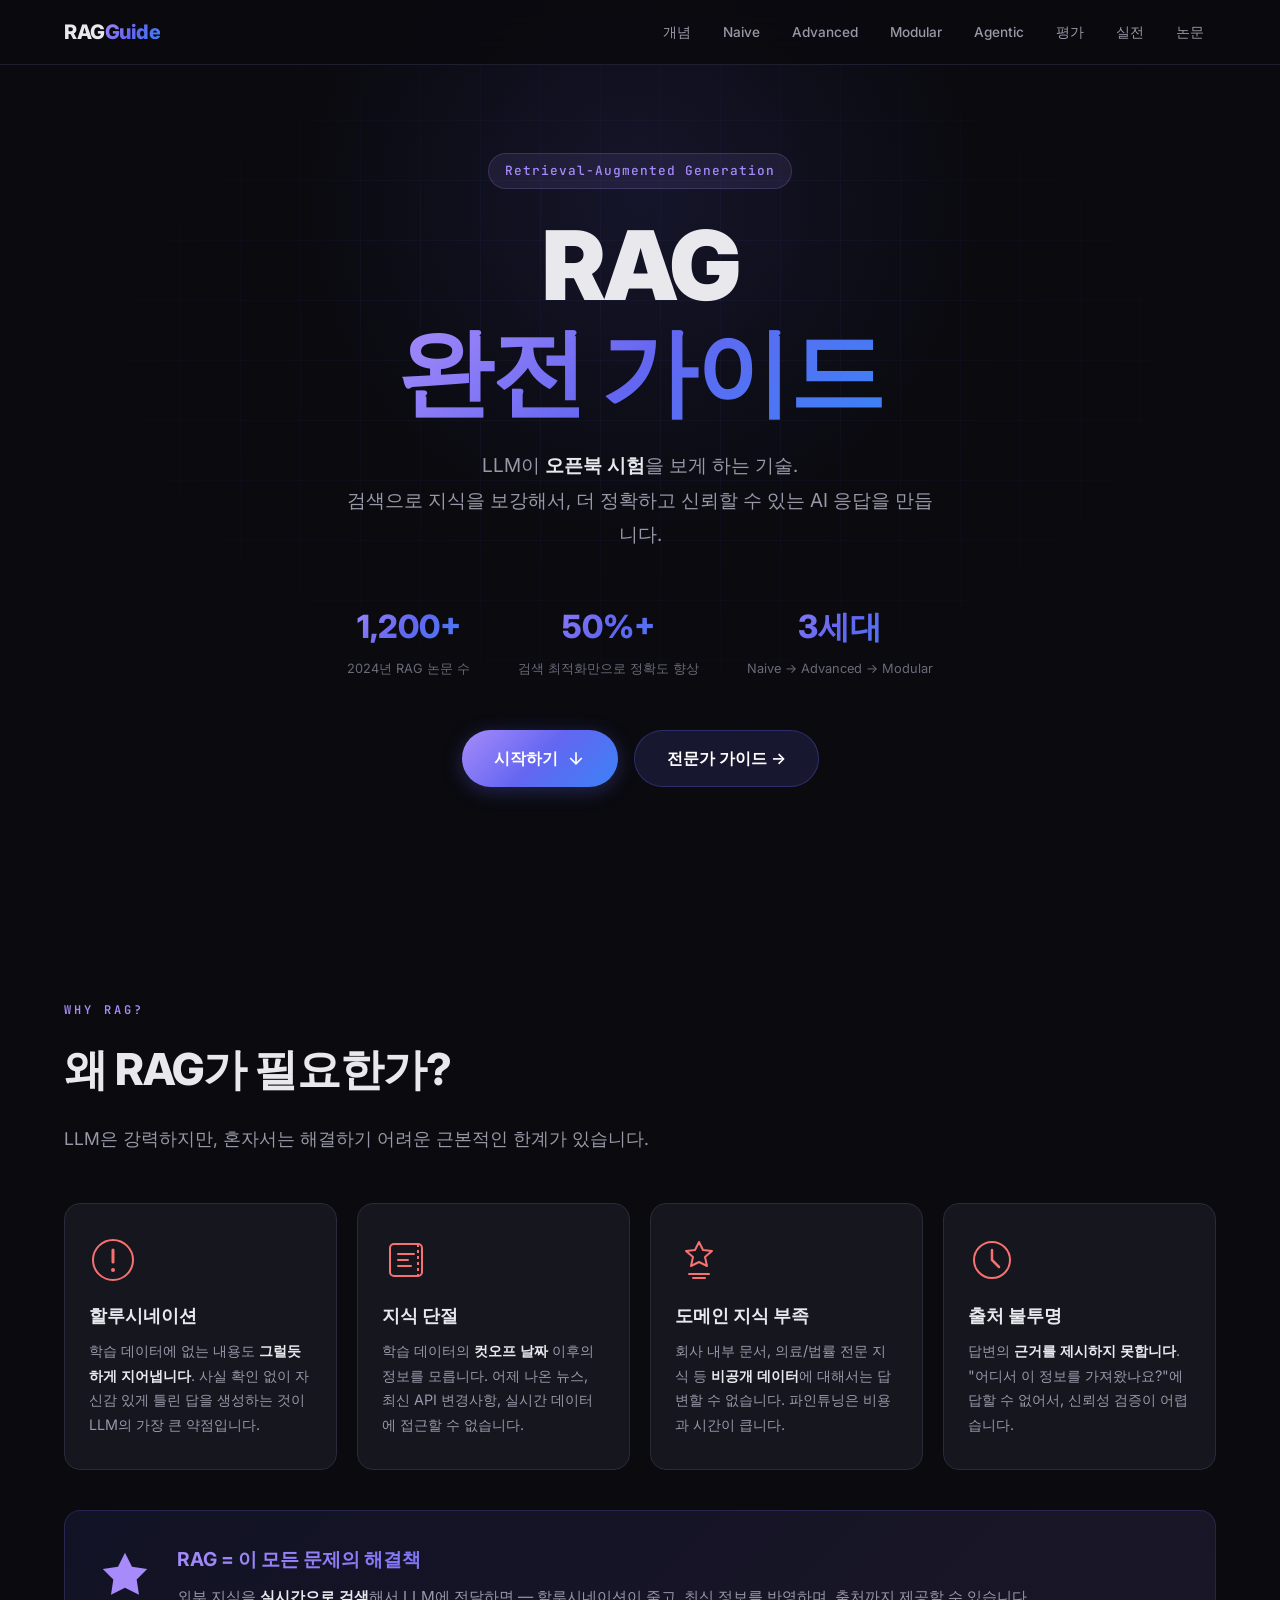
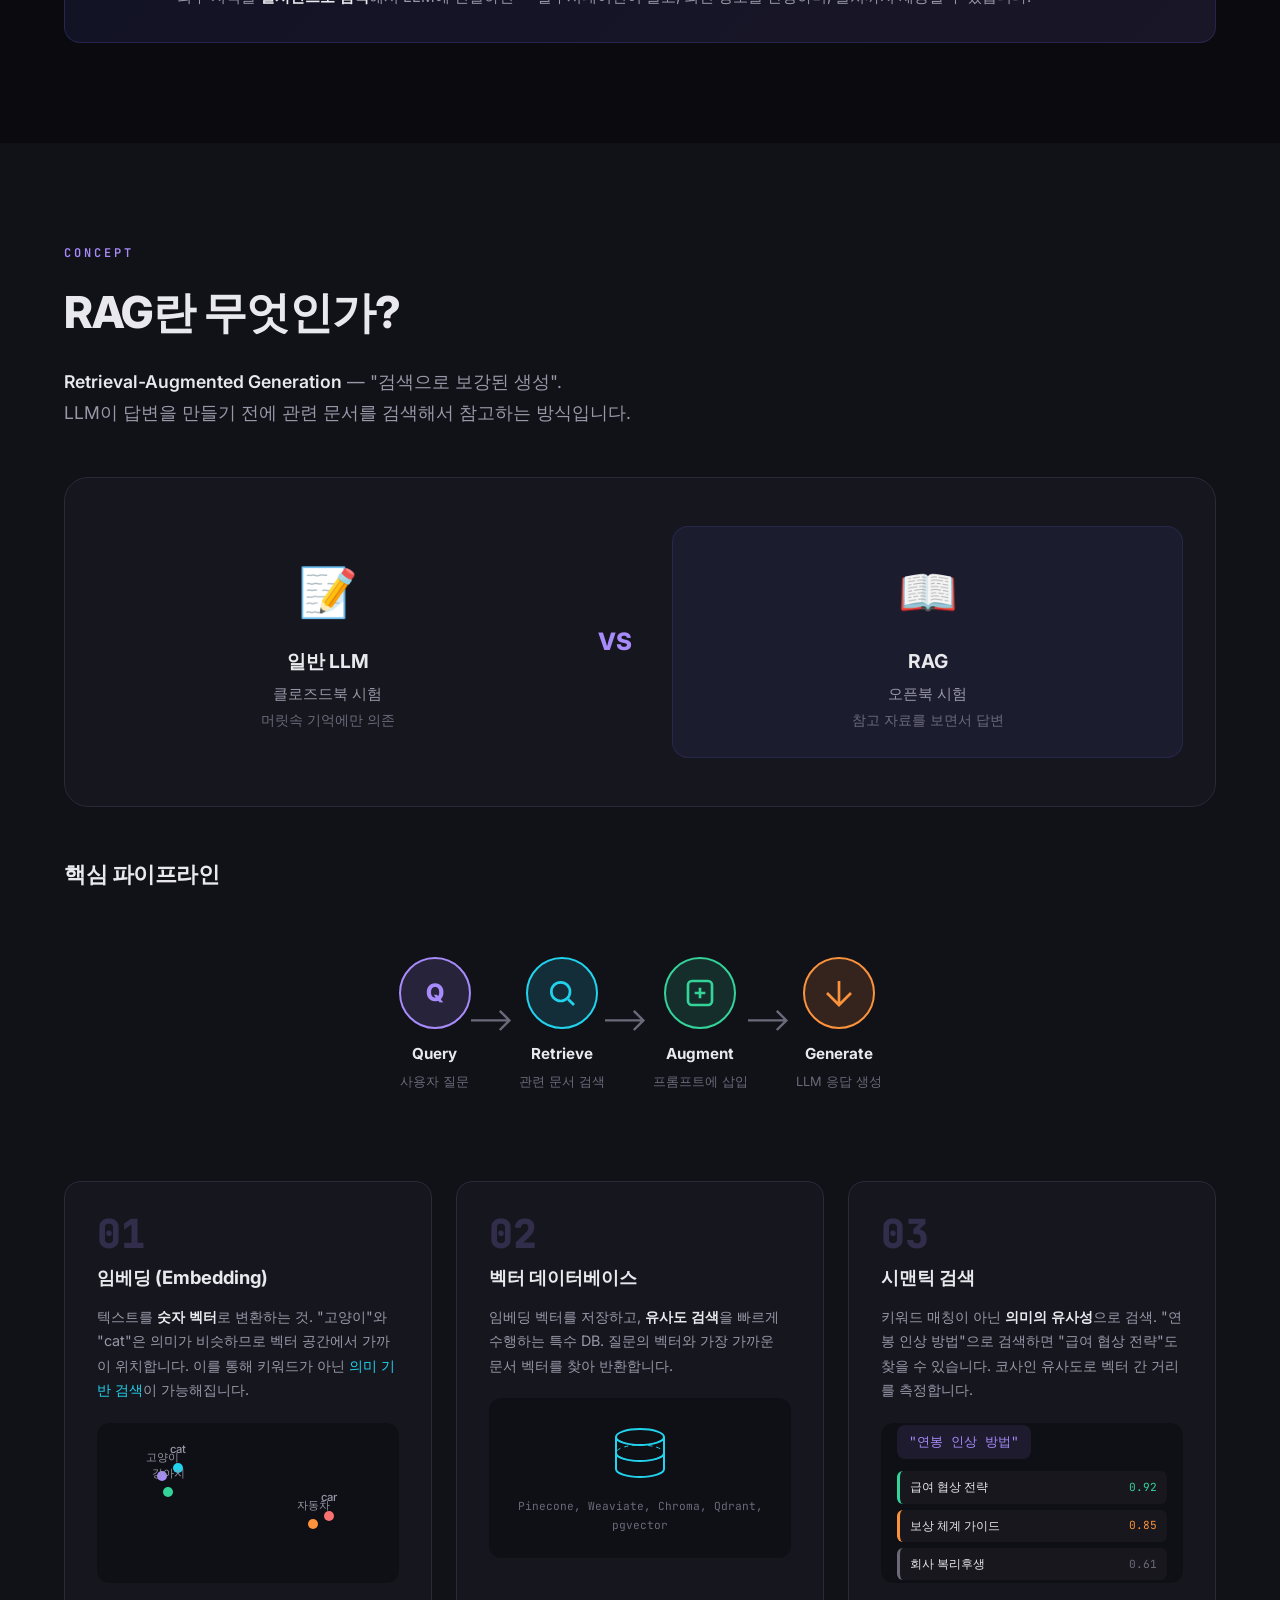
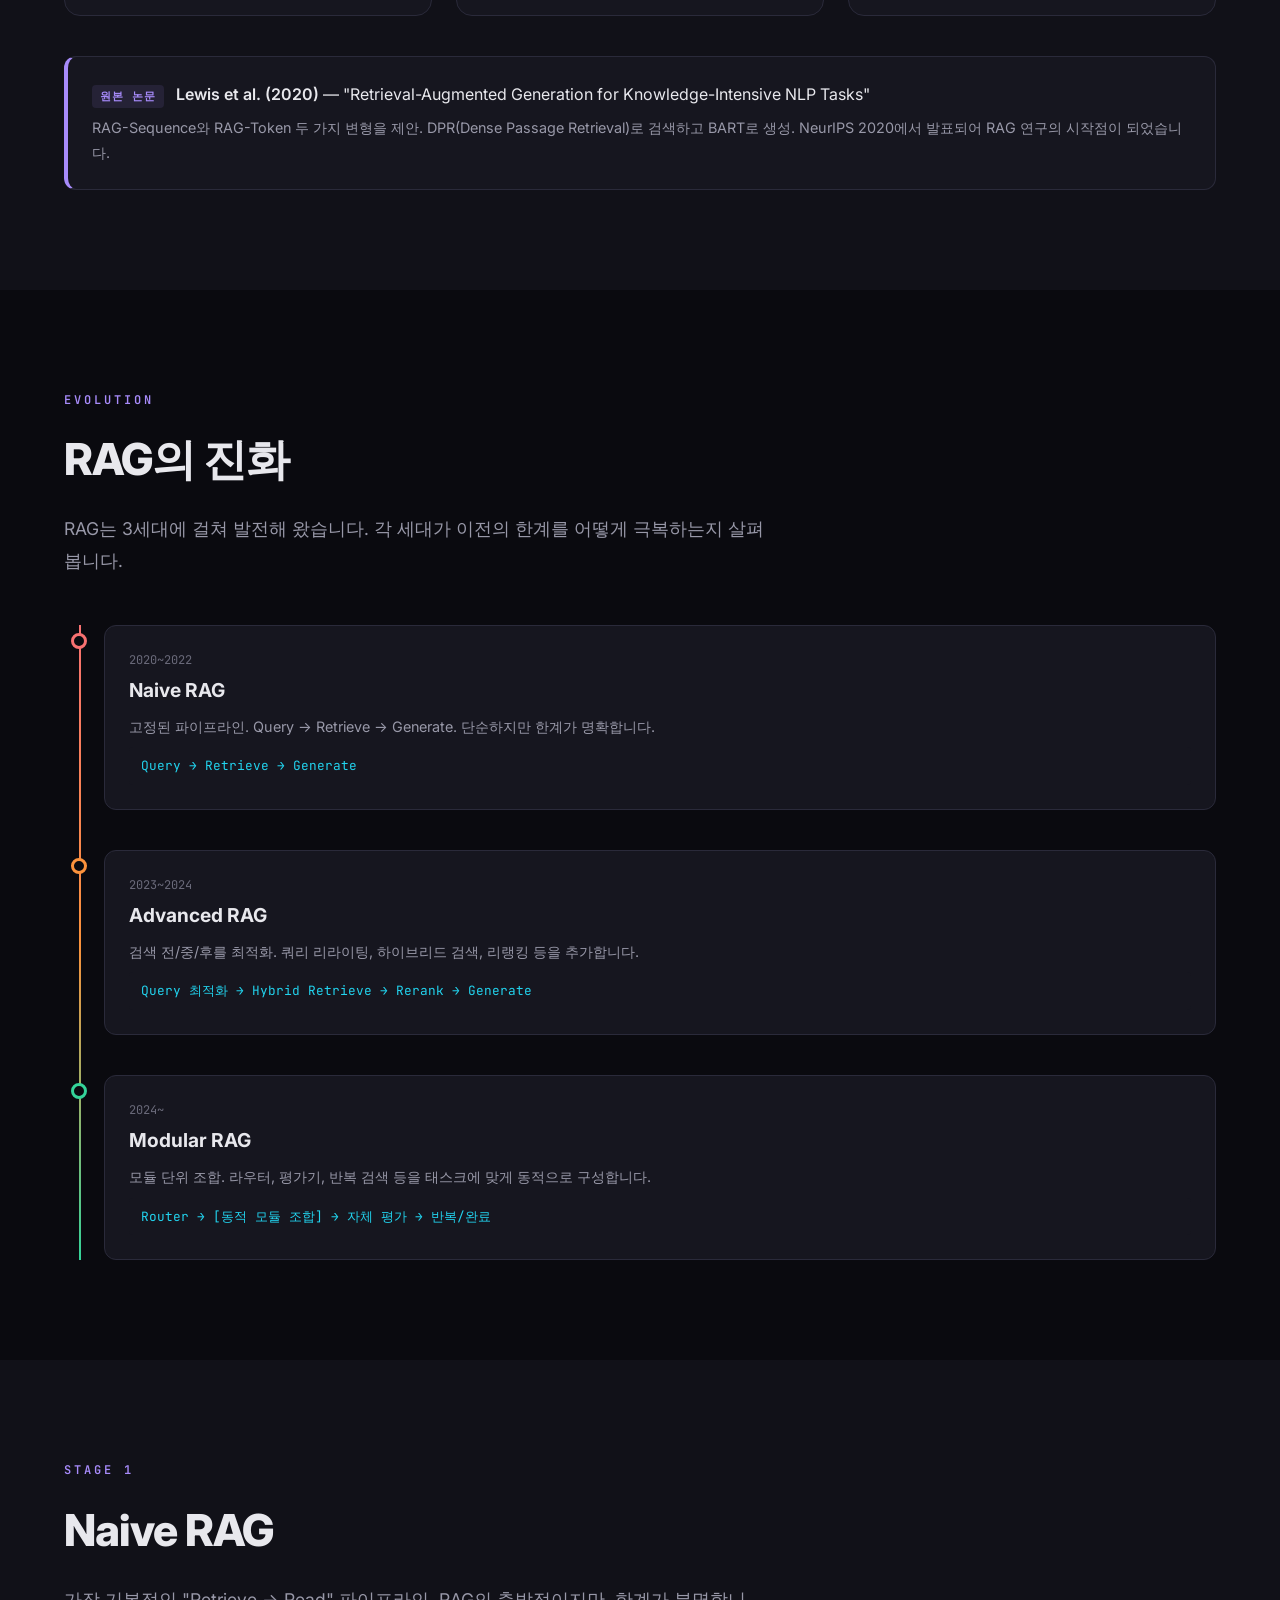
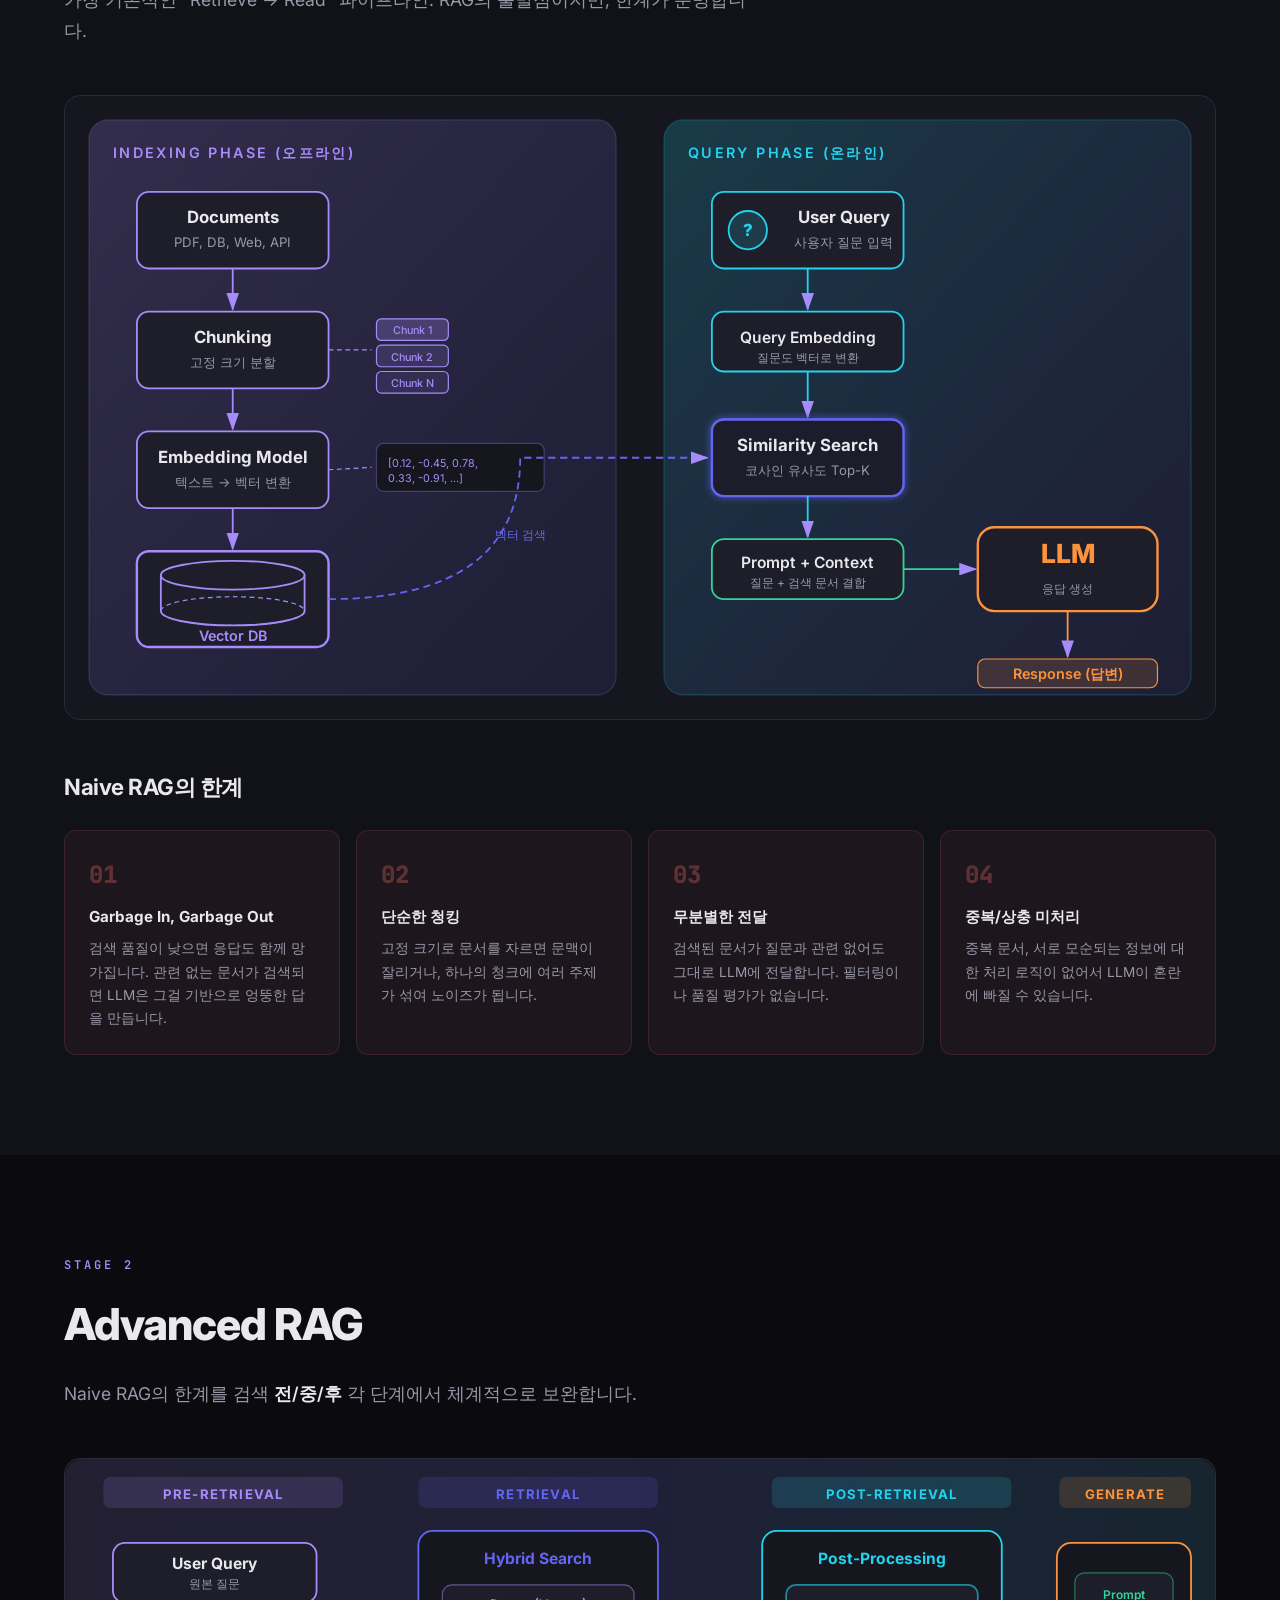
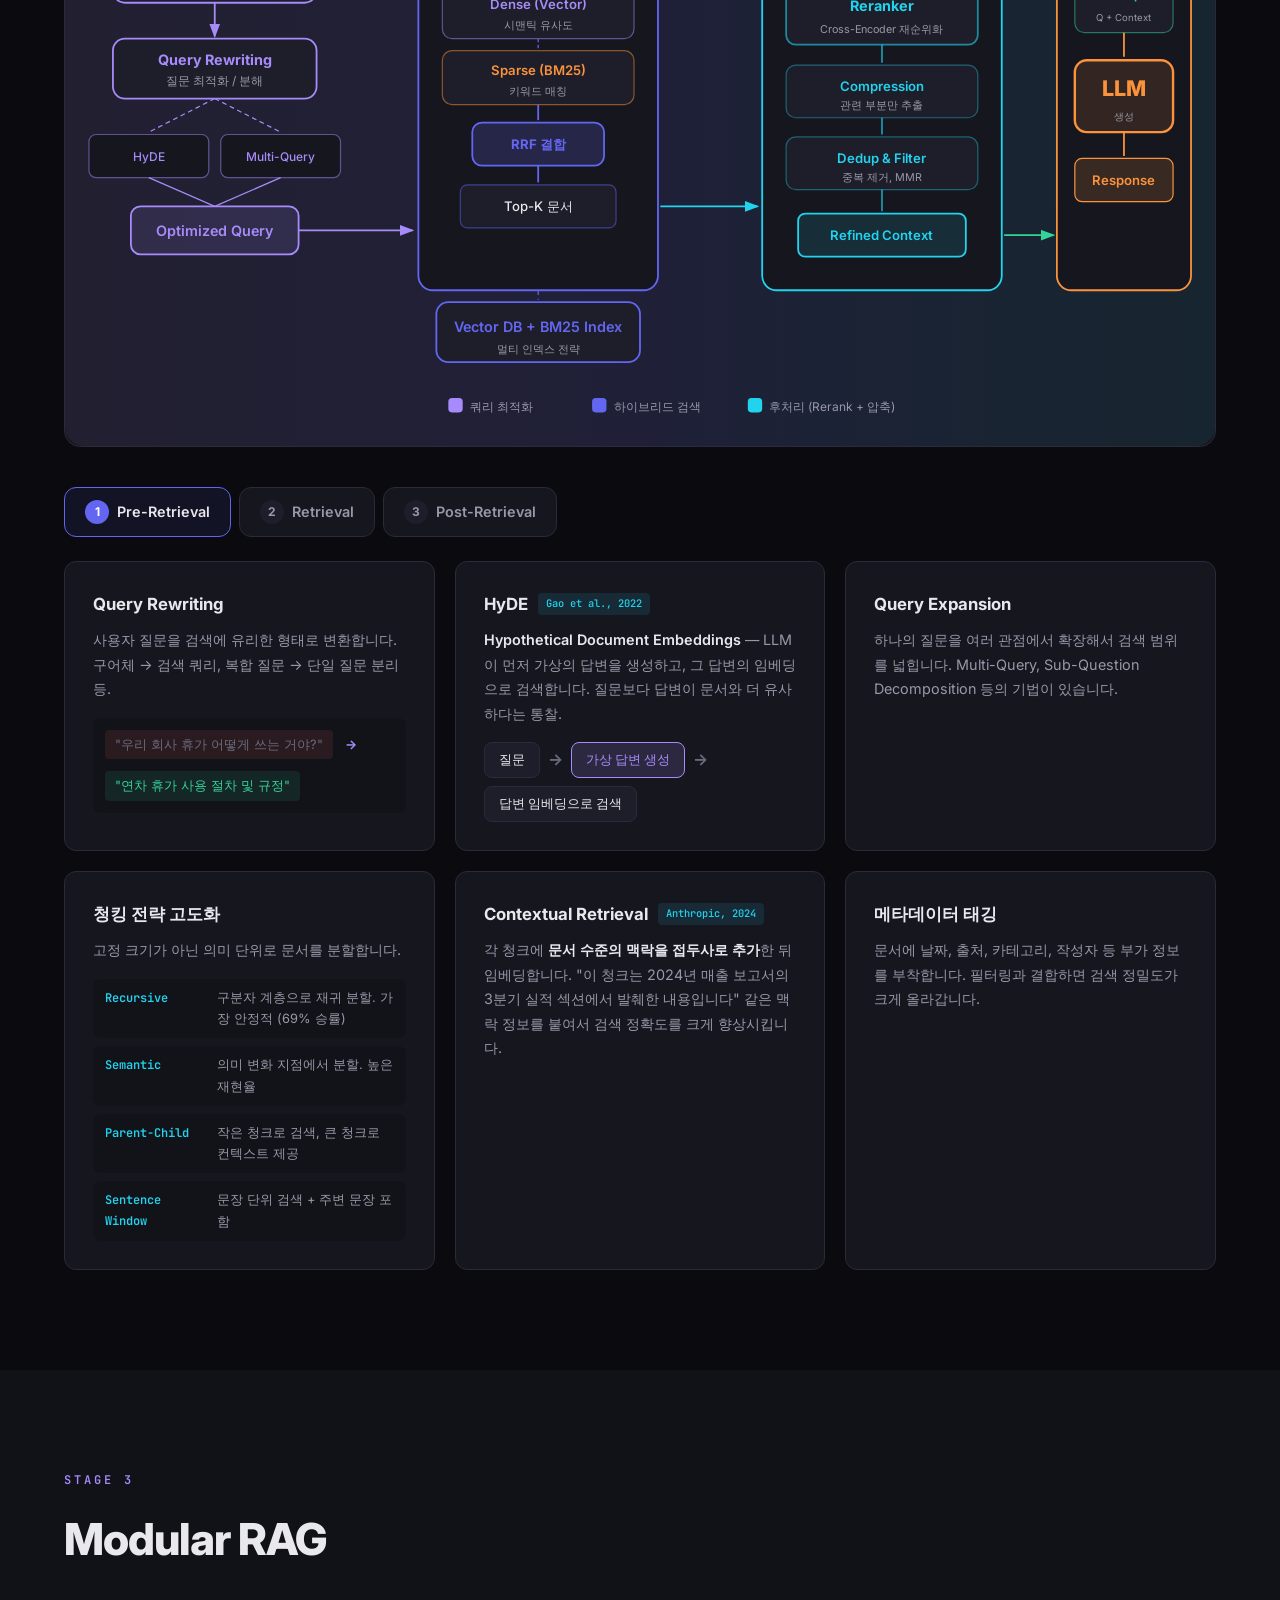
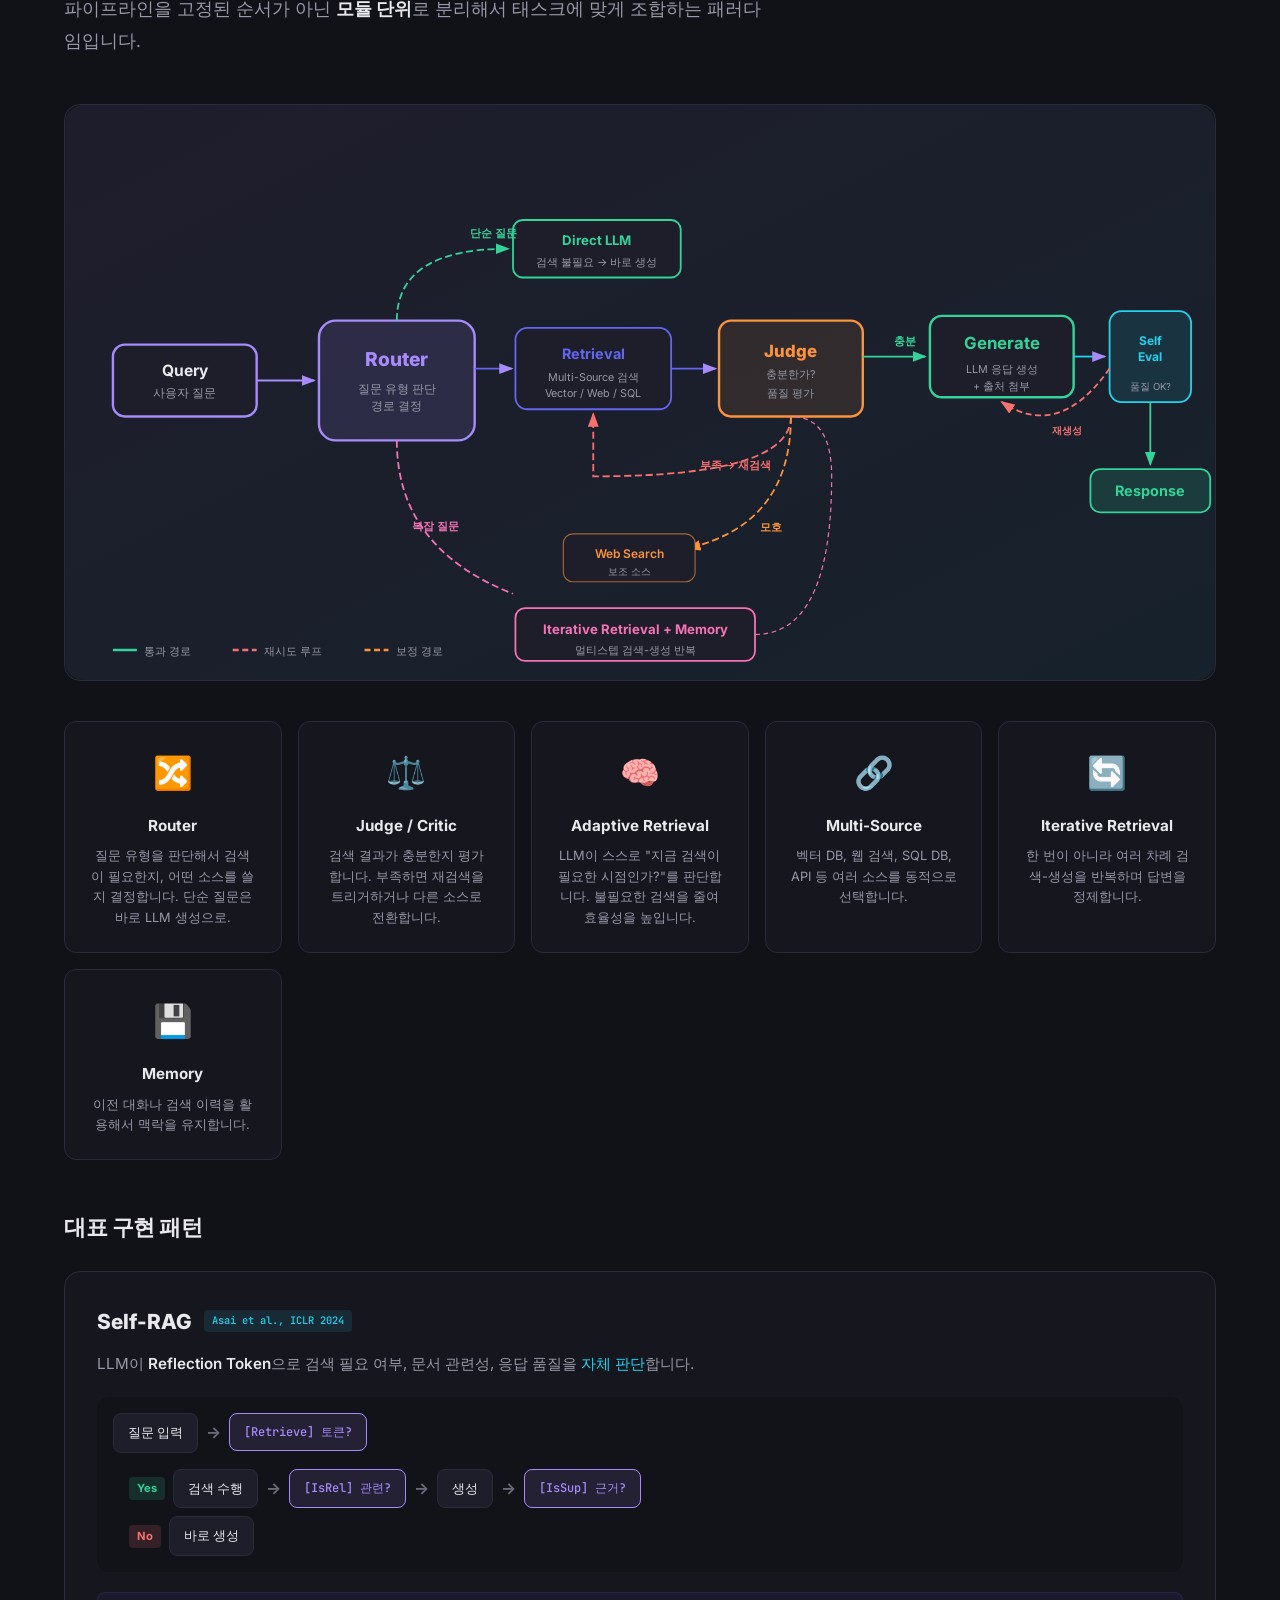
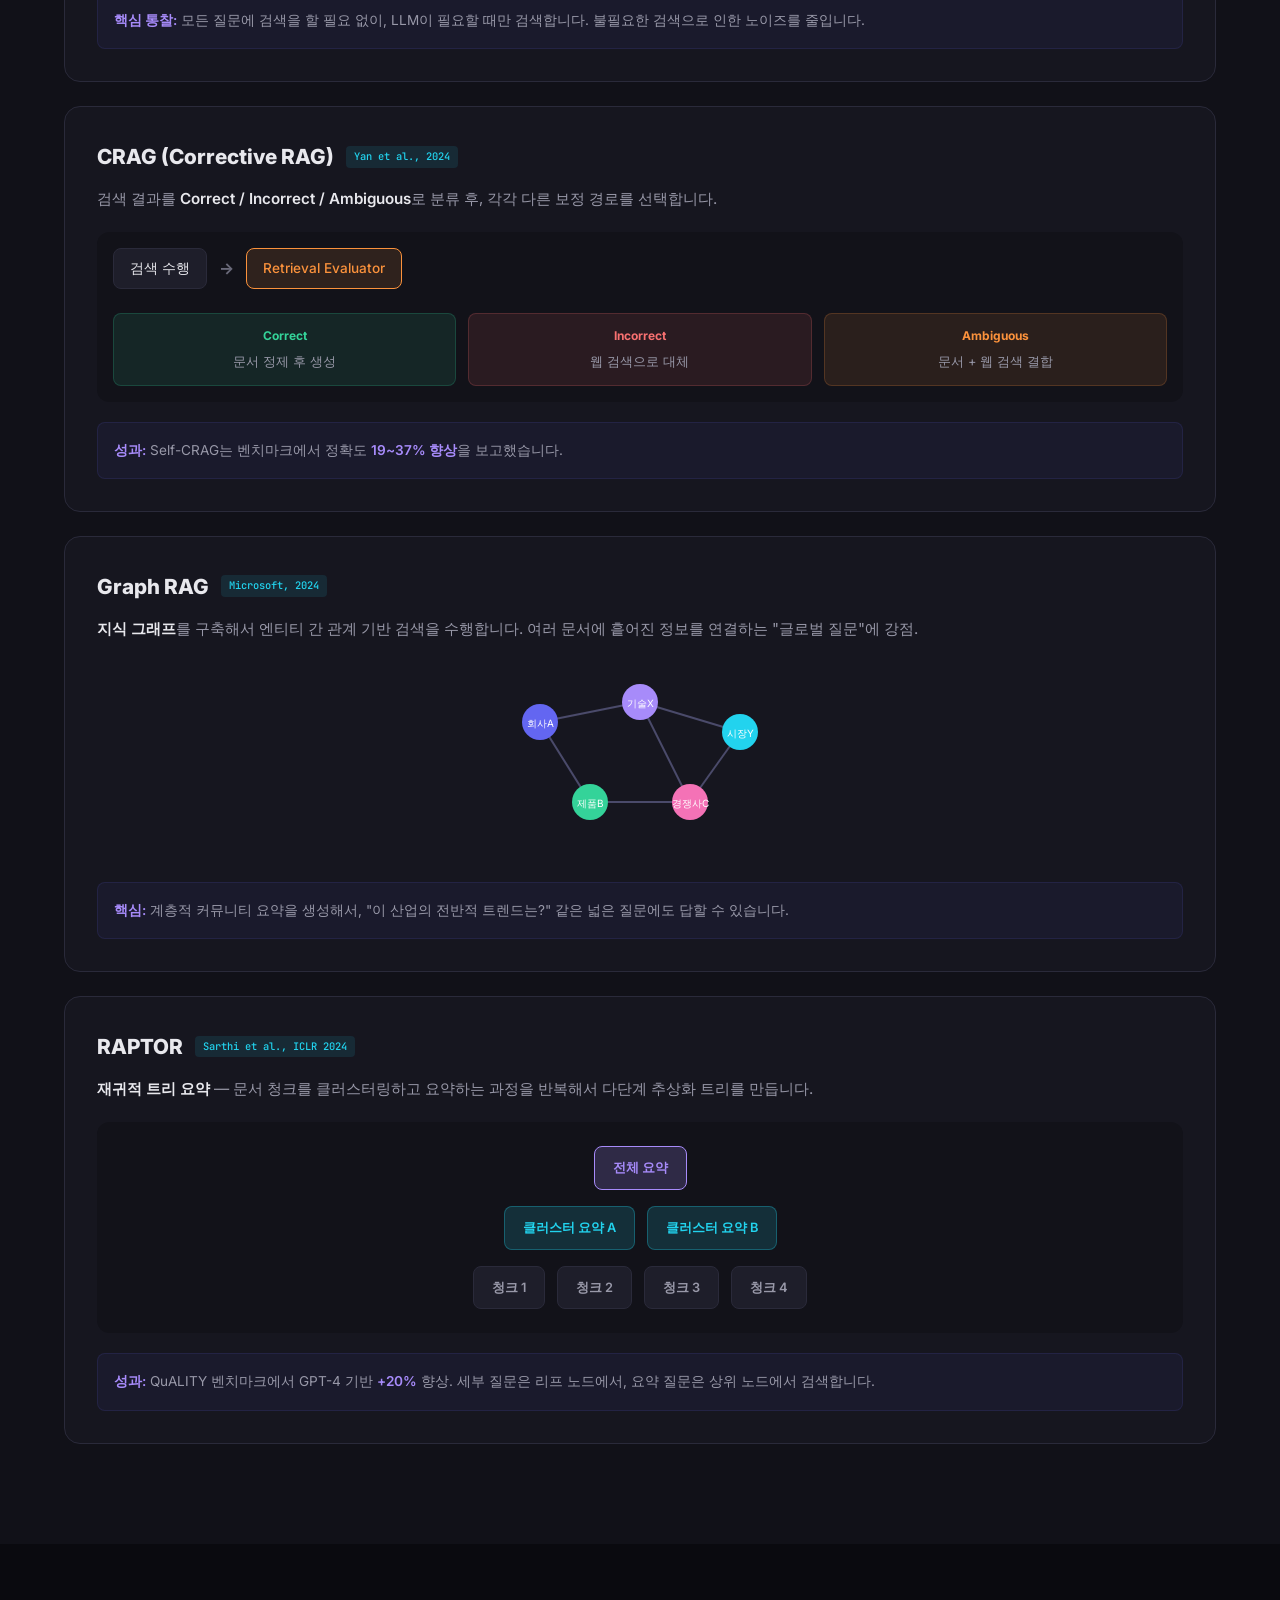
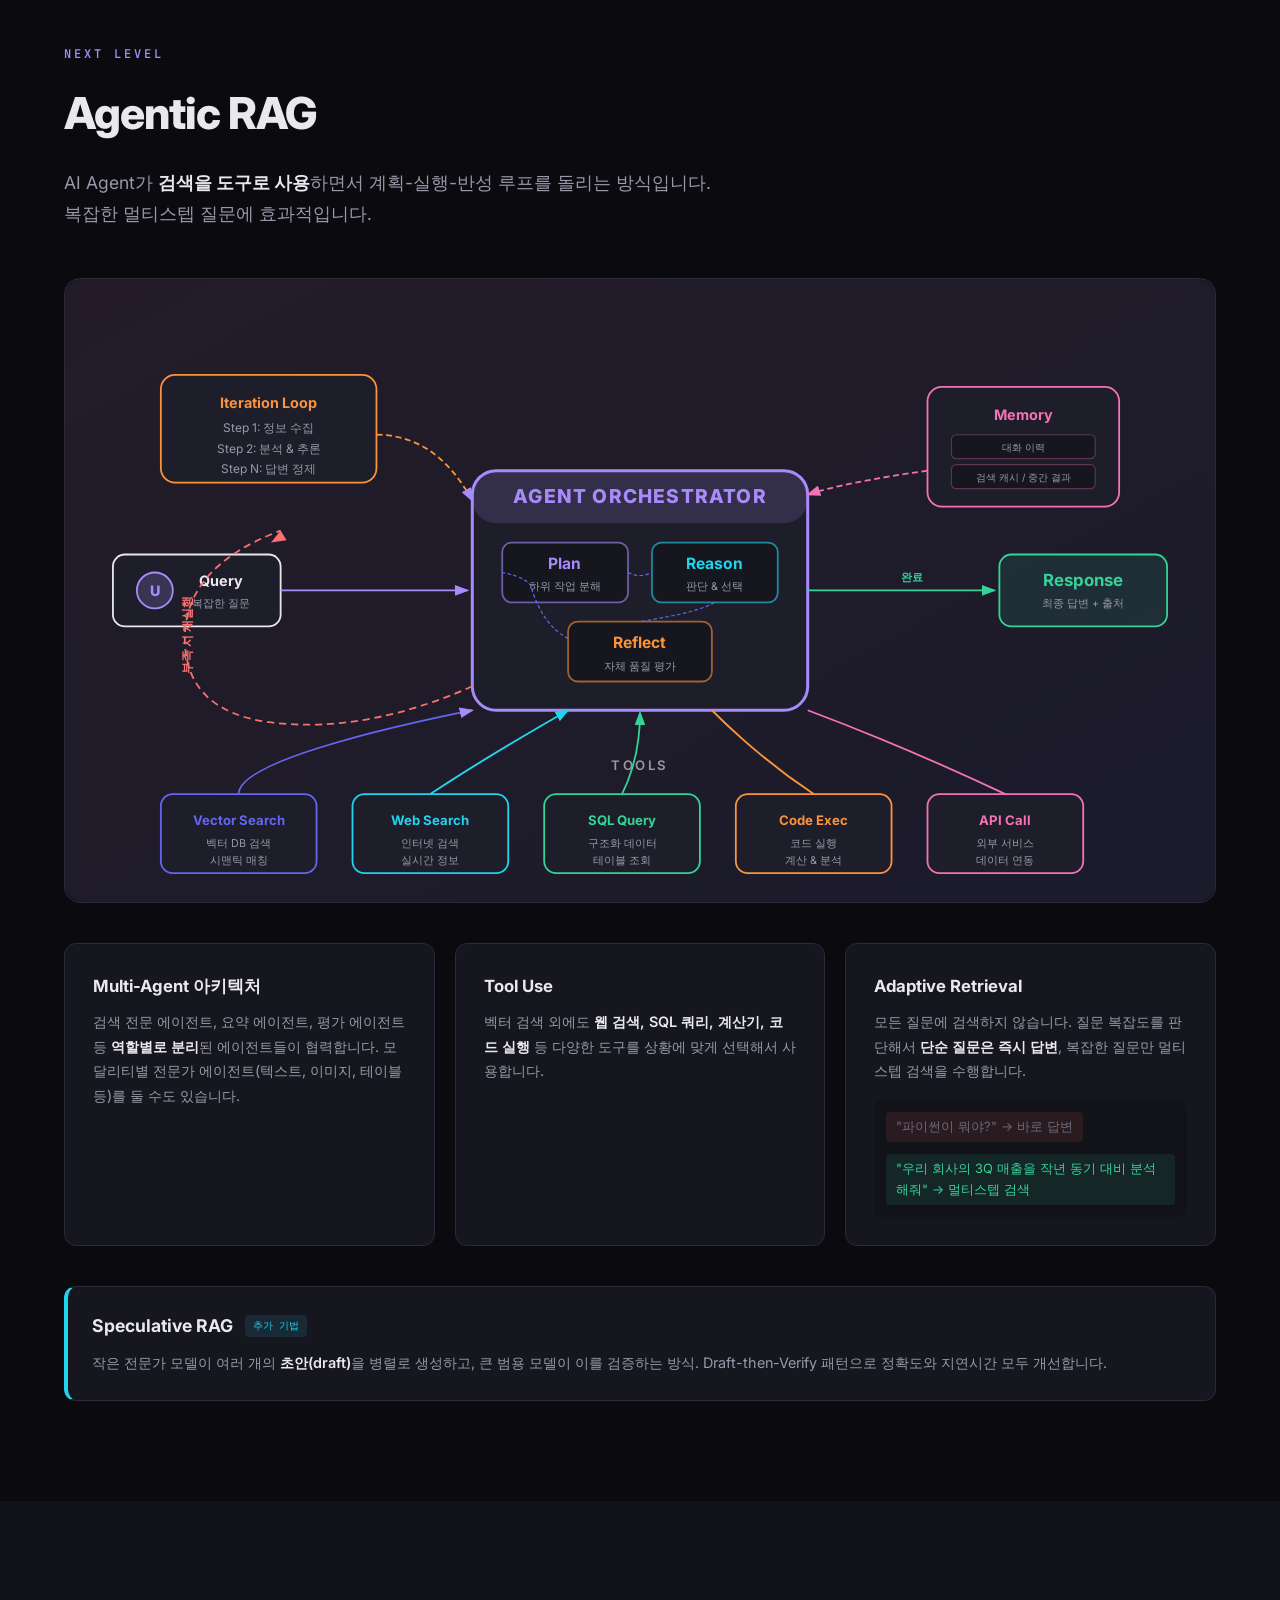
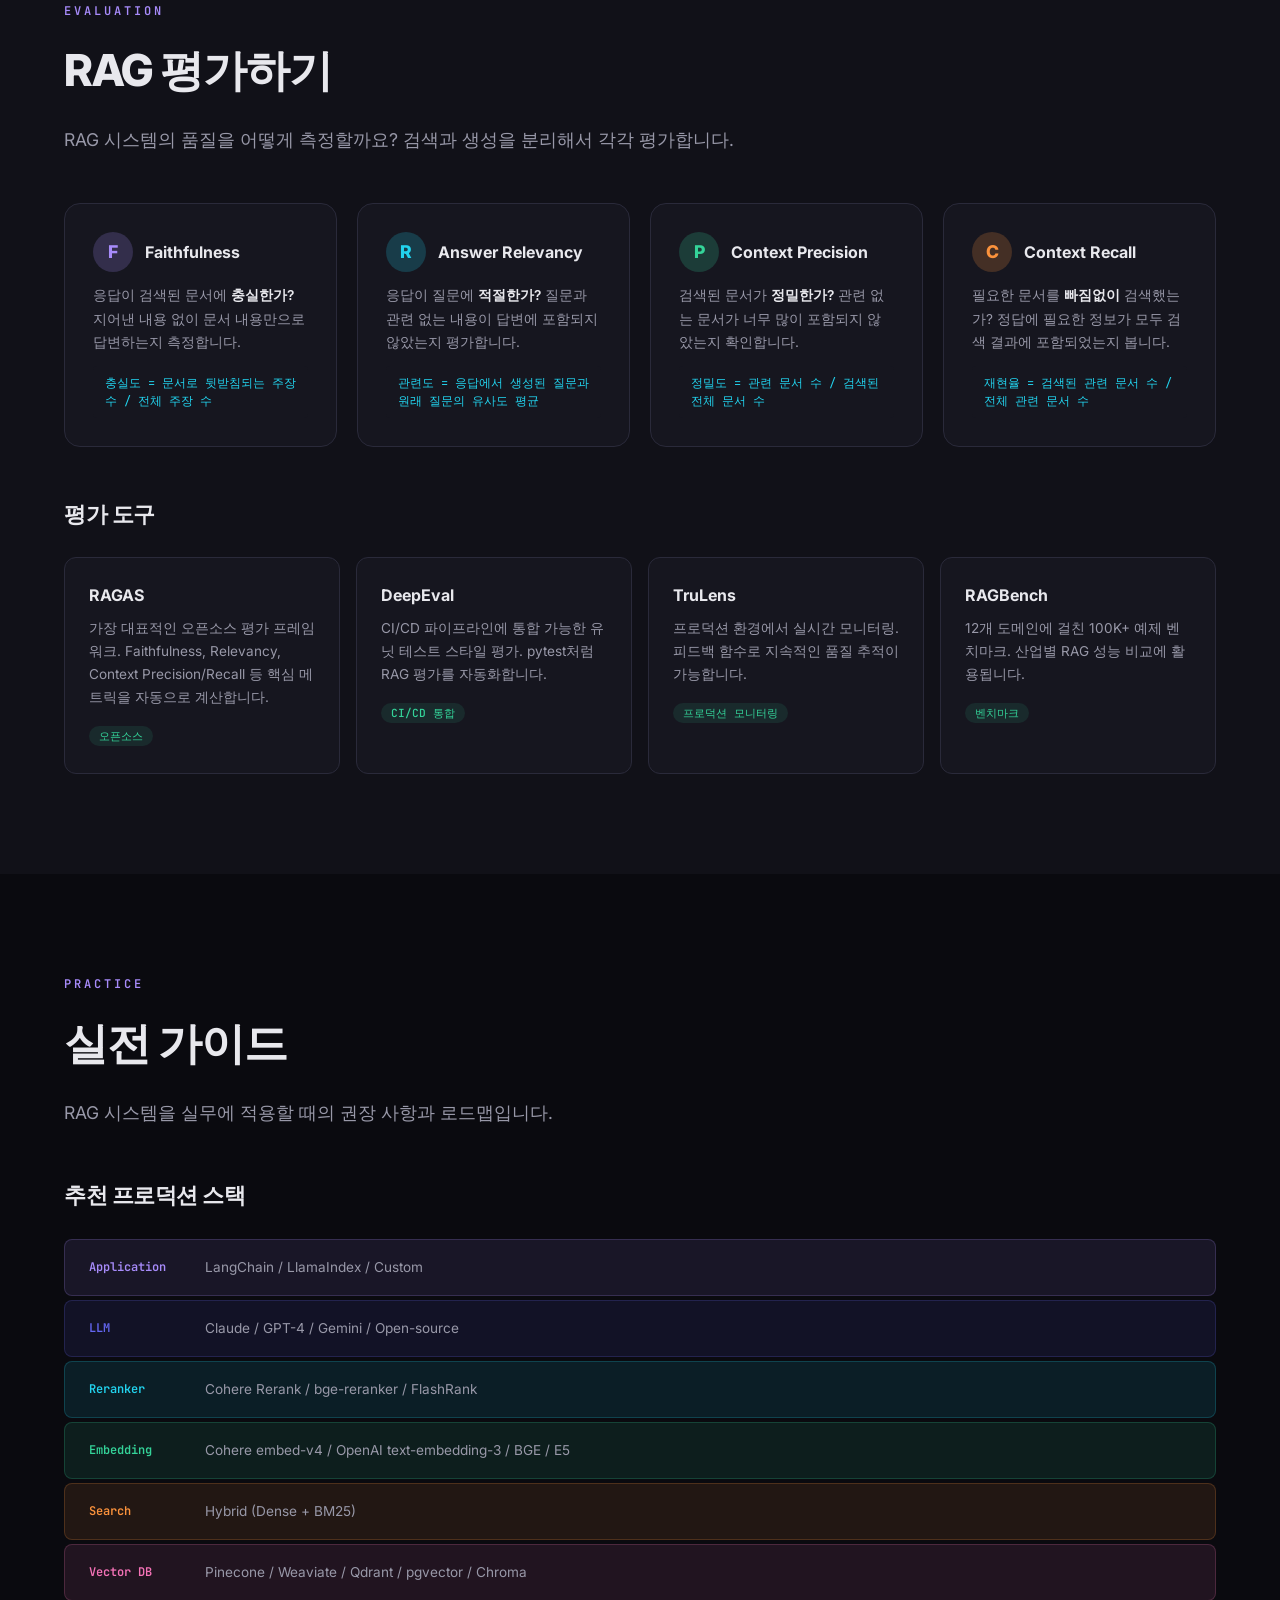
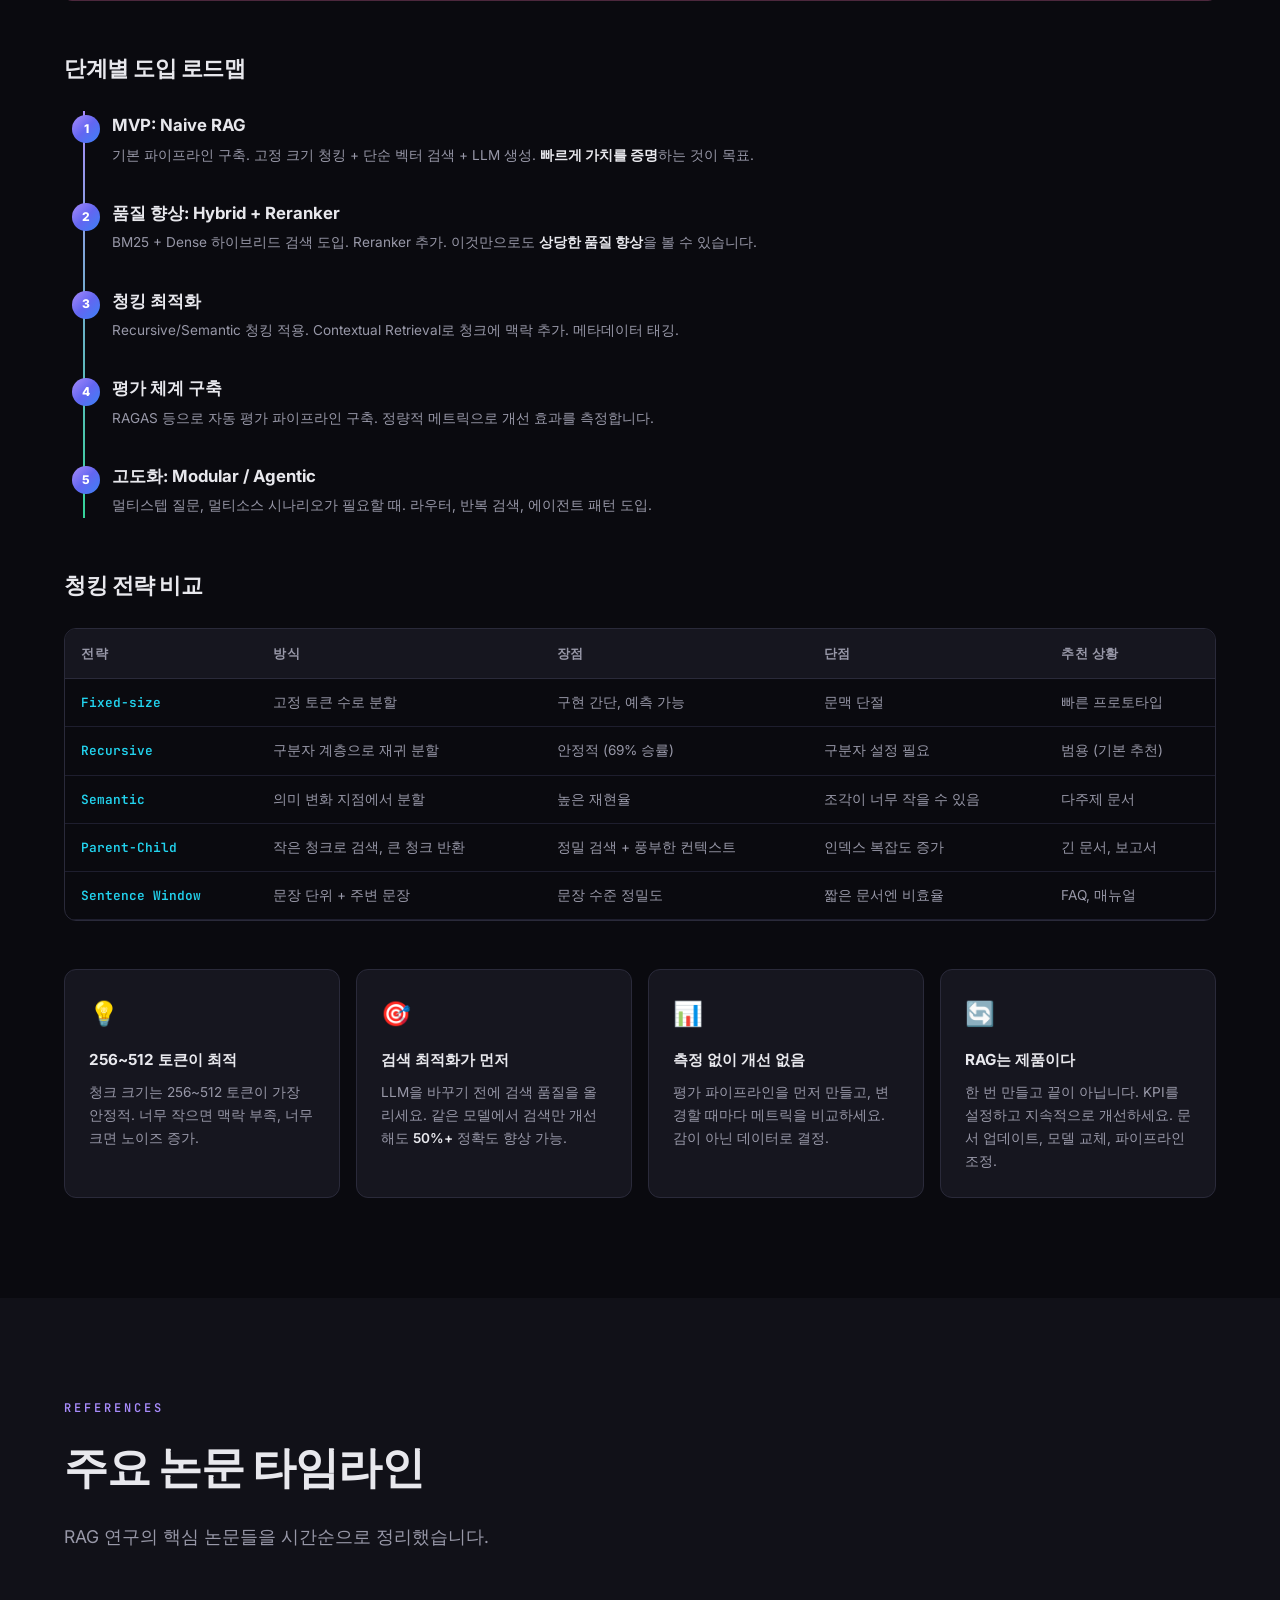
==== index.html @ 8f0ffeb6 "Add expert RAG Engineering Guide for production systems New /expert/ page with 9 sections: - Product" ====
<!DOCTYPE html>
<html lang="ko">
<head>
  <meta charset="UTF-8">
  <meta name="viewport" content="width=device-width, initial-scale=1.0">
  <title>RAG 완전 가이드 — Retrieval-Augmented Generation</title>
  <link rel="stylesheet" href="styles.css">
  <link rel="preconnect" href="https://fonts.googleapis.com">
  <link href="https://fonts.googleapis.com/css2?family=Inter:wght@400;500;600;700;800;900&family=JetBrains+Mono:wght@400;500;600&display=swap" rel="stylesheet">
</head>
<body>

<!-- ====== NAV ====== -->
<nav class="nav" id="nav">
  <div class="nav-inner">
    <a href="#hero" class="nav-logo">RAG<span class="accent">Guide</span></a>
    <button class="nav-toggle" id="navToggle" aria-label="메뉴 열기">
      <span></span><span></span><span></span>
    </button>
    <ul class="nav-links" id="navLinks">
      <li><a href="#what-is-rag">개념</a></li>
      <li><a href="#naive-rag">Naive</a></li>
      <li><a href="#advanced-rag">Advanced</a></li>
      <li><a href="#modular-rag">Modular</a></li>
      <li><a href="#agentic-rag">Agentic</a></li>
      <li><a href="#evaluation">평가</a></li>
      <li><a href="#best-practices">실전</a></li>
      <li><a href="#papers">논문</a></li>
    </ul>
  </div>
</nav>

<!-- ====== HERO ====== -->
<header class="hero" id="hero">
  <div class="hero-bg-grid"></div>
  <div class="container hero-content">
    <div class="hero-badge">Retrieval-Augmented Generation</div>
    <h1 class="hero-title">
      RAG<br><span class="gradient-text">완전 가이드</span>
    </h1>
    <p class="hero-subtitle">
      LLM이 <strong>오픈북 시험</strong>을 보게 하는 기술.<br>
      검색으로 지식을 보강해서, 더 정확하고 신뢰할 수 있는 AI 응답을 만듭니다.
    </p>
    <div class="hero-stats">
      <div class="stat">
        <span class="stat-number">1,200+</span>
        <span class="stat-label">2024년 RAG 논문 수</span>
      </div>
      <div class="stat">
        <span class="stat-number">50%+</span>
        <span class="stat-label">검색 최적화만으로 정확도 향상</span>
      </div>
      <div class="stat">
        <span class="stat-number">3세대</span>
        <span class="stat-label">Naive → Advanced → Modular</span>
      </div>
    </div>
    <div style="display:flex;gap:16px;flex-wrap:wrap;justify-content:center;">
      <a href="#what-is-rag" class="hero-cta">
        <span>시작하기</span>
        <svg width="20" height="20" viewBox="0 0 24 24" fill="none" stroke="currentColor" stroke-width="2"><path d="M12 5v14M5 12l7 7 7-7"/></svg>
      </a>
      <a href="expert/" class="hero-cta" style="background:rgba(99,102,241,0.15);border:1px solid rgba(99,102,241,0.3);box-shadow:none;">
        <span>전문가 가이드 →</span>
      </a>
    </div>
  </div>
</header>

<!-- ====== WHY RAG ====== -->
<section class="section" id="why-rag">
  <div class="container">
    <div class="section-label">WHY RAG?</div>
    <h2 class="section-title">왜 RAG가 필요한가?</h2>
    <p class="section-desc">LLM은 강력하지만, 혼자서는 해결하기 어려운 근본적인 한계가 있습니다.</p>

    <div class="problem-cards">
      <div class="problem-card reveal">
        <div class="problem-icon">
          <svg viewBox="0 0 48 48" fill="none"><circle cx="24" cy="24" r="20" stroke="currentColor" stroke-width="2"/><path d="M24 14v12" stroke="currentColor" stroke-width="3" stroke-linecap="round"/><circle cx="24" cy="34" r="2" fill="currentColor"/></svg>
        </div>
        <h3>할루시네이션</h3>
        <p>학습 데이터에 없는 내용도 <strong>그럴듯하게 지어냅니다</strong>. 사실 확인 없이 자신감 있게 틀린 답을 생성하는 것이 LLM의 가장 큰 약점입니다.</p>
      </div>
      <div class="problem-card reveal">
        <div class="problem-icon">
          <svg viewBox="0 0 48 48" fill="none"><rect x="8" y="8" width="32" height="32" rx="4" stroke="currentColor" stroke-width="2"/><path d="M16 18h16M16 24h10M16 30h13" stroke="currentColor" stroke-width="2" stroke-linecap="round"/><line x1="36" y1="8" x2="36" y2="40" stroke="currentColor" stroke-width="2" stroke-dasharray="3 3"/></svg>
        </div>
        <h3>지식 단절</h3>
        <p>학습 데이터의 <strong>컷오프 날짜</strong> 이후의 정보를 모릅니다. 어제 나온 뉴스, 최신 API 변경사항, 실시간 데이터에 접근할 수 없습니다.</p>
      </div>
      <div class="problem-card reveal">
        <div class="problem-icon">
          <svg viewBox="0 0 48 48" fill="none"><path d="M24 6l4 8 9 1-7 6 2 9-8-4-8 4 2-9-7-6 9-1z" stroke="currentColor" stroke-width="2" stroke-linejoin="round"/><path d="M14 38h20" stroke="currentColor" stroke-width="2" stroke-linecap="round"/><path d="M18 42h12" stroke="currentColor" stroke-width="2" stroke-linecap="round"/></svg>
        </div>
        <h3>도메인 지식 부족</h3>
        <p>회사 내부 문서, 의료/법률 전문 지식 등 <strong>비공개 데이터</strong>에 대해서는 답변할 수 없습니다. 파인튜닝은 비용과 시간이 큽니다.</p>
      </div>
      <div class="problem-card reveal">
        <div class="problem-icon">
          <svg viewBox="0 0 48 48" fill="none"><circle cx="24" cy="24" r="18" stroke="currentColor" stroke-width="2"/><path d="M24 14v10l7 7" stroke="currentColor" stroke-width="2.5" stroke-linecap="round"/></svg>
        </div>
        <h3>출처 불투명</h3>
        <p>답변의 <strong>근거를 제시하지 못합니다</strong>. "어디서 이 정보를 가져왔나요?"에 답할 수 없어서, 신뢰성 검증이 어렵습니다.</p>
      </div>
    </div>

    <div class="solution-banner reveal">
      <div class="solution-icon">
        <svg viewBox="0 0 48 48" fill="none"><path d="M24 4l6 12 13 2-9 9 2 13-12-6-12 6 2-13-9-9 13-2z" fill="url(#starGrad)"/><defs><linearGradient id="starGrad" x1="4" y1="4" x2="44" y2="44"><stop offset="0%" stop-color="#a78bfa"/><stop offset="100%" stop-color="#6366f1"/></linearGradient></defs></svg>
      </div>
      <div class="solution-text">
        <h3>RAG = 이 모든 문제의 해결책</h3>
        <p>외부 지식을 <strong>실시간으로 검색</strong>해서 LLM에 전달하면 — 할루시네이션이 줄고, 최신 정보를 반영하며, 출처까지 제공할 수 있습니다.</p>
      </div>
    </div>
  </div>
</section>

<!-- ====== WHAT IS RAG ====== -->
<section class="section section-dark" id="what-is-rag">
  <div class="container">
    <div class="section-label">CONCEPT</div>
    <h2 class="section-title">RAG란 무엇인가?</h2>
    <p class="section-desc">
      <strong>Retrieval-Augmented Generation</strong> — "검색으로 보강된 생성".<br>
      LLM이 답변을 만들기 전에 관련 문서를 검색해서 참고하는 방식입니다.
    </p>

    <!-- 핵심 비유 -->
    <div class="analogy-box reveal">
      <div class="analogy-left">
        <div class="analogy-emoji">📝</div>
        <h4>일반 LLM</h4>
        <p>클로즈드북 시험<br><span class="muted">머릿속 기억에만 의존</span></p>
      </div>
      <div class="analogy-vs">VS</div>
      <div class="analogy-right">
        <div class="analogy-emoji">📖</div>
        <h4>RAG</h4>
        <p>오픈북 시험<br><span class="muted">참고 자료를 보면서 답변</span></p>
      </div>
    </div>

    <!-- 핵심 파이프라인 다이어그램 -->
    <div class="pipeline-section reveal">
      <h3 class="subsection-title">핵심 파이프라인</h3>
      <div class="pipeline">
        <div class="pipeline-step">
          <div class="step-icon query-icon">Q</div>
          <div class="step-label">Query</div>
          <div class="step-desc">사용자 질문</div>
        </div>
        <div class="pipeline-arrow">
          <svg viewBox="0 0 40 24"><path d="M0 12h32M24 4l8 8-8 8" stroke="currentColor" stroke-width="2" fill="none"/></svg>
        </div>
        <div class="pipeline-step">
          <div class="step-icon retrieve-icon">
            <svg viewBox="0 0 24 24" fill="none" stroke="currentColor" stroke-width="2"><circle cx="11" cy="11" r="7"/><path d="M21 21l-4.35-4.35"/></svg>
          </div>
          <div class="step-label">Retrieve</div>
          <div class="step-desc">관련 문서 검색</div>
        </div>
        <div class="pipeline-arrow">
          <svg viewBox="0 0 40 24"><path d="M0 12h32M24 4l8 8-8 8" stroke="currentColor" stroke-width="2" fill="none"/></svg>
        </div>
        <div class="pipeline-step">
          <div class="step-icon augment-icon">
            <svg viewBox="0 0 24 24" fill="none" stroke="currentColor" stroke-width="2"><rect x="3" y="3" width="18" height="18" rx="3"/><path d="M12 8v8M8 12h8"/></svg>
          </div>
          <div class="step-label">Augment</div>
          <div class="step-desc">프롬프트에 삽입</div>
        </div>
        <div class="pipeline-arrow">
          <svg viewBox="0 0 40 24"><path d="M0 12h32M24 4l8 8-8 8" stroke="currentColor" stroke-width="2" fill="none"/></svg>
        </div>
        <div class="pipeline-step">
          <div class="step-icon generate-icon">
            <svg viewBox="0 0 24 24" fill="none" stroke="currentColor" stroke-width="2"><path d="M12 3v18M3 12l9 9 9-9"/></svg>
          </div>
          <div class="step-label">Generate</div>
          <div class="step-desc">LLM 응답 생성</div>
        </div>
      </div>
    </div>

    <!-- 핵심 개념 3개 -->
    <div class="concept-grid reveal">
      <div class="concept-card">
        <div class="concept-number">01</div>
        <h4>임베딩 (Embedding)</h4>
        <p>텍스트를 <strong>숫자 벡터</strong>로 변환하는 것. "고양이"와 "cat"은 의미가 비슷하므로 벡터 공간에서 가까이 위치합니다. 이를 통해 키워드가 아닌 <em>의미 기반 검색</em>이 가능해집니다.</p>
        <div class="concept-visual embedding-visual">
          <div class="vector-point" style="--x:20%;--y:30%;" data-label="고양이">
            <span>고양이</span>
          </div>
          <div class="vector-point" style="--x:25%;--y:25%;" data-label="cat">
            <span>cat</span>
          </div>
          <div class="vector-point" style="--x:70%;--y:60%;" data-label="자동차">
            <span>자동차</span>
          </div>
          <div class="vector-point" style="--x:75%;--y:55%;" data-label="car">
            <span>car</span>
          </div>
          <div class="vector-point" style="--x:22%;--y:40%;" data-label="강아지">
            <span>강아지</span>
          </div>
        </div>
      </div>
      <div class="concept-card">
        <div class="concept-number">02</div>
        <h4>벡터 데이터베이스</h4>
        <p>임베딩 벡터를 저장하고, <strong>유사도 검색</strong>을 빠르게 수행하는 특수 DB. 질문의 벡터와 가장 가까운 문서 벡터를 찾아 반환합니다.</p>
        <div class="concept-visual db-visual">
          <div class="db-icon-large">
            <svg viewBox="0 0 64 64" fill="none">
              <ellipse cx="32" cy="16" rx="24" ry="8" stroke="currentColor" stroke-width="2"/>
              <path d="M8 16v16c0 4.4 10.7 8 24 8s24-3.6 24-8V16" stroke="currentColor" stroke-width="2"/>
              <path d="M8 32v16c0 4.4 10.7 8 24 8s24-3.6 24-8V32" stroke="currentColor" stroke-width="2"/>
              <ellipse cx="32" cy="32" rx="24" ry="8" stroke="currentColor" stroke-width="1" stroke-dasharray="4 4"/>
            </svg>
          </div>
          <div class="db-examples">Pinecone, Weaviate, Chroma, Qdrant, pgvector</div>
        </div>
      </div>
      <div class="concept-card">
        <div class="concept-number">03</div>
        <h4>시맨틱 검색</h4>
        <p>키워드 매칭이 아닌 <strong>의미의 유사성</strong>으로 검색. "연봉 인상 방법"으로 검색하면 "급여 협상 전략"도 찾을 수 있습니다. 코사인 유사도로 벡터 간 거리를 측정합니다.</p>
        <div class="concept-visual search-visual">
          <div class="search-demo">
            <div class="search-query">"연봉 인상 방법"</div>
            <div class="search-results">
              <div class="search-result match-high">급여 협상 전략 <span>0.92</span></div>
              <div class="search-result match-mid">보상 체계 가이드 <span>0.85</span></div>
              <div class="search-result match-low">회사 복리후생 <span>0.61</span></div>
            </div>
          </div>
        </div>
      </div>
    </div>

    <div class="paper-ref reveal">
      <span class="paper-tag">원본 논문</span>
      <strong>Lewis et al. (2020)</strong> — "Retrieval-Augmented Generation for Knowledge-Intensive NLP Tasks"
      <p>RAG-Sequence와 RAG-Token 두 가지 변형을 제안. DPR(Dense Passage Retrieval)로 검색하고 BART로 생성. NeurIPS 2020에서 발표되어 RAG 연구의 시작점이 되었습니다.</p>
    </div>
  </div>
</section>

<!-- ====== EVOLUTION OVERVIEW ====== -->
<section class="section" id="evolution">
  <div class="container">
    <div class="section-label">EVOLUTION</div>
    <h2 class="section-title">RAG의 진화</h2>
    <p class="section-desc">RAG는 3세대에 걸쳐 발전해 왔습니다. 각 세대가 이전의 한계를 어떻게 극복하는지 살펴봅니다.</p>

    <div class="evolution-timeline reveal">
      <div class="evo-item evo-naive">
        <div class="evo-marker"></div>
        <div class="evo-content">
          <div class="evo-year">2020~2022</div>
          <h3>Naive RAG</h3>
          <p>고정된 파이프라인. Query → Retrieve → Generate. 단순하지만 한계가 명확합니다.</p>
          <code>Query → Retrieve → Generate</code>
        </div>
      </div>
      <div class="evo-item evo-advanced">
        <div class="evo-marker"></div>
        <div class="evo-content">
          <div class="evo-year">2023~2024</div>
          <h3>Advanced RAG</h3>
          <p>검색 전/중/후를 최적화. 쿼리 리라이팅, 하이브리드 검색, 리랭킹 등을 추가합니다.</p>
          <code>Query 최적화 → Hybrid Retrieve → Rerank → Generate</code>
        </div>
      </div>
      <div class="evo-item evo-modular">
        <div class="evo-marker"></div>
        <div class="evo-content">
          <div class="evo-year">2024~</div>
          <h3>Modular RAG</h3>
          <p>모듈 단위 조합. 라우터, 평가기, 반복 검색 등을 태스크에 맞게 동적으로 구성합니다.</p>
          <code>Router → [동적 모듈 조합] → 자체 평가 → 반복/완료</code>
        </div>
      </div>
    </div>
  </div>
</section>

<!-- ====== NAIVE RAG ====== -->
<section class="section section-dark" id="naive-rag">
  <div class="container">
    <div class="section-label">STAGE 1</div>
    <h2 class="section-title">Naive RAG</h2>
    <p class="section-desc">가장 기본적인 "Retrieve → Read" 파이프라인. RAG의 출발점이지만, 한계가 분명합니다.</p>

    <!-- Naive RAG 아키텍처 다이어그램 -->
    <div class="arch-diagram reveal">
      <svg class="arch-svg" viewBox="0 0 960 520" xmlns="http://www.w3.org/2000/svg">
        <defs>
          <linearGradient id="naiveGrad1" x1="0%" y1="0%" x2="100%" y2="100%">
            <stop offset="0%" stop-color="#a78bfa" stop-opacity="0.2"/>
            <stop offset="100%" stop-color="#6366f1" stop-opacity="0.1"/>
          </linearGradient>
          <linearGradient id="naiveGrad2" x1="0%" y1="0%" x2="100%" y2="100%">
            <stop offset="0%" stop-color="#22d3ee" stop-opacity="0.2"/>
            <stop offset="100%" stop-color="#6366f1" stop-opacity="0.1"/>
          </linearGradient>
          <linearGradient id="arrowGrad" x1="0%" y1="0%" x2="100%" y2="0%">
            <stop offset="0%" stop-color="#a78bfa"/>
            <stop offset="100%" stop-color="#6366f1"/>
          </linearGradient>
          <marker id="arrowHead" markerWidth="10" markerHeight="7" refX="9" refY="3.5" orient="auto">
            <polygon points="0 0, 10 3.5, 0 7" fill="#a78bfa"/>
          </marker>
          <filter id="glow">
            <feGaussianBlur stdDeviation="3" result="blur"/>
            <feMerge><feMergeNode in="blur"/><feMergeNode in="SourceGraphic"/></feMerge>
          </filter>
        </defs>

        <!-- 배경 영역: Indexing Phase -->
        <rect x="20" y="20" width="440" height="480" rx="16" fill="url(#naiveGrad1)" stroke="#a78bfa" stroke-opacity="0.2" stroke-width="1"/>
        <text x="40" y="52" fill="#a78bfa" font-size="12" font-weight="600" font-family="monospace" letter-spacing="2">INDEXING PHASE (오프라인)</text>

        <!-- 배경 영역: Query Phase -->
        <rect x="500" y="20" width="440" height="480" rx="16" fill="url(#naiveGrad2)" stroke="#22d3ee" stroke-opacity="0.2" stroke-width="1"/>
        <text x="520" y="52" fill="#22d3ee" font-size="12" font-weight="600" font-family="monospace" letter-spacing="2">QUERY PHASE (온라인)</text>

        <!-- ===== INDEXING: Documents ===== -->
        <rect x="60" y="80" width="160" height="64" rx="10" fill="#1e1e2a" stroke="#a78bfa" stroke-width="1.5"/>
        <text x="140" y="106" text-anchor="middle" fill="#e8e8ed" font-size="14" font-weight="700">Documents</text>
        <text x="140" y="126" text-anchor="middle" fill="#9898a8" font-size="11">PDF, DB, Web, API</text>

        <!-- Arrow: Documents → Chunking -->
        <line x1="140" y1="144" x2="140" y2="178" stroke="#a78bfa" stroke-width="1.5" marker-end="url(#arrowHead)"/>

        <!-- INDEXING: Chunking -->
        <rect x="60" y="180" width="160" height="64" rx="10" fill="#1e1e2a" stroke="#a78bfa" stroke-width="1.5"/>
        <text x="140" y="206" text-anchor="middle" fill="#e8e8ed" font-size="14" font-weight="700">Chunking</text>
        <text x="140" y="226" text-anchor="middle" fill="#9898a8" font-size="11">고정 크기 분할</text>

        <!-- Chunk 시각화 -->
        <rect x="260" y="186" width="60" height="18" rx="4" fill="#a78bfa" fill-opacity="0.25" stroke="#a78bfa" stroke-width="1"/>
        <text x="290" y="199" text-anchor="middle" fill="#a78bfa" font-size="9" font-weight="500">Chunk 1</text>
        <rect x="260" y="208" width="60" height="18" rx="4" fill="#a78bfa" fill-opacity="0.15" stroke="#a78bfa" stroke-width="1"/>
        <text x="290" y="221" text-anchor="middle" fill="#a78bfa" font-size="9" font-weight="500">Chunk 2</text>
        <rect x="260" y="230" width="60" height="18" rx="4" fill="#a78bfa" fill-opacity="0.1" stroke="#a78bfa" stroke-width="1"/>
        <text x="290" y="243" text-anchor="middle" fill="#a78bfa" font-size="9" font-weight="500">Chunk N</text>
        <line x1="220" y1="212" x2="256" y2="212" stroke="#a78bfa" stroke-width="1" stroke-dasharray="4 3"/>

        <!-- Arrow: Chunking → Embedding -->
        <line x1="140" y1="244" x2="140" y2="278" stroke="#a78bfa" stroke-width="1.5" marker-end="url(#arrowHead)"/>

        <!-- INDEXING: Embedding Model -->
        <rect x="60" y="280" width="160" height="64" rx="10" fill="#1e1e2a" stroke="#a78bfa" stroke-width="1.5"/>
        <text x="140" y="306" text-anchor="middle" fill="#e8e8ed" font-size="14" font-weight="700">Embedding Model</text>
        <text x="140" y="326" text-anchor="middle" fill="#9898a8" font-size="11">텍스트 → 벡터 변환</text>

        <!-- 벡터 시각화 -->
        <rect x="260" y="290" width="140" height="40" rx="6" fill="#16161f" stroke="#a78bfa" stroke-opacity="0.3" stroke-width="1"/>
        <text x="270" y="310" fill="#a78bfa" font-size="9" font-family="monospace">[0.12, -0.45, 0.78,</text>
        <text x="270" y="322" fill="#a78bfa" font-size="9" font-family="monospace"> 0.33, -0.91, ...]</text>
        <line x1="220" y1="312" x2="256" y2="310" stroke="#a78bfa" stroke-width="1" stroke-dasharray="4 3"/>

        <!-- Arrow: Embedding → Vector DB -->
        <line x1="140" y1="344" x2="140" y2="378" stroke="#a78bfa" stroke-width="1.5" marker-end="url(#arrowHead)"/>

        <!-- INDEXING: Vector DB -->
        <rect x="60" y="380" width="160" height="80" rx="10" fill="#1e1e2a" stroke="#a78bfa" stroke-width="2"/>
        <ellipse cx="140" cy="400" rx="60" ry="12" fill="none" stroke="#a78bfa" stroke-width="1.5"/>
        <path d="M80 400 v30 c0 6.6 26.9 12 60 12 s60-5.4 60-12 v-30" fill="none" stroke="#a78bfa" stroke-width="1.5"/>
        <ellipse cx="140" cy="430" rx="60" ry="12" fill="none" stroke="#a78bfa" stroke-width="1" stroke-dasharray="4 3"/>
        <text x="140" y="455" text-anchor="middle" fill="#a78bfa" font-size="12" font-weight="600">Vector DB</text>

        <!-- ===== QUERY PHASE ===== -->
        <!-- User Query -->
        <rect x="540" y="80" width="160" height="64" rx="10" fill="#1e1e2a" stroke="#22d3ee" stroke-width="1.5"/>
        <circle cx="570" cy="112" r="16" fill="#22d3ee" fill-opacity="0.15" stroke="#22d3ee" stroke-width="1.5"/>
        <text x="570" y="117" text-anchor="middle" fill="#22d3ee" font-size="14" font-weight="800">?</text>
        <text x="650" y="106" text-anchor="middle" fill="#e8e8ed" font-size="14" font-weight="700">User Query</text>
        <text x="650" y="126" text-anchor="middle" fill="#9898a8" font-size="11">사용자 질문 입력</text>

        <!-- Arrow: Query → Embed Query -->
        <line x1="620" y1="144" x2="620" y2="178" stroke="#22d3ee" stroke-width="1.5" marker-end="url(#arrowHead)"/>

        <!-- Embed Query -->
        <rect x="540" y="180" width="160" height="50" rx="10" fill="#1e1e2a" stroke="#22d3ee" stroke-width="1.5"/>
        <text x="620" y="206" text-anchor="middle" fill="#e8e8ed" font-size="13" font-weight="600">Query Embedding</text>
        <text x="620" y="222" text-anchor="middle" fill="#9898a8" font-size="10">질문도 벡터로 변환</text>

        <!-- Arrow: Embed → Similarity Search -->
        <line x1="620" y1="230" x2="620" y2="268" stroke="#22d3ee" stroke-width="1.5" marker-end="url(#arrowHead)"/>

        <!-- Similarity Search (connects to Vector DB) -->
        <rect x="540" y="270" width="160" height="64" rx="10" fill="#1e1e2a" stroke="#6366f1" stroke-width="2" filter="url(#glow)"/>
        <text x="620" y="296" text-anchor="middle" fill="#e8e8ed" font-size="14" font-weight="700">Similarity Search</text>
        <text x="620" y="316" text-anchor="middle" fill="#9898a8" font-size="11">코사인 유사도 Top-K</text>

        <!-- Connection: Vector DB ←→ Similarity Search -->
        <path d="M220 420 Q 380 420 380 302 Q 380 302 536 302" fill="none" stroke="#6366f1" stroke-width="1.5" stroke-dasharray="6 4" marker-end="url(#arrowHead)"/>
        <text x="380" y="370" text-anchor="middle" fill="#6366f1" font-size="10" font-weight="500">벡터 검색</text>

        <!-- Arrow: Search → Prompt -->
        <line x1="620" y1="334" x2="620" y2="368" stroke="#22d3ee" stroke-width="1.5" marker-end="url(#arrowHead)"/>

        <!-- Prompt Assembly -->
        <rect x="540" y="370" width="160" height="50" rx="10" fill="#1e1e2a" stroke="#34d399" stroke-width="1.5"/>
        <text x="620" y="394" text-anchor="middle" fill="#e8e8ed" font-size="13" font-weight="600">Prompt + Context</text>
        <text x="620" y="410" text-anchor="middle" fill="#9898a8" font-size="10">질문 + 검색 문서 결합</text>

        <!-- Arrow: Prompt → LLM -->
        <line x1="700" y1="395" x2="760" y2="395" stroke="#34d399" stroke-width="1.5" marker-end="url(#arrowHead)"/>

        <!-- LLM -->
        <rect x="762" y="360" width="150" height="70" rx="14" fill="#1e1e2a" stroke="#fb923c" stroke-width="2"/>
        <text x="837" y="390" text-anchor="middle" fill="#fb923c" font-size="22" font-weight="800">LLM</text>
        <text x="837" y="415" text-anchor="middle" fill="#9898a8" font-size="10">응답 생성</text>

        <!-- Arrow: LLM → Response -->
        <line x1="837" y1="430" x2="837" y2="468" stroke="#fb923c" stroke-width="1.5" marker-end="url(#arrowHead)"/>

        <!-- Response -->
        <rect x="762" y="470" width="150" height="24" rx="6" fill="#fb923c" fill-opacity="0.15" stroke="#fb923c" stroke-width="1"/>
        <text x="837" y="487" text-anchor="middle" fill="#fb923c" font-size="12" font-weight="600">Response (답변)</text>
      </svg>
    </div>

    <!-- 한계점 -->
    <h3 class="subsection-title reveal">Naive RAG의 한계</h3>
    <div class="limit-cards reveal">
      <div class="limit-card">
        <div class="limit-number">01</div>
        <h4>Garbage In, Garbage Out</h4>
        <p>검색 품질이 낮으면 응답도 함께 망가집니다. 관련 없는 문서가 검색되면 LLM은 그걸 기반으로 엉뚱한 답을 만듭니다.</p>
      </div>
      <div class="limit-card">
        <div class="limit-number">02</div>
        <h4>단순한 청킹</h4>
        <p>고정 크기로 문서를 자르면 문맥이 잘리거나, 하나의 청크에 여러 주제가 섞여 노이즈가 됩니다.</p>
      </div>
      <div class="limit-card">
        <div class="limit-number">03</div>
        <h4>무분별한 전달</h4>
        <p>검색된 문서가 질문과 관련 없어도 그대로 LLM에 전달합니다. 필터링이나 품질 평가가 없습니다.</p>
      </div>
      <div class="limit-card">
        <div class="limit-number">04</div>
        <h4>중복/상충 미처리</h4>
        <p>중복 문서, 서로 모순되는 정보에 대한 처리 로직이 없어서 LLM이 혼란에 빠질 수 있습니다.</p>
      </div>
    </div>
  </div>
</section>

<!-- ====== ADVANCED RAG ====== -->
<section class="section" id="advanced-rag">
  <div class="container">
    <div class="section-label">STAGE 2</div>
    <h2 class="section-title">Advanced RAG</h2>
    <p class="section-desc">Naive RAG의 한계를 검색 <strong>전/중/후</strong> 각 단계에서 체계적으로 보완합니다.</p>

    <!-- Advanced RAG 아키텍처 다이어그램 -->
    <div class="arch-diagram reveal">
      <svg class="arch-svg" viewBox="0 0 960 490" xmlns="http://www.w3.org/2000/svg">
        <defs>
          <linearGradient id="advGrad" x1="0%" y1="0%" x2="100%" y2="0%">
            <stop offset="0%" stop-color="#a78bfa" stop-opacity="0.08"/>
            <stop offset="50%" stop-color="#6366f1" stop-opacity="0.12"/>
            <stop offset="100%" stop-color="#22d3ee" stop-opacity="0.08"/>
          </linearGradient>
          <marker id="ah2" markerWidth="8" markerHeight="6" refX="7" refY="3" orient="auto">
            <polygon points="0 0, 8 3, 0 6" fill="#a78bfa"/>
          </marker>
          <marker id="ah3" markerWidth="8" markerHeight="6" refX="7" refY="3" orient="auto">
            <polygon points="0 0, 8 3, 0 6" fill="#22d3ee"/>
          </marker>
          <marker id="ah4" markerWidth="8" markerHeight="6" refX="7" refY="3" orient="auto">
            <polygon points="0 0, 8 3, 0 6" fill="#34d399"/>
          </marker>
        </defs>

        <rect x="0" y="0" width="960" height="490" rx="16" fill="url(#advGrad)"/>

        <!-- Phase Labels -->
        <rect x="32" y="15" width="200" height="26" rx="6" fill="#a78bfa" fill-opacity="0.15"/>
        <text x="132" y="33" text-anchor="middle" fill="#a78bfa" font-size="11" font-weight="700" letter-spacing="1">PRE-RETRIEVAL</text>
        <rect x="295" y="15" width="200" height="26" rx="6" fill="#6366f1" fill-opacity="0.15"/>
        <text x="395" y="33" text-anchor="middle" fill="#6366f1" font-size="11" font-weight="700" letter-spacing="1">RETRIEVAL</text>
        <rect x="590" y="15" width="200" height="26" rx="6" fill="#22d3ee" fill-opacity="0.15"/>
        <text x="690" y="33" text-anchor="middle" fill="#22d3ee" font-size="11" font-weight="700" letter-spacing="1">POST-RETRIEVAL</text>
        <rect x="830" y="15" width="110" height="26" rx="6" fill="#fb923c" fill-opacity="0.15"/>
        <text x="885" y="33" text-anchor="middle" fill="#fb923c" font-size="11" font-weight="700" letter-spacing="1">GENERATE</text>

        <!-- ===== PRE-RETRIEVAL ===== -->
        <!-- User Query -->
        <rect x="40" y="70" width="170" height="50" rx="10" fill="#1e1e2a" stroke="#a78bfa" stroke-width="1.5"/>
        <text x="125" y="92" text-anchor="middle" fill="#e8e8ed" font-size="13" font-weight="700">User Query</text>
        <text x="125" y="108" text-anchor="middle" fill="#9898a8" font-size="10">원본 질문</text>

        <!-- Arrow down -->
        <line x1="125" y1="120" x2="125" y2="148" stroke="#a78bfa" stroke-width="1.5" marker-end="url(#ah2)"/>

        <!-- Query Rewriting -->
        <rect x="40" y="150" width="170" height="50" rx="10" fill="#1e1e2a" stroke="#a78bfa" stroke-width="1.5"/>
        <text x="125" y="172" text-anchor="middle" fill="#a78bfa" font-size="12" font-weight="700">Query Rewriting</text>
        <text x="125" y="189" text-anchor="middle" fill="#9898a8" font-size="10">질문 최적화 / 분해</text>

        <!-- Branch: HyDE -->
        <line x1="125" y1="200" x2="70" y2="228" stroke="#a78bfa" stroke-width="1" stroke-dasharray="4 3"/>
        <rect x="20" y="230" width="100" height="36" rx="6" fill="#16161f" stroke="#a78bfa" stroke-opacity="0.5" stroke-width="1"/>
        <text x="70" y="252" text-anchor="middle" fill="#a78bfa" font-size="10" font-weight="500">HyDE</text>

        <!-- Branch: Multi-Query -->
        <line x1="125" y1="200" x2="180" y2="228" stroke="#a78bfa" stroke-width="1" stroke-dasharray="4 3"/>
        <rect x="130" y="230" width="100" height="36" rx="6" fill="#16161f" stroke="#a78bfa" stroke-opacity="0.5" stroke-width="1"/>
        <text x="180" y="252" text-anchor="middle" fill="#a78bfa" font-size="10" font-weight="500">Multi-Query</text>

        <!-- Optimized queries merge -->
        <line x1="70" y1="266" x2="125" y2="290" stroke="#a78bfa" stroke-width="1"/>
        <line x1="180" y1="266" x2="125" y2="290" stroke="#a78bfa" stroke-width="1"/>

        <!-- Optimized Query -->
        <rect x="55" y="290" width="140" height="40" rx="8" fill="#a78bfa" fill-opacity="0.12" stroke="#a78bfa" stroke-width="1.5"/>
        <text x="125" y="315" text-anchor="middle" fill="#a78bfa" font-size="12" font-weight="600">Optimized Query</text>

        <!-- Arrow to Retrieval -->
        <line x1="195" y1="310" x2="290" y2="310" stroke="#a78bfa" stroke-width="1.5" marker-end="url(#ah2)"/>

        <!-- ===== RETRIEVAL ===== -->
        <!-- Hybrid Search Box -->
        <rect x="295" y="60" width="200" height="300" rx="12" fill="#16161f" stroke="#6366f1" stroke-width="1.5"/>
        <text x="395" y="88" text-anchor="middle" fill="#6366f1" font-size="13" font-weight="700">Hybrid Search</text>

        <!-- Dense -->
        <rect x="315" y="105" width="160" height="45" rx="8" fill="#1e1e2a" stroke="#a78bfa" stroke-opacity="0.5" stroke-width="1"/>
        <text x="395" y="125" text-anchor="middle" fill="#a78bfa" font-size="11" font-weight="600">Dense (Vector)</text>
        <text x="395" y="142" text-anchor="middle" fill="#9898a8" font-size="9">시맨틱 유사도</text>

        <!-- Sparse -->
        <rect x="315" y="160" width="160" height="45" rx="8" fill="#1e1e2a" stroke="#fb923c" stroke-opacity="0.5" stroke-width="1"/>
        <text x="395" y="180" text-anchor="middle" fill="#fb923c" font-size="11" font-weight="600">Sparse (BM25)</text>
        <text x="395" y="197" text-anchor="middle" fill="#9898a8" font-size="9">키워드 매칭</text>

        <!-- RRF -->
        <rect x="340" y="220" width="110" height="36" rx="8" fill="#6366f1" fill-opacity="0.2" stroke="#6366f1" stroke-width="1.5"/>
        <text x="395" y="242" text-anchor="middle" fill="#6366f1" font-size="11" font-weight="700">RRF 결합</text>

        <!-- Results -->
        <rect x="330" y="272" width="130" height="36" rx="6" fill="#1e1e2a" stroke="#6366f1" stroke-opacity="0.5" stroke-width="1"/>
        <text x="395" y="294" text-anchor="middle" fill="#e8e8ed" font-size="11" font-weight="500">Top-K 문서</text>
        <!-- merge lines -->
        <line x1="395" y1="150" x2="395" y2="158" stroke="#6366f1" stroke-width="1" stroke-dasharray="3 2"/>
        <line x1="395" y1="205" x2="395" y2="218" stroke="#6366f1" stroke-width="1.5"/>
        <line x1="395" y1="256" x2="395" y2="270" stroke="#6366f1" stroke-width="1.5"/>

        <!-- Vector DB on the side -->
        <rect x="310" y="370" width="170" height="50" rx="10" fill="#1e1e2a" stroke="#6366f1" stroke-width="1.5"/>
        <text x="395" y="395" text-anchor="middle" fill="#6366f1" font-size="12" font-weight="600">Vector DB + BM25 Index</text>
        <text x="395" y="412" text-anchor="middle" fill="#9898a8" font-size="9">멀티 인덱스 전략</text>
        <line x1="395" y1="360" x2="395" y2="368" stroke="#6366f1" stroke-width="1" stroke-dasharray="4 3"/>

        <!-- Arrow to Post-Retrieval -->
        <line x1="497" y1="290" x2="578" y2="290" stroke="#22d3ee" stroke-width="1.5" marker-end="url(#ah3)"/>

        <!-- ===== POST-RETRIEVAL ===== -->
        <!-- Reranker -->
        <rect x="582" y="60" width="200" height="300" rx="12" fill="#16161f" stroke="#22d3ee" stroke-width="1.5"/>
        <text x="682" y="88" text-anchor="middle" fill="#22d3ee" font-size="13" font-weight="700">Post-Processing</text>

        <rect x="602" y="105" width="160" height="50" rx="8" fill="#1e1e2a" stroke="#22d3ee" stroke-opacity="0.6" stroke-width="1.5"/>
        <text x="682" y="127" text-anchor="middle" fill="#22d3ee" font-size="12" font-weight="700">Reranker</text>
        <text x="682" y="145" text-anchor="middle" fill="#9898a8" font-size="9">Cross-Encoder 재순위화</text>

        <line x1="682" y1="155" x2="682" y2="170" stroke="#22d3ee" stroke-width="1"/>

        <!-- Compression -->
        <rect x="602" y="172" width="160" height="44" rx="8" fill="#1e1e2a" stroke="#22d3ee" stroke-opacity="0.4" stroke-width="1"/>
        <text x="682" y="194" text-anchor="middle" fill="#22d3ee" font-size="11" font-weight="600">Compression</text>
        <text x="682" y="209" text-anchor="middle" fill="#9898a8" font-size="9">관련 부분만 추출</text>

        <line x1="682" y1="216" x2="682" y2="230" stroke="#22d3ee" stroke-width="1"/>

        <!-- Dedup -->
        <rect x="602" y="232" width="160" height="44" rx="8" fill="#1e1e2a" stroke="#22d3ee" stroke-opacity="0.4" stroke-width="1"/>
        <text x="682" y="254" text-anchor="middle" fill="#22d3ee" font-size="11" font-weight="600">Dedup & Filter</text>
        <text x="682" y="269" text-anchor="middle" fill="#9898a8" font-size="9">중복 제거, MMR</text>

        <!-- Refined Context -->
        <rect x="612" y="296" width="140" height="36" rx="6" fill="#22d3ee" fill-opacity="0.12" stroke="#22d3ee" stroke-width="1.5"/>
        <text x="682" y="318" text-anchor="middle" fill="#22d3ee" font-size="11" font-weight="600">Refined Context</text>
        <line x1="682" y1="276" x2="682" y2="294" stroke="#22d3ee" stroke-width="1"/>

        <!-- Arrow to Generate -->
        <line x1="784" y1="314" x2="825" y2="314" stroke="#34d399" stroke-width="1.5" marker-end="url(#ah4)"/>

        <!-- ===== GENERATE ===== -->
        <rect x="828" y="70" width="112" height="290" rx="12" fill="#16161f" stroke="#fb923c" stroke-width="1.5"/>

        <!-- Prompt -->
        <rect x="843" y="95" width="82" height="50" rx="8" fill="#1e1e2a" stroke="#34d399" stroke-opacity="0.5" stroke-width="1"/>
        <text x="884" y="117" text-anchor="middle" fill="#34d399" font-size="10" font-weight="600">Prompt</text>
        <text x="884" y="135" text-anchor="middle" fill="#9898a8" font-size="8">Q + Context</text>

        <line x1="884" y1="145" x2="884" y2="165" stroke="#fb923c" stroke-width="1.5"/>

        <!-- LLM -->
        <rect x="843" y="168" width="82" height="60" rx="10" fill="#fb923c" fill-opacity="0.12" stroke="#fb923c" stroke-width="2"/>
        <text x="884" y="198" text-anchor="middle" fill="#fb923c" font-size="18" font-weight="800">LLM</text>
        <text x="884" y="218" text-anchor="middle" fill="#9898a8" font-size="8">생성</text>

        <line x1="884" y1="228" x2="884" y2="248" stroke="#fb923c" stroke-width="1.5"/>

        <!-- Response -->
        <rect x="843" y="250" width="82" height="36" rx="6" fill="#fb923c" fill-opacity="0.15" stroke="#fb923c" stroke-width="1"/>
        <text x="884" y="272" text-anchor="middle" fill="#fb923c" font-size="11" font-weight="600">Response</text>

        <!-- 하단 범례 -->
        <rect x="320" y="450" width="12" height="12" rx="3" fill="#a78bfa"/>
        <text x="338" y="461" fill="#9898a8" font-size="10">쿼리 최적화</text>
        <rect x="440" y="450" width="12" height="12" rx="3" fill="#6366f1"/>
        <text x="458" y="461" fill="#9898a8" font-size="10">하이브리드 검색</text>
        <rect x="570" y="450" width="12" height="12" rx="3" fill="#22d3ee"/>
        <text x="588" y="461" fill="#9898a8" font-size="10">후처리 (Rerank + 압축)</text>
      </svg>
    </div>

    <!-- 3단계 탭 -->
    <div class="adv-tabs reveal">
      <div class="tab-buttons">
        <button class="tab-btn active" data-tab="pre">
          <span class="tab-number">1</span>
          Pre-Retrieval
        </button>
        <button class="tab-btn" data-tab="retrieval">
          <span class="tab-number">2</span>
          Retrieval
        </button>
        <button class="tab-btn" data-tab="post">
          <span class="tab-number">3</span>
          Post-Retrieval
        </button>
      </div>

      <!-- Pre-Retrieval -->
      <div class="tab-content active" id="tab-pre">
        <div class="technique-grid">
          <div class="technique-card">
            <h4>Query Rewriting</h4>
            <p>사용자 질문을 검색에 유리한 형태로 변환합니다. 구어체 → 검색 쿼리, 복합 질문 → 단일 질문 분리 등.</p>
            <div class="technique-example">
              <div class="example-before">"우리 회사 휴가 어떻게 쓰는 거야?"</div>
              <div class="example-arrow">→</div>
              <div class="example-after">"연차 휴가 사용 절차 및 규정"</div>
            </div>
          </div>
          <div class="technique-card">
            <h4>HyDE <span class="paper-badge">Gao et al., 2022</span></h4>
            <p><strong>Hypothetical Document Embeddings</strong> — LLM이 먼저 가상의 답변을 생성하고, 그 답변의 임베딩으로 검색합니다. 질문보다 답변이 문서와 더 유사하다는 통찰.</p>
            <div class="technique-flow">
              <span class="flow-step">질문</span>
              <span class="flow-arrow">→</span>
              <span class="flow-step highlight">가상 답변 생성</span>
              <span class="flow-arrow">→</span>
              <span class="flow-step">답변 임베딩으로 검색</span>
            </div>
          </div>
          <div class="technique-card">
            <h4>Query Expansion</h4>
            <p>하나의 질문을 여러 관점에서 확장해서 검색 범위를 넓힙니다. Multi-Query, Sub-Question Decomposition 등의 기법이 있습니다.</p>
          </div>
          <div class="technique-card">
            <h4>청킹 전략 고도화</h4>
            <p>고정 크기가 아닌 의미 단위로 문서를 분할합니다.</p>
            <div class="chunk-comparison">
              <div class="chunk-type">
                <strong>Recursive</strong>
                <span class="chunk-desc">구분자 계층으로 재귀 분할. 가장 안정적 (69% 승률)</span>
              </div>
              <div class="chunk-type">
                <strong>Semantic</strong>
                <span class="chunk-desc">의미 변화 지점에서 분할. 높은 재현율</span>
              </div>
              <div class="chunk-type">
                <strong>Parent-Child</strong>
                <span class="chunk-desc">작은 청크로 검색, 큰 청크로 컨텍스트 제공</span>
              </div>
              <div class="chunk-type">
                <strong>Sentence Window</strong>
                <span class="chunk-desc">문장 단위 검색 + 주변 문장 포함</span>
              </div>
            </div>
          </div>
          <div class="technique-card">
            <h4>Contextual Retrieval <span class="paper-badge">Anthropic, 2024</span></h4>
            <p>각 청크에 <strong>문서 수준의 맥락을 접두사로 추가</strong>한 뒤 임베딩합니다. "이 청크는 2024년 매출 보고서의 3분기 실적 섹션에서 발췌한 내용입니다" 같은 맥락 정보를 붙여서 검색 정확도를 크게 향상시킵니다.</p>
          </div>
          <div class="technique-card">
            <h4>메타데이터 태깅</h4>
            <p>문서에 날짜, 출처, 카테고리, 작성자 등 부가 정보를 부착합니다. 필터링과 결합하면 검색 정밀도가 크게 올라갑니다.</p>
          </div>
        </div>
      </div>

      <!-- Retrieval -->
      <div class="tab-content" id="tab-retrieval">
        <div class="technique-grid">
          <div class="technique-card technique-featured">
            <h4>하이브리드 검색</h4>
            <p>Dense(벡터) 검색과 Sparse(BM25 키워드) 검색을 <strong>결합</strong>합니다. 의미 유사성 + 키워드 정확성을 동시에 잡아 가장 안정적인 성능을 제공합니다.</p>
            <div class="hybrid-visual">
              <div class="hybrid-side">
                <div class="hybrid-label">Dense (벡터)</div>
                <div class="hybrid-bar dense-bar"></div>
                <span class="hybrid-desc">의미 유사성 기반</span>
              </div>
              <div class="hybrid-plus">+</div>
              <div class="hybrid-side">
                <div class="hybrid-label">Sparse (BM25)</div>
                <div class="hybrid-bar sparse-bar"></div>
                <span class="hybrid-desc">키워드 매칭 기반</span>
              </div>
              <div class="hybrid-equals">=</div>
              <div class="hybrid-side">
                <div class="hybrid-label">Hybrid</div>
                <div class="hybrid-bar hybrid-bar-result"></div>
                <span class="hybrid-desc">최적의 검색 결과</span>
              </div>
            </div>
          </div>
          <div class="technique-card">
            <h4>Fine-tuned Embedding</h4>
            <p>도메인 특화 데이터로 임베딩 모델을 추가 학습합니다. 일반 모델 대비 <strong>12~30%</strong> 성능 향상이 보고됩니다. 의료, 법률, 금융 등 전문 도메인에서 효과가 큽니다.</p>
          </div>
          <div class="technique-card">
            <h4>Multi-Index 전략</h4>
            <p>요약 인덱스, 원문 인덱스, 메타데이터 인덱스 등을 <strong>계층화</strong>합니다. 요약으로 먼저 관련 문서를 좁히고, 원문에서 세부 정보를 가져오는 방식.</p>
          </div>
          <div class="technique-card">
            <h4>Late Interaction (ColBERT)</h4>
            <p><strong>토큰별 임베딩</strong>을 저장하고 MaxSim 연산으로 유사도를 계산합니다. Bi-Encoder의 속도와 Cross-Encoder의 정확도 사이에서 좋은 균형을 잡습니다. ColPali/ColQwen은 이를 멀티모달로 확장.</p>
          </div>
        </div>
      </div>

      <!-- Post-Retrieval -->
      <div class="tab-content" id="tab-post">
        <div class="technique-grid">
          <div class="technique-card technique-featured">
            <h4>Reranker (재순위화)</h4>
            <p>검색 결과를 <strong>Cross-Encoder</strong>로 다시 평가해서 순위를 재조정합니다. 질문-문서 쌍을 함께 보기 때문에 더 정밀한 관련성 판단이 가능합니다.</p>
            <div class="rerank-visual">
              <div class="rerank-before">
                <div class="rerank-label">검색 결과 (Before)</div>
                <div class="rerank-item">문서 A <span class="score">0.82</span></div>
                <div class="rerank-item">문서 B <span class="score">0.79</span></div>
                <div class="rerank-item highlight-bad">문서 C <span class="score">0.77</span></div>
                <div class="rerank-item">문서 D <span class="score">0.75</span></div>
              </div>
              <div class="rerank-arrow">
                <svg viewBox="0 0 48 24"><path d="M4 12h32M28 4l8 8-8 8" stroke="currentColor" stroke-width="2" fill="none"/></svg>
                <span>Rerank</span>
              </div>
              <div class="rerank-after">
                <div class="rerank-label">재순위 (After)</div>
                <div class="rerank-item highlight-good">문서 C <span class="score">0.95</span></div>
                <div class="rerank-item">문서 A <span class="score">0.88</span></div>
                <div class="rerank-item">문서 D <span class="score">0.72</span></div>
                <div class="rerank-item">문서 B <span class="score">0.45</span></div>
              </div>
            </div>
            <p class="technique-note">MAP(Mean Average Precision) <strong>52% 향상</strong> 보고 — Cohere Rerank, bge-reranker, FlashRank 등</p>
          </div>
          <div class="technique-card">
            <h4>문서 압축 (Compression)</h4>
            <p>검색된 문서에서 <strong>관련 있는 부분만 추출</strong>해서 컨텍스트 윈도우를 절약합니다. LongLLMLingua 등의 방식으로 핵심 문장만 남깁니다.</p>
          </div>
          <div class="technique-card">
            <h4>중복 제거 및 필터링</h4>
            <p>유사도 임계값, MMR(Maximal Marginal Relevance) 등으로 중복 문서를 제거하고 다양성을 확보합니다.</p>
          </div>
        </div>
      </div>
    </div>
  </div>
</section>

<!-- ====== MODULAR RAG ====== -->
<section class="section section-dark" id="modular-rag">
  <div class="container">
    <div class="section-label">STAGE 3</div>
    <h2 class="section-title">Modular RAG</h2>
    <p class="section-desc">
      파이프라인을 고정된 순서가 아닌 <strong>모듈 단위</strong>로 분리해서 태스크에 맞게 조합하는 패러다임입니다.
    </p>

    <!-- Modular RAG 아키텍처 다이어그램 -->
    <div class="arch-diagram reveal">
      <svg class="arch-svg" viewBox="0 0 960 480" xmlns="http://www.w3.org/2000/svg">
        <defs>
          <linearGradient id="modGrad" x1="0%" y1="0%" x2="100%" y2="100%">
            <stop offset="0%" stop-color="#a78bfa" stop-opacity="0.06"/>
            <stop offset="100%" stop-color="#22d3ee" stop-opacity="0.06"/>
          </linearGradient>
          <marker id="mah" markerWidth="8" markerHeight="6" refX="7" refY="3" orient="auto">
            <polygon points="0 0, 8 3, 0 6" fill="#a78bfa"/>
          </marker>
          <marker id="mahG" markerWidth="8" markerHeight="6" refX="7" refY="3" orient="auto">
            <polygon points="0 0, 8 3, 0 6" fill="#34d399"/>
          </marker>
          <marker id="mahR" markerWidth="8" markerHeight="6" refX="7" refY="3" orient="auto">
            <polygon points="0 0, 8 3, 0 6" fill="#f87171"/>
          </marker>
          <marker id="mahO" markerWidth="8" markerHeight="6" refX="7" refY="3" orient="auto">
            <polygon points="0 0, 8 3, 0 6" fill="#fb923c"/>
          </marker>
        </defs>

        <rect x="0" y="0" width="960" height="480" rx="16" fill="url(#modGrad)"/>

        <!-- User Query -->
        <rect x="40" y="200" width="120" height="60" rx="10" fill="#1e1e2a" stroke="#a78bfa" stroke-width="2"/>
        <text x="100" y="226" text-anchor="middle" fill="#e8e8ed" font-size="13" font-weight="700">Query</text>
        <text x="100" y="244" text-anchor="middle" fill="#9898a8" font-size="10">사용자 질문</text>

        <!-- Arrow to Router -->
        <line x1="160" y1="230" x2="208" y2="230" stroke="#a78bfa" stroke-width="1.5" marker-end="url(#mah)"/>

        <!-- ROUTER — central hub -->
        <rect x="212" y="180" width="130" height="100" rx="14" fill="#a78bfa" fill-opacity="0.12" stroke="#a78bfa" stroke-width="2"/>
        <text x="277" y="218" text-anchor="middle" fill="#a78bfa" font-size="16" font-weight="800">Router</text>
        <text x="277" y="240" text-anchor="middle" fill="#9898a8" font-size="10">질문 유형 판단</text>
        <text x="277" y="255" text-anchor="middle" fill="#9898a8" font-size="10">경로 결정</text>

        <!-- Path 1: Simple → Direct LLM (top) -->
        <path d="M277 180 Q 277 120 370 120" fill="none" stroke="#34d399" stroke-width="1.5" stroke-dasharray="6 3" marker-end="url(#mahG)"/>
        <rect x="374" y="96" width="140" height="48" rx="8" fill="#1e1e2a" stroke="#34d399" stroke-width="1.5"/>
        <text x="444" y="117" text-anchor="middle" fill="#34d399" font-size="11" font-weight="700">Direct LLM</text>
        <text x="444" y="134" text-anchor="middle" fill="#9898a8" font-size="9">검색 불필요 → 바로 생성</text>
        <text x="338" y="110" fill="#34d399" font-size="9" font-weight="600">단순 질문</text>

        <!-- Path 2: Normal → Retrieve → Generate (middle) -->
        <line x1="342" y1="220" x2="373" y2="220" stroke="#6366f1" stroke-width="1.5" marker-end="url(#mah)"/>

        <!-- Retrieval Module -->
        <rect x="376" y="186" width="130" height="68" rx="10" fill="#1e1e2a" stroke="#6366f1" stroke-width="1.5"/>
        <text x="441" y="212" text-anchor="middle" fill="#6366f1" font-size="12" font-weight="700">Retrieval</text>
        <text x="441" y="230" text-anchor="middle" fill="#9898a8" font-size="9">Multi-Source 검색</text>
        <text x="441" y="244" text-anchor="middle" fill="#9898a8" font-size="9">Vector / Web / SQL</text>

        <!-- Arrow to Judge -->
        <line x1="506" y1="220" x2="543" y2="220" stroke="#6366f1" stroke-width="1.5" marker-end="url(#mah)"/>

        <!-- Judge Module -->
        <rect x="546" y="180" width="120" height="80" rx="10" fill="#fb923c" fill-opacity="0.1" stroke="#fb923c" stroke-width="2"/>
        <text x="606" y="210" text-anchor="middle" fill="#fb923c" font-size="14" font-weight="800">Judge</text>
        <text x="606" y="228" text-anchor="middle" fill="#9898a8" font-size="9">충분한가?</text>
        <text x="606" y="244" text-anchor="middle" fill="#9898a8" font-size="9">품질 평가</text>

        <!-- Judge → Sufficient → Generate -->
        <line x1="666" y1="210" x2="718" y2="210" stroke="#34d399" stroke-width="1.5" marker-end="url(#mahG)"/>
        <text x="692" y="200" fill="#34d399" font-size="9" font-weight="600">충분</text>

        <!-- Judge → Insufficient → Re-Retrieve (loop back) -->
        <path d="M606 260 Q 606 310 441 310 Q 441 310 441 258" fill="none" stroke="#f87171" stroke-width="1.5" stroke-dasharray="6 3" marker-end="url(#mahR)"/>
        <text x="530" y="304" fill="#f87171" font-size="9" font-weight="600">부족 → 재검색</text>

        <!-- Judge → Ambiguous → Web Search -->
        <path d="M606 260 Q 606 350 520 370" fill="none" stroke="#fb923c" stroke-width="1.5" stroke-dasharray="6 3" marker-end="url(#mahO)"/>
        <rect x="416" y="358" width="110" height="40" rx="8" fill="#1e1e2a" stroke="#fb923c" stroke-opacity="0.6" stroke-width="1"/>
        <text x="471" y="378" text-anchor="middle" fill="#fb923c" font-size="10" font-weight="600">Web Search</text>
        <text x="471" y="392" text-anchor="middle" fill="#9898a8" font-size="8">보조 소스</text>
        <text x="580" y="356" fill="#fb923c" font-size="9" font-weight="600">모호</text>

        <!-- Generate Module -->
        <rect x="722" y="176" width="120" height="68" rx="10" fill="#1e1e2a" stroke="#34d399" stroke-width="2"/>
        <text x="782" y="204" text-anchor="middle" fill="#34d399" font-size="14" font-weight="700">Generate</text>
        <text x="782" y="224" text-anchor="middle" fill="#9898a8" font-size="9">LLM 응답 생성</text>
        <text x="782" y="238" text-anchor="middle" fill="#9898a8" font-size="9">+ 출처 첨부</text>

        <!-- Generate → Self-Evaluate -->
        <line x1="842" y1="210" x2="868" y2="210" stroke="#22d3ee" stroke-width="1.5" marker-end="url(#mah)"/>

        <!-- Self-Evaluate -->
        <rect x="872" y="172" width="68" height="76" rx="10" fill="#22d3ee" fill-opacity="0.1" stroke="#22d3ee" stroke-width="1.5"/>
        <text x="906" y="200" text-anchor="middle" fill="#22d3ee" font-size="10" font-weight="700">Self</text>
        <text x="906" y="214" text-anchor="middle" fill="#22d3ee" font-size="10" font-weight="700">Eval</text>
        <text x="906" y="238" text-anchor="middle" fill="#9898a8" font-size="8">품질 OK?</text>

        <!-- Self-Eval → Output (pass) -->
        <line x1="906" y1="248" x2="906" y2="300" stroke="#34d399" stroke-width="1.5" marker-end="url(#mahG)"/>
        <rect x="856" y="304" width="100" height="36" rx="8" fill="#34d399" fill-opacity="0.15" stroke="#34d399" stroke-width="1.5"/>
        <text x="906" y="326" text-anchor="middle" fill="#34d399" font-size="12" font-weight="700">Response</text>

        <!-- Self-Eval → loop back (fail) -->
        <path d="M872 220 Q 830 280 782 248" fill="none" stroke="#f87171" stroke-width="1.5" stroke-dasharray="5 3" marker-end="url(#mahR)"/>
        <text x="824" y="275" fill="#f87171" font-size="8" font-weight="600">재생성</text>

        <!-- Path 3: Complex → Multi-step (bottom) -->
        <path d="M277 280 Q 277 370 374 408" fill="none" stroke="#f472b6" stroke-width="1.5" stroke-dasharray="6 3"/>
        <text x="290" y="355" fill="#f472b6" font-size="9" font-weight="600">복잡 질문</text>

        <!-- Multi-step Reasoning -->
        <rect x="376" y="420" width="200" height="44" rx="8" fill="#1e1e2a" stroke="#f472b6" stroke-width="1.5"/>
        <text x="476" y="442" text-anchor="middle" fill="#f472b6" font-size="11" font-weight="700">Iterative Retrieval + Memory</text>
        <text x="476" y="458" text-anchor="middle" fill="#9898a8" font-size="9">멀티스텝 검색-생성 반복</text>

        <!-- Multi-step → Judge -->
        <path d="M576 442 Q 640 442 640 310 Q 640 260 606 260" fill="none" stroke="#f472b6" stroke-width="1" stroke-dasharray="4 3"/>

        <!-- 하단 범례 -->
        <line x1="40" y1="455" x2="60" y2="455" stroke="#34d399" stroke-width="2"/>
        <text x="66" y="459" fill="#9898a8" font-size="9">통과 경로</text>
        <line x1="140" y1="455" x2="160" y2="455" stroke="#f87171" stroke-width="2" stroke-dasharray="5 3"/>
        <text x="166" y="459" fill="#9898a8" font-size="9">재시도 루프</text>
        <line x1="250" y1="455" x2="270" y2="455" stroke="#fb923c" stroke-width="2" stroke-dasharray="5 3"/>
        <text x="276" y="459" fill="#9898a8" font-size="9">보정 경로</text>
      </svg>
    </div>

    <!-- 모듈 그리드 -->
    <div class="module-grid reveal">
      <div class="module-card module-router">
        <div class="module-icon">🔀</div>
        <h4>Router</h4>
        <p>질문 유형을 판단해서 검색이 필요한지, 어떤 소스를 쓸지 결정합니다. 단순 질문은 바로 LLM 생성으로.</p>
      </div>
      <div class="module-card module-judge">
        <div class="module-icon">⚖️</div>
        <h4>Judge / Critic</h4>
        <p>검색 결과가 충분한지 평가합니다. 부족하면 재검색을 트리거하거나 다른 소스로 전환합니다.</p>
      </div>
      <div class="module-card module-adaptive">
        <div class="module-icon">🧠</div>
        <h4>Adaptive Retrieval</h4>
        <p>LLM이 스스로 "지금 검색이 필요한 시점인가?"를 판단합니다. 불필요한 검색을 줄여 효율성을 높입니다.</p>
      </div>
      <div class="module-card module-multi">
        <div class="module-icon">🔗</div>
        <h4>Multi-Source</h4>
        <p>벡터 DB, 웹 검색, SQL DB, API 등 여러 소스를 동적으로 선택합니다.</p>
      </div>
      <div class="module-card module-iterative">
        <div class="module-icon">🔄</div>
        <h4>Iterative Retrieval</h4>
        <p>한 번이 아니라 여러 차례 검색-생성을 반복하며 답변을 정제합니다.</p>
      </div>
      <div class="module-card module-memory">
        <div class="module-icon">💾</div>
        <h4>Memory</h4>
        <p>이전 대화나 검색 이력을 활용해서 맥락을 유지합니다.</p>
      </div>
    </div>

    <!-- 대표 패턴 -->
    <h3 class="subsection-title reveal">대표 구현 패턴</h3>

    <div class="pattern-cards reveal">
      <!-- Self-RAG -->
      <div class="pattern-card">
        <div class="pattern-header">
          <h4>Self-RAG</h4>
          <span class="paper-badge">Asai et al., ICLR 2024</span>
        </div>
        <p>LLM이 <strong>Reflection Token</strong>으로 검색 필요 여부, 문서 관련성, 응답 품질을 <em>자체 판단</em>합니다.</p>
        <div class="pattern-flow">
          <div class="pf-step">질문 입력</div>
          <div class="pf-arrow">→</div>
          <div class="pf-step pf-decision">[Retrieve] 토큰?</div>
          <div class="pf-branch">
            <div class="pf-yes">
              <span class="pf-label">Yes</span>
              <div class="pf-step">검색 수행</div>
              <div class="pf-arrow">→</div>
              <div class="pf-step pf-decision">[IsRel] 관련?</div>
              <div class="pf-arrow">→</div>
              <div class="pf-step">생성</div>
              <div class="pf-arrow">→</div>
              <div class="pf-step pf-decision">[IsSup] 근거?</div>
            </div>
            <div class="pf-no">
              <span class="pf-label">No</span>
              <div class="pf-step">바로 생성</div>
            </div>
          </div>
        </div>
        <div class="pattern-insight">
          <strong>핵심 통찰:</strong> 모든 질문에 검색을 할 필요 없이, LLM이 필요할 때만 검색합니다. 불필요한 검색으로 인한 노이즈를 줄입니다.
        </div>
      </div>

      <!-- CRAG -->
      <div class="pattern-card">
        <div class="pattern-header">
          <h4>CRAG (Corrective RAG)</h4>
          <span class="paper-badge">Yan et al., 2024</span>
        </div>
        <p>검색 결과를 <strong>Correct / Incorrect / Ambiguous</strong>로 분류 후, 각각 다른 보정 경로를 선택합니다.</p>
        <div class="crag-flow">
          <div class="crag-step">검색 수행</div>
          <div class="crag-arrow">→</div>
          <div class="crag-step crag-eval">Retrieval Evaluator</div>
          <div class="crag-branches">
            <div class="crag-branch correct">
              <span class="crag-label">Correct</span>
              <p>문서 정제 후 생성</p>
            </div>
            <div class="crag-branch incorrect">
              <span class="crag-label">Incorrect</span>
              <p>웹 검색으로 대체</p>
            </div>
            <div class="crag-branch ambiguous">
              <span class="crag-label">Ambiguous</span>
              <p>문서 + 웹 검색 결합</p>
            </div>
          </div>
        </div>
        <div class="pattern-insight">
          <strong>성과:</strong> Self-CRAG는 벤치마크에서 정확도 <strong>19~37% 향상</strong>을 보고했습니다.
        </div>
      </div>

      <!-- Graph RAG -->
      <div class="pattern-card">
        <div class="pattern-header">
          <h4>Graph RAG</h4>
          <span class="paper-badge">Microsoft, 2024</span>
        </div>
        <p><strong>지식 그래프</strong>를 구축해서 엔티티 간 관계 기반 검색을 수행합니다. 여러 문서에 흩어진 정보를 연결하는 "글로벌 질문"에 강점.</p>
        <div class="graph-visual">
          <svg class="graph-svg" viewBox="0 0 400 200">
            <line x1="100" y1="60" x2="200" y2="40" stroke="var(--graph-edge)" stroke-width="2"/>
            <line x1="200" y1="40" x2="300" y2="70" stroke="var(--graph-edge)" stroke-width="2"/>
            <line x1="100" y1="60" x2="150" y2="140" stroke="var(--graph-edge)" stroke-width="2"/>
            <line x1="200" y1="40" x2="250" y2="140" stroke="var(--graph-edge)" stroke-width="2"/>
            <line x1="300" y1="70" x2="250" y2="140" stroke="var(--graph-edge)" stroke-width="2"/>
            <line x1="150" y1="140" x2="250" y2="140" stroke="var(--graph-edge)" stroke-width="2"/>
            <circle cx="100" cy="60" r="18" fill="var(--node-1)"/>
            <circle cx="200" cy="40" r="18" fill="var(--node-2)"/>
            <circle cx="300" cy="70" r="18" fill="var(--node-3)"/>
            <circle cx="150" cy="140" r="18" fill="var(--node-4)"/>
            <circle cx="250" cy="140" r="18" fill="var(--node-5)"/>
            <text x="100" y="65" text-anchor="middle" fill="white" font-size="10">회사A</text>
            <text x="200" y="45" text-anchor="middle" fill="white" font-size="10">기술X</text>
            <text x="300" y="75" text-anchor="middle" fill="white" font-size="10">시장Y</text>
            <text x="150" y="145" text-anchor="middle" fill="white" font-size="10">제품B</text>
            <text x="250" y="145" text-anchor="middle" fill="white" font-size="10">경쟁사C</text>
          </svg>
        </div>
        <div class="pattern-insight">
          <strong>핵심:</strong> 계층적 커뮤니티 요약을 생성해서, "이 산업의 전반적 트렌드는?" 같은 넓은 질문에도 답할 수 있습니다.
        </div>
      </div>

      <!-- RAPTOR -->
      <div class="pattern-card">
        <div class="pattern-header">
          <h4>RAPTOR</h4>
          <span class="paper-badge">Sarthi et al., ICLR 2024</span>
        </div>
        <p><strong>재귀적 트리 요약</strong> — 문서 청크를 클러스터링하고 요약하는 과정을 반복해서 다단계 추상화 트리를 만듭니다.</p>
        <div class="raptor-tree">
          <div class="tree-level level-0">
            <div class="tree-node summary">전체 요약</div>
          </div>
          <div class="tree-level level-1">
            <div class="tree-node cluster">클러스터 요약 A</div>
            <div class="tree-node cluster">클러스터 요약 B</div>
          </div>
          <div class="tree-level level-2">
            <div class="tree-node leaf">청크 1</div>
            <div class="tree-node leaf">청크 2</div>
            <div class="tree-node leaf">청크 3</div>
            <div class="tree-node leaf">청크 4</div>
          </div>
        </div>
        <div class="pattern-insight">
          <strong>성과:</strong> QuALITY 벤치마크에서 GPT-4 기반 <strong>+20%</strong> 향상. 세부 질문은 리프 노드에서, 요약 질문은 상위 노드에서 검색합니다.
        </div>
      </div>
    </div>
  </div>
</section>

<!-- ====== AGENTIC RAG ====== -->
<section class="section" id="agentic-rag">
  <div class="container">
    <div class="section-label">NEXT LEVEL</div>
    <h2 class="section-title">Agentic RAG</h2>
    <p class="section-desc">
      AI Agent가 <strong>검색을 도구로 사용</strong>하면서 계획-실행-반성 루프를 돌리는 방식입니다.<br>
      복잡한 멀티스텝 질문에 효과적입니다.
    </p>

    <!-- Agentic RAG 아키텍처 다이어그램 -->
    <div class="arch-diagram reveal">
      <svg class="arch-svg" viewBox="0 0 960 520" xmlns="http://www.w3.org/2000/svg">
        <defs>
          <linearGradient id="agentGrad" x1="0%" y1="0%" x2="100%" y2="100%">
            <stop offset="0%" stop-color="#f472b6" stop-opacity="0.06"/>
            <stop offset="100%" stop-color="#6366f1" stop-opacity="0.06"/>
          </linearGradient>
          <marker id="aah" markerWidth="8" markerHeight="6" refX="7" refY="3" orient="auto">
            <polygon points="0 0, 8 3, 0 6" fill="#a78bfa"/>
          </marker>
          <marker id="aahC" markerWidth="8" markerHeight="6" refX="7" refY="3" orient="auto">
            <polygon points="0 0, 8 3, 0 6" fill="#22d3ee"/>
          </marker>
          <marker id="aahG" markerWidth="8" markerHeight="6" refX="7" refY="3" orient="auto">
            <polygon points="0 0, 8 3, 0 6" fill="#34d399"/>
          </marker>
          <marker id="aahP" markerWidth="8" markerHeight="6" refX="7" refY="3" orient="auto">
            <polygon points="0 0, 8 3, 0 6" fill="#f472b6"/>
          </marker>
        </defs>

        <rect x="0" y="0" width="960" height="520" rx="16" fill="url(#agentGrad)"/>

        <!-- 중앙: Agent Orchestrator -->
        <rect x="340" y="160" width="280" height="200" rx="20" fill="#1e1e2a" stroke="#a78bfa" stroke-width="2.5"/>
        <rect x="340" y="160" width="280" height="44" rx="20" fill="#a78bfa" fill-opacity="0.15"/>
        <text x="480" y="187" text-anchor="middle" fill="#a78bfa" font-size="16" font-weight="800" letter-spacing="1">AGENT ORCHESTRATOR</text>

        <!-- Plan -->
        <rect x="365" y="220" width="105" height="50" rx="8" fill="#16161f" stroke="#a78bfa" stroke-opacity="0.6" stroke-width="1.5"/>
        <text x="417" y="242" text-anchor="middle" fill="#a78bfa" font-size="13" font-weight="700">Plan</text>
        <text x="417" y="260" text-anchor="middle" fill="#9898a8" font-size="9">하위 작업 분해</text>

        <!-- Reason -->
        <rect x="490" y="220" width="105" height="50" rx="8" fill="#16161f" stroke="#22d3ee" stroke-opacity="0.6" stroke-width="1.5"/>
        <text x="542" y="242" text-anchor="middle" fill="#22d3ee" font-size="13" font-weight="700">Reason</text>
        <text x="542" y="260" text-anchor="middle" fill="#9898a8" font-size="9">판단 & 선택</text>

        <!-- Reflect -->
        <rect x="420" y="286" width="120" height="50" rx="8" fill="#16161f" stroke="#fb923c" stroke-opacity="0.6" stroke-width="1.5"/>
        <text x="480" y="308" text-anchor="middle" fill="#fb923c" font-size="13" font-weight="700">Reflect</text>
        <text x="480" y="326" text-anchor="middle" fill="#9898a8" font-size="9">자체 품질 평가</text>

        <!-- Internal arrows -->
        <path d="M470 245 Q 480 250 490 245" fill="none" stroke="#6366f1" stroke-width="1" stroke-dasharray="3 2"/>
        <path d="M542 270 Q 530 278 480 286" fill="none" stroke="#6366f1" stroke-width="1" stroke-dasharray="3 2"/>
        <path d="M420 300 Q 400 290 390 260 Q 390 250 365 245" fill="none" stroke="#6366f1" stroke-width="1" stroke-dasharray="3 2"/>

        <!-- User Query (left) -->
        <rect x="40" y="230" width="140" height="60" rx="10" fill="#1e1e2a" stroke="#e8e8ed" stroke-width="1.5"/>
        <circle cx="75" cy="260" r="15" fill="#a78bfa" fill-opacity="0.2" stroke="#a78bfa" stroke-width="1.5"/>
        <text x="75" y="265" text-anchor="middle" fill="#a78bfa" font-size="12" font-weight="800">U</text>
        <text x="130" y="256" text-anchor="middle" fill="#e8e8ed" font-size="12" font-weight="700">Query</text>
        <text x="130" y="274" text-anchor="middle" fill="#9898a8" font-size="9">복잡한 질문</text>
        <line x1="180" y1="260" x2="336" y2="260" stroke="#a78bfa" stroke-width="1.5" marker-end="url(#aah)"/>

        <!-- Response (right) -->
        <rect x="780" y="230" width="140" height="60" rx="10" fill="#34d399" fill-opacity="0.1" stroke="#34d399" stroke-width="1.5"/>
        <text x="850" y="256" text-anchor="middle" fill="#34d399" font-size="14" font-weight="700">Response</text>
        <text x="850" y="274" text-anchor="middle" fill="#9898a8" font-size="9">최종 답변 + 출처</text>
        <line x1="620" y1="260" x2="776" y2="260" stroke="#34d399" stroke-width="1.5" marker-end="url(#aahG)"/>
        <text x="698" y="252" fill="#34d399" font-size="9" font-weight="600">완료</text>

        <!-- ===== Tools (아래) ===== -->
        <text x="480" y="410" text-anchor="middle" fill="#9898a8" font-size="11" font-weight="600" letter-spacing="2">TOOLS</text>

        <!-- Tool: Vector Search -->
        <rect x="80" y="430" width="130" height="66" rx="10" fill="#1e1e2a" stroke="#6366f1" stroke-width="1.5"/>
        <text x="145" y="456" text-anchor="middle" fill="#6366f1" font-size="11" font-weight="700">Vector Search</text>
        <text x="145" y="474" text-anchor="middle" fill="#9898a8" font-size="9">벡터 DB 검색</text>
        <text x="145" y="488" text-anchor="middle" fill="#9898a8" font-size="9">시맨틱 매칭</text>
        <path d="M145 430 Q 145 400 340 360" fill="none" stroke="#6366f1" stroke-width="1.5" marker-end="url(#aah)"/>

        <!-- Tool: Web Search -->
        <rect x="240" y="430" width="130" height="66" rx="10" fill="#1e1e2a" stroke="#22d3ee" stroke-width="1.5"/>
        <text x="305" y="456" text-anchor="middle" fill="#22d3ee" font-size="11" font-weight="700">Web Search</text>
        <text x="305" y="474" text-anchor="middle" fill="#9898a8" font-size="9">인터넷 검색</text>
        <text x="305" y="488" text-anchor="middle" fill="#9898a8" font-size="9">실시간 정보</text>
        <path d="M305 430 Q 350 400 420 360" fill="none" stroke="#22d3ee" stroke-width="1.5" marker-end="url(#aahC)"/>

        <!-- Tool: SQL Query -->
        <rect x="400" y="430" width="130" height="66" rx="10" fill="#1e1e2a" stroke="#34d399" stroke-width="1.5"/>
        <text x="465" y="456" text-anchor="middle" fill="#34d399" font-size="11" font-weight="700">SQL Query</text>
        <text x="465" y="474" text-anchor="middle" fill="#9898a8" font-size="9">구조화 데이터</text>
        <text x="465" y="488" text-anchor="middle" fill="#9898a8" font-size="9">테이블 조회</text>
        <path d="M465 430 Q 480 400 480 362" fill="none" stroke="#34d399" stroke-width="1.5" marker-end="url(#aahG)"/>

        <!-- Tool: Code Exec -->
        <rect x="560" y="430" width="130" height="66" rx="10" fill="#1e1e2a" stroke="#fb923c" stroke-width="1.5"/>
        <text x="625" y="456" text-anchor="middle" fill="#fb923c" font-size="11" font-weight="700">Code Exec</text>
        <text x="625" y="474" text-anchor="middle" fill="#9898a8" font-size="9">코드 실행</text>
        <text x="625" y="488" text-anchor="middle" fill="#9898a8" font-size="9">계산 & 분석</text>
        <path d="M625 430 Q 580 400 540 360" fill="none" stroke="#fb923c" stroke-width="1.5"/>

        <!-- Tool: API Call -->
        <rect x="720" y="430" width="130" height="66" rx="10" fill="#1e1e2a" stroke="#f472b6" stroke-width="1.5"/>
        <text x="785" y="456" text-anchor="middle" fill="#f472b6" font-size="11" font-weight="700">API Call</text>
        <text x="785" y="474" text-anchor="middle" fill="#9898a8" font-size="9">외부 서비스</text>
        <text x="785" y="488" text-anchor="middle" fill="#9898a8" font-size="9">데이터 연동</text>
        <path d="M785 430 Q 700 390 620 360" fill="none" stroke="#f472b6" stroke-width="1.5"/>

        <!-- ===== Memory (위 오른쪽) ===== -->
        <rect x="720" y="90" width="160" height="100" rx="12" fill="#1e1e2a" stroke="#f472b6" stroke-width="1.5"/>
        <text x="800" y="118" text-anchor="middle" fill="#f472b6" font-size="12" font-weight="700">Memory</text>
        <rect x="740" y="130" width="120" height="20" rx="4" fill="#16161f" stroke="#f472b6" stroke-opacity="0.3" stroke-width="1"/>
        <text x="800" y="144" text-anchor="middle" fill="#9898a8" font-size="8">대화 이력</text>
        <rect x="740" y="155" width="120" height="20" rx="4" fill="#16161f" stroke="#f472b6" stroke-opacity="0.3" stroke-width="1"/>
        <text x="800" y="169" text-anchor="middle" fill="#9898a8" font-size="8">검색 캐시 / 중간 결과</text>
        <path d="M720 160 Q 650 170 620 180" fill="none" stroke="#f472b6" stroke-width="1.5" stroke-dasharray="5 3" marker-end="url(#aahP)"/>

        <!-- ===== Iteration Loop (왼쪽 위) ===== -->
        <rect x="80" y="80" width="180" height="90" rx="12" fill="#1e1e2a" stroke="#fb923c" stroke-width="1.5"/>
        <text x="170" y="108" text-anchor="middle" fill="#fb923c" font-size="12" font-weight="700">Iteration Loop</text>
        <text x="170" y="128" text-anchor="middle" fill="#9898a8" font-size="10">Step 1: 정보 수집</text>
        <text x="170" y="145" text-anchor="middle" fill="#9898a8" font-size="10">Step 2: 분석 & 추론</text>
        <text x="170" y="162" text-anchor="middle" fill="#9898a8" font-size="10">Step N: 답변 정제</text>
        <path d="M260 130 Q 310 130 340 185" fill="none" stroke="#fb923c" stroke-width="1.5" stroke-dasharray="5 3" marker-end="url(#aah)"/>

        <!-- 반복 루프 화살표 -->
        <path d="M340 340 Q 250 380 170 370 Q 100 360 100 300 Q 100 240 180 210" fill="none" stroke="#f87171" stroke-width="1.5" stroke-dasharray="6 4"/>
        <polygon points="180,210 172,220 185,218" fill="#f87171"/>
        <text x="105" y="330" fill="#f87171" font-size="10" font-weight="600" transform="rotate(-90, 105, 330)">부족 시 재실행</text>
      </svg>
    </div>

    <div class="agent-features reveal">
      <div class="agent-feature">
        <h4>Multi-Agent 아키텍처</h4>
        <p>검색 전문 에이전트, 요약 에이전트, 평가 에이전트 등 <strong>역할별로 분리</strong>된 에이전트들이 협력합니다. 모달리티별 전문가 에이전트(텍스트, 이미지, 테이블 등)를 둘 수도 있습니다.</p>
      </div>
      <div class="agent-feature">
        <h4>Tool Use</h4>
        <p>벡터 검색 외에도 <strong>웹 검색, SQL 쿼리, 계산기, 코드 실행</strong> 등 다양한 도구를 상황에 맞게 선택해서 사용합니다.</p>
      </div>
      <div class="agent-feature">
        <h4>Adaptive Retrieval</h4>
        <p>모든 질문에 검색하지 않습니다. 질문 복잡도를 판단해서 <strong>단순 질문은 즉시 답변</strong>, 복잡한 질문만 멀티스텝 검색을 수행합니다.</p>
        <div class="technique-example">
          <div class="example-before">"파이썬이 뭐야?" → 바로 답변</div>
          <div class="example-after">"우리 회사의 3Q 매출을 작년 동기 대비 분석해줘" → 멀티스텝 검색</div>
        </div>
      </div>
    </div>

    <!-- Speculative RAG -->
    <div class="bonus-technique reveal">
      <div class="bonus-header">
        <h4>Speculative RAG</h4>
        <span class="paper-badge">추가 기법</span>
      </div>
      <p>작은 전문가 모델이 여러 개의 <strong>초안(draft)</strong>을 병렬로 생성하고, 큰 범용 모델이 이를 검증하는 방식. Draft-then-Verify 패턴으로 정확도와 지연시간 모두 개선합니다.</p>
    </div>
  </div>
</section>

<!-- ====== EVALUATION ====== -->
<section class="section section-dark" id="evaluation">
  <div class="container">
    <div class="section-label">EVALUATION</div>
    <h2 class="section-title">RAG 평가하기</h2>
    <p class="section-desc">RAG 시스템의 품질을 어떻게 측정할까요? 검색과 생성을 분리해서 각각 평가합니다.</p>

    <!-- RAGAS 메트릭 -->
    <div class="metrics-grid reveal">
      <div class="metric-card">
        <div class="metric-header">
          <div class="metric-icon metric-faithfulness">F</div>
          <h4>Faithfulness</h4>
        </div>
        <p>응답이 검색된 문서에 <strong>충실한가?</strong> 지어낸 내용 없이 문서 내용만으로 답변하는지 측정합니다.</p>
        <div class="metric-formula">
          <code>충실도 = 문서로 뒷받침되는 주장 수 / 전체 주장 수</code>
        </div>
      </div>
      <div class="metric-card">
        <div class="metric-header">
          <div class="metric-icon metric-relevancy">R</div>
          <h4>Answer Relevancy</h4>
        </div>
        <p>응답이 질문에 <strong>적절한가?</strong> 질문과 관련 없는 내용이 답변에 포함되지 않았는지 평가합니다.</p>
        <div class="metric-formula">
          <code>관련도 = 응답에서 생성된 질문과 원래 질문의 유사도 평균</code>
        </div>
      </div>
      <div class="metric-card">
        <div class="metric-header">
          <div class="metric-icon metric-precision">P</div>
          <h4>Context Precision</h4>
        </div>
        <p>검색된 문서가 <strong>정밀한가?</strong> 관련 없는 문서가 너무 많이 포함되지 않았는지 확인합니다.</p>
        <div class="metric-formula">
          <code>정밀도 = 관련 문서 수 / 검색된 전체 문서 수</code>
        </div>
      </div>
      <div class="metric-card">
        <div class="metric-header">
          <div class="metric-icon metric-recall">C</div>
          <h4>Context Recall</h4>
        </div>
        <p>필요한 문서를 <strong>빠짐없이</strong> 검색했는가? 정답에 필요한 정보가 모두 검색 결과에 포함되었는지 봅니다.</p>
        <div class="metric-formula">
          <code>재현율 = 검색된 관련 문서 수 / 전체 관련 문서 수</code>
        </div>
      </div>
    </div>

    <!-- 평가 도구 -->
    <h3 class="subsection-title reveal">평가 도구</h3>
    <div class="tool-cards reveal">
      <div class="tool-card">
        <h4>RAGAS</h4>
        <p>가장 대표적인 오픈소스 평가 프레임워크. Faithfulness, Relevancy, Context Precision/Recall 등 핵심 메트릭을 자동으로 계산합니다.</p>
        <span class="tool-tag">오픈소스</span>
      </div>
      <div class="tool-card">
        <h4>DeepEval</h4>
        <p>CI/CD 파이프라인에 통합 가능한 유닛 테스트 스타일 평가. pytest처럼 RAG 평가를 자동화합니다.</p>
        <span class="tool-tag">CI/CD 통합</span>
      </div>
      <div class="tool-card">
        <h4>TruLens</h4>
        <p>프로덕션 환경에서 실시간 모니터링. 피드백 함수로 지속적인 품질 추적이 가능합니다.</p>
        <span class="tool-tag">프로덕션 모니터링</span>
      </div>
      <div class="tool-card">
        <h4>RAGBench</h4>
        <p>12개 도메인에 걸친 100K+ 예제 벤치마크. 산업별 RAG 성능 비교에 활용됩니다.</p>
        <span class="tool-tag">벤치마크</span>
      </div>
    </div>
  </div>
</section>

<!-- ====== BEST PRACTICES ====== -->
<section class="section" id="best-practices">
  <div class="container">
    <div class="section-label">PRACTICE</div>
    <h2 class="section-title">실전 가이드</h2>
    <p class="section-desc">RAG 시스템을 실무에 적용할 때의 권장 사항과 로드맵입니다.</p>

    <!-- 추천 스택 -->
    <div class="stack-section reveal">
      <h3 class="subsection-title">추천 프로덕션 스택</h3>
      <div class="stack-diagram">
        <div class="stack-layer stack-app">
          <span class="stack-label">Application</span>
          <div class="stack-items">LangChain / LlamaIndex / Custom</div>
        </div>
        <div class="stack-layer stack-llm">
          <span class="stack-label">LLM</span>
          <div class="stack-items">Claude / GPT-4 / Gemini / Open-source</div>
        </div>
        <div class="stack-layer stack-rerank">
          <span class="stack-label">Reranker</span>
          <div class="stack-items">Cohere Rerank / bge-reranker / FlashRank</div>
        </div>
        <div class="stack-layer stack-embed">
          <span class="stack-label">Embedding</span>
          <div class="stack-items">Cohere embed-v4 / OpenAI text-embedding-3 / BGE / E5</div>
        </div>
        <div class="stack-layer stack-search">
          <span class="stack-label">Search</span>
          <div class="stack-items">Hybrid (Dense + BM25)</div>
        </div>
        <div class="stack-layer stack-db">
          <span class="stack-label">Vector DB</span>
          <div class="stack-items">Pinecone / Weaviate / Qdrant / pgvector / Chroma</div>
        </div>
      </div>
    </div>

    <!-- 도입 로드맵 -->
    <div class="roadmap-section reveal">
      <h3 class="subsection-title">단계별 도입 로드맵</h3>
      <div class="roadmap">
        <div class="roadmap-step">
          <div class="roadmap-marker">
            <span>1</span>
          </div>
          <div class="roadmap-content">
            <h4>MVP: Naive RAG</h4>
            <p>기본 파이프라인 구축. 고정 크기 청킹 + 단순 벡터 검색 + LLM 생성. <strong>빠르게 가치를 증명</strong>하는 것이 목표.</p>
          </div>
        </div>
        <div class="roadmap-step">
          <div class="roadmap-marker">
            <span>2</span>
          </div>
          <div class="roadmap-content">
            <h4>품질 향상: Hybrid + Reranker</h4>
            <p>BM25 + Dense 하이브리드 검색 도입. Reranker 추가. 이것만으로도 <strong>상당한 품질 향상</strong>을 볼 수 있습니다.</p>
          </div>
        </div>
        <div class="roadmap-step">
          <div class="roadmap-marker">
            <span>3</span>
          </div>
          <div class="roadmap-content">
            <h4>청킹 최적화</h4>
            <p>Recursive/Semantic 청킹 적용. Contextual Retrieval로 청크에 맥락 추가. 메타데이터 태깅.</p>
          </div>
        </div>
        <div class="roadmap-step">
          <div class="roadmap-marker">
            <span>4</span>
          </div>
          <div class="roadmap-content">
            <h4>평가 체계 구축</h4>
            <p>RAGAS 등으로 자동 평가 파이프라인 구축. 정량적 메트릭으로 개선 효과를 측정합니다.</p>
          </div>
        </div>
        <div class="roadmap-step">
          <div class="roadmap-marker">
            <span>5</span>
          </div>
          <div class="roadmap-content">
            <h4>고도화: Modular / Agentic</h4>
            <p>멀티스텝 질문, 멀티소스 시나리오가 필요할 때. 라우터, 반복 검색, 에이전트 패턴 도입.</p>
          </div>
        </div>
      </div>
    </div>

    <!-- 청킹 비교 테이블 -->
    <div class="table-section reveal">
      <h3 class="subsection-title">청킹 전략 비교</h3>
      <div class="table-wrapper">
        <table class="comparison-table">
          <thead>
            <tr>
              <th>전략</th>
              <th>방식</th>
              <th>장점</th>
              <th>단점</th>
              <th>추천 상황</th>
            </tr>
          </thead>
          <tbody>
            <tr>
              <td><strong>Fixed-size</strong></td>
              <td>고정 토큰 수로 분할</td>
              <td>구현 간단, 예측 가능</td>
              <td>문맥 단절</td>
              <td>빠른 프로토타입</td>
            </tr>
            <tr>
              <td><strong>Recursive</strong></td>
              <td>구분자 계층으로 재귀 분할</td>
              <td>안정적 (69% 승률)</td>
              <td>구분자 설정 필요</td>
              <td>범용 (기본 추천)</td>
            </tr>
            <tr>
              <td><strong>Semantic</strong></td>
              <td>의미 변화 지점에서 분할</td>
              <td>높은 재현율</td>
              <td>조각이 너무 작을 수 있음</td>
              <td>다주제 문서</td>
            </tr>
            <tr>
              <td><strong>Parent-Child</strong></td>
              <td>작은 청크로 검색, 큰 청크 반환</td>
              <td>정밀 검색 + 풍부한 컨텍스트</td>
              <td>인덱스 복잡도 증가</td>
              <td>긴 문서, 보고서</td>
            </tr>
            <tr>
              <td><strong>Sentence Window</strong></td>
              <td>문장 단위 + 주변 문장</td>
              <td>문장 수준 정밀도</td>
              <td>짧은 문서엔 비효율</td>
              <td>FAQ, 매뉴얼</td>
            </tr>
          </tbody>
        </table>
      </div>
    </div>

    <!-- 핵심 팁 -->
    <div class="tips-grid reveal">
      <div class="tip-card">
        <div class="tip-icon">💡</div>
        <h4>256~512 토큰이 최적</h4>
        <p>청크 크기는 256~512 토큰이 가장 안정적. 너무 작으면 맥락 부족, 너무 크면 노이즈 증가.</p>
      </div>
      <div class="tip-card">
        <div class="tip-icon">🎯</div>
        <h4>검색 최적화가 먼저</h4>
        <p>LLM을 바꾸기 전에 검색 품질을 올리세요. 같은 모델에서 검색만 개선해도 <strong>50%+</strong> 정확도 향상 가능.</p>
      </div>
      <div class="tip-card">
        <div class="tip-icon">📊</div>
        <h4>측정 없이 개선 없음</h4>
        <p>평가 파이프라인을 먼저 만들고, 변경할 때마다 메트릭을 비교하세요. 감이 아닌 데이터로 결정.</p>
      </div>
      <div class="tip-card">
        <div class="tip-icon">🔄</div>
        <h4>RAG는 제품이다</h4>
        <p>한 번 만들고 끝이 아닙니다. KPI를 설정하고 지속적으로 개선하세요. 문서 업데이트, 모델 교체, 파이프라인 조정.</p>
      </div>
    </div>
  </div>
</section>

<!-- ====== PAPERS TIMELINE ====== -->
<section class="section section-dark" id="papers">
  <div class="container">
    <div class="section-label">REFERENCES</div>
    <h2 class="section-title">주요 논문 타임라인</h2>
    <p class="section-desc">RAG 연구의 핵심 논문들을 시간순으로 정리했습니다.</p>

    <div class="papers-timeline reveal">
      <div class="paper-item">
        <div class="paper-year">2020</div>
        <div class="paper-content">
          <h4>RAG: Retrieval-Augmented Generation</h4>
          <p class="paper-authors">Lewis et al. — NeurIPS 2020</p>
          <p>DPR + BART 결합. RAG-Sequence, RAG-Token 두 변형 제안. RAG 연구의 시작점.</p>
        </div>
      </div>
      <div class="paper-item">
        <div class="paper-year">2020</div>
        <div class="paper-content">
          <h4>Dense Passage Retrieval (DPR)</h4>
          <p class="paper-authors">Karpukhin et al. — EMNLP 2020</p>
          <p>밀집 벡터 기반 문서 검색의 표준. 기존 TF-IDF/BM25를 뛰어넘는 시맨틱 검색 실현.</p>
        </div>
      </div>
      <div class="paper-item">
        <div class="paper-year">2022</div>
        <div class="paper-content">
          <h4>HyDE: Hypothetical Document Embeddings</h4>
          <p class="paper-authors">Gao et al., 2022</p>
          <p>질문 대신 가상 답변을 생성해서 검색. Zero-shot에서도 Fine-tuned 모델 수준의 검색 성능 달성.</p>
        </div>
      </div>
      <div class="paper-item">
        <div class="paper-year">2023</div>
        <div class="paper-content">
          <h4>Self-RAG: Self-Reflective RAG</h4>
          <p class="paper-authors">Asai et al. — ICLR 2024 (Oral)</p>
          <p>Reflection Token으로 검색 필요 여부, 문서 관련성, 응답 품질을 LLM이 자체 판단.</p>
        </div>
      </div>
      <div class="paper-item">
        <div class="paper-year">2024</div>
        <div class="paper-content">
          <h4>CRAG: Corrective RAG</h4>
          <p class="paper-authors">Yan et al., 2024</p>
          <p>검색 결과를 Correct/Incorrect/Ambiguous로 분류 후 보정 경로 선택. 19~37% 정확도 향상.</p>
        </div>
      </div>
      <div class="paper-item">
        <div class="paper-year">2024</div>
        <div class="paper-content">
          <h4>RAPTOR: Recursive Abstractive Processing</h4>
          <p class="paper-authors">Sarthi et al. — ICLR 2024</p>
          <p>재귀적 클러스터링 + 요약으로 다단계 추상화 트리 구축. QuALITY에서 +20% 향상.</p>
        </div>
      </div>
      <div class="paper-item">
        <div class="paper-year">2024</div>
        <div class="paper-content">
          <h4>GraphRAG</h4>
          <p class="paper-authors">Microsoft Research, 2024</p>
          <p>지식 그래프 + 계층적 커뮤니티 요약. 여러 문서에 걸친 글로벌 질문에 강점.</p>
        </div>
      </div>
      <div class="paper-item">
        <div class="paper-year">2024</div>
        <div class="paper-content">
          <h4>Contextual Retrieval</h4>
          <p class="paper-authors">Anthropic, 2024</p>
          <p>청크에 문서 수준 맥락을 접두사로 추가. BM25와 결합 시 검색 실패율 67% 감소.</p>
        </div>
      </div>
      <div class="paper-item">
        <div class="paper-year">2024</div>
        <div class="paper-content">
          <h4>Adaptive RAG</h4>
          <p class="paper-authors">Jeong et al., 2024</p>
          <p>질문 복잡도에 따라 No Retrieval / Single-step / Multi-step을 동적으로 선택.</p>
        </div>
      </div>
      <div class="paper-item">
        <div class="paper-year">2025</div>
        <div class="paper-content">
          <h4>Context Engineering 시대</h4>
          <p class="paper-authors">Industry Trend</p>
          <p>RAG를 넘어 "Context Engineering"으로 패러다임 확장. LLM에 전달하는 컨텍스트 전체를 최적화하는 접근.</p>
        </div>
      </div>
    </div>
  </div>
</section>

<!-- ====== FOOTER ====== -->
<footer class="footer">
  <div class="container">
    <div class="footer-content">
      <div class="footer-logo">RAG<span class="accent">Guide</span></div>
      <p>Retrieval-Augmented Generation 완전 가이드</p>
      <div class="footer-note">
        이 가이드의 내용은 공개된 연구 논문과 기술 문서를 기반으로 작성되었습니다.
      </div>
    </div>
  </div>
</footer>

<script src="script.js"></script>
</body>
</html>
---- styles.css ----
/* ====== DESIGN TOKENS ====== */
:root {
  --bg-primary: #0a0a0f;
  --bg-secondary: #111118;
  --bg-card: #16161f;
  --bg-card-hover: #1c1c28;
  --bg-elevated: #1e1e2a;

  --text-primary: #e8e8ed;
  --text-secondary: #9898a8;
  --text-muted: #6a6a7a;

  --accent-purple: #a78bfa;
  --accent-blue: #6366f1;
  --accent-cyan: #22d3ee;
  --accent-green: #34d399;
  --accent-orange: #fb923c;
  --accent-red: #f87171;
  --accent-pink: #f472b6;

  --gradient-main: linear-gradient(135deg, #a78bfa 0%, #6366f1 50%, #3b82f6 100%);
  --gradient-warm: linear-gradient(135deg, #f472b6 0%, #a78bfa 100%);
  --gradient-cool: linear-gradient(135deg, #6366f1 0%, #22d3ee 100%);

  --border-color: #2a2a3a;
  --border-subtle: #1e1e2e;

  --radius-sm: 8px;
  --radius-md: 12px;
  --radius-lg: 16px;
  --radius-xl: 24px;

  --shadow-sm: 0 2px 8px rgba(0,0,0,0.3);
  --shadow-md: 0 4px 16px rgba(0,0,0,0.4);
  --shadow-lg: 0 8px 32px rgba(0,0,0,0.5);
  --shadow-glow: 0 0 30px rgba(99,102,241,0.15);

  --font-sans: 'Inter', -apple-system, BlinkMacSystemFont, sans-serif;
  --font-mono: 'JetBrains Mono', 'Fira Code', monospace;

  /* Graph RAG colors */
  --graph-edge: #4a4a6a;
  --node-1: #6366f1;
  --node-2: #a78bfa;
  --node-3: #22d3ee;
  --node-4: #34d399;
  --node-5: #f472b6;
}

/* ====== RESET & BASE ====== */
*, *::before, *::after {
  margin: 0;
  padding: 0;
  box-sizing: border-box;
}

html {
  scroll-behavior: smooth;
  scroll-padding-top: 80px;
}

body {
  font-family: var(--font-sans);
  background: var(--bg-primary);
  color: var(--text-primary);
  line-height: 1.7;
  -webkit-font-smoothing: antialiased;
  overflow-x: hidden;
}

a { color: var(--accent-purple); text-decoration: none; }
a:hover { color: var(--accent-cyan); }

strong { color: var(--text-primary); font-weight: 600; }
em { color: var(--accent-cyan); font-style: normal; }
code {
  font-family: var(--font-mono);
  font-size: 0.85em;
  background: var(--bg-card);
  padding: 2px 8px;
  border-radius: 4px;
  color: var(--accent-cyan);
}

.container {
  max-width: 1200px;
  margin: 0 auto;
  padding: 0 24px;
}

/* ====== NAV ====== */
.nav {
  position: fixed;
  top: 0;
  left: 0;
  right: 0;
  z-index: 1000;
  background: rgba(10, 10, 15, 0.85);
  backdrop-filter: blur(20px);
  border-bottom: 1px solid var(--border-subtle);
  transition: all 0.3s ease;
}

.nav.scrolled {
  background: rgba(10, 10, 15, 0.95);
  box-shadow: var(--shadow-md);
}

.nav-inner {
  max-width: 1200px;
  margin: 0 auto;
  padding: 0 24px;
  display: flex;
  align-items: center;
  justify-content: space-between;
  height: 64px;
}

.nav-logo {
  font-size: 1.25rem;
  font-weight: 800;
  color: var(--text-primary);
  letter-spacing: -0.5px;
}

.nav-logo .accent {
  background: var(--gradient-main);
  -webkit-background-clip: text;
  -webkit-text-fill-color: transparent;
  background-clip: text;
}

.nav-toggle {
  display: none;
  flex-direction: column;
  gap: 5px;
  background: none;
  border: none;
  cursor: pointer;
  padding: 4px;
}

.nav-toggle span {
  display: block;
  width: 24px;
  height: 2px;
  background: var(--text-primary);
  transition: all 0.3s ease;
}

.nav-links {
  display: flex;
  list-style: none;
  gap: 8px;
}

.nav-links a {
  color: var(--text-secondary);
  font-size: 0.85rem;
  font-weight: 500;
  padding: 6px 12px;
  border-radius: var(--radius-sm);
  transition: all 0.2s ease;
}

.nav-links a:hover,
.nav-links a.active {
  color: var(--text-primary);
  background: rgba(167, 139, 250, 0.1);
}

/* Mobile nav */
@media (max-width: 768px) {
  .nav-toggle { display: flex; }

  .nav-links {
    position: fixed;
    top: 64px;
    left: 0;
    right: 0;
    background: rgba(10, 10, 15, 0.98);
    backdrop-filter: blur(20px);
    flex-direction: column;
    padding: 16px 24px;
    gap: 4px;
    border-bottom: 1px solid var(--border-color);
    transform: translateY(-100%);
    opacity: 0;
    pointer-events: none;
    transition: all 0.3s ease;
  }

  .nav-links.open {
    transform: translateY(0);
    opacity: 1;
    pointer-events: all;
  }

  .nav-links a {
    padding: 10px 16px;
    font-size: 1rem;
  }
}

/* ====== HERO ====== */
.hero {
  position: relative;
  min-height: 100vh;
  display: flex;
  align-items: center;
  justify-content: center;
  overflow: hidden;
  padding: 120px 0 80px;
}

.hero-bg-grid {
  position: absolute;
  inset: 0;
  background-image:
    linear-gradient(rgba(99, 102, 241, 0.05) 1px, transparent 1px),
    linear-gradient(90deg, rgba(99, 102, 241, 0.05) 1px, transparent 1px);
  background-size: 60px 60px;
  mask-image: radial-gradient(ellipse 80% 70% at 50% 40%, black 30%, transparent 70%);
  -webkit-mask-image: radial-gradient(ellipse 80% 70% at 50% 40%, black 30%, transparent 70%);
}

.hero::before {
  content: '';
  position: absolute;
  top: -200px;
  left: 50%;
  transform: translateX(-50%);
  width: 800px;
  height: 800px;
  background: radial-gradient(circle, rgba(99, 102, 241, 0.12) 0%, transparent 60%);
  pointer-events: none;
}

.hero-content {
  position: relative;
  text-align: center;
}

.hero-badge {
  display: inline-block;
  font-family: var(--font-mono);
  font-size: 0.8rem;
  font-weight: 500;
  color: var(--accent-purple);
  background: rgba(167, 139, 250, 0.1);
  border: 1px solid rgba(167, 139, 250, 0.2);
  padding: 6px 16px;
  border-radius: 100px;
  margin-bottom: 24px;
  letter-spacing: 1px;
}

.hero-title {
  font-size: clamp(3rem, 8vw, 6rem);
  font-weight: 900;
  line-height: 1.1;
  letter-spacing: -2px;
  margin-bottom: 24px;
}

.gradient-text {
  background: var(--gradient-main);
  -webkit-background-clip: text;
  -webkit-text-fill-color: transparent;
  background-clip: text;
}

.hero-subtitle {
  font-size: 1.2rem;
  color: var(--text-secondary);
  max-width: 600px;
  margin: 0 auto 48px;
  line-height: 1.8;
}

.hero-stats {
  display: flex;
  justify-content: center;
  gap: 48px;
  margin-bottom: 48px;
  flex-wrap: wrap;
}

.stat {
  text-align: center;
}

.stat-number {
  display: block;
  font-size: 2rem;
  font-weight: 800;
  background: var(--gradient-main);
  -webkit-background-clip: text;
  -webkit-text-fill-color: transparent;
  background-clip: text;
}

.stat-label {
  font-size: 0.8rem;
  color: var(--text-muted);
  margin-top: 4px;
}

.hero-cta {
  display: inline-flex;
  align-items: center;
  gap: 8px;
  padding: 14px 32px;
  background: var(--gradient-main);
  color: white;
  font-weight: 600;
  border-radius: 100px;
  transition: all 0.3s ease;
  box-shadow: 0 4px 20px rgba(99, 102, 241, 0.3);
}

.hero-cta:hover {
  transform: translateY(-2px);
  box-shadow: 0 8px 30px rgba(99, 102, 241, 0.4);
  color: white;
}

/* ====== SECTIONS ====== */
.section {
  padding: 100px 0;
}

.section-dark {
  background: var(--bg-secondary);
}

.section-label {
  font-family: var(--font-mono);
  font-size: 0.75rem;
  font-weight: 600;
  color: var(--accent-purple);
  letter-spacing: 3px;
  text-transform: uppercase;
  margin-bottom: 12px;
}

.section-title {
  font-size: clamp(2rem, 4vw, 2.75rem);
  font-weight: 800;
  letter-spacing: -1px;
  margin-bottom: 16px;
}

.section-desc {
  font-size: 1.1rem;
  color: var(--text-secondary);
  max-width: 700px;
  margin-bottom: 48px;
  line-height: 1.8;
}

.subsection-title {
  font-size: 1.4rem;
  font-weight: 700;
  margin: 48px 0 24px;
  letter-spacing: -0.5px;
}

/* ====== PROBLEM CARDS ====== */
.problem-cards {
  display: grid;
  grid-template-columns: repeat(auto-fit, minmax(260px, 1fr));
  gap: 20px;
  margin-bottom: 40px;
}

.problem-card {
  background: var(--bg-card);
  border: 1px solid var(--border-color);
  border-radius: var(--radius-lg);
  padding: 32px 24px;
  transition: all 0.3s ease;
}

.problem-card:hover {
  background: var(--bg-card-hover);
  border-color: var(--accent-red);
  transform: translateY(-4px);
  box-shadow: var(--shadow-md);
}

.problem-icon {
  width: 48px;
  height: 48px;
  color: var(--accent-red);
  margin-bottom: 16px;
}

.problem-card h3 {
  font-size: 1.15rem;
  font-weight: 700;
  margin-bottom: 8px;
}

.problem-card p {
  font-size: 0.9rem;
  color: var(--text-secondary);
  line-height: 1.7;
}

/* Solution banner */
.solution-banner {
  display: flex;
  align-items: center;
  gap: 24px;
  background: linear-gradient(135deg, rgba(99, 102, 241, 0.1) 0%, rgba(167, 139, 250, 0.1) 100%);
  border: 1px solid rgba(99, 102, 241, 0.2);
  border-radius: var(--radius-lg);
  padding: 32px;
}

.solution-icon {
  flex-shrink: 0;
  width: 56px;
  height: 56px;
}

.solution-text h3 {
  font-size: 1.2rem;
  font-weight: 700;
  margin-bottom: 8px;
  background: var(--gradient-main);
  -webkit-background-clip: text;
  -webkit-text-fill-color: transparent;
  background-clip: text;
}

.solution-text p {
  color: var(--text-secondary);
  font-size: 0.95rem;
}

/* ====== ANALOGY BOX ====== */
.analogy-box {
  display: flex;
  align-items: center;
  justify-content: center;
  gap: 40px;
  background: var(--bg-card);
  border: 1px solid var(--border-color);
  border-radius: var(--radius-xl);
  padding: 48px 32px;
  margin-bottom: 48px;
  flex-wrap: wrap;
}

.analogy-left, .analogy-right {
  text-align: center;
  flex: 1;
  min-width: 200px;
}

.analogy-emoji {
  font-size: 3rem;
  margin-bottom: 12px;
}

.analogy-left h4, .analogy-right h4 {
  font-size: 1.2rem;
  font-weight: 700;
  margin-bottom: 4px;
}

.analogy-left p, .analogy-right p {
  font-size: 0.95rem;
  color: var(--text-secondary);
}

.muted { color: var(--text-muted); font-size: 0.85rem; }

.analogy-vs {
  font-size: 1.5rem;
  font-weight: 800;
  color: var(--accent-purple);
  flex-shrink: 0;
}

.analogy-right {
  background: rgba(99, 102, 241, 0.08);
  border-radius: var(--radius-lg);
  padding: 24px;
  border: 1px solid rgba(99, 102, 241, 0.15);
}

/* ====== PIPELINE ====== */
.pipeline-section {
  margin-bottom: 48px;
}

.pipeline {
  display: flex;
  align-items: center;
  justify-content: center;
  gap: 0;
  padding: 40px 0;
  overflow-x: auto;
  flex-wrap: wrap;
}

.pipeline-step {
  text-align: center;
  flex-shrink: 0;
}

.step-icon {
  width: 72px;
  height: 72px;
  border-radius: 50%;
  display: flex;
  align-items: center;
  justify-content: center;
  margin: 0 auto 12px;
  font-size: 1.5rem;
  font-weight: 800;
  border: 2px solid;
}

.step-icon svg {
  width: 32px;
  height: 32px;
}

.query-icon { background: rgba(167, 139, 250, 0.15); border-color: var(--accent-purple); color: var(--accent-purple); }
.retrieve-icon { background: rgba(34, 211, 238, 0.15); border-color: var(--accent-cyan); color: var(--accent-cyan); }
.augment-icon { background: rgba(52, 211, 153, 0.15); border-color: var(--accent-green); color: var(--accent-green); }
.generate-icon { background: rgba(251, 146, 60, 0.15); border-color: var(--accent-orange); color: var(--accent-orange); }

.step-label {
  font-weight: 700;
  font-size: 0.95rem;
  margin-bottom: 4px;
}

.step-desc {
  font-size: 0.8rem;
  color: var(--text-muted);
}

.pipeline-arrow {
  width: 48px;
  color: var(--text-muted);
  flex-shrink: 0;
}

.pipeline-arrow svg {
  width: 100%;
  height: auto;
}

/* ====== CONCEPT GRID ====== */
.concept-grid {
  display: grid;
  grid-template-columns: repeat(auto-fit, minmax(320px, 1fr));
  gap: 24px;
  margin-bottom: 40px;
}

.concept-card {
  background: var(--bg-card);
  border: 1px solid var(--border-color);
  border-radius: var(--radius-lg);
  padding: 32px;
  transition: all 0.3s ease;
}

.concept-card:hover {
  border-color: var(--accent-purple);
  box-shadow: var(--shadow-glow);
}

.concept-number {
  font-family: var(--font-mono);
  font-size: 2.5rem;
  font-weight: 800;
  color: rgba(167, 139, 250, 0.2);
  margin-bottom: 8px;
  line-height: 1;
}

.concept-card h4 {
  font-size: 1.15rem;
  font-weight: 700;
  margin-bottom: 12px;
}

.concept-card p {
  font-size: 0.9rem;
  color: var(--text-secondary);
  margin-bottom: 20px;
}

/* Embedding visual */
.concept-visual {
  position: relative;
  height: 160px;
  background: rgba(0, 0, 0, 0.3);
  border-radius: var(--radius-md);
  overflow: hidden;
}

.vector-point {
  position: absolute;
  left: var(--x);
  top: var(--y);
  width: 10px;
  height: 10px;
  background: var(--accent-purple);
  border-radius: 50%;
  transition: all 0.3s ease;
}

.vector-point span {
  position: absolute;
  bottom: 14px;
  left: 50%;
  transform: translateX(-50%);
  font-size: 0.7rem;
  color: var(--text-secondary);
  white-space: nowrap;
  font-weight: 500;
}

.vector-point:nth-child(2) { background: var(--accent-cyan); }
.vector-point:nth-child(3) { background: var(--accent-orange); }
.vector-point:nth-child(4) { background: var(--accent-red); }
.vector-point:nth-child(5) { background: var(--accent-green); }

/* DB visual */
.db-visual {
  display: flex;
  flex-direction: column;
  align-items: center;
  justify-content: center;
  gap: 12px;
}

.db-icon-large {
  width: 64px;
  height: 64px;
  color: var(--accent-cyan);
}

.db-examples {
  font-family: var(--font-mono);
  font-size: 0.7rem;
  color: var(--text-muted);
  text-align: center;
}

/* Search visual */
.search-visual {
  display: flex;
  flex-direction: column;
  justify-content: center;
  padding: 16px;
}

.search-query {
  font-family: var(--font-mono);
  font-size: 0.8rem;
  color: var(--accent-purple);
  margin-bottom: 12px;
  padding: 6px 12px;
  background: rgba(167, 139, 250, 0.1);
  border-radius: var(--radius-sm);
  display: inline-block;
}

.search-results {
  display: flex;
  flex-direction: column;
  gap: 6px;
}

.search-result {
  display: flex;
  justify-content: space-between;
  align-items: center;
  font-size: 0.75rem;
  padding: 6px 10px;
  border-radius: 6px;
  background: rgba(255,255,255,0.03);
}

.search-result span {
  font-family: var(--font-mono);
  font-size: 0.7rem;
}

.match-high { border-left: 3px solid var(--accent-green); }
.match-high span { color: var(--accent-green); }
.match-mid { border-left: 3px solid var(--accent-orange); }
.match-mid span { color: var(--accent-orange); }
.match-low { border-left: 3px solid var(--text-muted); }
.match-low span { color: var(--text-muted); }

/* Paper ref */
.paper-ref {
  background: var(--bg-card);
  border: 1px solid var(--border-color);
  border-left: 4px solid var(--accent-purple);
  border-radius: var(--radius-md);
  padding: 24px;
}

.paper-tag {
  display: inline-block;
  font-family: var(--font-mono);
  font-size: 0.7rem;
  font-weight: 600;
  color: var(--accent-purple);
  background: rgba(167, 139, 250, 0.1);
  padding: 2px 8px;
  border-radius: 4px;
  margin-right: 8px;
  text-transform: uppercase;
  letter-spacing: 1px;
}

.paper-ref p {
  font-size: 0.9rem;
  color: var(--text-secondary);
  margin-top: 8px;
}

/* ====== EVOLUTION TIMELINE ====== */
.evolution-timeline {
  position: relative;
  padding-left: 40px;
}

.evolution-timeline::before {
  content: '';
  position: absolute;
  left: 15px;
  top: 0;
  bottom: 0;
  width: 2px;
  background: linear-gradient(to bottom, var(--accent-red), var(--accent-orange), var(--accent-green));
}

.evo-item {
  position: relative;
  margin-bottom: 40px;
}

.evo-item:last-child { margin-bottom: 0; }

.evo-marker {
  position: absolute;
  left: -33px;
  top: 8px;
  width: 16px;
  height: 16px;
  border-radius: 50%;
  border: 3px solid;
}

.evo-naive .evo-marker { border-color: var(--accent-red); background: var(--bg-primary); }
.evo-advanced .evo-marker { border-color: var(--accent-orange); background: var(--bg-primary); }
.evo-modular .evo-marker { border-color: var(--accent-green); background: var(--bg-primary); }

.evo-content {
  background: var(--bg-card);
  border: 1px solid var(--border-color);
  border-radius: var(--radius-md);
  padding: 24px;
}

.evo-year {
  font-family: var(--font-mono);
  font-size: 0.75rem;
  color: var(--text-muted);
  margin-bottom: 4px;
}

.evo-content h3 {
  font-size: 1.2rem;
  font-weight: 700;
  margin-bottom: 8px;
}

.evo-content p {
  font-size: 0.9rem;
  color: var(--text-secondary);
  margin-bottom: 8px;
}

.evo-content code {
  display: block;
  padding: 8px 12px;
  font-size: 0.8rem;
  margin-top: 4px;
}

/* ====== NAIVE RAG ====== */
.naive-pipeline {
  display: flex;
  flex-direction: column;
  align-items: center;
  gap: 0;
  padding: 20px 0 40px;
}

.naive-step {
  text-align: center;
  background: var(--bg-card);
  border: 1px solid var(--border-color);
  border-radius: var(--radius-md);
  padding: 24px 32px;
  max-width: 400px;
  width: 100%;
  transition: all 0.3s ease;
}

.naive-step:hover {
  border-color: var(--accent-purple);
  transform: scale(1.02);
}

.naive-icon {
  width: 48px;
  height: 48px;
  color: var(--accent-purple);
  margin: 0 auto 12px;
}

.naive-step h4 {
  font-size: 1rem;
  font-weight: 700;
  margin-bottom: 8px;
}

.naive-step p {
  font-size: 0.85rem;
  color: var(--text-secondary);
}

.naive-arrow-down {
  width: 24px;
  height: 48px;
  color: var(--text-muted);
}

.naive-arrow-down svg {
  width: 100%;
  height: 100%;
}

/* Limit cards */
.limit-cards {
  display: grid;
  grid-template-columns: repeat(auto-fit, minmax(240px, 1fr));
  gap: 16px;
}

.limit-card {
  background: rgba(248, 113, 113, 0.05);
  border: 1px solid rgba(248, 113, 113, 0.15);
  border-radius: var(--radius-md);
  padding: 24px;
  transition: all 0.3s ease;
}

.limit-card:hover {
  border-color: rgba(248, 113, 113, 0.3);
  background: rgba(248, 113, 113, 0.08);
}

.limit-number {
  font-family: var(--font-mono);
  font-size: 1.5rem;
  font-weight: 800;
  color: rgba(248, 113, 113, 0.3);
  margin-bottom: 8px;
}

.limit-card h4 {
  font-size: 0.95rem;
  font-weight: 700;
  margin-bottom: 8px;
}

.limit-card p {
  font-size: 0.85rem;
  color: var(--text-secondary);
}

/* ====== ADVANCED RAG TABS ====== */
.adv-tabs {
  margin-top: 32px;
}

.tab-buttons {
  display: flex;
  gap: 8px;
  margin-bottom: 24px;
  flex-wrap: wrap;
}

.tab-btn {
  display: flex;
  align-items: center;
  gap: 8px;
  padding: 12px 20px;
  background: var(--bg-card);
  border: 1px solid var(--border-color);
  border-radius: var(--radius-md);
  color: var(--text-secondary);
  font-family: var(--font-sans);
  font-size: 0.9rem;
  font-weight: 600;
  cursor: pointer;
  transition: all 0.3s ease;
}

.tab-btn:hover {
  border-color: var(--accent-purple);
  color: var(--text-primary);
}

.tab-btn.active {
  background: rgba(99, 102, 241, 0.1);
  border-color: var(--accent-blue);
  color: var(--text-primary);
}

.tab-number {
  display: flex;
  align-items: center;
  justify-content: center;
  width: 24px;
  height: 24px;
  border-radius: 50%;
  background: var(--bg-elevated);
  font-size: 0.75rem;
  font-weight: 700;
}

.tab-btn.active .tab-number {
  background: var(--accent-blue);
  color: white;
}

.tab-content {
  display: none;
}

.tab-content.active {
  display: block;
  animation: fadeIn 0.3s ease;
}

@keyframes fadeIn {
  from { opacity: 0; transform: translateY(8px); }
  to { opacity: 1; transform: translateY(0); }
}

/* Technique grid */
.technique-grid {
  display: grid;
  grid-template-columns: repeat(auto-fit, minmax(320px, 1fr));
  gap: 20px;
}

.technique-card {
  background: var(--bg-card);
  border: 1px solid var(--border-color);
  border-radius: var(--radius-md);
  padding: 28px;
  transition: all 0.3s ease;
}

.technique-card:hover {
  border-color: rgba(99, 102, 241, 0.3);
  box-shadow: var(--shadow-sm);
}

.technique-featured {
  grid-column: 1 / -1;
}

.technique-card h4 {
  font-size: 1.05rem;
  font-weight: 700;
  margin-bottom: 10px;
  display: flex;
  align-items: center;
  gap: 10px;
  flex-wrap: wrap;
}

.paper-badge {
  font-family: var(--font-mono);
  font-size: 0.65rem;
  font-weight: 500;
  color: var(--accent-cyan);
  background: rgba(34, 211, 238, 0.1);
  padding: 2px 8px;
  border-radius: 4px;
}

.technique-card p {
  font-size: 0.9rem;
  color: var(--text-secondary);
  line-height: 1.7;
}

.technique-note {
  font-size: 0.8rem !important;
  color: var(--text-muted) !important;
  margin-top: 16px;
  padding-top: 12px;
  border-top: 1px solid var(--border-subtle);
}

/* Technique example */
.technique-example {
  display: flex;
  align-items: center;
  gap: 12px;
  margin-top: 16px;
  padding: 12px;
  background: rgba(0,0,0,0.2);
  border-radius: var(--radius-sm);
  font-size: 0.8rem;
  flex-wrap: wrap;
}

.example-before {
  color: var(--text-muted);
  padding: 4px 10px;
  background: rgba(248, 113, 113, 0.1);
  border-radius: 4px;
}

.example-arrow {
  color: var(--accent-purple);
  font-weight: 700;
}

.example-after {
  color: var(--accent-green);
  padding: 4px 10px;
  background: rgba(52, 211, 153, 0.1);
  border-radius: 4px;
}

/* Technique flow */
.technique-flow {
  display: flex;
  align-items: center;
  gap: 8px;
  margin-top: 16px;
  flex-wrap: wrap;
}

.flow-step {
  padding: 6px 14px;
  background: var(--bg-elevated);
  border: 1px solid var(--border-color);
  border-radius: var(--radius-sm);
  font-size: 0.8rem;
  font-weight: 500;
}

.flow-step.highlight {
  background: rgba(167, 139, 250, 0.15);
  border-color: var(--accent-purple);
  color: var(--accent-purple);
}

.flow-arrow {
  color: var(--text-muted);
  font-weight: 700;
}

/* Chunk comparison */
.chunk-comparison {
  display: flex;
  flex-direction: column;
  gap: 8px;
  margin-top: 16px;
}

.chunk-type {
  display: flex;
  align-items: baseline;
  gap: 12px;
  padding: 8px 12px;
  background: rgba(0,0,0,0.2);
  border-radius: var(--radius-sm);
  font-size: 0.8rem;
}

.chunk-type strong {
  font-family: var(--font-mono);
  font-size: 0.75rem;
  color: var(--accent-cyan);
  min-width: 100px;
}

.chunk-desc {
  color: var(--text-secondary);
}

/* Hybrid visual */
.hybrid-visual {
  display: flex;
  align-items: center;
  gap: 16px;
  margin-top: 20px;
  padding: 20px;
  background: rgba(0,0,0,0.2);
  border-radius: var(--radius-md);
  flex-wrap: wrap;
  justify-content: center;
}

.hybrid-side {
  text-align: center;
  flex: 1;
  min-width: 120px;
}

.hybrid-label {
  font-size: 0.8rem;
  font-weight: 600;
  margin-bottom: 8px;
}

.hybrid-bar {
  height: 8px;
  border-radius: 4px;
  margin-bottom: 6px;
}

.dense-bar { background: var(--accent-purple); width: 80%; margin: 0 auto 6px; }
.sparse-bar { background: var(--accent-orange); width: 70%; margin: 0 auto 6px; }
.hybrid-bar-result { background: var(--gradient-main); width: 95%; margin: 0 auto 6px; }

.hybrid-desc {
  font-size: 0.7rem;
  color: var(--text-muted);
}

.hybrid-plus, .hybrid-equals {
  font-size: 1.5rem;
  font-weight: 800;
  color: var(--text-muted);
  flex-shrink: 0;
}

/* Rerank visual */
.rerank-visual {
  display: flex;
  align-items: center;
  gap: 16px;
  margin-top: 20px;
  flex-wrap: wrap;
  justify-content: center;
}

.rerank-before, .rerank-after {
  flex: 1;
  min-width: 180px;
}

.rerank-label {
  font-size: 0.75rem;
  font-weight: 600;
  color: var(--text-muted);
  margin-bottom: 8px;
}

.rerank-item {
  display: flex;
  justify-content: space-between;
  padding: 8px 12px;
  margin-bottom: 4px;
  background: rgba(0,0,0,0.2);
  border-radius: 6px;
  font-size: 0.8rem;
}

.rerank-item .score {
  font-family: var(--font-mono);
  font-size: 0.75rem;
  color: var(--text-muted);
}

.highlight-bad { border-left: 3px solid var(--accent-orange); }
.highlight-good {
  border-left: 3px solid var(--accent-green);
  background: rgba(52, 211, 153, 0.1) !important;
}
.highlight-good .score { color: var(--accent-green) !important; }

.rerank-arrow {
  display: flex;
  flex-direction: column;
  align-items: center;
  gap: 4px;
  color: var(--accent-purple);
  flex-shrink: 0;
  width: 60px;
}

.rerank-arrow svg {
  width: 48px;
}

.rerank-arrow span {
  font-size: 0.7rem;
  font-weight: 600;
}

/* ====== MODULAR RAG ====== */
.module-grid {
  display: grid;
  grid-template-columns: repeat(auto-fit, minmax(200px, 1fr));
  gap: 16px;
  margin-bottom: 48px;
}

.module-card {
  background: var(--bg-card);
  border: 1px solid var(--border-color);
  border-radius: var(--radius-md);
  padding: 24px;
  text-align: center;
  transition: all 0.3s ease;
}

.module-card:hover {
  transform: translateY(-4px);
  box-shadow: var(--shadow-md);
}

.module-icon {
  font-size: 2rem;
  margin-bottom: 12px;
}

.module-card h4 {
  font-size: 0.95rem;
  font-weight: 700;
  margin-bottom: 8px;
}

.module-card p {
  font-size: 0.8rem;
  color: var(--text-secondary);
  line-height: 1.6;
}

.module-router:hover { border-color: var(--accent-purple); }
.module-judge:hover { border-color: var(--accent-orange); }
.module-adaptive:hover { border-color: var(--accent-cyan); }
.module-multi:hover { border-color: var(--accent-green); }
.module-iterative:hover { border-color: var(--accent-blue); }
.module-memory:hover { border-color: var(--accent-pink); }

/* Pattern cards */
.pattern-cards {
  display: grid;
  gap: 24px;
}

.pattern-card {
  background: var(--bg-card);
  border: 1px solid var(--border-color);
  border-radius: var(--radius-lg);
  padding: 32px;
  transition: all 0.3s ease;
}

.pattern-card:hover {
  border-color: rgba(99, 102, 241, 0.3);
}

.pattern-header {
  display: flex;
  align-items: center;
  gap: 12px;
  margin-bottom: 12px;
  flex-wrap: wrap;
}

.pattern-header h4 {
  font-size: 1.3rem;
  font-weight: 800;
}

.pattern-card > p {
  font-size: 0.95rem;
  color: var(--text-secondary);
  margin-bottom: 20px;
}

.pattern-insight {
  margin-top: 20px;
  padding: 16px;
  background: rgba(99, 102, 241, 0.06);
  border: 1px solid rgba(99, 102, 241, 0.12);
  border-radius: var(--radius-sm);
  font-size: 0.85rem;
  color: var(--text-secondary);
}

.pattern-insight strong {
  color: var(--accent-purple);
}

/* Self-RAG flow */
.pattern-flow {
  display: flex;
  align-items: flex-start;
  gap: 8px;
  flex-wrap: wrap;
  padding: 16px;
  background: rgba(0,0,0,0.2);
  border-radius: var(--radius-md);
}

.pf-step {
  padding: 8px 14px;
  background: var(--bg-elevated);
  border: 1px solid var(--border-color);
  border-radius: var(--radius-sm);
  font-size: 0.8rem;
  font-weight: 500;
}

.pf-decision {
  background: rgba(167, 139, 250, 0.12);
  border-color: var(--accent-purple);
  color: var(--accent-purple);
  font-family: var(--font-mono);
  font-size: 0.75rem;
}

.pf-arrow {
  color: var(--text-muted);
  font-weight: 700;
  line-height: 2.4;
}

.pf-branch {
  display: flex;
  flex-direction: column;
  gap: 8px;
  width: 100%;
  margin-top: 8px;
  padding-left: 16px;
}

.pf-yes, .pf-no {
  display: flex;
  align-items: center;
  gap: 8px;
  flex-wrap: wrap;
}

.pf-label {
  font-size: 0.7rem;
  font-weight: 700;
  padding: 2px 8px;
  border-radius: 4px;
}

.pf-yes .pf-label { background: rgba(52, 211, 153, 0.15); color: var(--accent-green); }
.pf-no .pf-label { background: rgba(248, 113, 113, 0.15); color: var(--accent-red); }

/* CRAG flow */
.crag-flow {
  display: flex;
  align-items: center;
  gap: 12px;
  flex-wrap: wrap;
  padding: 16px;
  background: rgba(0,0,0,0.2);
  border-radius: var(--radius-md);
  margin-bottom: 16px;
}

.crag-step {
  padding: 8px 16px;
  background: var(--bg-elevated);
  border: 1px solid var(--border-color);
  border-radius: var(--radius-sm);
  font-size: 0.85rem;
  font-weight: 500;
}

.crag-eval {
  background: rgba(251, 146, 60, 0.12);
  border-color: var(--accent-orange);
  color: var(--accent-orange);
}

.crag-arrow { color: var(--text-muted); font-weight: 700; }

.crag-branches {
  display: flex;
  gap: 12px;
  width: 100%;
  margin-top: 12px;
  flex-wrap: wrap;
}

.crag-branch {
  flex: 1;
  min-width: 140px;
  padding: 12px;
  border-radius: var(--radius-sm);
  text-align: center;
}

.crag-label {
  display: block;
  font-size: 0.75rem;
  font-weight: 700;
  margin-bottom: 4px;
}

.crag-branch p {
  font-size: 0.8rem;
  color: var(--text-secondary);
}

.crag-branch.correct { background: rgba(52, 211, 153, 0.1); border: 1px solid rgba(52, 211, 153, 0.2); }
.crag-branch.correct .crag-label { color: var(--accent-green); }

.crag-branch.incorrect { background: rgba(248, 113, 113, 0.1); border: 1px solid rgba(248, 113, 113, 0.2); }
.crag-branch.incorrect .crag-label { color: var(--accent-red); }

.crag-branch.ambiguous { background: rgba(251, 146, 60, 0.1); border: 1px solid rgba(251, 146, 60, 0.2); }
.crag-branch.ambiguous .crag-label { color: var(--accent-orange); }

/* Graph visual */
.graph-visual {
  margin: 20px 0;
  display: flex;
  justify-content: center;
}

.graph-svg {
  width: 100%;
  max-width: 400px;
  height: auto;
}

/* RAPTOR tree */
.raptor-tree {
  display: flex;
  flex-direction: column;
  align-items: center;
  gap: 16px;
  margin: 20px 0;
  padding: 24px;
  background: rgba(0,0,0,0.2);
  border-radius: var(--radius-md);
}

.tree-level {
  display: flex;
  gap: 12px;
  justify-content: center;
  flex-wrap: wrap;
}

.tree-node {
  padding: 10px 18px;
  border-radius: var(--radius-sm);
  font-size: 0.8rem;
  font-weight: 600;
  text-align: center;
}

.tree-node.summary {
  background: rgba(167, 139, 250, 0.2);
  border: 1px solid var(--accent-purple);
  color: var(--accent-purple);
}

.tree-node.cluster {
  background: rgba(34, 211, 238, 0.15);
  border: 1px solid rgba(34, 211, 238, 0.3);
  color: var(--accent-cyan);
}

.tree-node.leaf {
  background: var(--bg-elevated);
  border: 1px solid var(--border-color);
  color: var(--text-secondary);
}

/* ====== AGENTIC RAG ====== */
.agent-diagram {
  position: relative;
  padding: 40px 0;
}

.agent-loop {
  display: flex;
  align-items: center;
  justify-content: center;
  gap: 8px;
  flex-wrap: wrap;
}

.agent-step {
  text-align: center;
  padding: 20px;
  background: var(--bg-card);
  border: 1px solid var(--border-color);
  border-radius: var(--radius-md);
  min-width: 120px;
  transition: all 0.3s ease;
}

.agent-step:hover {
  transform: translateY(-4px);
  box-shadow: var(--shadow-md);
}

.agent-icon {
  font-size: 2rem;
  margin-bottom: 8px;
}

.agent-step h4 {
  font-size: 0.9rem;
  font-weight: 700;
  margin-bottom: 4px;
}

.agent-step p {
  font-size: 0.7rem;
  color: var(--text-muted);
}

.agent-plan:hover { border-color: var(--accent-purple); }
.agent-act:hover { border-color: var(--accent-cyan); }
.agent-observe:hover { border-color: var(--accent-green); }
.agent-reflect:hover { border-color: var(--accent-orange); }

.agent-connector {
  width: 48px;
  color: var(--text-muted);
  flex-shrink: 0;
}

.agent-connector svg {
  width: 100%;
  height: auto;
}

.agent-loop-arrow {
  display: flex;
  flex-direction: column;
  align-items: center;
  margin-top: 8px;
  color: var(--accent-purple);
}

.agent-loop-arrow svg {
  width: 100px;
  height: auto;
}

.agent-loop-arrow span {
  font-size: 0.75rem;
  font-weight: 600;
  margin-top: 4px;
}

.agent-features {
  display: grid;
  grid-template-columns: repeat(auto-fit, minmax(300px, 1fr));
  gap: 20px;
  margin-top: 40px;
}

.agent-feature {
  background: var(--bg-card);
  border: 1px solid var(--border-color);
  border-radius: var(--radius-md);
  padding: 28px;
  transition: all 0.3s ease;
}

.agent-feature:hover {
  border-color: rgba(99, 102, 241, 0.3);
}

.agent-feature h4 {
  font-size: 1.05rem;
  font-weight: 700;
  margin-bottom: 10px;
}

.agent-feature p {
  font-size: 0.9rem;
  color: var(--text-secondary);
}

/* Bonus technique */
.bonus-technique {
  background: var(--bg-card);
  border: 1px solid var(--border-color);
  border-left: 4px solid var(--accent-cyan);
  border-radius: var(--radius-md);
  padding: 24px;
  margin-top: 40px;
}

.bonus-header {
  display: flex;
  align-items: center;
  gap: 12px;
  margin-bottom: 10px;
}

.bonus-header h4 {
  font-size: 1.1rem;
  font-weight: 700;
}

.bonus-technique p {
  font-size: 0.9rem;
  color: var(--text-secondary);
}

/* ====== EVALUATION ====== */
.metrics-grid {
  display: grid;
  grid-template-columns: repeat(auto-fit, minmax(260px, 1fr));
  gap: 20px;
  margin-bottom: 48px;
}

.metric-card {
  background: var(--bg-card);
  border: 1px solid var(--border-color);
  border-radius: var(--radius-lg);
  padding: 28px;
  transition: all 0.3s ease;
}

.metric-card:hover {
  border-color: rgba(99, 102, 241, 0.3);
  box-shadow: var(--shadow-sm);
}

.metric-header {
  display: flex;
  align-items: center;
  gap: 12px;
  margin-bottom: 12px;
}

.metric-icon {
  width: 40px;
  height: 40px;
  border-radius: 50%;
  display: flex;
  align-items: center;
  justify-content: center;
  font-weight: 800;
  font-size: 1.1rem;
  flex-shrink: 0;
}

.metric-faithfulness { background: rgba(167, 139, 250, 0.2); color: var(--accent-purple); }
.metric-relevancy { background: rgba(34, 211, 238, 0.2); color: var(--accent-cyan); }
.metric-precision { background: rgba(52, 211, 153, 0.2); color: var(--accent-green); }
.metric-recall { background: rgba(251, 146, 60, 0.2); color: var(--accent-orange); }

.metric-card h4 {
  font-size: 1rem;
  font-weight: 700;
}

.metric-card p {
  font-size: 0.85rem;
  color: var(--text-secondary);
  margin-bottom: 12px;
}

.metric-formula {
  margin-top: 12px;
}

.metric-formula code {
  display: block;
  padding: 8px 12px;
  font-size: 0.75rem;
  line-height: 1.5;
}

/* Tool cards */
.tool-cards {
  display: grid;
  grid-template-columns: repeat(auto-fit, minmax(240px, 1fr));
  gap: 16px;
}

.tool-card {
  background: var(--bg-card);
  border: 1px solid var(--border-color);
  border-radius: var(--radius-md);
  padding: 24px;
  transition: all 0.3s ease;
}

.tool-card:hover {
  border-color: rgba(99, 102, 241, 0.3);
}

.tool-card h4 {
  font-size: 1rem;
  font-weight: 700;
  margin-bottom: 8px;
}

.tool-card p {
  font-size: 0.85rem;
  color: var(--text-secondary);
  margin-bottom: 12px;
}

.tool-tag {
  font-family: var(--font-mono);
  font-size: 0.7rem;
  font-weight: 500;
  color: var(--accent-green);
  background: rgba(52, 211, 153, 0.1);
  padding: 3px 10px;
  border-radius: 100px;
}

/* ====== BEST PRACTICES ====== */
/* Stack diagram */
.stack-diagram {
  display: flex;
  flex-direction: column;
  gap: 4px;
  margin-bottom: 48px;
}

.stack-layer {
  display: flex;
  align-items: center;
  gap: 16px;
  padding: 16px 24px;
  border-radius: var(--radius-sm);
  transition: all 0.3s ease;
}

.stack-layer:hover {
  transform: scale(1.02);
}

.stack-label {
  font-family: var(--font-mono);
  font-size: 0.75rem;
  font-weight: 600;
  min-width: 100px;
  flex-shrink: 0;
}

.stack-items {
  font-size: 0.85rem;
  color: var(--text-secondary);
}

.stack-app { background: rgba(167, 139, 250, 0.1); border: 1px solid rgba(167, 139, 250, 0.2); }
.stack-app .stack-label { color: var(--accent-purple); }

.stack-llm { background: rgba(99, 102, 241, 0.1); border: 1px solid rgba(99, 102, 241, 0.2); }
.stack-llm .stack-label { color: var(--accent-blue); }

.stack-rerank { background: rgba(34, 211, 238, 0.1); border: 1px solid rgba(34, 211, 238, 0.2); }
.stack-rerank .stack-label { color: var(--accent-cyan); }

.stack-embed { background: rgba(52, 211, 153, 0.1); border: 1px solid rgba(52, 211, 153, 0.2); }
.stack-embed .stack-label { color: var(--accent-green); }

.stack-search { background: rgba(251, 146, 60, 0.1); border: 1px solid rgba(251, 146, 60, 0.2); }
.stack-search .stack-label { color: var(--accent-orange); }

.stack-db { background: rgba(244, 114, 182, 0.1); border: 1px solid rgba(244, 114, 182, 0.2); }
.stack-db .stack-label { color: var(--accent-pink); }

/* Roadmap */
.roadmap {
  position: relative;
  padding-left: 48px;
  margin-bottom: 48px;
}

.roadmap::before {
  content: '';
  position: absolute;
  left: 19px;
  top: 0;
  bottom: 0;
  width: 2px;
  background: linear-gradient(to bottom, var(--accent-purple), var(--accent-green));
}

.roadmap-step {
  position: relative;
  margin-bottom: 32px;
}

.roadmap-step:last-child { margin-bottom: 0; }

.roadmap-marker {
  position: absolute;
  left: -40px;
  top: 4px;
  width: 28px;
  height: 28px;
  border-radius: 50%;
  background: var(--gradient-main);
  display: flex;
  align-items: center;
  justify-content: center;
}

.roadmap-marker span {
  font-size: 0.75rem;
  font-weight: 800;
  color: white;
}

.roadmap-content h4 {
  font-size: 1.05rem;
  font-weight: 700;
  margin-bottom: 4px;
}

.roadmap-content p {
  font-size: 0.85rem;
  color: var(--text-secondary);
}

/* Table */
.table-wrapper {
  overflow-x: auto;
  margin-bottom: 48px;
  border-radius: var(--radius-md);
  border: 1px solid var(--border-color);
}

.comparison-table {
  width: 100%;
  border-collapse: collapse;
  font-size: 0.85rem;
}

.comparison-table th {
  background: var(--bg-card);
  padding: 14px 16px;
  text-align: left;
  font-weight: 600;
  color: var(--text-secondary);
  font-size: 0.8rem;
  text-transform: uppercase;
  letter-spacing: 0.5px;
  border-bottom: 1px solid var(--border-color);
}

.comparison-table td {
  padding: 12px 16px;
  border-bottom: 1px solid var(--border-subtle);
  color: var(--text-secondary);
}

.comparison-table tr:hover td {
  background: rgba(99, 102, 241, 0.03);
}

.comparison-table td strong {
  font-family: var(--font-mono);
  font-size: 0.8rem;
  color: var(--accent-cyan);
}

/* Tips grid */
.tips-grid {
  display: grid;
  grid-template-columns: repeat(auto-fit, minmax(240px, 1fr));
  gap: 16px;
}

.tip-card {
  background: var(--bg-card);
  border: 1px solid var(--border-color);
  border-radius: var(--radius-md);
  padding: 24px;
  transition: all 0.3s ease;
}

.tip-card:hover {
  border-color: rgba(99, 102, 241, 0.3);
  transform: translateY(-2px);
}

.tip-icon {
  font-size: 1.5rem;
  margin-bottom: 12px;
}

.tip-card h4 {
  font-size: 0.95rem;
  font-weight: 700;
  margin-bottom: 8px;
}

.tip-card p {
  font-size: 0.85rem;
  color: var(--text-secondary);
}

/* ====== PAPERS TIMELINE ====== */
.papers-timeline {
  position: relative;
  padding-left: 80px;
}

.papers-timeline::before {
  content: '';
  position: absolute;
  left: 55px;
  top: 0;
  bottom: 0;
  width: 2px;
  background: var(--border-color);
}

.paper-item {
  position: relative;
  margin-bottom: 32px;
}

.paper-item:last-child { margin-bottom: 0; }

.paper-item::before {
  content: '';
  position: absolute;
  left: -33px;
  top: 8px;
  width: 10px;
  height: 10px;
  border-radius: 50%;
  background: var(--accent-purple);
  border: 2px solid var(--bg-secondary);
}

.paper-year {
  position: absolute;
  left: -80px;
  top: 2px;
  font-family: var(--font-mono);
  font-size: 0.75rem;
  font-weight: 600;
  color: var(--accent-purple);
  width: 36px;
  text-align: right;
}

.paper-content {
  background: var(--bg-card);
  border: 1px solid var(--border-color);
  border-radius: var(--radius-md);
  padding: 20px;
  transition: all 0.3s ease;
}

.paper-content:hover {
  border-color: rgba(99, 102, 241, 0.3);
}

.paper-content h4 {
  font-size: 1rem;
  font-weight: 700;
  margin-bottom: 4px;
}

.paper-authors {
  font-size: 0.8rem;
  color: var(--accent-cyan);
  margin-bottom: 6px;
  font-family: var(--font-mono);
}

.paper-content > p:last-child {
  font-size: 0.85rem;
  color: var(--text-secondary);
}

/* ====== FOOTER ====== */
.footer {
  padding: 60px 0;
  background: var(--bg-secondary);
  border-top: 1px solid var(--border-color);
  text-align: center;
}

.footer-logo {
  font-size: 1.5rem;
  font-weight: 800;
  margin-bottom: 8px;
}

.footer-content p {
  color: var(--text-muted);
  font-size: 0.9rem;
  margin-bottom: 16px;
}

.footer-note {
  font-size: 0.75rem;
  color: var(--text-muted);
  max-width: 500px;
  margin: 0 auto;
}

/* ====== REVEAL ANIMATION ====== */
.reveal {
  opacity: 0;
  transform: translateY(30px);
  transition: opacity 0.6s ease, transform 0.6s ease;
}

.reveal.visible {
  opacity: 1;
  transform: translateY(0);
}

/* ====== RESPONSIVE ====== */
@media (max-width: 768px) {
  .section { padding: 60px 0; }
  .container { padding: 0 16px; }

  .hero { padding: 100px 0 60px; min-height: auto; }
  .hero-stats { gap: 24px; }
  .stat-number { font-size: 1.5rem; }

  .analogy-box { gap: 20px; padding: 32px 20px; }
  .analogy-vs { margin: 0 auto; }

  .pipeline { flex-direction: column; gap: 8px; }
  .pipeline-arrow { transform: rotate(90deg); width: 32px; }

  .concept-grid { grid-template-columns: 1fr; }
  .technique-grid { grid-template-columns: 1fr; }
  .technique-featured { grid-column: auto; }

  .hybrid-visual { flex-direction: column; }
  .rerank-visual { flex-direction: column; }

  .agent-loop { flex-direction: column; gap: 12px; }
  .agent-connector { transform: rotate(90deg); width: 36px; }

  .papers-timeline { padding-left: 50px; }
  .paper-year { left: -50px; }

  .tab-buttons { flex-direction: column; }

  .comparison-table { font-size: 0.75rem; }
  .comparison-table th, .comparison-table td { padding: 8px 10px; }
}

@media (max-width: 480px) {
  .hero-title { font-size: 2.5rem; }
  .section-title { font-size: 1.75rem; }
  .hero-stats { flex-direction: column; gap: 16px; }
  .problem-cards { grid-template-columns: 1fr; }
  .module-grid { grid-template-columns: 1fr 1fr; }
}

/* ====== SELECTION ====== */
::selection {
  background: rgba(99, 102, 241, 0.3);
  color: var(--text-primary);
}

/* ====== ARCHITECTURE DIAGRAMS ====== */
.arch-diagram {
  margin: 32px 0 40px;
  overflow-x: auto;
  overflow-y: hidden;
  -webkit-overflow-scrolling: touch;
  border-radius: var(--radius-lg);
  border: 1px solid var(--border-color);
  background: var(--bg-card);
}

.arch-svg {
  width: 100%;
  min-width: 700px;
  height: auto;
  display: block;
  font-family: var(--font-sans);
}

.arch-svg text {
  font-family: var(--font-sans);
}

@media (max-width: 768px) {
  .arch-diagram {
    margin: 20px -16px 32px;
    border-radius: 0;
    border-left: none;
    border-right: none;
  }
  .arch-svg {
    min-width: 600px;
  }
}

/* ====== SCROLLBAR ====== */
::-webkit-scrollbar {
  width: 8px;
}

::-webkit-scrollbar-track {
  background: var(--bg-primary);
}

::-webkit-scrollbar-thumb {
  background: var(--border-color);
  border-radius: 4px;
}

::-webkit-scrollbar-thumb:hover {
  background: var(--text-muted);
}
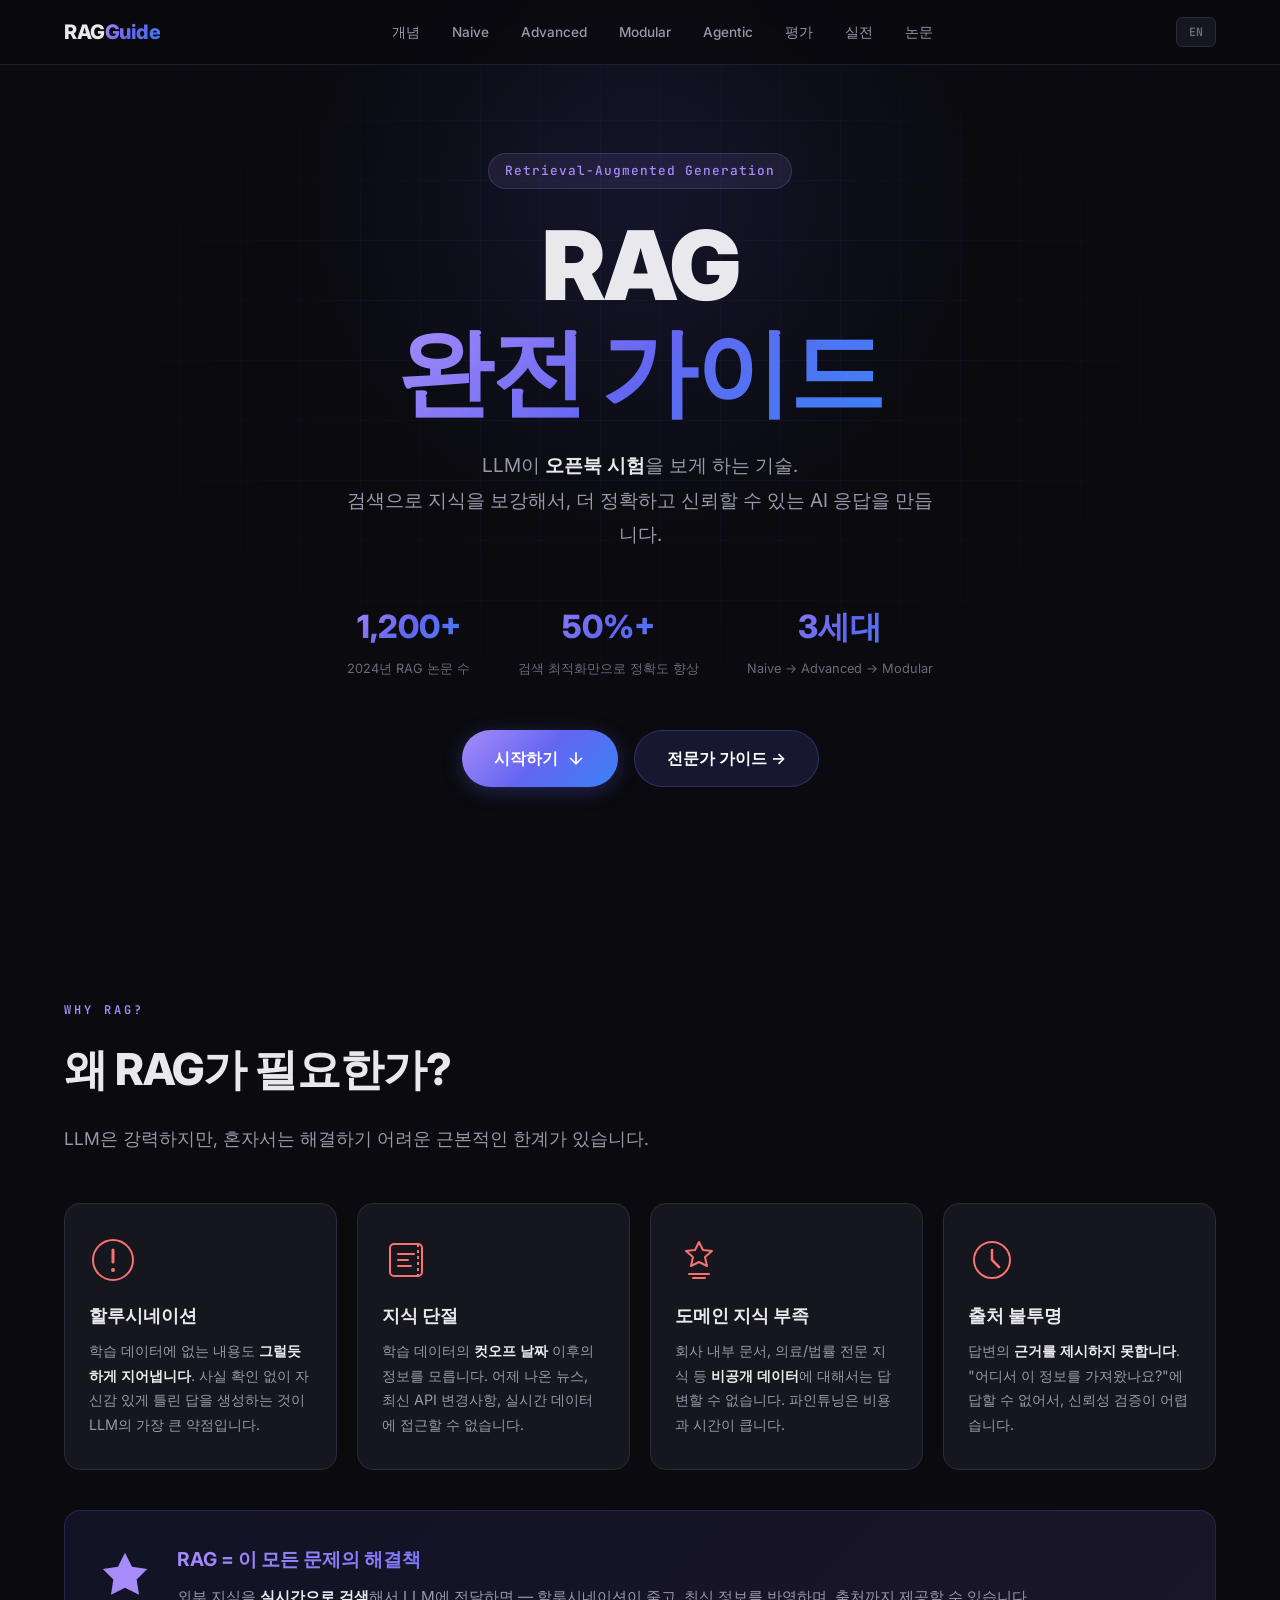
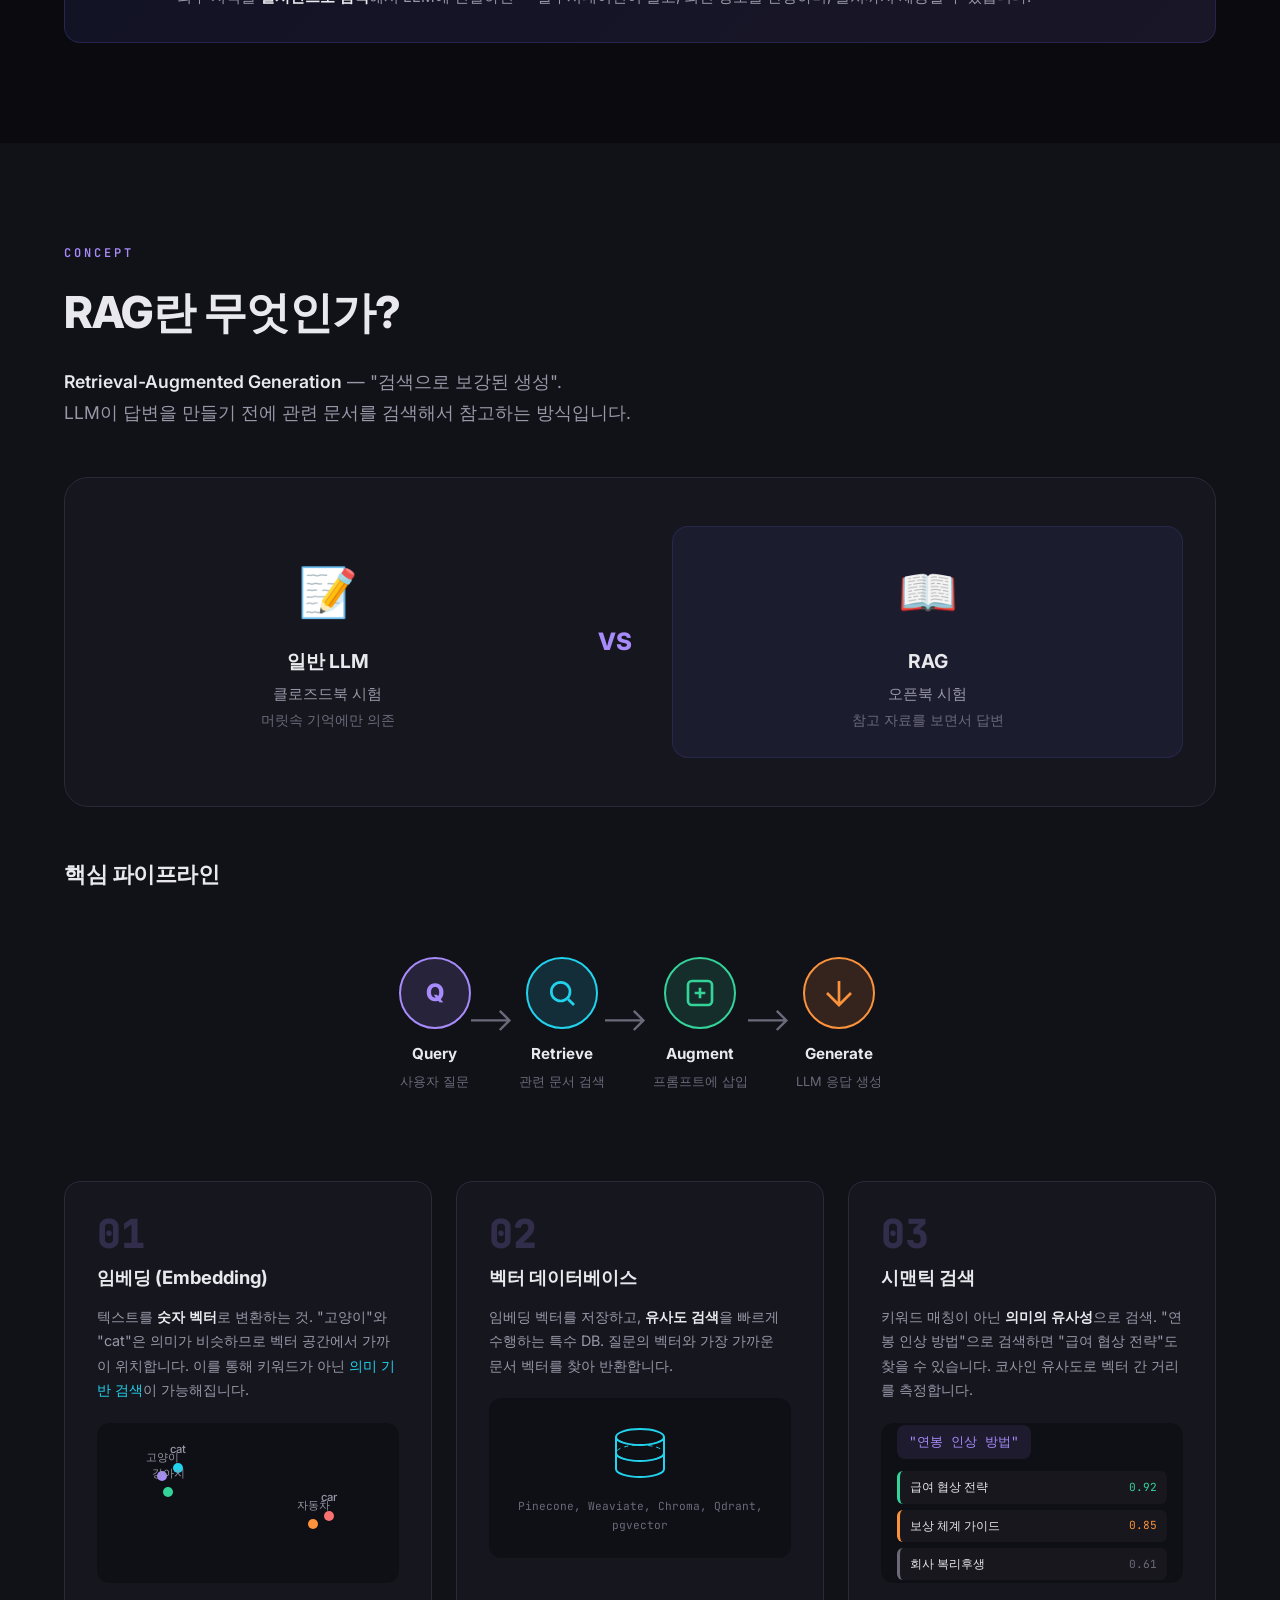
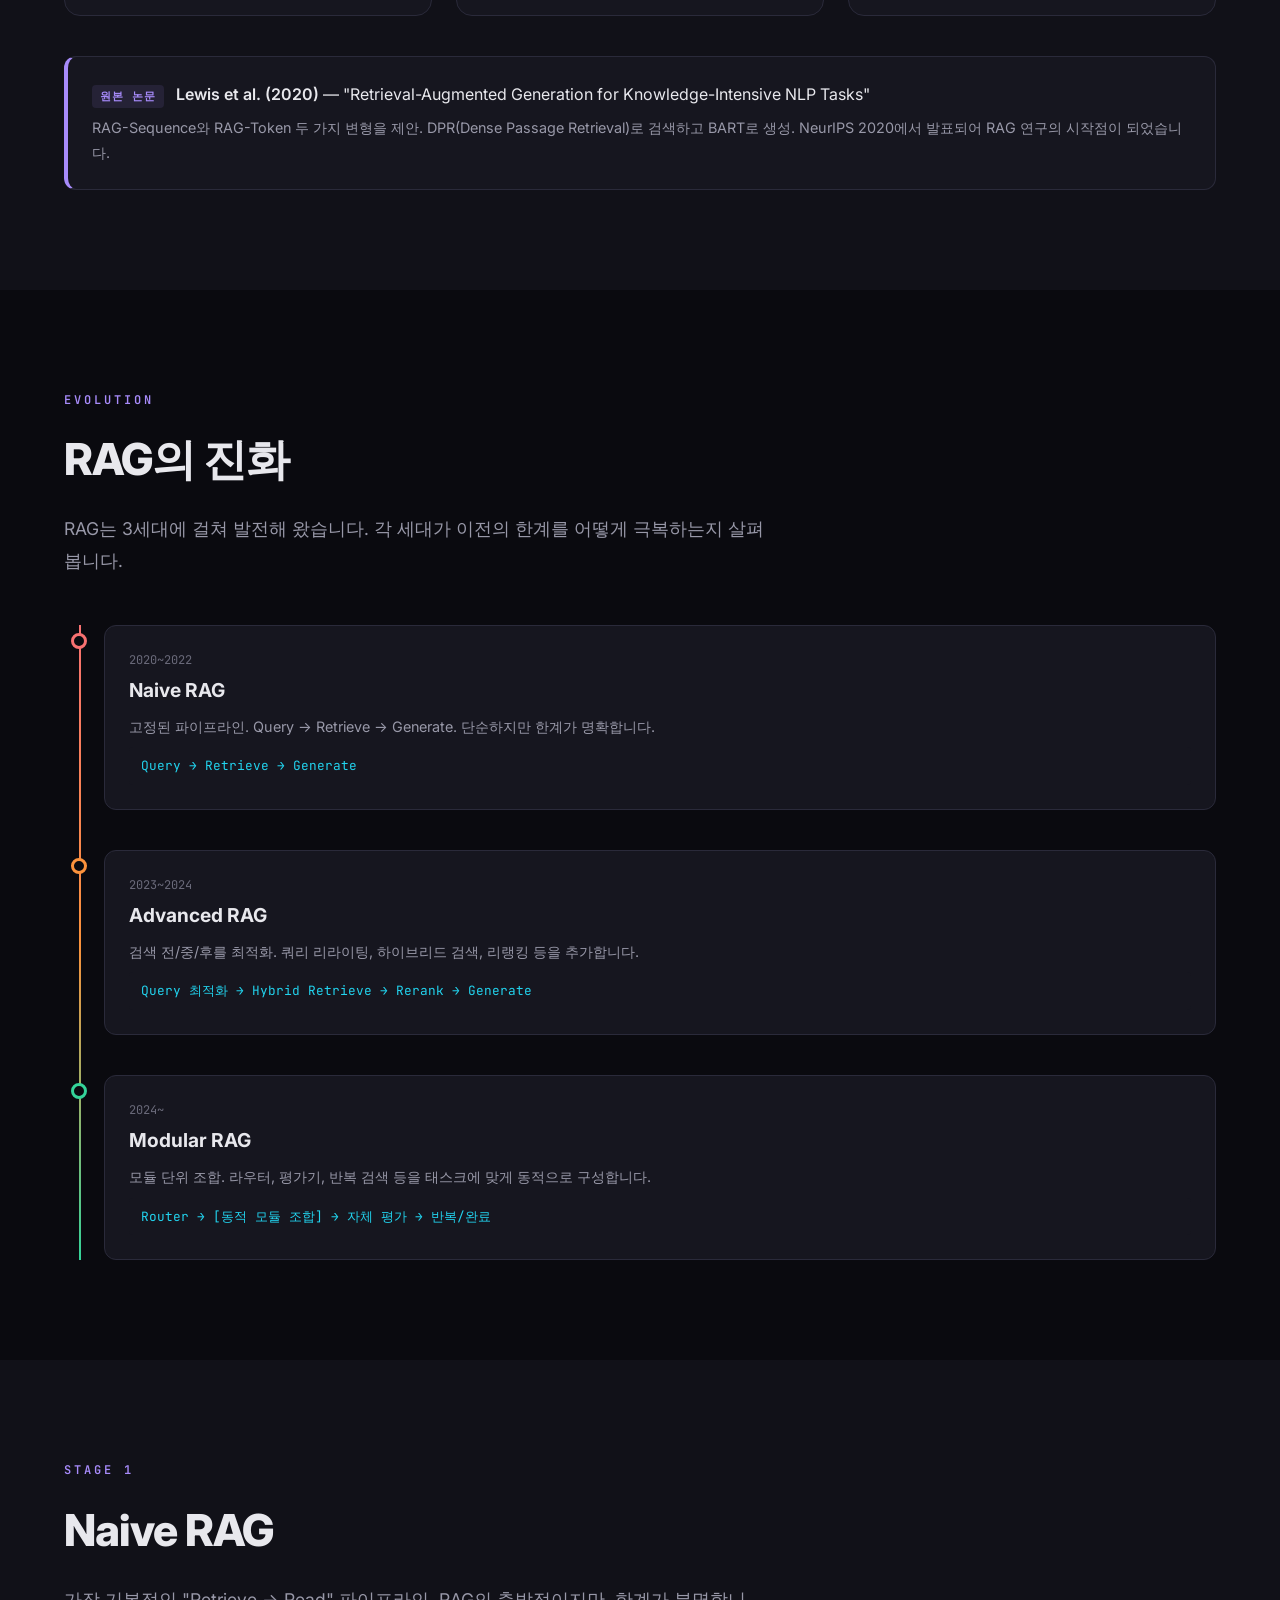
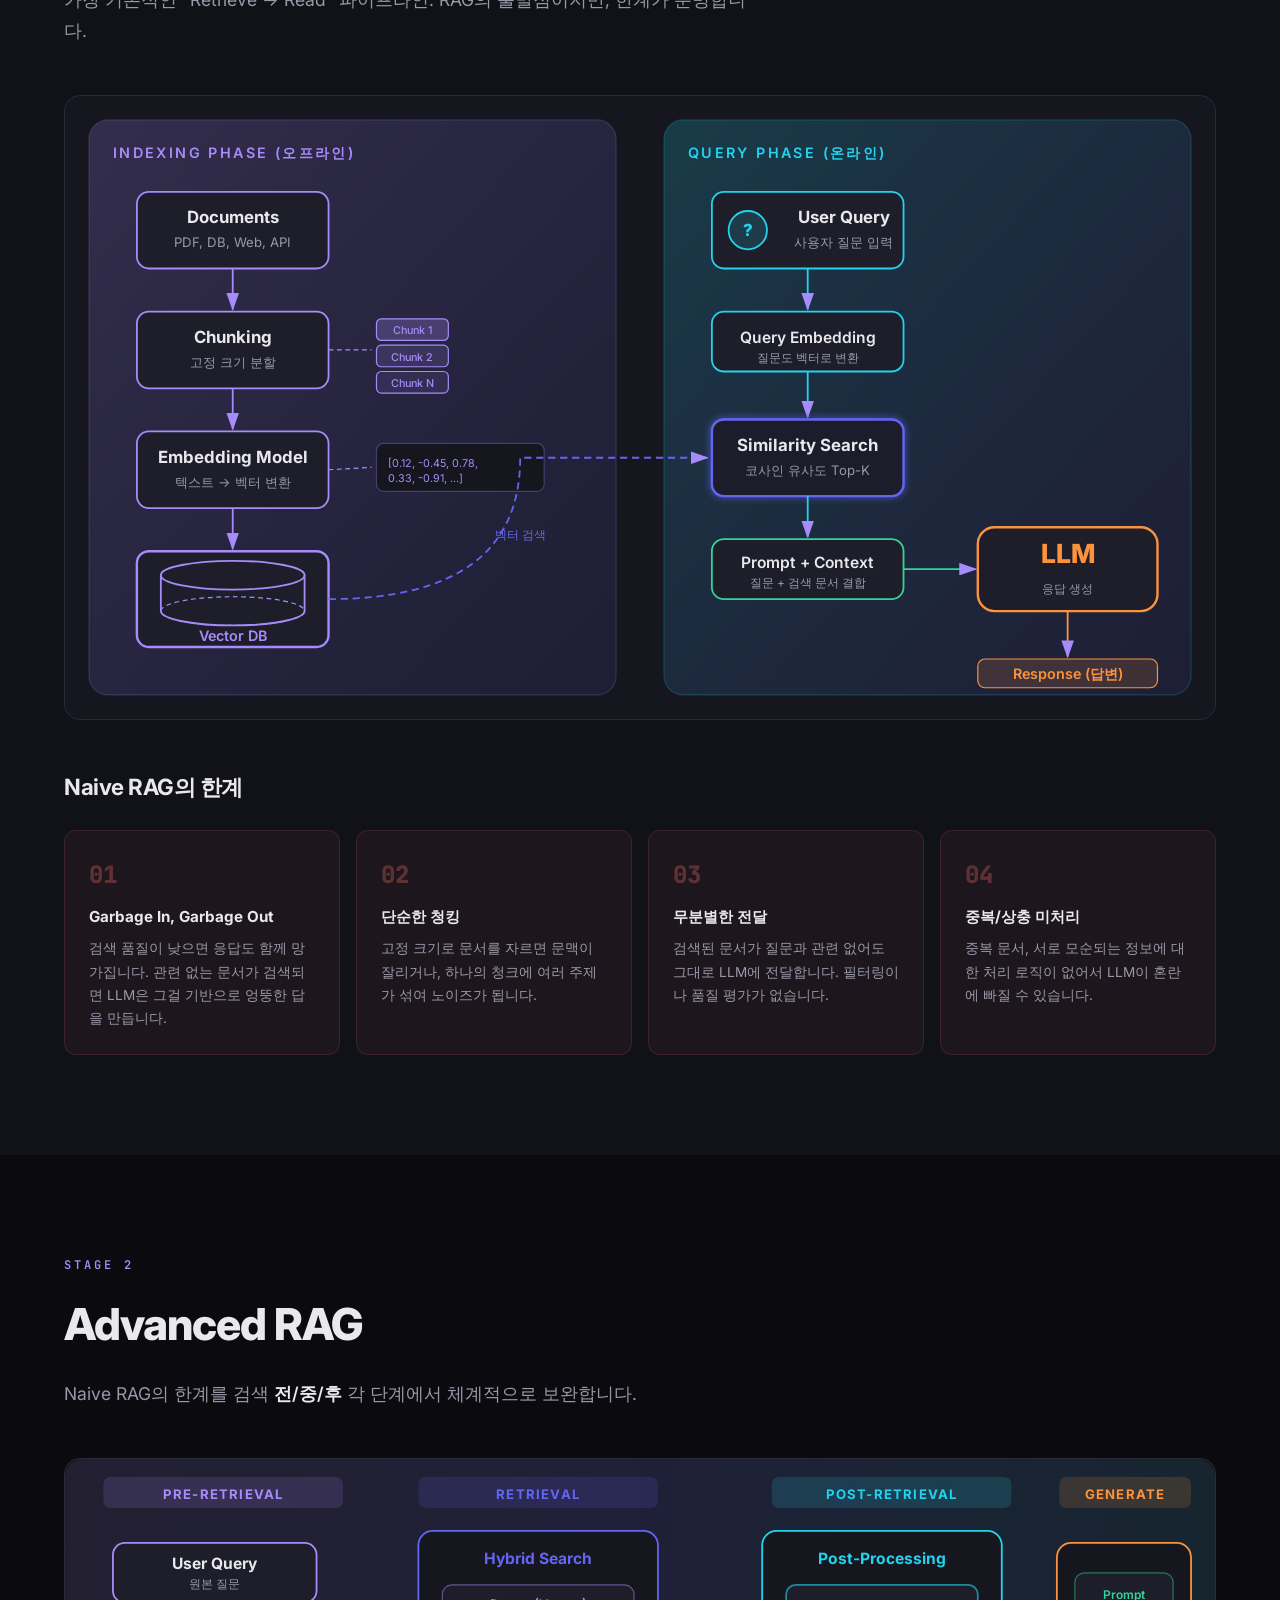
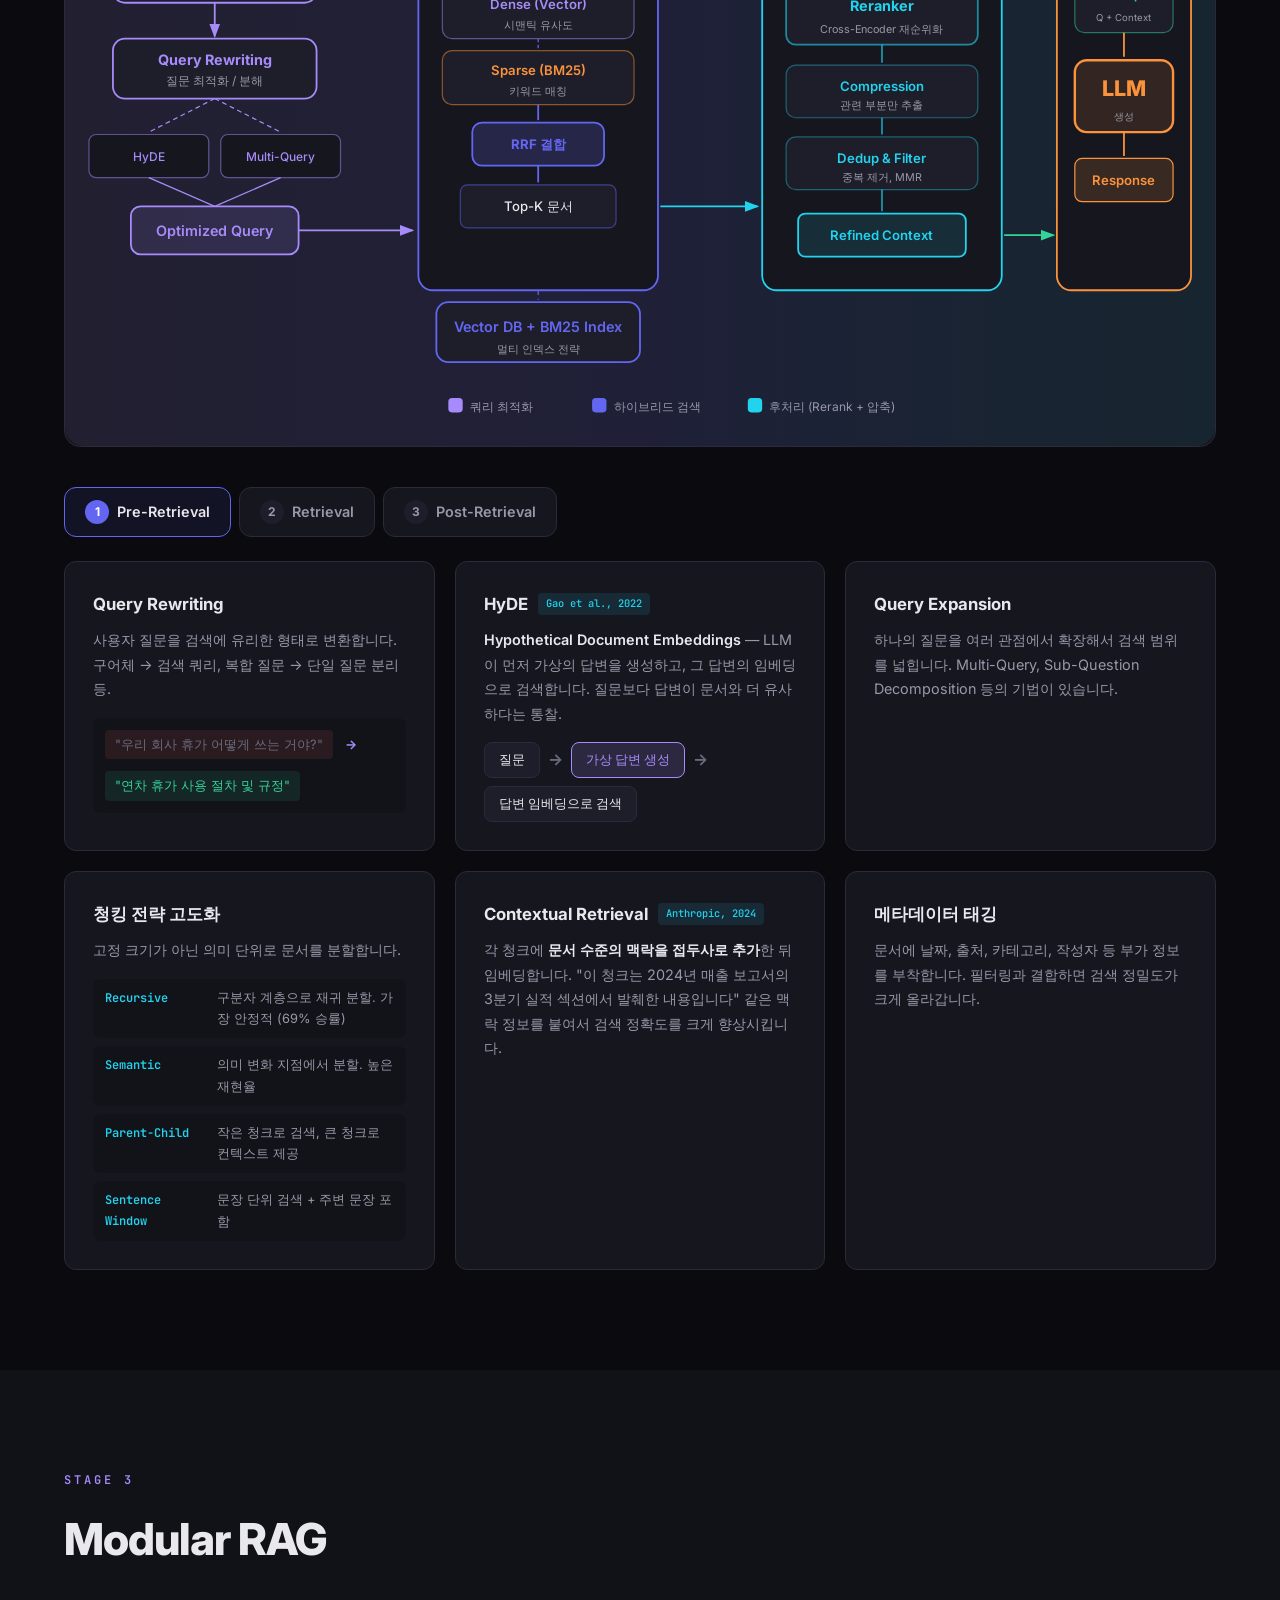
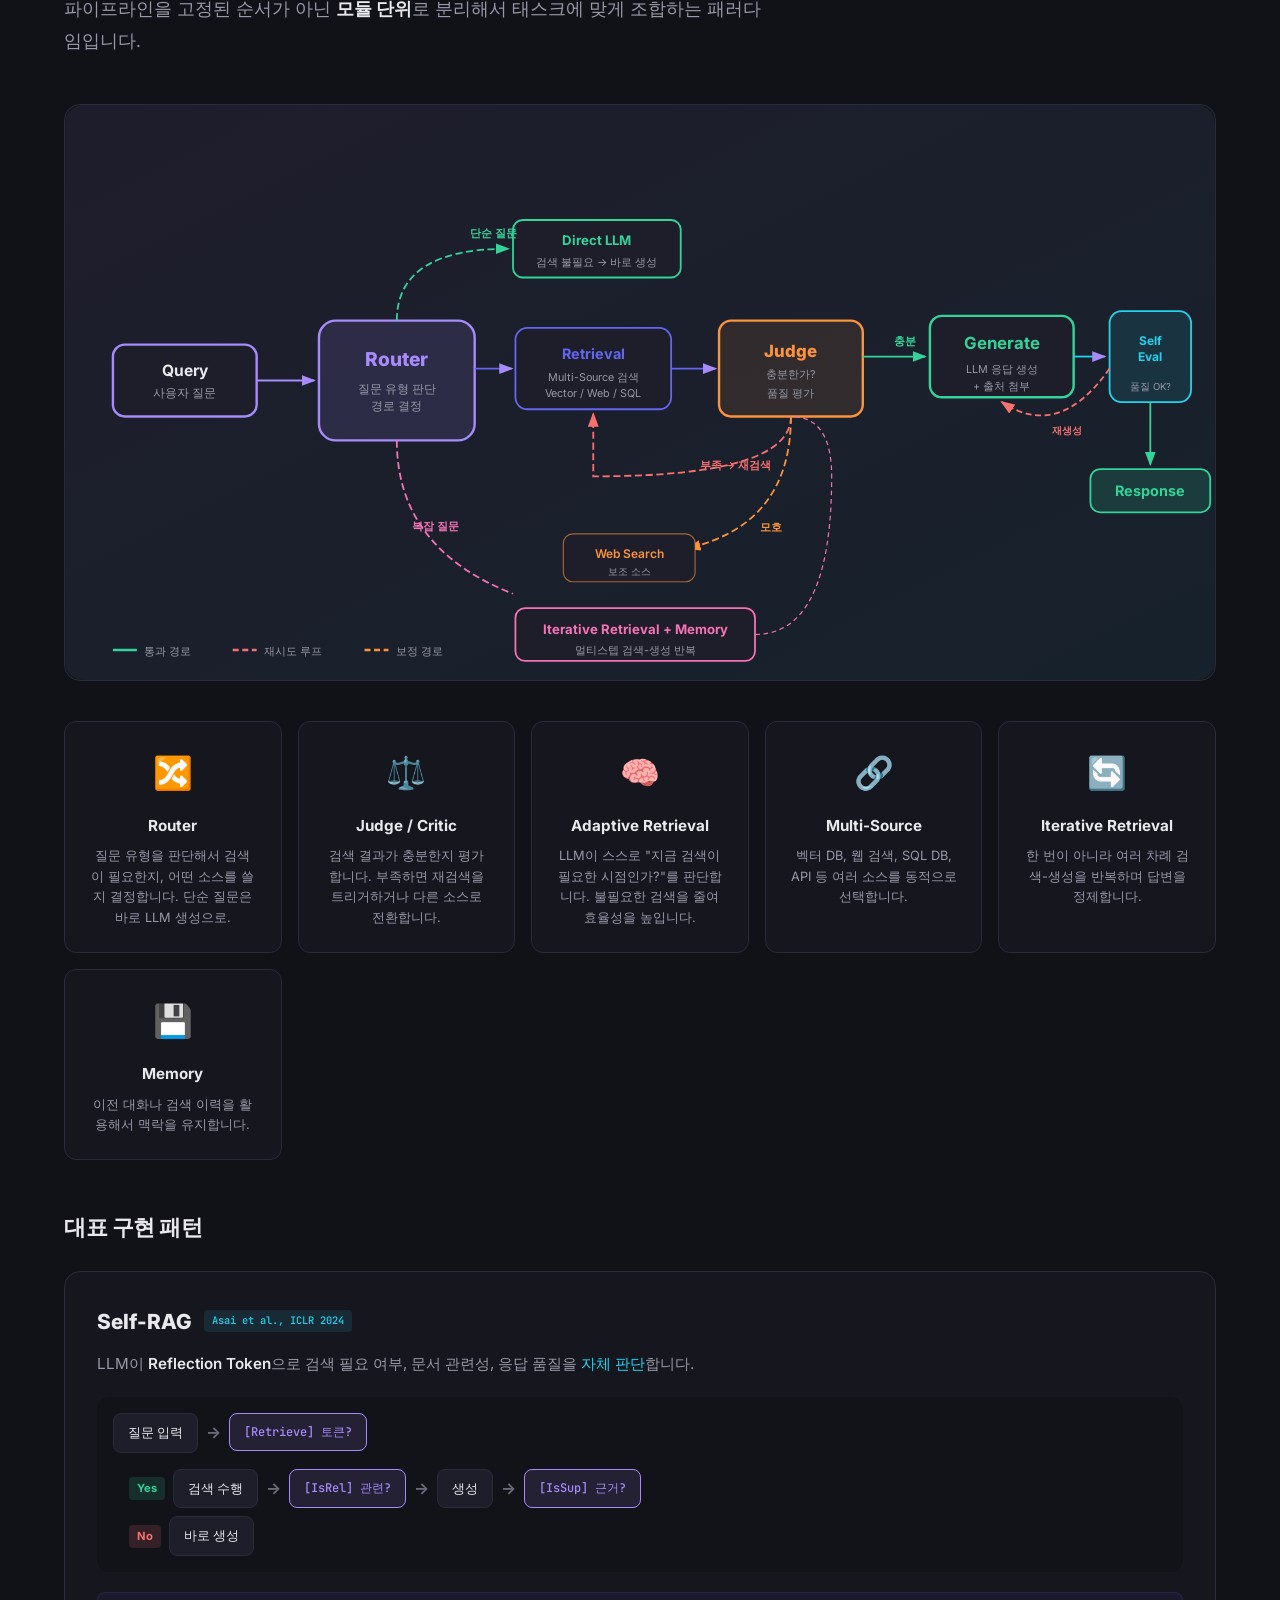
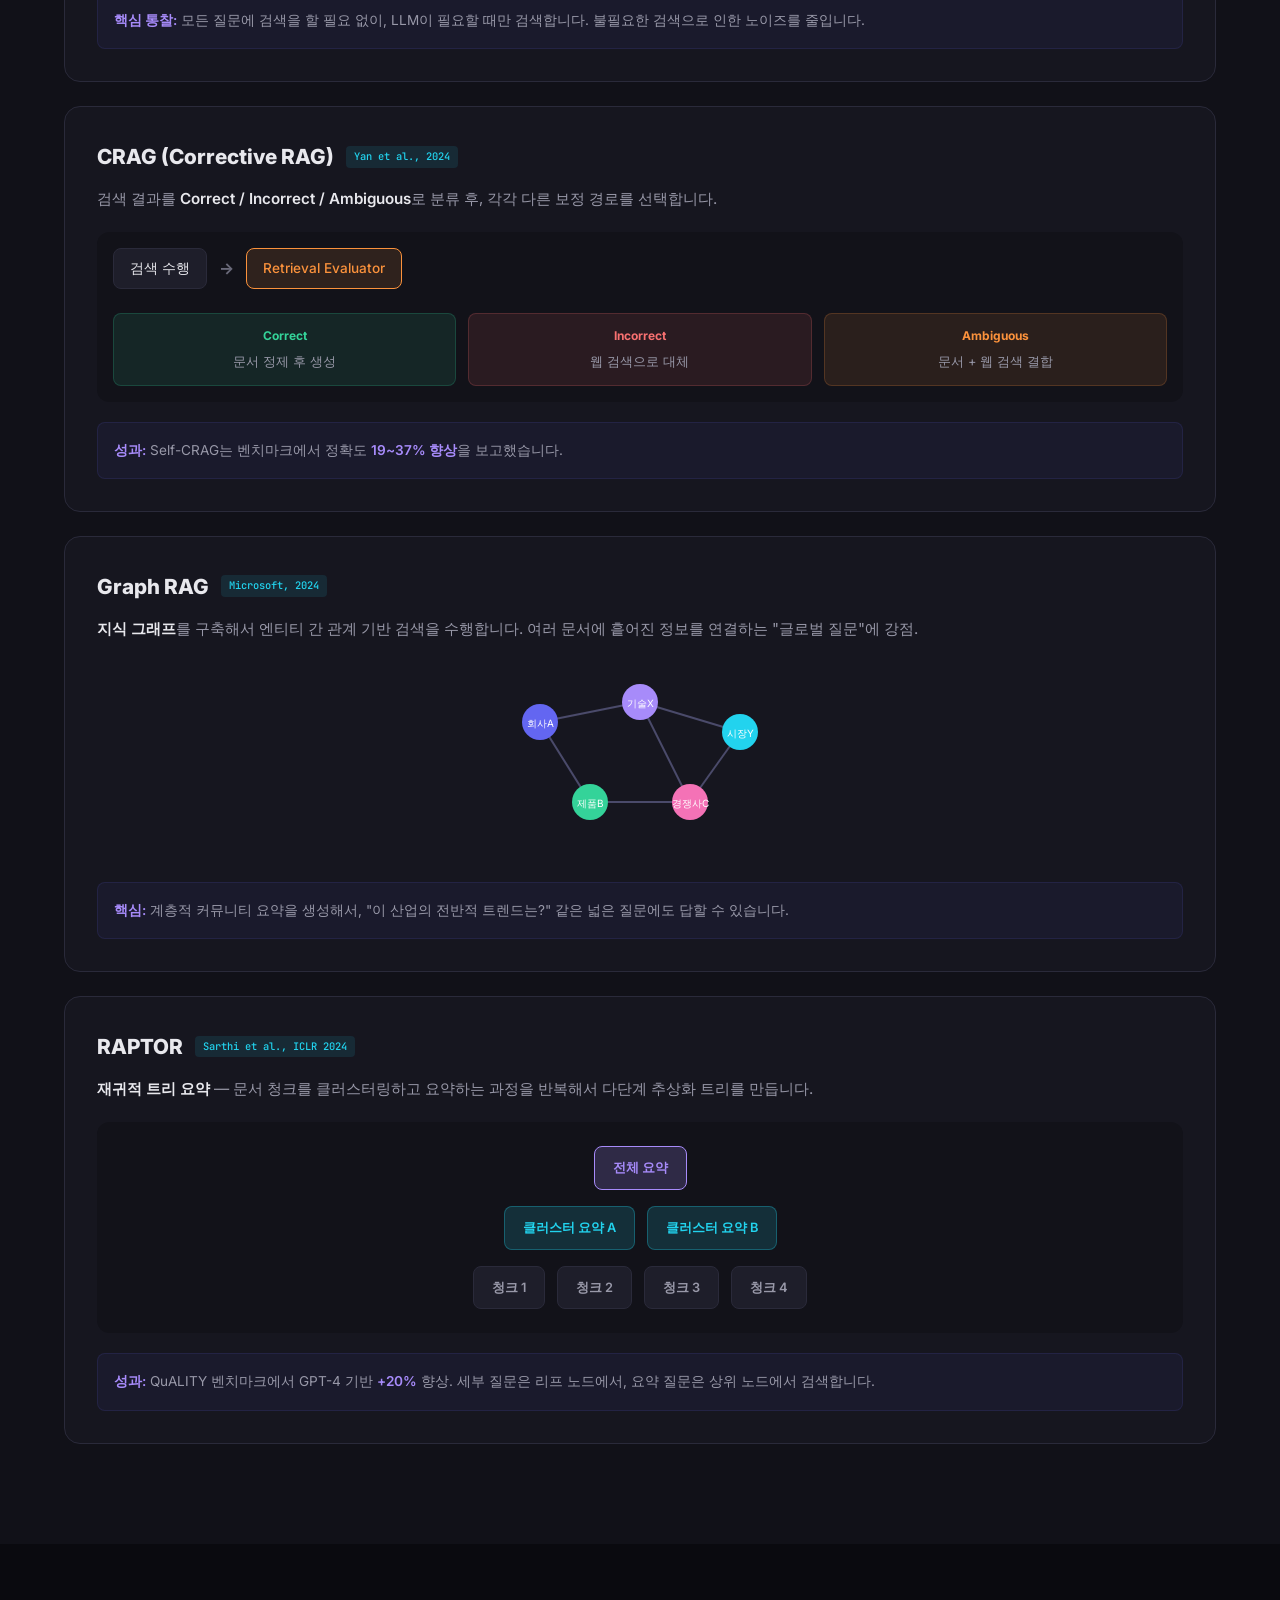
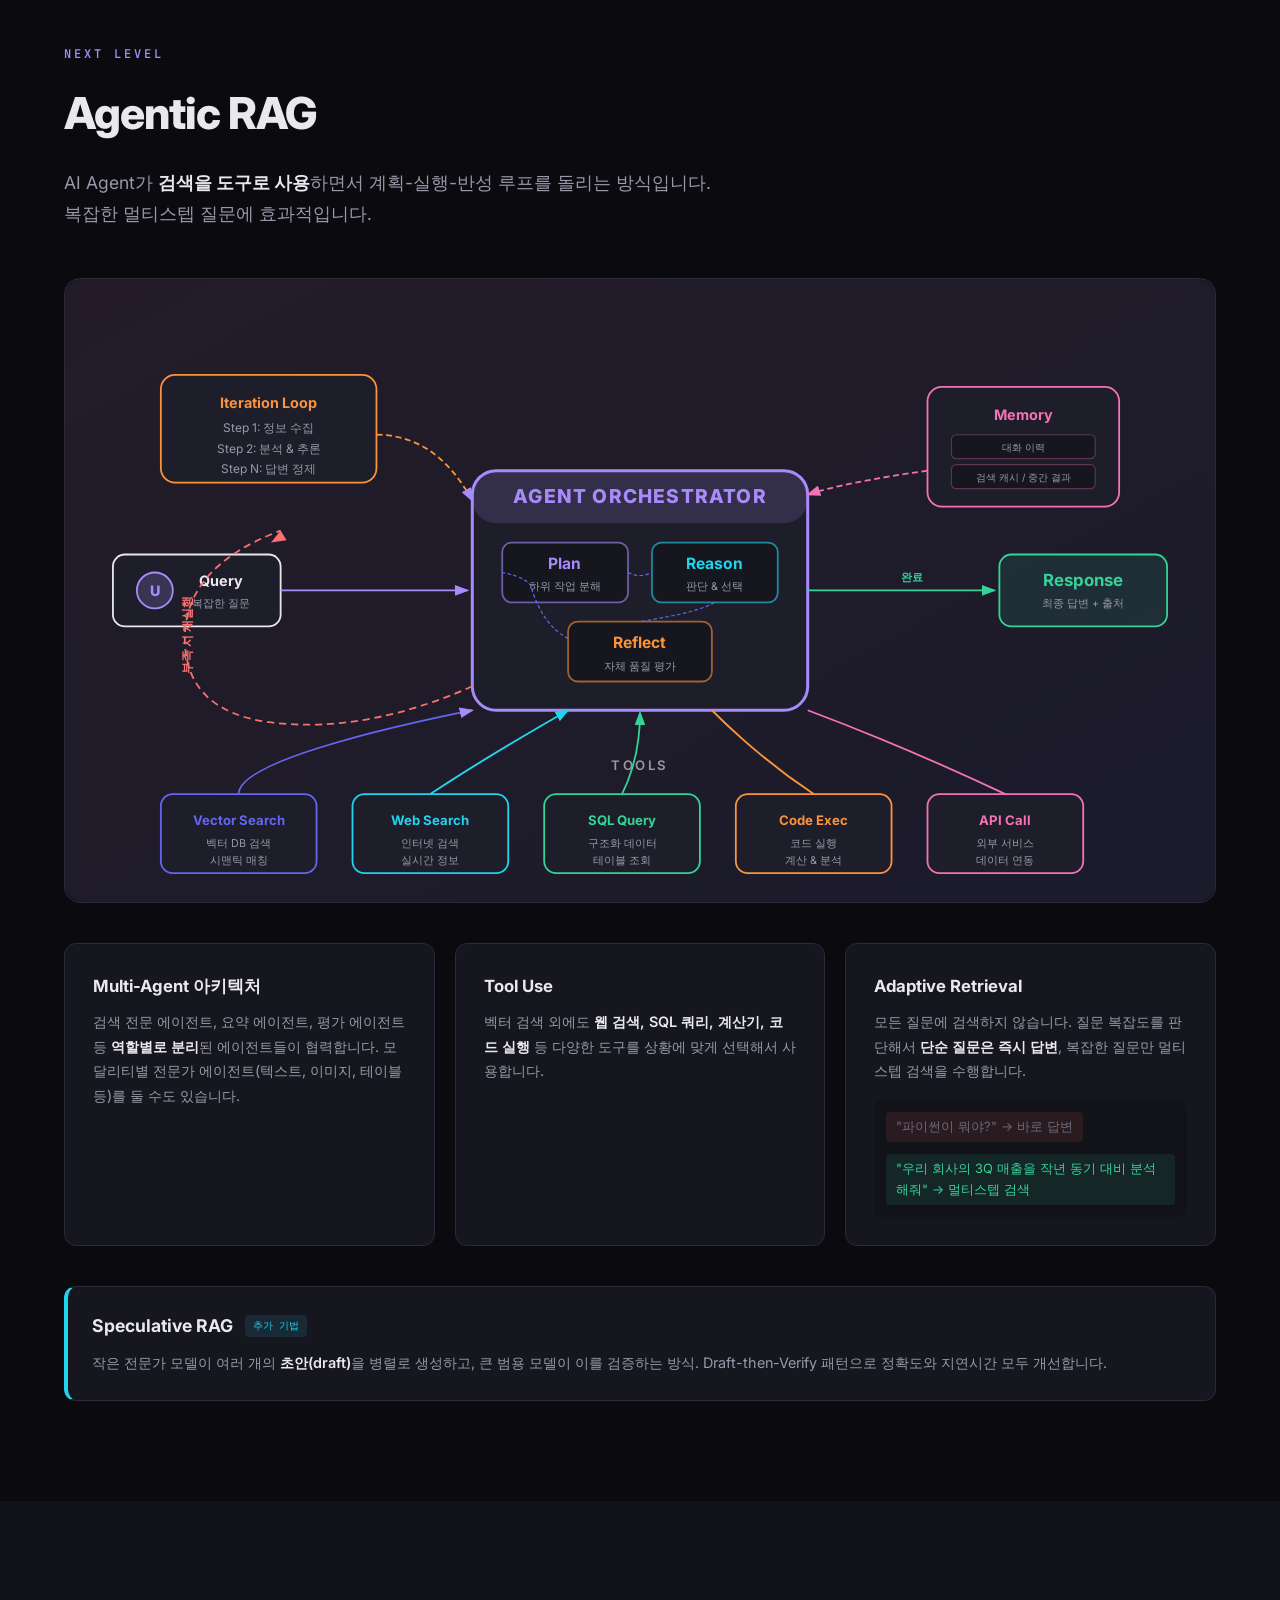
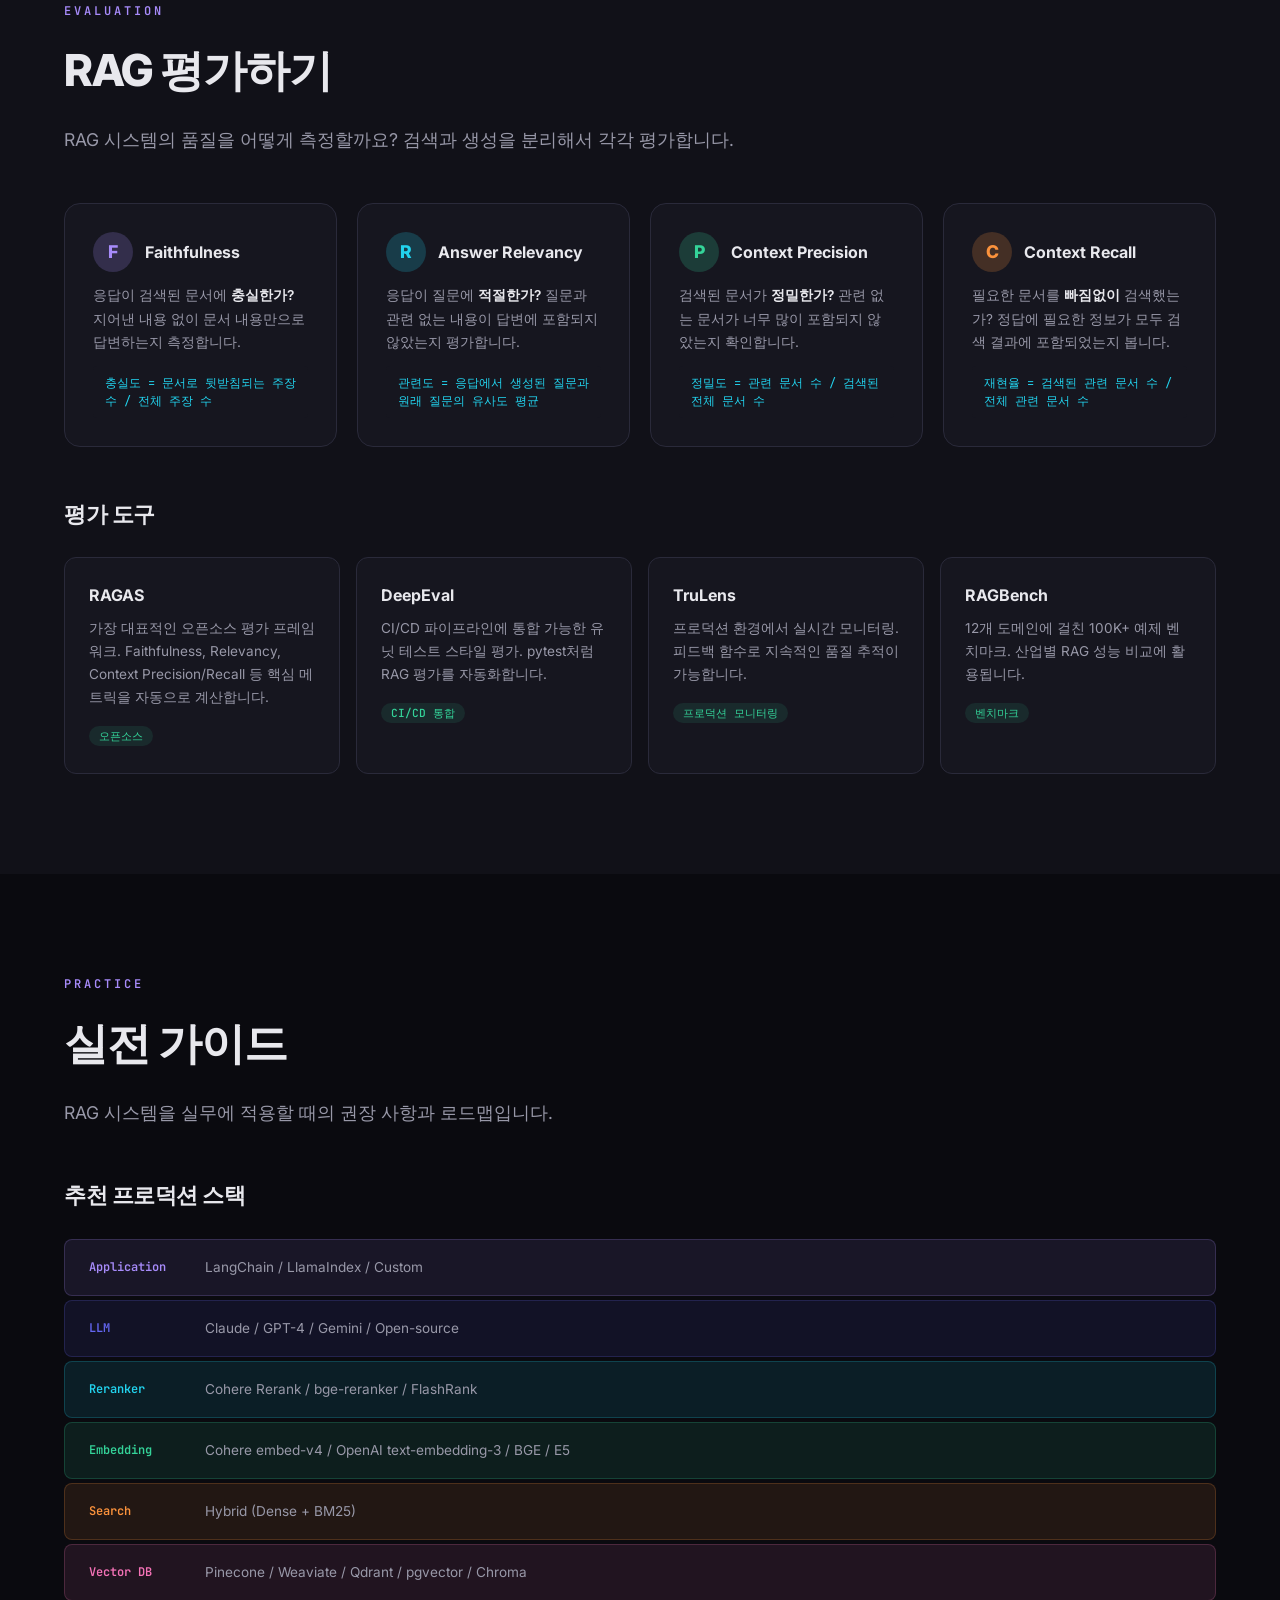
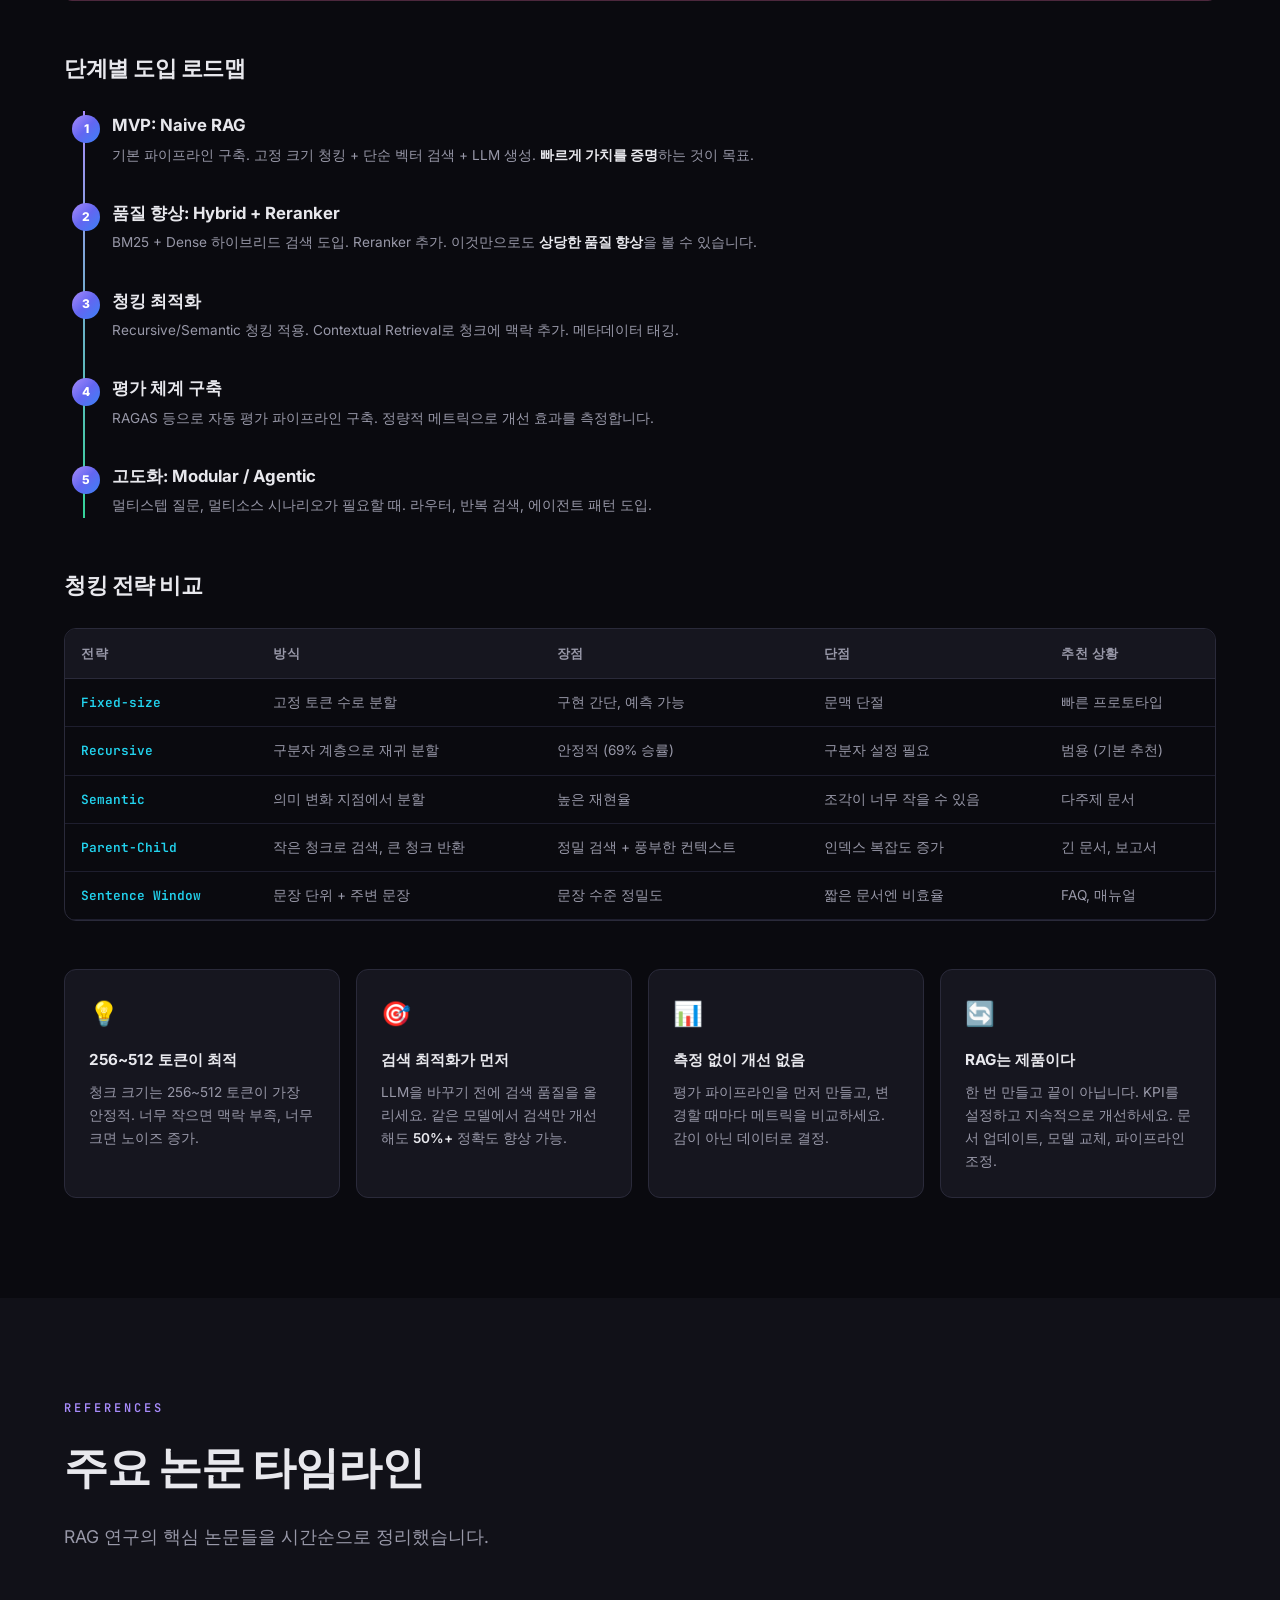
==== commit 8436a51f: "Add GA4 tracking, blog and LinkedIn links to footer" ====
--- a/index.html
+++ b/index.html
@@ -4,9 +4,24 @@
   <meta charset="UTF-8">
   <meta name="viewport" content="width=device-width, initial-scale=1.0">
   <title>RAG 완전 가이드 — Retrieval-Augmented Generation</title>
+  <link rel="alternate" hreflang="en" href="en/" />
+  <link rel="alternate" hreflang="ko" href="./" />
+  <link rel="canonical" href="https://desty.github.io/rag-guide/" />
+  <meta name="description" content="RAG(Retrieval-Augmented Generation) 완전 가이드. LLM의 한계를 검색으로 보강하는 기술의 개념, 진화, 실전 적용을 다룹니다.">
+  <meta property="og:title" content="RAG 완전 가이드 — Retrieval-Augmented Generation">
+  <meta property="og:description" content="Naive RAG에서 Agentic RAG까지. 아키텍처 다이어그램, 최신 논문, 실전 가이드.">
+  <meta property="og:type" content="article">
   <link rel="stylesheet" href="styles.css">
   <link rel="preconnect" href="https://fonts.googleapis.com">
   <link href="https://fonts.googleapis.com/css2?family=Inter:wght@400;500;600;700;800;900&family=JetBrains+Mono:wght@400;500;600&display=swap" rel="stylesheet">
+  <!-- Google Analytics (GA4) -->
+  <script async src="https://www.googletagmanager.com/gtag/js?id=G-4L031NBC3Z"></script>
+  <script>
+    window.dataLayer = window.dataLayer || [];
+    function gtag(){dataLayer.push(arguments);}
+    gtag('js', new Date());
+    gtag('config', 'G-4L031NBC3Z');
+  </script>
 </head>
 <body>
 
@@ -27,6 +42,7 @@
       <li><a href="#best-practices">실전</a></li>
       <li><a href="#papers">논문</a></li>
     </ul>
+    <a href="en/" class="lang-switch" title="English">EN</a>
   </div>
 </nav>
 
@@ -1580,11 +1596,43 @@
         </div>
       </div>
       <div class="paper-item">
+        <div class="paper-year">2024</div>
+        <div class="paper-content">
+          <h4>Late Chunking</h4>
+          <p class="paper-authors">Jina AI, 2024</p>
+          <p>전체 문서를 먼저 임베딩 → 토큰 벡터에서 청크 추출. 추가 LLM 비용 없이 문맥 보존. jina-v3에서 API 지원.</p>
+        </div>
+      </div>
+      <div class="paper-item">
+        <div class="paper-year">2024</div>
+        <div class="paper-content">
+          <h4>RAFT (Retrieval Augmented Fine-Tuning)</h4>
+          <p class="paper-authors">UC Berkeley, 2024</p>
+          <p>RAG + Fine-tuning 결합. 방해 문서를 무시하도록 학습. 전문 도메인에서 순수 RAG보다 높은 성능.</p>
+        </div>
+      </div>
+      <div class="paper-item">
         <div class="paper-year">2025</div>
         <div class="paper-content">
-          <h4>Context Engineering 시대</h4>
-          <p class="paper-authors">Industry Trend</p>
-          <p>RAG를 넘어 "Context Engineering"으로 패러다임 확장. LLM에 전달하는 컨텍스트 전체를 최적화하는 접근.</p>
+          <h4>SimRAG (Self-Improving RAG)</h4>
+          <p class="paper-authors">NAACL 2025</p>
+          <p>비라벨 코퍼스에서 자체 QA 쌍 생성 + self-training. 라벨링 비용 없이 도메인 적응. 11개 데이터셋 검증.</p>
+        </div>
+      </div>
+      <div class="paper-item">
+        <div class="paper-year">2025</div>
+        <div class="paper-content">
+          <h4>MCP (Model Context Protocol)</h4>
+          <p class="paper-authors">Anthropic, 2025</p>
+          <p>AI 모델과 외부 도구/데이터를 연결하는 오픈 표준 프로토콜. Agentic RAG의 도구 통합을 표준화.</p>
+        </div>
+      </div>
+      <div class="paper-item">
+        <div class="paper-year">2026</div>
+        <div class="paper-content">
+          <h4>Context Engineering & Knowledge Runtime</h4>
+          <p class="paper-authors">Industry Paradigm Shift</p>
+          <p>RAG → Context Engineering으로 패러다임 확장. RAG(정적 지식) + Memory(동적 이력) + MCP(도구 연결)를 통합하는 Knowledge Runtime 개념 등장.</p>
         </div>
       </div>
     </div>
@@ -1600,6 +1648,11 @@
       <div class="footer-note">
         이 가이드의 내용은 공개된 연구 논문과 기술 문서를 기반으로 작성되었습니다.
       </div>
+      <div style="margin-top:24px;display:flex;gap:16px;font-size:0.9rem;">
+        <a href="https://desty.github.io/blog/" target="_blank" style="opacity:0.7;transition:opacity 0.3s;">Blog</a>
+        <a href="https://www.linkedin.com/in/desty" target="_blank" style="opacity:0.7;transition:opacity 0.3s;">LinkedIn</a>
+      </div>
+      <div style="margin-top:12px;font-size:0.8rem;opacity:0.4;">Built by <a href="https://desty.github.io/" style="opacity:1;">desty</a></div>
     </div>
   </div>
 </footer>
--- a/styles.css
+++ b/styles.css
@@ -2135,6 +2135,62 @@
   }
 }
 
+/* ====== LANG SWITCH ====== */
+.lang-switch {
+  font-family: var(--font-mono);
+  font-size: 0.72rem;
+  font-weight: 700;
+  color: var(--text-muted);
+  background: var(--bg-card);
+  border: 1px solid var(--border-color);
+  padding: 4px 12px;
+  border-radius: 6px;
+  margin-left: 12px;
+  transition: all 0.2s;
+  flex-shrink: 0;
+}
+
+.lang-switch:hover {
+  color: var(--text-primary);
+  border-color: var(--accent-purple);
+  background: rgba(99,102,241,0.1);
+}
+
+/* ====== LANG TOGGLE ====== */
+.lang-toggle {
+  display: flex;
+  gap: 2px;
+  background: var(--bg-card);
+  border: 1px solid var(--border-color);
+  border-radius: 8px;
+  padding: 2px;
+  margin-left: 12px;
+  flex-shrink: 0;
+}
+
+.lang-btn {
+  font-family: var(--font-mono);
+  font-size: 0.7rem;
+  font-weight: 600;
+  padding: 4px 10px;
+  border: none;
+  border-radius: 6px;
+  background: none;
+  color: var(--text-muted);
+  cursor: pointer;
+  transition: all 0.2s;
+}
+
+.lang-btn.active {
+  background: var(--accent-blue);
+  color: white;
+}
+
+.lang-btn:hover:not(.active) {
+  color: var(--text-primary);
+  background: rgba(255,255,255,0.05);
+}
+
 /* ====== SCROLLBAR ====== */
 ::-webkit-scrollbar {
   width: 8px;
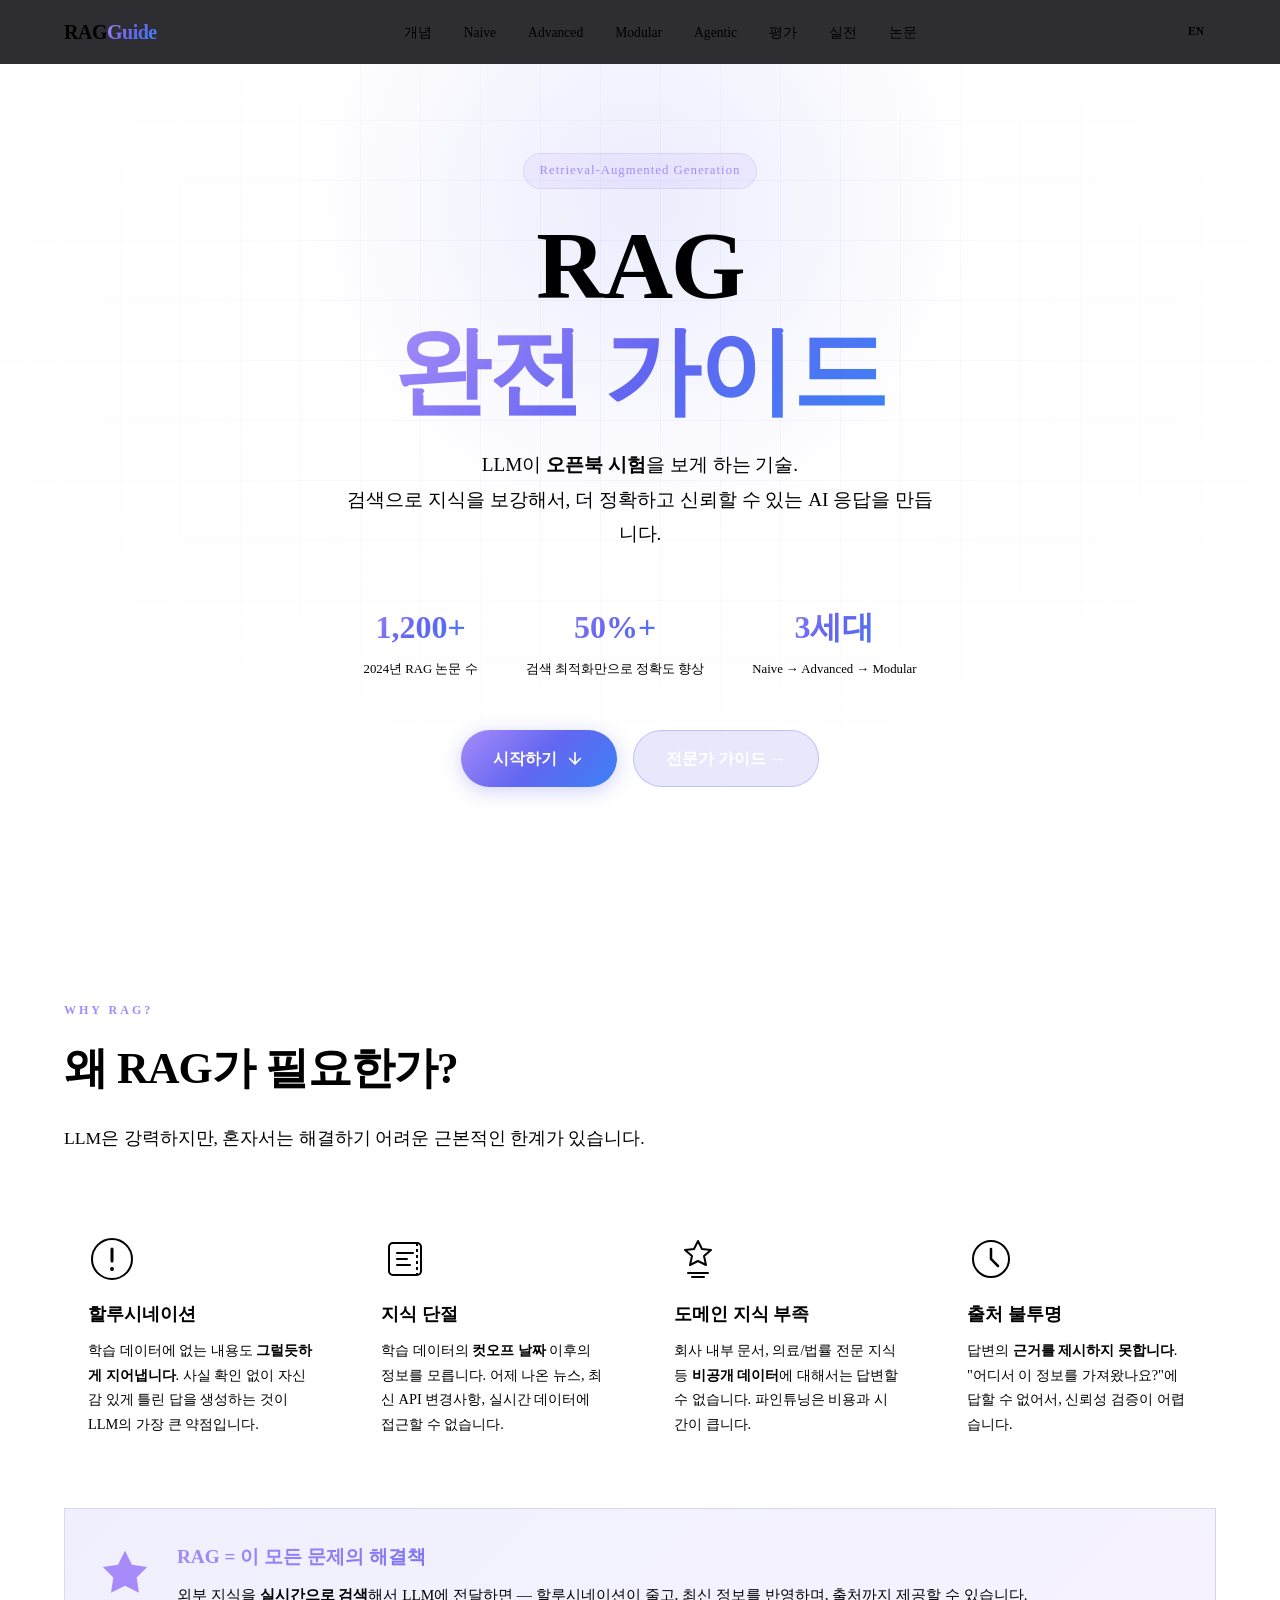
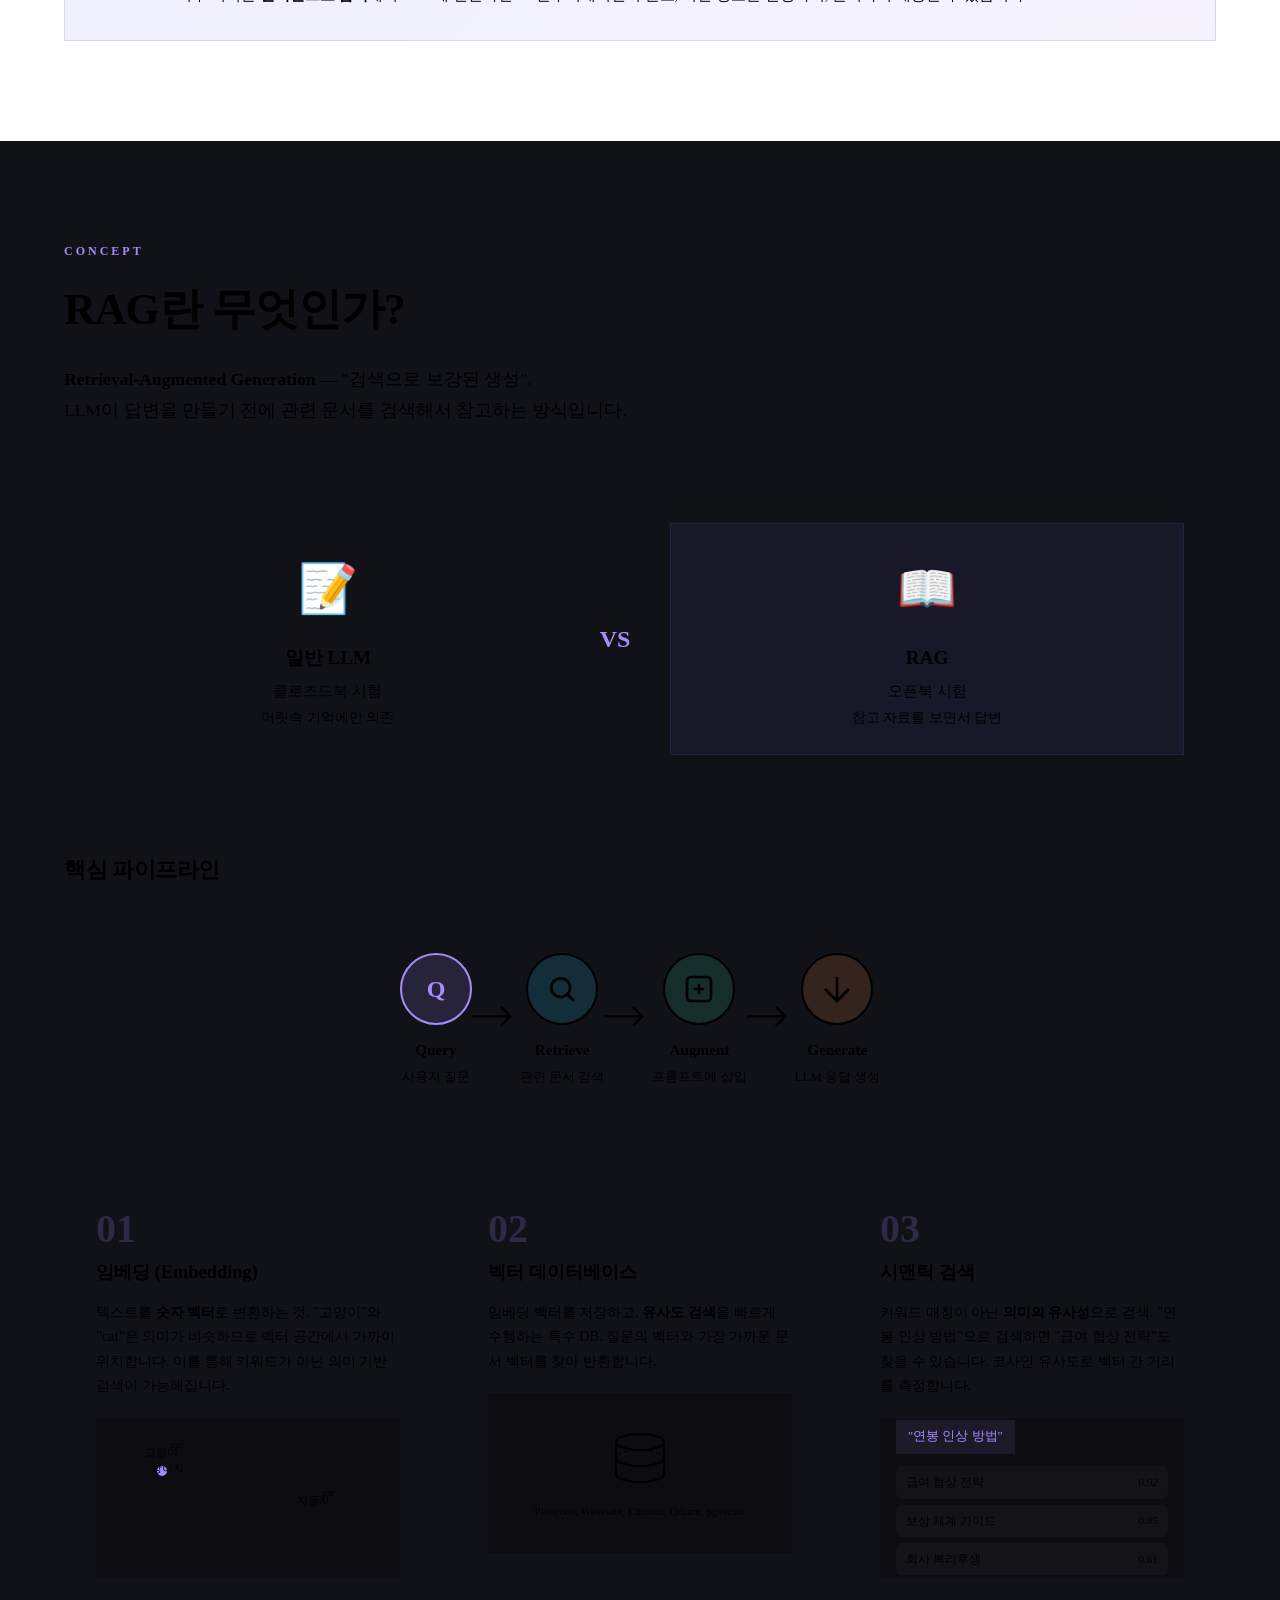
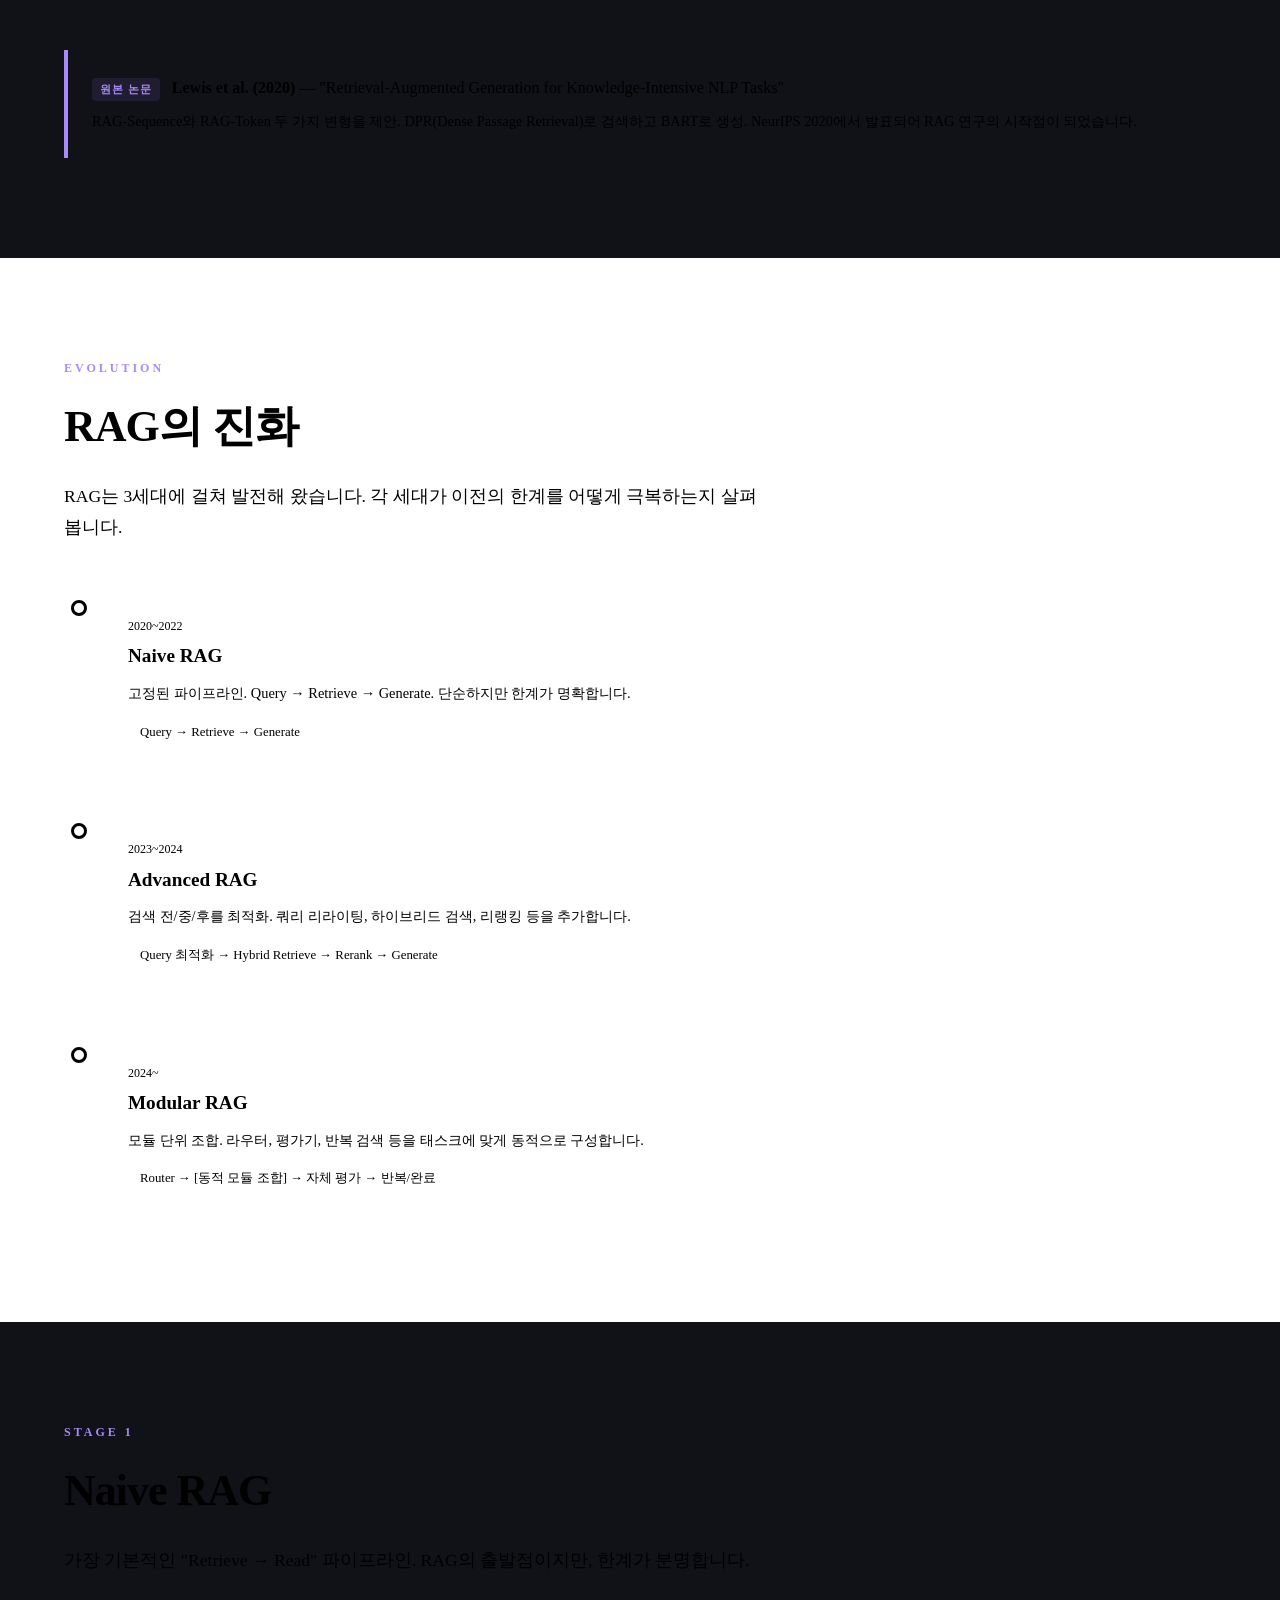
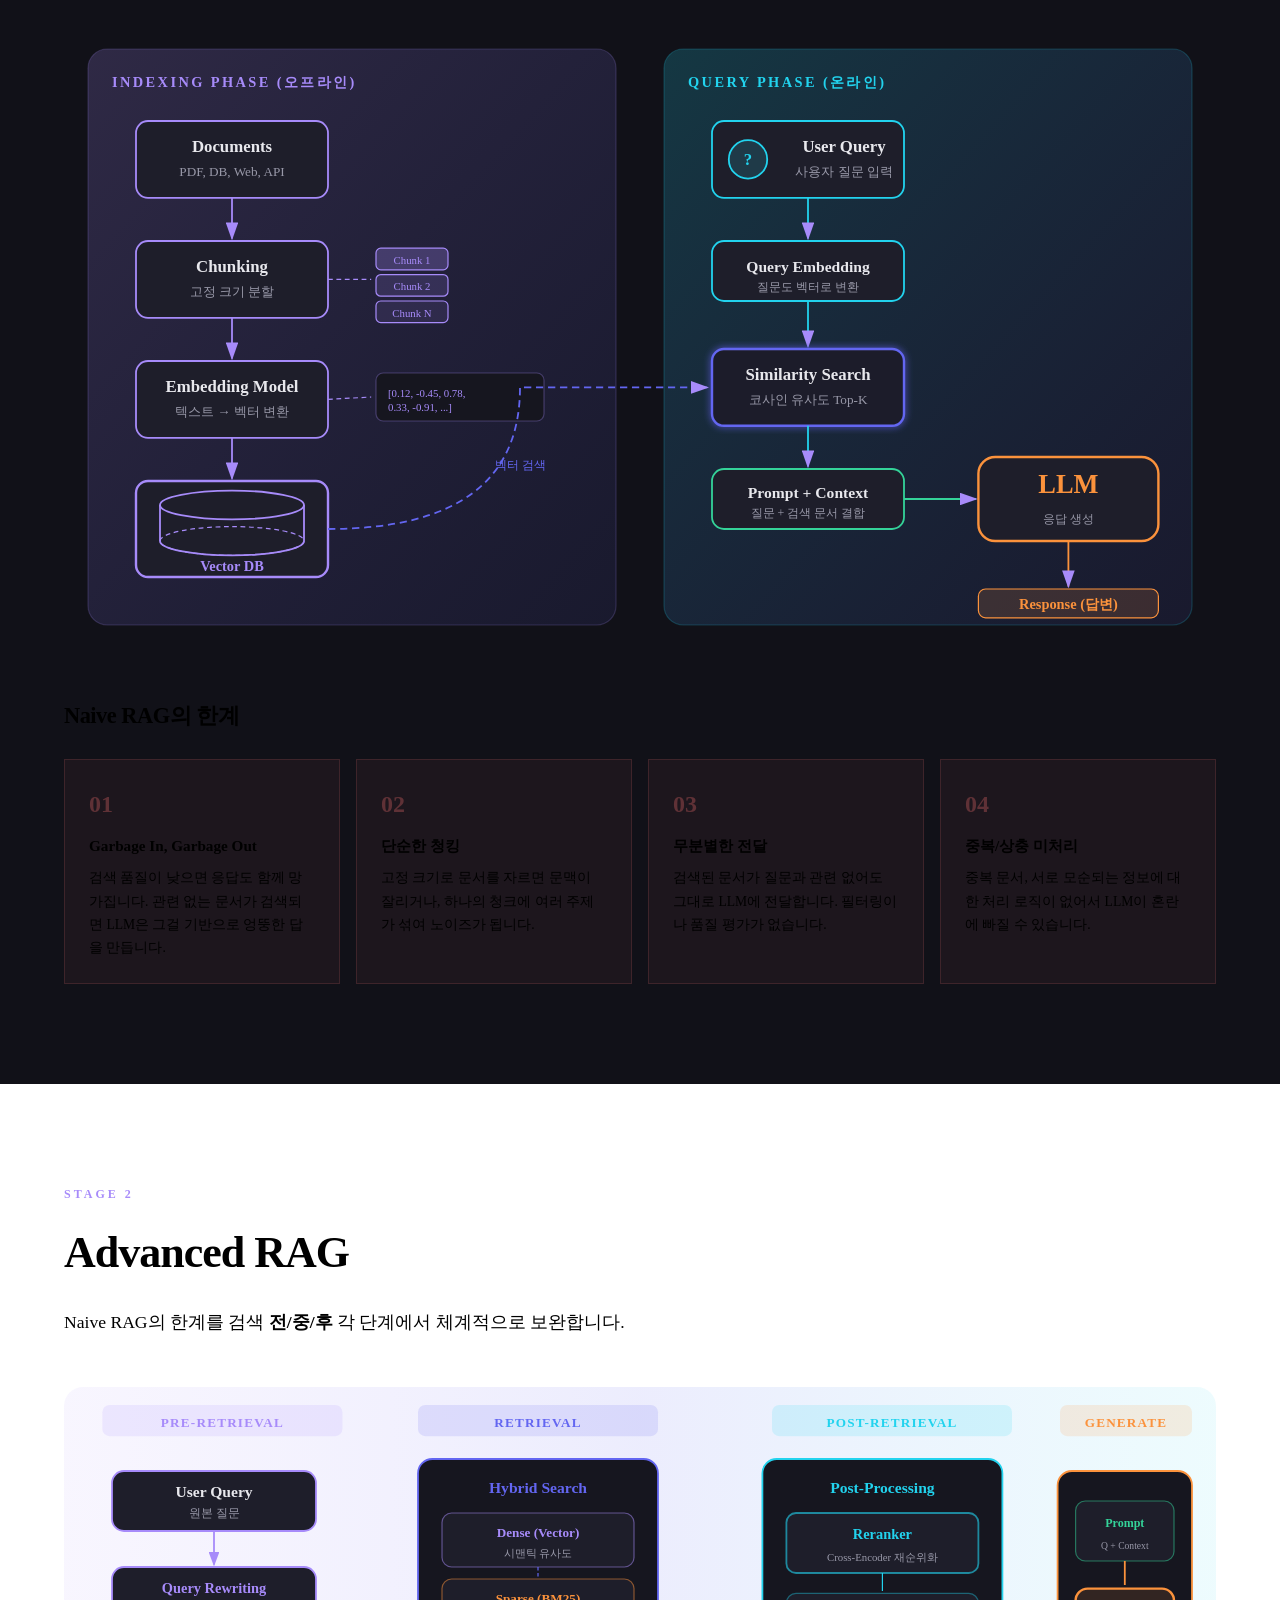
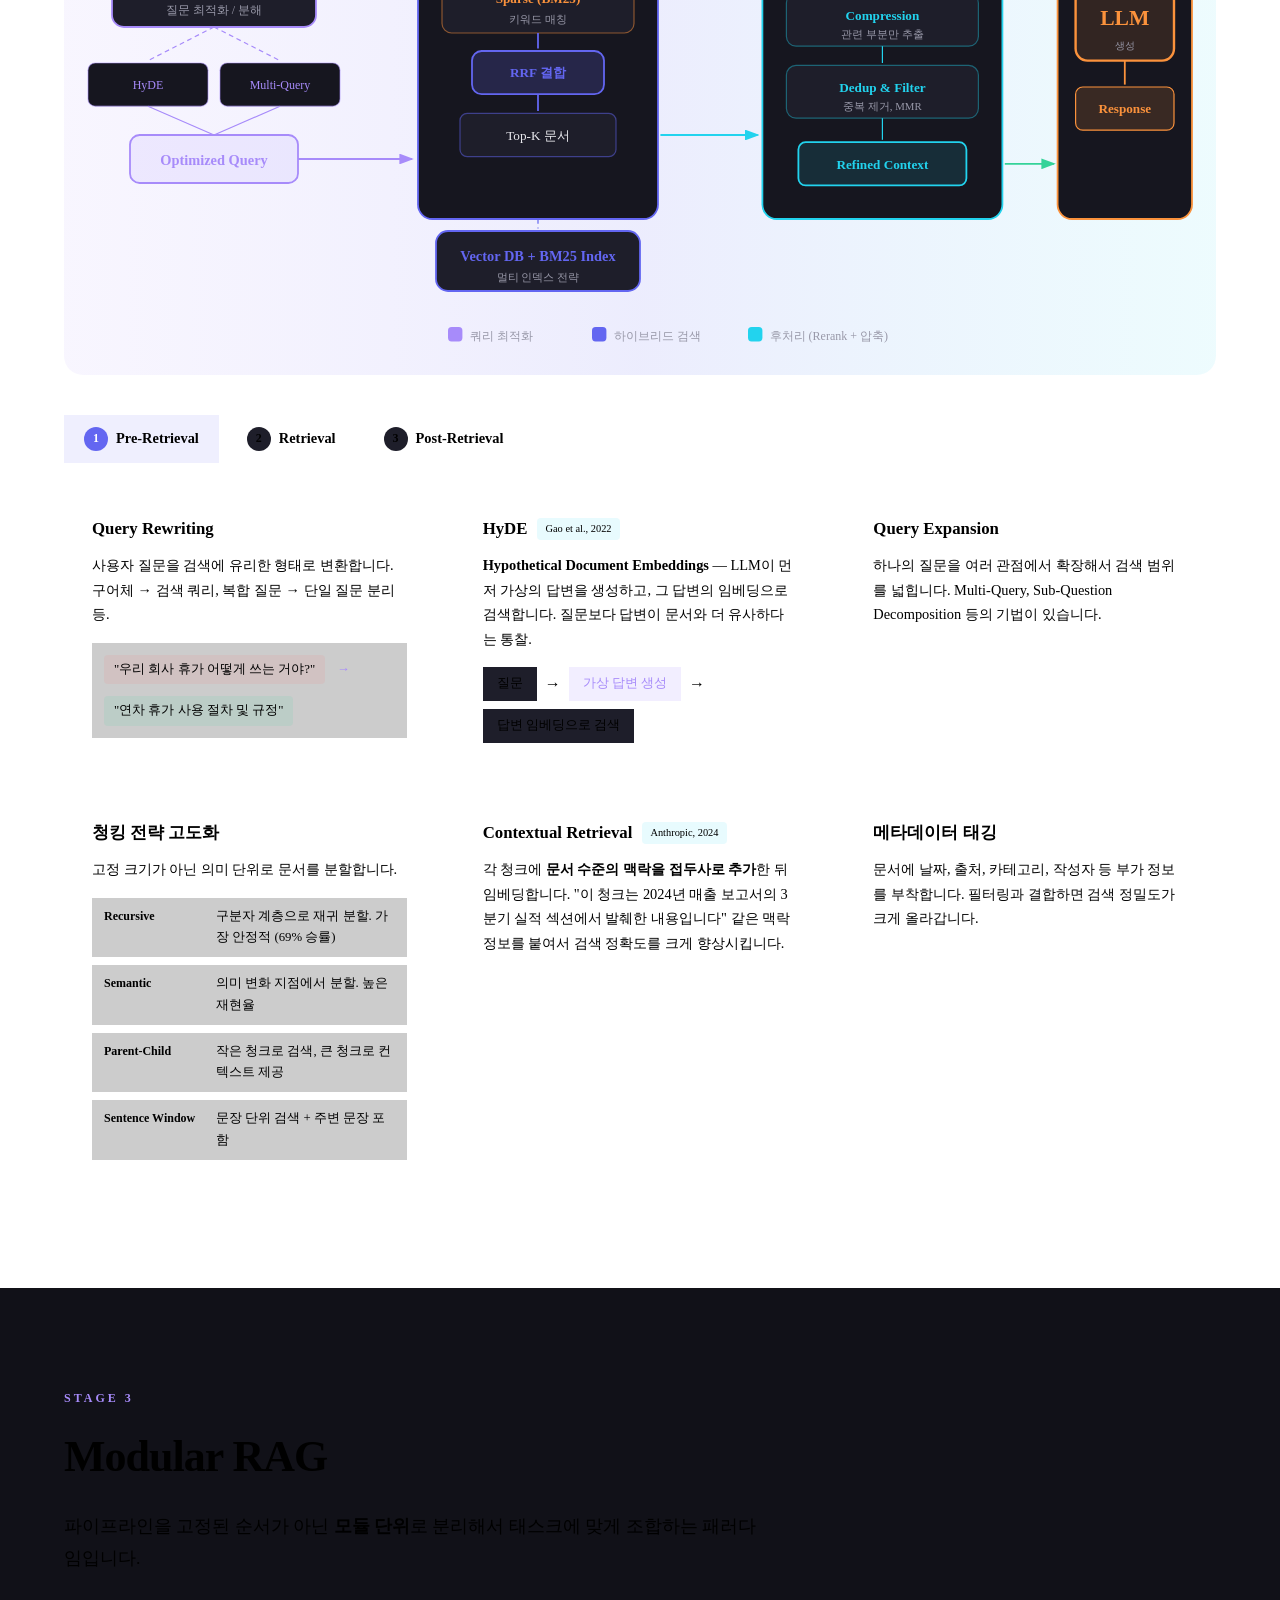
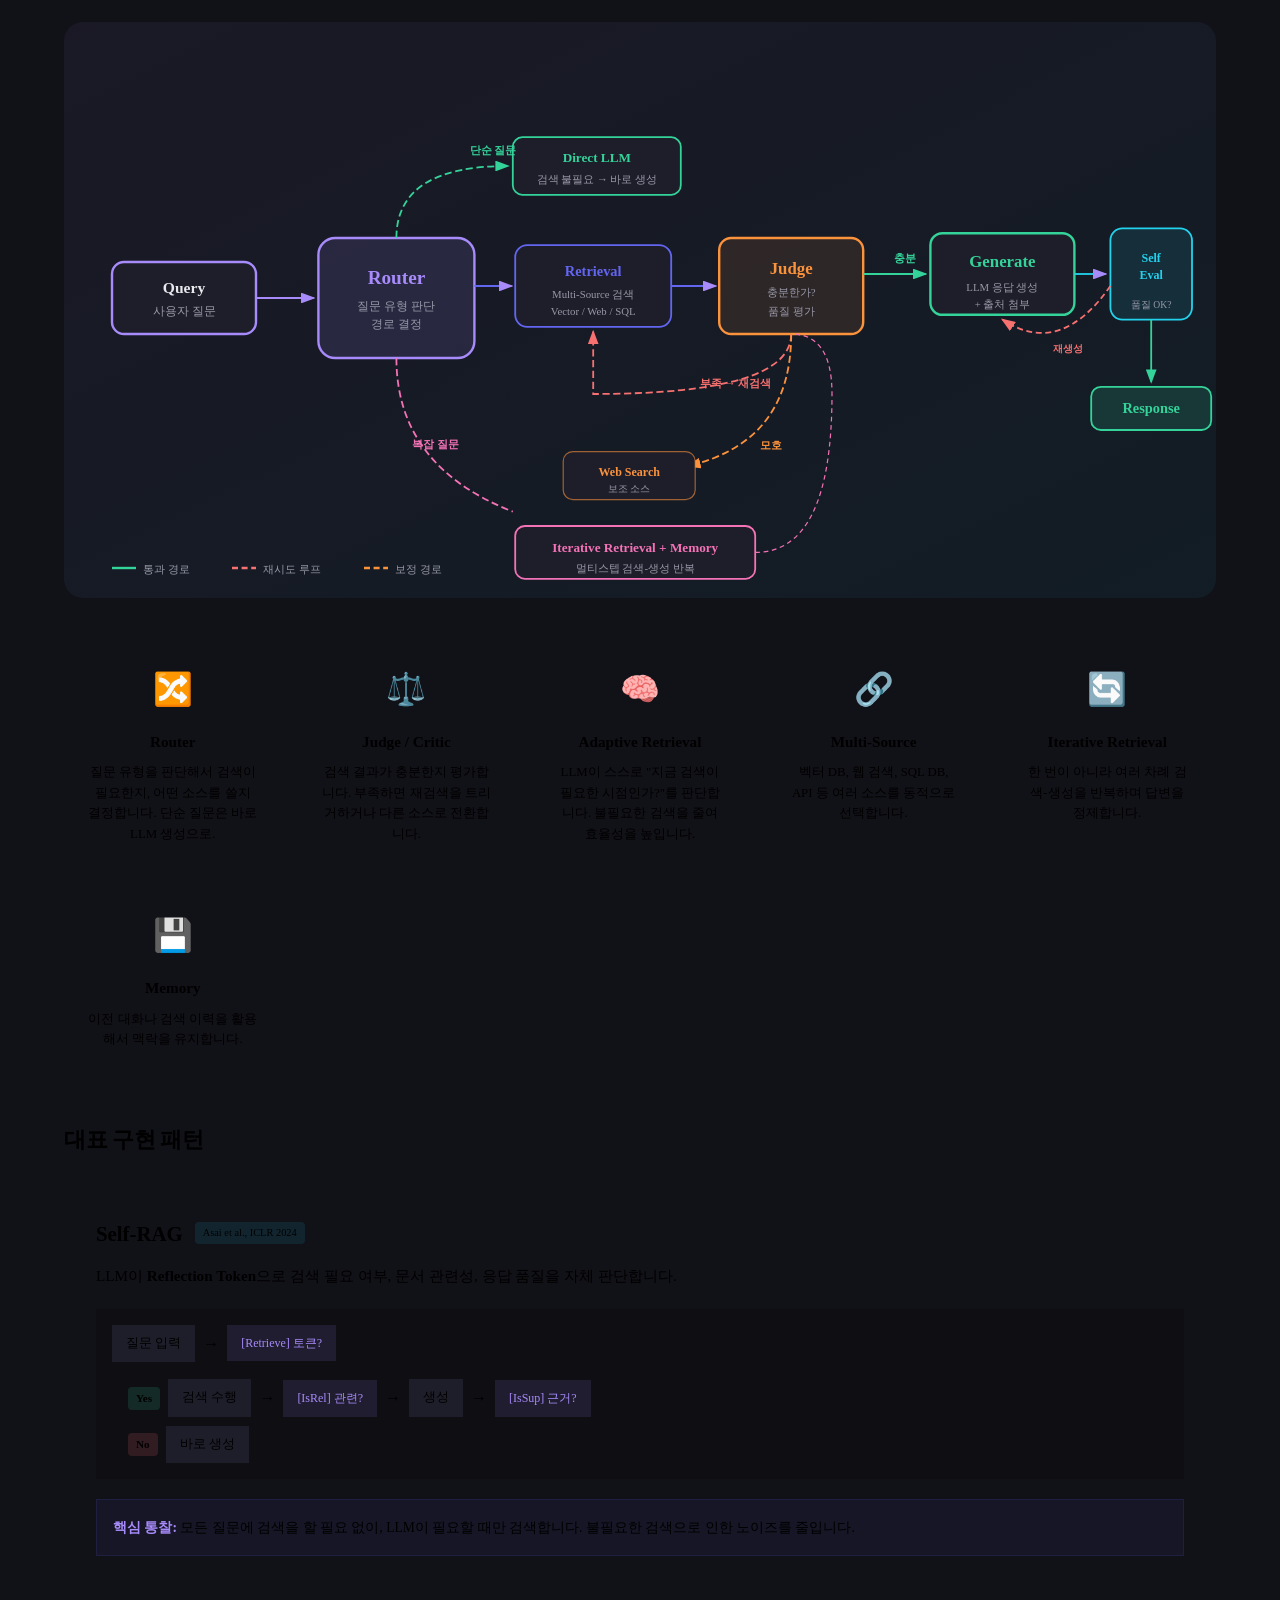
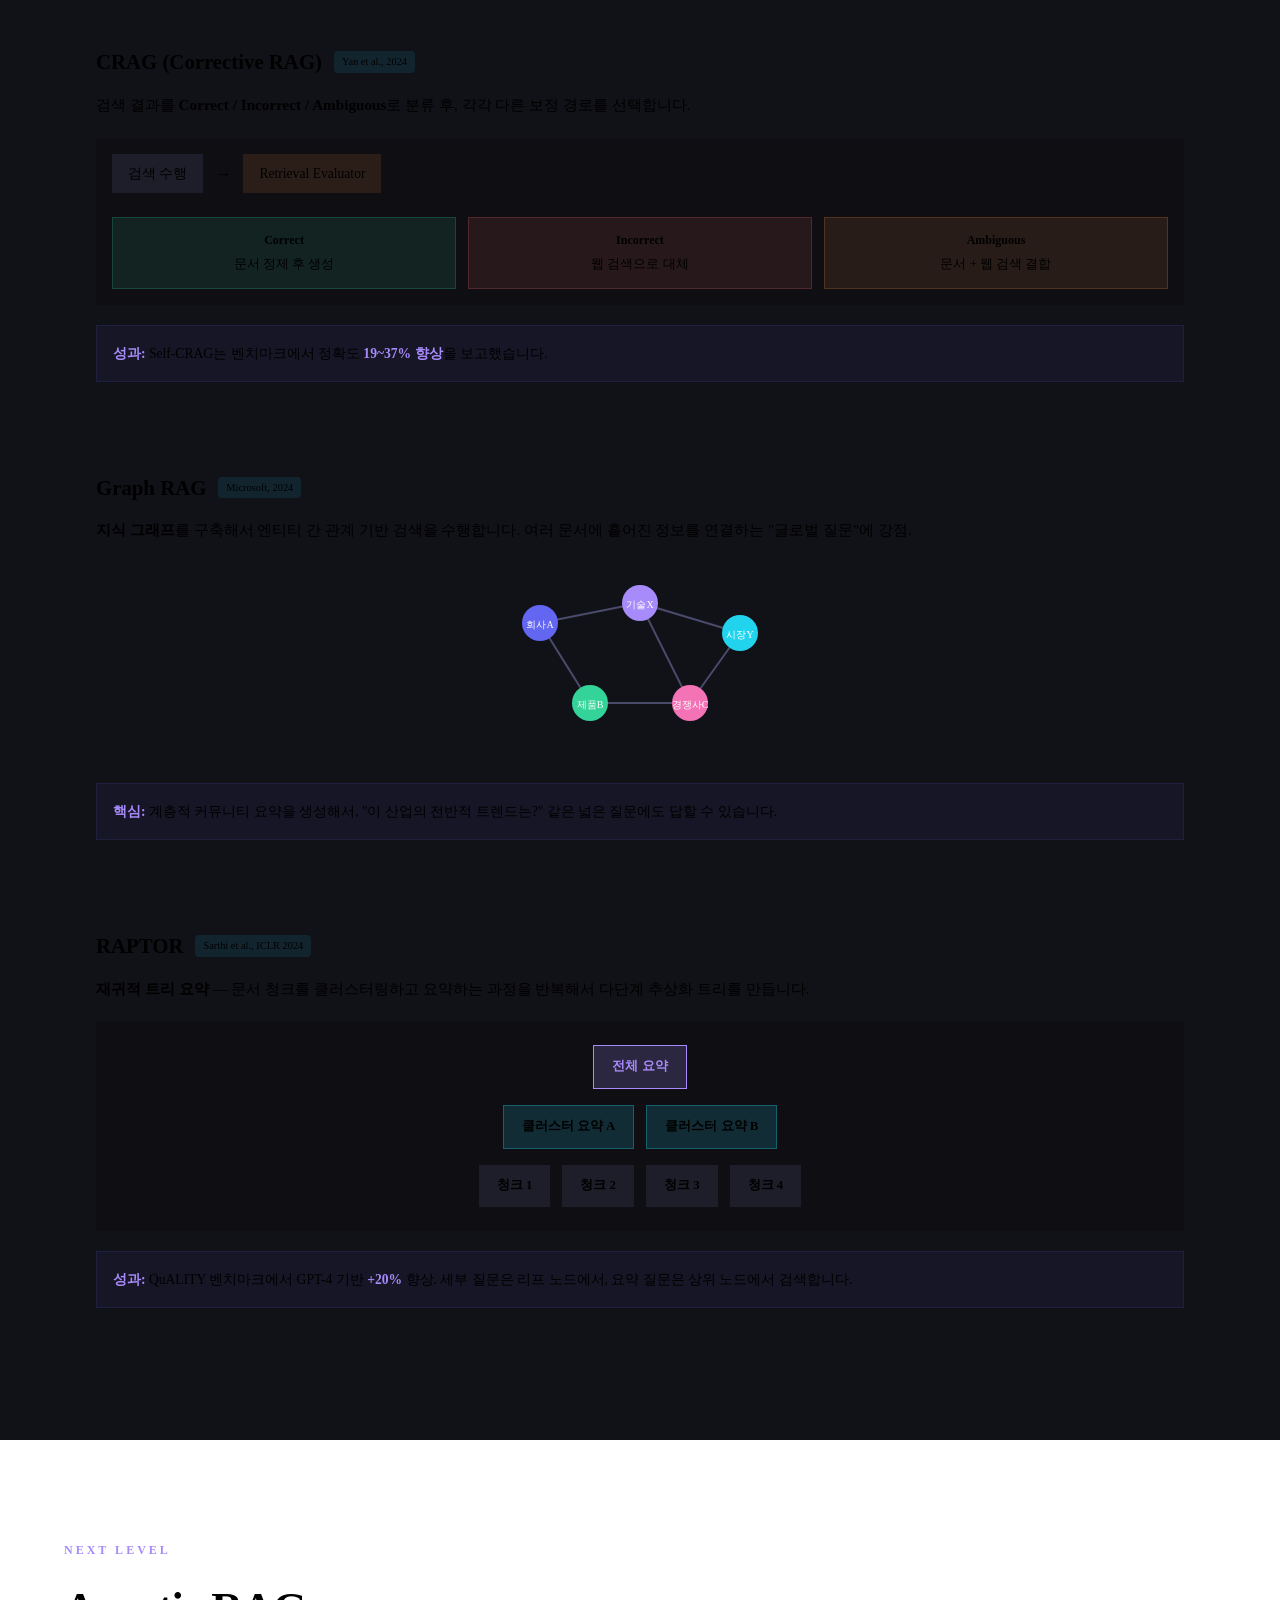
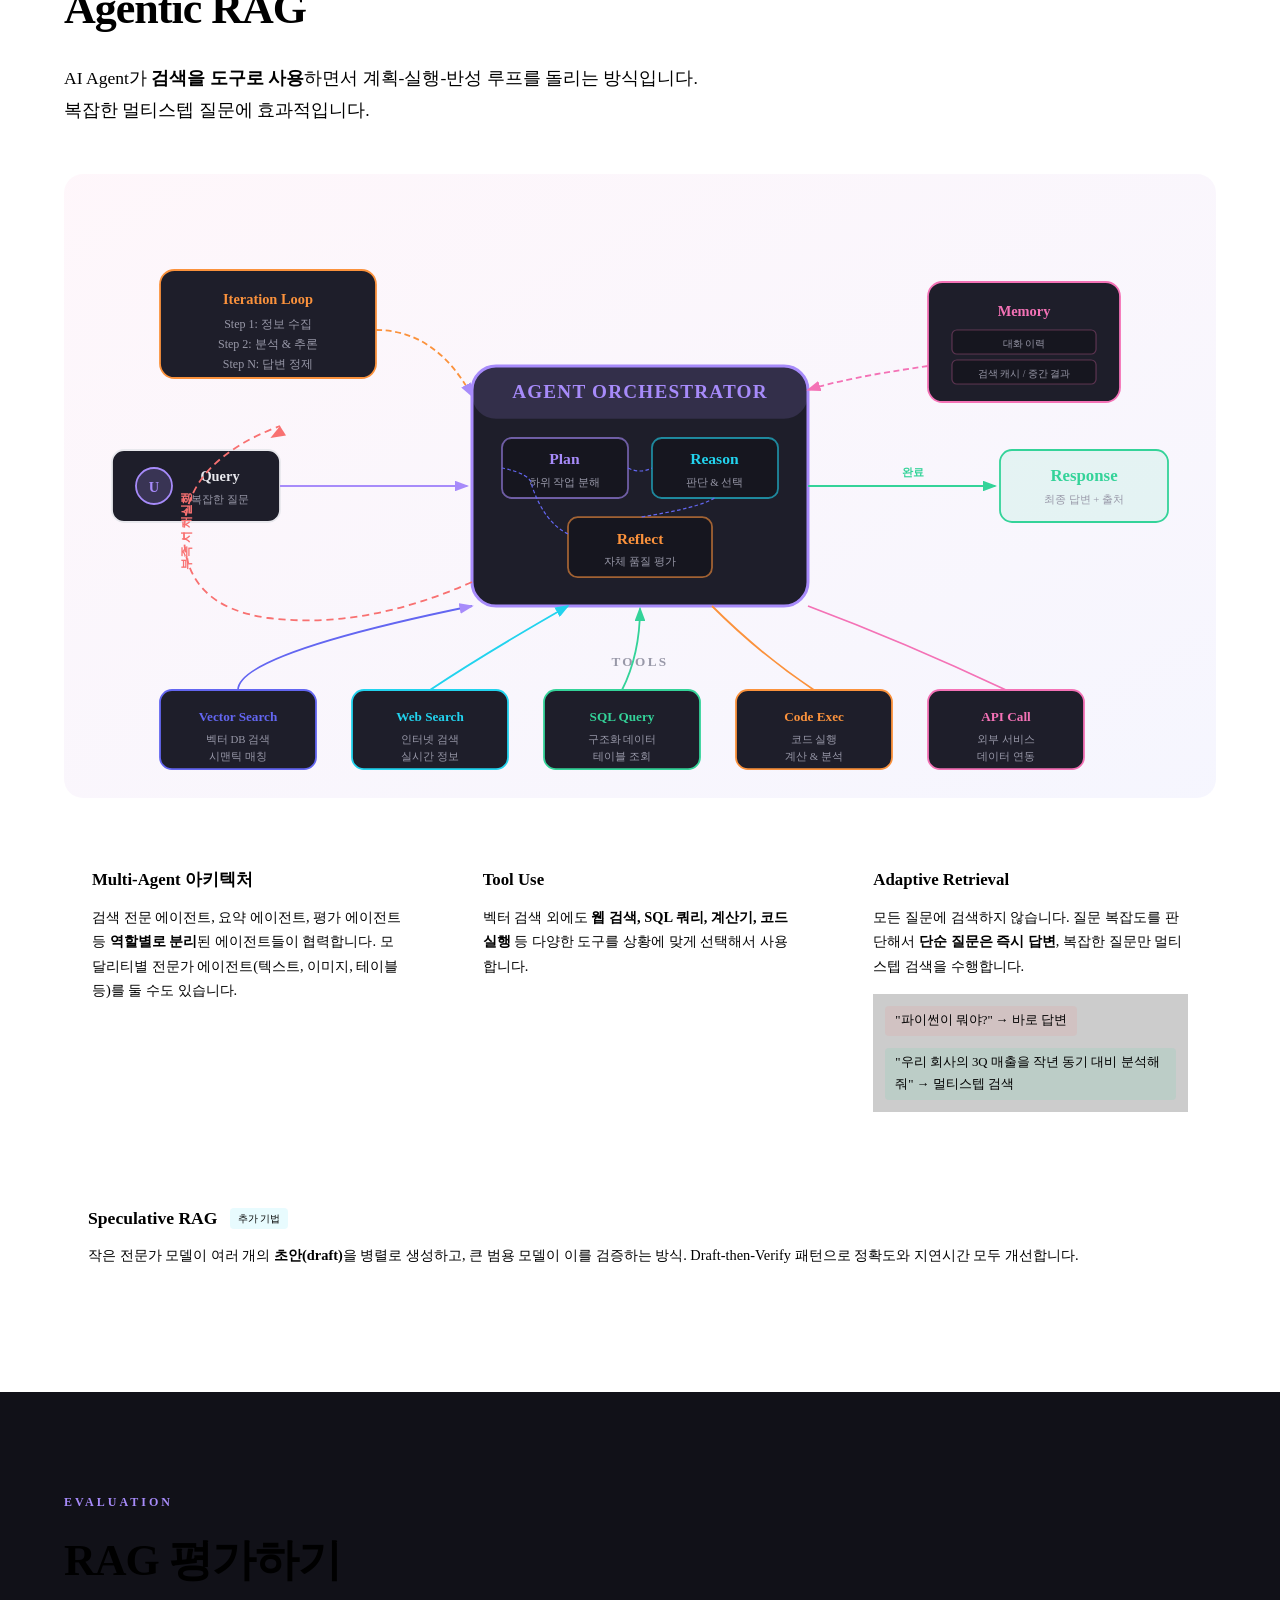
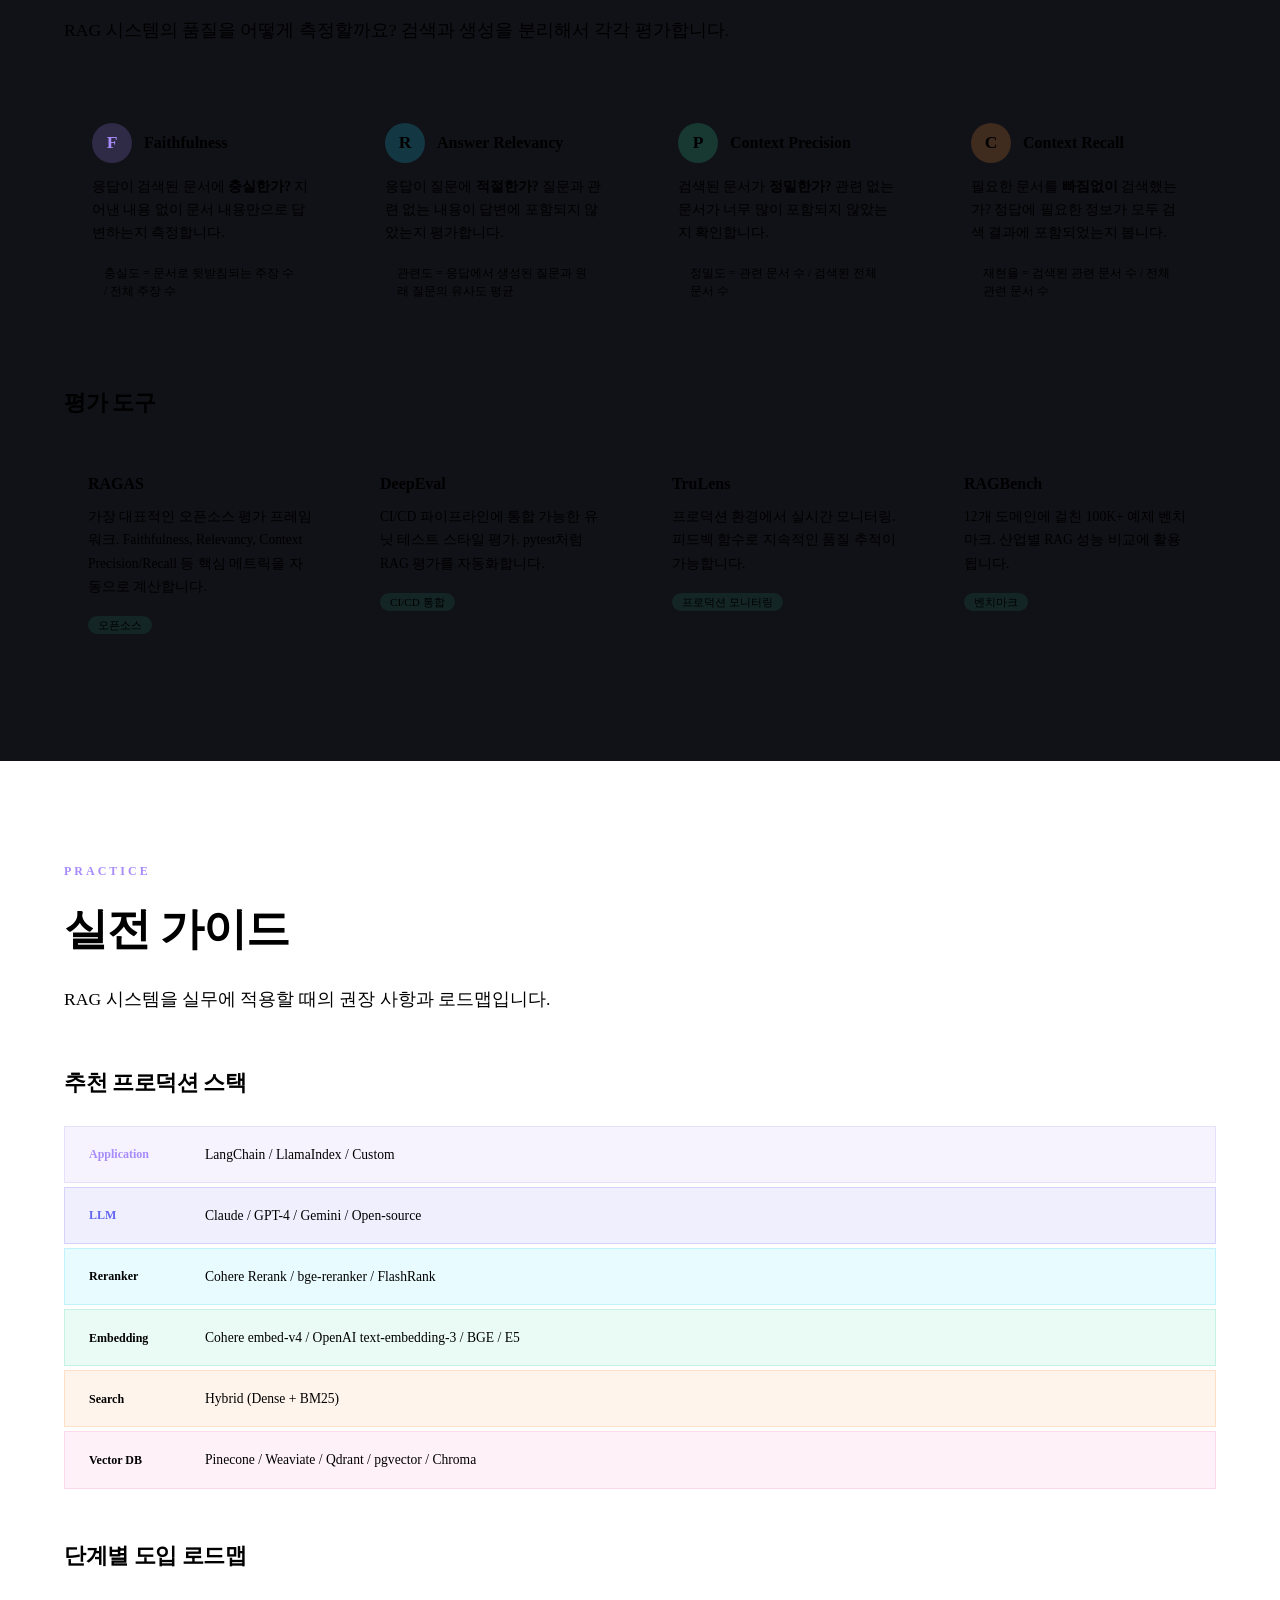
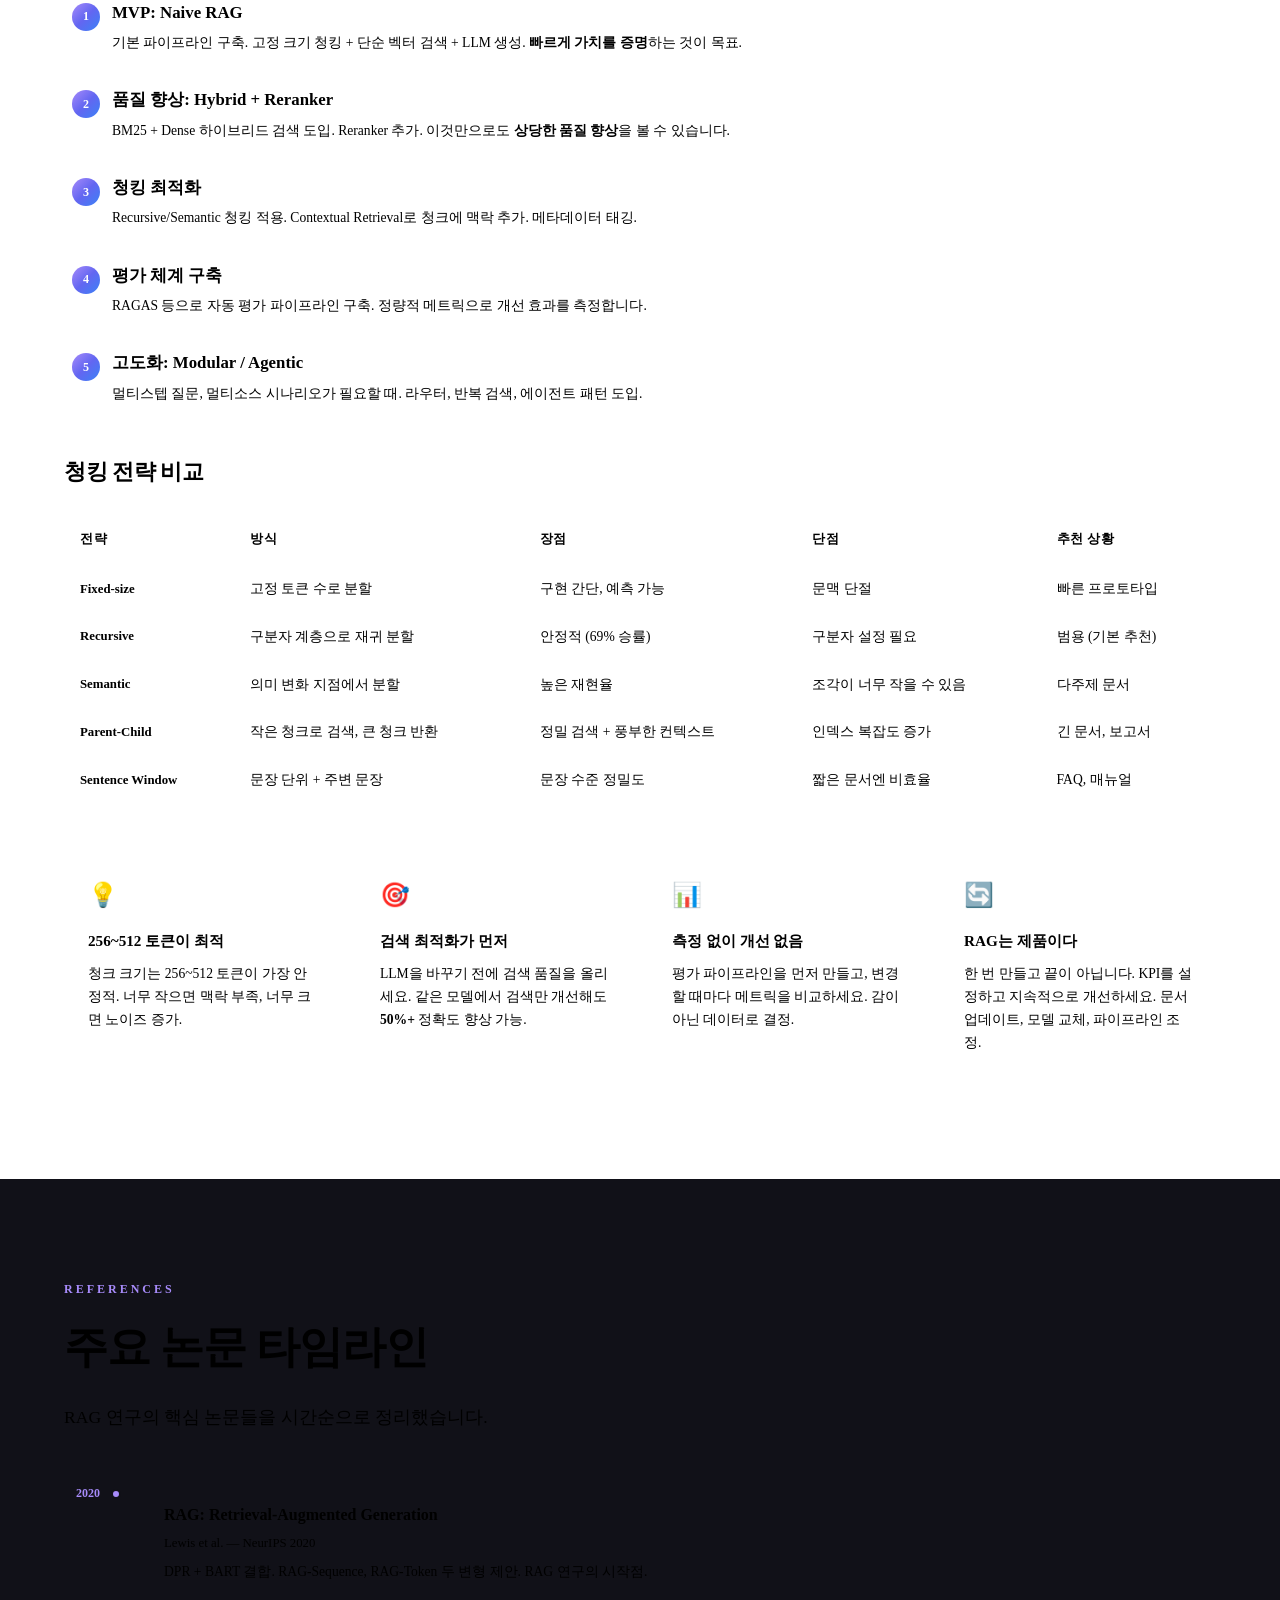
==== commit f44d48ff: "Migrate to guide-common: shared CSS/JS via submodule + versioning - Add guide-common as git submodul" ====
--- a/index.html
+++ b/index.html
@@ -3,6 +3,7 @@
 <head>
   <meta charset="UTF-8">
   <meta name="viewport" content="width=device-width, initial-scale=1.0">
+  <meta name="guide-version" content="2026.04">
   <title>RAG 완전 가이드 — Retrieval-Augmented Generation</title>
   <link rel="alternate" hreflang="en" href="en/" />
   <link rel="alternate" hreflang="ko" href="./" />
@@ -11,7 +12,8 @@
   <meta property="og:title" content="RAG 완전 가이드 — Retrieval-Augmented Generation">
   <meta property="og:description" content="Naive RAG에서 Agentic RAG까지. 아키텍처 다이어그램, 최신 논문, 실전 가이드.">
   <meta property="og:type" content="article">
-  <link rel="stylesheet" href="styles.css">
+  <link rel="stylesheet" href="common/base.css">
+  <link rel="stylesheet" href="style.css">
   <link rel="preconnect" href="https://fonts.googleapis.com">
   <link href="https://fonts.googleapis.com/css2?family=Inter:wght@400;500;600;700;800;900&family=JetBrains+Mono:wght@400;500;600&display=swap" rel="stylesheet">
   <!-- Google Analytics (GA4) -->
@@ -1653,10 +1655,12 @@
         <a href="https://www.linkedin.com/in/desty" target="_blank" style="opacity:0.7;transition:opacity 0.3s;">LinkedIn</a>
       </div>
       <div style="margin-top:12px;font-size:0.8rem;opacity:0.4;">Built by <a href="https://desty.github.io/" style="opacity:1;">desty</a></div>
+      <span class="footer-version" style="margin-top:8px;">v2026.04</span>
     </div>
   </div>
 </footer>
 
+<script src="common/base.js"></script>
 <script src="script.js"></script>
 </body>
 </html>
--- a/style.css
+++ b/style.css
@@ -0,0 +1,2202 @@
+/* ====== RAG GUIDE - Override Styles ====== */
+/* Base styles from common/base.css */
+
+/* ====== DESIGN TOKENS (guide-specific + aliases) ====== */
+:root {
+  /* Accent & Gradients */
+  --accent: var(--purple);
+  --accent-dim: var(--purple-dim);
+  --gradient-1: linear-gradient(135deg, #a78bfa 0%, #6366f1 50%, #3b82f6 100%);
+
+  /* RAG-specific aliases (maps base.css vars → RAG naming) */
+  --bg-primary: var(--bg);
+  --bg-secondary: #111118;
+  --bg-elevated: #1e1e2a;
+  --text-primary: var(--text);
+  --accent-purple: #a78bfa;
+  --accent-blue: #6366f1;
+  --accent-cyan: var(--cyan);
+  --accent-green: var(--green);
+  --accent-orange: var(--orange);
+  --accent-red: var(--red);
+  --accent-pink: var(--pink);
+  --gradient-main: linear-gradient(135deg, #a78bfa 0%, #6366f1 50%, #3b82f6 100%);
+  --gradient-warm: linear-gradient(135deg, #f472b6 0%, #a78bfa 100%);
+  --gradient-cool: linear-gradient(135deg, #6366f1 0%, #22d3ee 100%);
+  --border-color: var(--border);
+  --border-subtle: var(--border-light);
+  --radius-md: var(--radius);
+  --shadow-sm: 0 2px 8px rgba(0,0,0,0.3);
+  --shadow-md: 0 4px 16px rgba(0,0,0,0.4);
+  --shadow-glow: 0 0 30px rgba(99,102,241,0.15);
+
+  /* Graph RAG colors */
+  --graph-edge: #4a4a6a;
+  --node-1: #6366f1;
+  --node-2: #a78bfa;
+  --node-3: #22d3ee;
+  --node-4: #34d399;
+  --node-5: #f472b6;
+}
+
+/* ====== RESET & BASE ====== */
+*, *::before, *::after {
+  margin: 0;
+  padding: 0;
+  box-sizing: border-box;
+}
+
+html {
+  scroll-behavior: smooth;
+  scroll-padding-top: 80px;
+}
+
+body {
+  font-family: var(--font-sans);
+  background: var(--bg-primary);
+  color: var(--text-primary);
+  line-height: 1.7;
+  -webkit-font-smoothing: antialiased;
+  overflow-x: hidden;
+}
+
+a { color: var(--accent-purple); text-decoration: none; }
+a:hover { color: var(--accent-cyan); }
+
+strong { color: var(--text-primary); font-weight: 600; }
+em { color: var(--accent-cyan); font-style: normal; }
+code {
+  font-family: var(--font-mono);
+  font-size: 0.85em;
+  background: var(--bg-card);
+  padding: 2px 8px;
+  border-radius: 4px;
+  color: var(--accent-cyan);
+}
+
+.container {
+  max-width: 1200px;
+  margin: 0 auto;
+  padding: 0 24px;
+}
+
+/* ====== NAV ====== */
+.nav {
+  position: fixed;
+  top: 0;
+  left: 0;
+  right: 0;
+  z-index: 1000;
+  background: rgba(10, 10, 15, 0.85);
+  backdrop-filter: blur(20px);
+  border-bottom: 1px solid var(--border-subtle);
+  transition: all 0.3s ease;
+}
+
+.nav.scrolled {
+  background: rgba(10, 10, 15, 0.95);
+  box-shadow: var(--shadow-md);
+}
+
+.nav-inner {
+  max-width: 1200px;
+  margin: 0 auto;
+  padding: 0 24px;
+  display: flex;
+  align-items: center;
+  justify-content: space-between;
+  height: 64px;
+}
+
+.nav-logo {
+  font-size: 1.25rem;
+  font-weight: 800;
+  color: var(--text-primary);
+  letter-spacing: -0.5px;
+}
+
+.nav-logo .accent {
+  background: var(--gradient-main);
+  -webkit-background-clip: text;
+  -webkit-text-fill-color: transparent;
+  background-clip: text;
+}
+
+.nav-toggle {
+  display: none;
+  flex-direction: column;
+  gap: 5px;
+  background: none;
+  border: none;
+  cursor: pointer;
+  padding: 4px;
+}
+
+.nav-toggle span {
+  display: block;
+  width: 24px;
+  height: 2px;
+  background: var(--text-primary);
+  transition: all 0.3s ease;
+}
+
+.nav-links {
+  display: flex;
+  list-style: none;
+  gap: 8px;
+}
+
+.nav-links a {
+  color: var(--text-secondary);
+  font-size: 0.85rem;
+  font-weight: 500;
+  padding: 6px 12px;
+  border-radius: var(--radius-sm);
+  transition: all 0.2s ease;
+}
+
+.nav-links a:hover,
+.nav-links a.active {
+  color: var(--text-primary);
+  background: rgba(167, 139, 250, 0.1);
+}
+
+/* Mobile nav */
+@media (max-width: 768px) {
+  .nav-toggle { display: flex; }
+
+  .nav-links {
+    position: fixed;
+    top: 64px;
+    left: 0;
+    right: 0;
+    background: rgba(10, 10, 15, 0.98);
+    backdrop-filter: blur(20px);
+    flex-direction: column;
+    padding: 16px 24px;
+    gap: 4px;
+    border-bottom: 1px solid var(--border-color);
+    transform: translateY(-100%);
+    opacity: 0;
+    pointer-events: none;
+    transition: all 0.3s ease;
+  }
+
+  .nav-links.active {
+    transform: translateY(0);
+    opacity: 1;
+    pointer-events: all;
+  }
+
+  .nav-links a {
+    padding: 10px 16px;
+    font-size: 1rem;
+  }
+}
+
+/* ====== HERO ====== */
+.hero {
+  position: relative;
+  min-height: 100vh;
+  display: flex;
+  align-items: center;
+  justify-content: center;
+  overflow: hidden;
+  padding: 120px 0 80px;
+}
+
+.hero-bg-grid {
+  position: absolute;
+  inset: 0;
+  background-image:
+    linear-gradient(rgba(99, 102, 241, 0.05) 1px, transparent 1px),
+    linear-gradient(90deg, rgba(99, 102, 241, 0.05) 1px, transparent 1px);
+  background-size: 60px 60px;
+  mask-image: radial-gradient(ellipse 80% 70% at 50% 40%, black 30%, transparent 70%);
+  -webkit-mask-image: radial-gradient(ellipse 80% 70% at 50% 40%, black 30%, transparent 70%);
+}
+
+.hero::before {
+  content: '';
+  position: absolute;
+  top: -200px;
+  left: 50%;
+  transform: translateX(-50%);
+  width: 800px;
+  height: 800px;
+  background: radial-gradient(circle, rgba(99, 102, 241, 0.12) 0%, transparent 60%);
+  pointer-events: none;
+}
+
+.hero-content {
+  position: relative;
+  text-align: center;
+}
+
+.hero-badge {
+  display: inline-block;
+  font-family: var(--font-mono);
+  font-size: 0.8rem;
+  font-weight: 500;
+  color: var(--accent-purple);
+  background: rgba(167, 139, 250, 0.1);
+  border: 1px solid rgba(167, 139, 250, 0.2);
+  padding: 6px 16px;
+  border-radius: 100px;
+  margin-bottom: 24px;
+  letter-spacing: 1px;
+}
+
+.hero-title {
+  font-size: clamp(3rem, 8vw, 6rem);
+  font-weight: 900;
+  line-height: 1.1;
+  letter-spacing: -2px;
+  margin-bottom: 24px;
+}
+
+.gradient-text {
+  background: var(--gradient-main);
+  -webkit-background-clip: text;
+  -webkit-text-fill-color: transparent;
+  background-clip: text;
+}
+
+.hero-subtitle {
+  font-size: 1.2rem;
+  color: var(--text-secondary);
+  max-width: 600px;
+  margin: 0 auto 48px;
+  line-height: 1.8;
+}
+
+.hero-stats {
+  display: flex;
+  justify-content: center;
+  gap: 48px;
+  margin-bottom: 48px;
+  flex-wrap: wrap;
+}
+
+.stat {
+  text-align: center;
+}
+
+.stat-number {
+  display: block;
+  font-size: 2rem;
+  font-weight: 800;
+  background: var(--gradient-main);
+  -webkit-background-clip: text;
+  -webkit-text-fill-color: transparent;
+  background-clip: text;
+}
+
+.stat-label {
+  font-size: 0.8rem;
+  color: var(--text-muted);
+  margin-top: 4px;
+}
+
+.hero-cta {
+  display: inline-flex;
+  align-items: center;
+  gap: 8px;
+  padding: 14px 32px;
+  background: var(--gradient-main);
+  color: white;
+  font-weight: 600;
+  border-radius: 100px;
+  transition: all 0.3s ease;
+  box-shadow: 0 4px 20px rgba(99, 102, 241, 0.3);
+}
+
+.hero-cta:hover {
+  transform: translateY(-2px);
+  box-shadow: 0 8px 30px rgba(99, 102, 241, 0.4);
+  color: white;
+}
+
+/* ====== SECTIONS ====== */
+.section {
+  padding: 100px 0;
+}
+
+.section-dark {
+  background: var(--bg-secondary);
+}
+
+.section-label {
+  font-family: var(--font-mono);
+  font-size: 0.75rem;
+  font-weight: 600;
+  color: var(--accent-purple);
+  letter-spacing: 3px;
+  text-transform: uppercase;
+  margin-bottom: 12px;
+}
+
+.section-title {
+  font-size: clamp(2rem, 4vw, 2.75rem);
+  font-weight: 800;
+  letter-spacing: -1px;
+  margin-bottom: 16px;
+}
+
+.section-desc {
+  font-size: 1.1rem;
+  color: var(--text-secondary);
+  max-width: 700px;
+  margin-bottom: 48px;
+  line-height: 1.8;
+}
+
+.subsection-title {
+  font-size: 1.4rem;
+  font-weight: 700;
+  margin: 48px 0 24px;
+  letter-spacing: -0.5px;
+}
+
+/* ====== PROBLEM CARDS ====== */
+.problem-cards {
+  display: grid;
+  grid-template-columns: repeat(auto-fit, minmax(260px, 1fr));
+  gap: 20px;
+  margin-bottom: 40px;
+}
+
+.problem-card {
+  background: var(--bg-card);
+  border: 1px solid var(--border-color);
+  border-radius: var(--radius-lg);
+  padding: 32px 24px;
+  transition: all 0.3s ease;
+}
+
+.problem-card:hover {
+  background: var(--bg-card-hover);
+  border-color: var(--accent-red);
+  transform: translateY(-4px);
+  box-shadow: var(--shadow-md);
+}
+
+.problem-icon {
+  width: 48px;
+  height: 48px;
+  color: var(--accent-red);
+  margin-bottom: 16px;
+}
+
+.problem-card h3 {
+  font-size: 1.15rem;
+  font-weight: 700;
+  margin-bottom: 8px;
+}
+
+.problem-card p {
+  font-size: 0.9rem;
+  color: var(--text-secondary);
+  line-height: 1.7;
+}
+
+/* Solution banner */
+.solution-banner {
+  display: flex;
+  align-items: center;
+  gap: 24px;
+  background: linear-gradient(135deg, rgba(99, 102, 241, 0.1) 0%, rgba(167, 139, 250, 0.1) 100%);
+  border: 1px solid rgba(99, 102, 241, 0.2);
+  border-radius: var(--radius-lg);
+  padding: 32px;
+}
+
+.solution-icon {
+  flex-shrink: 0;
+  width: 56px;
+  height: 56px;
+}
+
+.solution-text h3 {
+  font-size: 1.2rem;
+  font-weight: 700;
+  margin-bottom: 8px;
+  background: var(--gradient-main);
+  -webkit-background-clip: text;
+  -webkit-text-fill-color: transparent;
+  background-clip: text;
+}
+
+.solution-text p {
+  color: var(--text-secondary);
+  font-size: 0.95rem;
+}
+
+/* ====== ANALOGY BOX ====== */
+.analogy-box {
+  display: flex;
+  align-items: center;
+  justify-content: center;
+  gap: 40px;
+  background: var(--bg-card);
+  border: 1px solid var(--border-color);
+  border-radius: var(--radius-xl);
+  padding: 48px 32px;
+  margin-bottom: 48px;
+  flex-wrap: wrap;
+}
+
+.analogy-left, .analogy-right {
+  text-align: center;
+  flex: 1;
+  min-width: 200px;
+}
+
+.analogy-emoji {
+  font-size: 3rem;
+  margin-bottom: 12px;
+}
+
+.analogy-left h4, .analogy-right h4 {
+  font-size: 1.2rem;
+  font-weight: 700;
+  margin-bottom: 4px;
+}
+
+.analogy-left p, .analogy-right p {
+  font-size: 0.95rem;
+  color: var(--text-secondary);
+}
+
+.muted { color: var(--text-muted); font-size: 0.85rem; }
+
+.analogy-vs {
+  font-size: 1.5rem;
+  font-weight: 800;
+  color: var(--accent-purple);
+  flex-shrink: 0;
+}
+
+.analogy-right {
+  background: rgba(99, 102, 241, 0.08);
+  border-radius: var(--radius-lg);
+  padding: 24px;
+  border: 1px solid rgba(99, 102, 241, 0.15);
+}
+
+/* ====== PIPELINE ====== */
+.pipeline-section {
+  margin-bottom: 48px;
+}
+
+.pipeline {
+  display: flex;
+  align-items: center;
+  justify-content: center;
+  gap: 0;
+  padding: 40px 0;
+  overflow-x: auto;
+  flex-wrap: wrap;
+}
+
+.pipeline-step {
+  text-align: center;
+  flex-shrink: 0;
+}
+
+.step-icon {
+  width: 72px;
+  height: 72px;
+  border-radius: 50%;
+  display: flex;
+  align-items: center;
+  justify-content: center;
+  margin: 0 auto 12px;
+  font-size: 1.5rem;
+  font-weight: 800;
+  border: 2px solid;
+}
+
+.step-icon svg {
+  width: 32px;
+  height: 32px;
+}
+
+.query-icon { background: rgba(167, 139, 250, 0.15); border-color: var(--accent-purple); color: var(--accent-purple); }
+.retrieve-icon { background: rgba(34, 211, 238, 0.15); border-color: var(--accent-cyan); color: var(--accent-cyan); }
+.augment-icon { background: rgba(52, 211, 153, 0.15); border-color: var(--accent-green); color: var(--accent-green); }
+.generate-icon { background: rgba(251, 146, 60, 0.15); border-color: var(--accent-orange); color: var(--accent-orange); }
+
+.step-label {
+  font-weight: 700;
+  font-size: 0.95rem;
+  margin-bottom: 4px;
+}
+
+.step-desc {
+  font-size: 0.8rem;
+  color: var(--text-muted);
+}
+
+.pipeline-arrow {
+  width: 48px;
+  color: var(--text-muted);
+  flex-shrink: 0;
+}
+
+.pipeline-arrow svg {
+  width: 100%;
+  height: auto;
+}
+
+/* ====== CONCEPT GRID ====== */
+.concept-grid {
+  display: grid;
+  grid-template-columns: repeat(auto-fit, minmax(320px, 1fr));
+  gap: 24px;
+  margin-bottom: 40px;
+}
+
+.concept-card {
+  background: var(--bg-card);
+  border: 1px solid var(--border-color);
+  border-radius: var(--radius-lg);
+  padding: 32px;
+  transition: all 0.3s ease;
+}
+
+.concept-card:hover {
+  border-color: var(--accent-purple);
+  box-shadow: var(--shadow-glow);
+}
+
+.concept-number {
+  font-family: var(--font-mono);
+  font-size: 2.5rem;
+  font-weight: 800;
+  color: rgba(167, 139, 250, 0.2);
+  margin-bottom: 8px;
+  line-height: 1;
+}
+
+.concept-card h4 {
+  font-size: 1.15rem;
+  font-weight: 700;
+  margin-bottom: 12px;
+}
+
+.concept-card p {
+  font-size: 0.9rem;
+  color: var(--text-secondary);
+  margin-bottom: 20px;
+}
+
+/* Embedding visual */
+.concept-visual {
+  position: relative;
+  height: 160px;
+  background: rgba(0, 0, 0, 0.3);
+  border-radius: var(--radius-md);
+  overflow: hidden;
+}
+
+.vector-point {
+  position: absolute;
+  left: var(--x);
+  top: var(--y);
+  width: 10px;
+  height: 10px;
+  background: var(--accent-purple);
+  border-radius: 50%;
+  transition: all 0.3s ease;
+}
+
+.vector-point span {
+  position: absolute;
+  bottom: 14px;
+  left: 50%;
+  transform: translateX(-50%);
+  font-size: 0.7rem;
+  color: var(--text-secondary);
+  white-space: nowrap;
+  font-weight: 500;
+}
+
+.vector-point:nth-child(2) { background: var(--accent-cyan); }
+.vector-point:nth-child(3) { background: var(--accent-orange); }
+.vector-point:nth-child(4) { background: var(--accent-red); }
+.vector-point:nth-child(5) { background: var(--accent-green); }
+
+/* DB visual */
+.db-visual {
+  display: flex;
+  flex-direction: column;
+  align-items: center;
+  justify-content: center;
+  gap: 12px;
+}
+
+.db-icon-large {
+  width: 64px;
+  height: 64px;
+  color: var(--accent-cyan);
+}
+
+.db-examples {
+  font-family: var(--font-mono);
+  font-size: 0.7rem;
+  color: var(--text-muted);
+  text-align: center;
+}
+
+/* Search visual */
+.search-visual {
+  display: flex;
+  flex-direction: column;
+  justify-content: center;
+  padding: 16px;
+}
+
+.search-query {
+  font-family: var(--font-mono);
+  font-size: 0.8rem;
+  color: var(--accent-purple);
+  margin-bottom: 12px;
+  padding: 6px 12px;
+  background: rgba(167, 139, 250, 0.1);
+  border-radius: var(--radius-sm);
+  display: inline-block;
+}
+
+.search-results {
+  display: flex;
+  flex-direction: column;
+  gap: 6px;
+}
+
+.search-result {
+  display: flex;
+  justify-content: space-between;
+  align-items: center;
+  font-size: 0.75rem;
+  padding: 6px 10px;
+  border-radius: 6px;
+  background: rgba(255,255,255,0.03);
+}
+
+.search-result span {
+  font-family: var(--font-mono);
+  font-size: 0.7rem;
+}
+
+.match-high { border-left: 3px solid var(--accent-green); }
+.match-high span { color: var(--accent-green); }
+.match-mid { border-left: 3px solid var(--accent-orange); }
+.match-mid span { color: var(--accent-orange); }
+.match-low { border-left: 3px solid var(--text-muted); }
+.match-low span { color: var(--text-muted); }
+
+/* Paper ref */
+.paper-ref {
+  background: var(--bg-card);
+  border: 1px solid var(--border-color);
+  border-left: 4px solid var(--accent-purple);
+  border-radius: var(--radius-md);
+  padding: 24px;
+}
+
+.paper-tag {
+  display: inline-block;
+  font-family: var(--font-mono);
+  font-size: 0.7rem;
+  font-weight: 600;
+  color: var(--accent-purple);
+  background: rgba(167, 139, 250, 0.1);
+  padding: 2px 8px;
+  border-radius: 4px;
+  margin-right: 8px;
+  text-transform: uppercase;
+  letter-spacing: 1px;
+}
+
+.paper-ref p {
+  font-size: 0.9rem;
+  color: var(--text-secondary);
+  margin-top: 8px;
+}
+
+/* ====== EVOLUTION TIMELINE ====== */
+.evolution-timeline {
+  position: relative;
+  padding-left: 40px;
+}
+
+.evolution-timeline::before {
+  content: '';
+  position: absolute;
+  left: 15px;
+  top: 0;
+  bottom: 0;
+  width: 2px;
+  background: linear-gradient(to bottom, var(--accent-red), var(--accent-orange), var(--accent-green));
+}
+
+.evo-item {
+  position: relative;
+  margin-bottom: 40px;
+}
+
+.evo-item:last-child { margin-bottom: 0; }
+
+.evo-marker {
+  position: absolute;
+  left: -33px;
+  top: 8px;
+  width: 16px;
+  height: 16px;
+  border-radius: 50%;
+  border: 3px solid;
+}
+
+.evo-naive .evo-marker { border-color: var(--accent-red); background: var(--bg-primary); }
+.evo-advanced .evo-marker { border-color: var(--accent-orange); background: var(--bg-primary); }
+.evo-modular .evo-marker { border-color: var(--accent-green); background: var(--bg-primary); }
+
+.evo-content {
+  background: var(--bg-card);
+  border: 1px solid var(--border-color);
+  border-radius: var(--radius-md);
+  padding: 24px;
+}
+
+.evo-year {
+  font-family: var(--font-mono);
+  font-size: 0.75rem;
+  color: var(--text-muted);
+  margin-bottom: 4px;
+}
+
+.evo-content h3 {
+  font-size: 1.2rem;
+  font-weight: 700;
+  margin-bottom: 8px;
+}
+
+.evo-content p {
+  font-size: 0.9rem;
+  color: var(--text-secondary);
+  margin-bottom: 8px;
+}
+
+.evo-content code {
+  display: block;
+  padding: 8px 12px;
+  font-size: 0.8rem;
+  margin-top: 4px;
+}
+
+/* ====== NAIVE RAG ====== */
+.naive-pipeline {
+  display: flex;
+  flex-direction: column;
+  align-items: center;
+  gap: 0;
+  padding: 20px 0 40px;
+}
+
+.naive-step {
+  text-align: center;
+  background: var(--bg-card);
+  border: 1px solid var(--border-color);
+  border-radius: var(--radius-md);
+  padding: 24px 32px;
+  max-width: 400px;
+  width: 100%;
+  transition: all 0.3s ease;
+}
+
+.naive-step:hover {
+  border-color: var(--accent-purple);
+  transform: scale(1.02);
+}
+
+.naive-icon {
+  width: 48px;
+  height: 48px;
+  color: var(--accent-purple);
+  margin: 0 auto 12px;
+}
+
+.naive-step h4 {
+  font-size: 1rem;
+  font-weight: 700;
+  margin-bottom: 8px;
+}
+
+.naive-step p {
+  font-size: 0.85rem;
+  color: var(--text-secondary);
+}
+
+.naive-arrow-down {
+  width: 24px;
+  height: 48px;
+  color: var(--text-muted);
+}
+
+.naive-arrow-down svg {
+  width: 100%;
+  height: 100%;
+}
+
+/* Limit cards */
+.limit-cards {
+  display: grid;
+  grid-template-columns: repeat(auto-fit, minmax(240px, 1fr));
+  gap: 16px;
+}
+
+.limit-card {
+  background: rgba(248, 113, 113, 0.05);
+  border: 1px solid rgba(248, 113, 113, 0.15);
+  border-radius: var(--radius-md);
+  padding: 24px;
+  transition: all 0.3s ease;
+}
+
+.limit-card:hover {
+  border-color: rgba(248, 113, 113, 0.3);
+  background: rgba(248, 113, 113, 0.08);
+}
+
+.limit-number {
+  font-family: var(--font-mono);
+  font-size: 1.5rem;
+  font-weight: 800;
+  color: rgba(248, 113, 113, 0.3);
+  margin-bottom: 8px;
+}
+
+.limit-card h4 {
+  font-size: 0.95rem;
+  font-weight: 700;
+  margin-bottom: 8px;
+}
+
+.limit-card p {
+  font-size: 0.85rem;
+  color: var(--text-secondary);
+}
+
+/* ====== ADVANCED RAG TABS ====== */
+.adv-tabs {
+  margin-top: 32px;
+}
+
+.tab-buttons {
+  display: flex;
+  gap: 8px;
+  margin-bottom: 24px;
+  flex-wrap: wrap;
+}
+
+.tab-btn {
+  display: flex;
+  align-items: center;
+  gap: 8px;
+  padding: 12px 20px;
+  background: var(--bg-card);
+  border: 1px solid var(--border-color);
+  border-radius: var(--radius-md);
+  color: var(--text-secondary);
+  font-family: var(--font-sans);
+  font-size: 0.9rem;
+  font-weight: 600;
+  cursor: pointer;
+  transition: all 0.3s ease;
+}
+
+.tab-btn:hover {
+  border-color: var(--accent-purple);
+  color: var(--text-primary);
+}
+
+.tab-btn.active {
+  background: rgba(99, 102, 241, 0.1);
+  border-color: var(--accent-blue);
+  color: var(--text-primary);
+}
+
+.tab-number {
+  display: flex;
+  align-items: center;
+  justify-content: center;
+  width: 24px;
+  height: 24px;
+  border-radius: 50%;
+  background: var(--bg-elevated);
+  font-size: 0.75rem;
+  font-weight: 700;
+}
+
+.tab-btn.active .tab-number {
+  background: var(--accent-blue);
+  color: white;
+}
+
+.tab-content {
+  display: none;
+}
+
+.tab-content.active {
+  display: block;
+  animation: fadeIn 0.3s ease;
+}
+
+@keyframes fadeIn {
+  from { opacity: 0; transform: translateY(8px); }
+  to { opacity: 1; transform: translateY(0); }
+}
+
+/* Technique grid */
+.technique-grid {
+  display: grid;
+  grid-template-columns: repeat(auto-fit, minmax(320px, 1fr));
+  gap: 20px;
+}
+
+.technique-card {
+  background: var(--bg-card);
+  border: 1px solid var(--border-color);
+  border-radius: var(--radius-md);
+  padding: 28px;
+  transition: all 0.3s ease;
+}
+
+.technique-card:hover {
+  border-color: rgba(99, 102, 241, 0.3);
+  box-shadow: var(--shadow-sm);
+}
+
+.technique-featured {
+  grid-column: 1 / -1;
+}
+
+.technique-card h4 {
+  font-size: 1.05rem;
+  font-weight: 700;
+  margin-bottom: 10px;
+  display: flex;
+  align-items: center;
+  gap: 10px;
+  flex-wrap: wrap;
+}
+
+.paper-badge {
+  font-family: var(--font-mono);
+  font-size: 0.65rem;
+  font-weight: 500;
+  color: var(--accent-cyan);
+  background: rgba(34, 211, 238, 0.1);
+  padding: 2px 8px;
+  border-radius: 4px;
+}
+
+.technique-card p {
+  font-size: 0.9rem;
+  color: var(--text-secondary);
+  line-height: 1.7;
+}
+
+.technique-note {
+  font-size: 0.8rem !important;
+  color: var(--text-muted) !important;
+  margin-top: 16px;
+  padding-top: 12px;
+  border-top: 1px solid var(--border-subtle);
+}
+
+/* Technique example */
+.technique-example {
+  display: flex;
+  align-items: center;
+  gap: 12px;
+  margin-top: 16px;
+  padding: 12px;
+  background: rgba(0,0,0,0.2);
+  border-radius: var(--radius-sm);
+  font-size: 0.8rem;
+  flex-wrap: wrap;
+}
+
+.example-before {
+  color: var(--text-muted);
+  padding: 4px 10px;
+  background: rgba(248, 113, 113, 0.1);
+  border-radius: 4px;
+}
+
+.example-arrow {
+  color: var(--accent-purple);
+  font-weight: 700;
+}
+
+.example-after {
+  color: var(--accent-green);
+  padding: 4px 10px;
+  background: rgba(52, 211, 153, 0.1);
+  border-radius: 4px;
+}
+
+/* Technique flow */
+.technique-flow {
+  display: flex;
+  align-items: center;
+  gap: 8px;
+  margin-top: 16px;
+  flex-wrap: wrap;
+}
+
+.flow-step {
+  padding: 6px 14px;
+  background: var(--bg-elevated);
+  border: 1px solid var(--border-color);
+  border-radius: var(--radius-sm);
+  font-size: 0.8rem;
+  font-weight: 500;
+}
+
+.flow-step.highlight {
+  background: rgba(167, 139, 250, 0.15);
+  border-color: var(--accent-purple);
+  color: var(--accent-purple);
+}
+
+.flow-arrow {
+  color: var(--text-muted);
+  font-weight: 700;
+}
+
+/* Chunk comparison */
+.chunk-comparison {
+  display: flex;
+  flex-direction: column;
+  gap: 8px;
+  margin-top: 16px;
+}
+
+.chunk-type {
+  display: flex;
+  align-items: baseline;
+  gap: 12px;
+  padding: 8px 12px;
+  background: rgba(0,0,0,0.2);
+  border-radius: var(--radius-sm);
+  font-size: 0.8rem;
+}
+
+.chunk-type strong {
+  font-family: var(--font-mono);
+  font-size: 0.75rem;
+  color: var(--accent-cyan);
+  min-width: 100px;
+}
+
+.chunk-desc {
+  color: var(--text-secondary);
+}
+
+/* Hybrid visual */
+.hybrid-visual {
+  display: flex;
+  align-items: center;
+  gap: 16px;
+  margin-top: 20px;
+  padding: 20px;
+  background: rgba(0,0,0,0.2);
+  border-radius: var(--radius-md);
+  flex-wrap: wrap;
+  justify-content: center;
+}
+
+.hybrid-side {
+  text-align: center;
+  flex: 1;
+  min-width: 120px;
+}
+
+.hybrid-label {
+  font-size: 0.8rem;
+  font-weight: 600;
+  margin-bottom: 8px;
+}
+
+.hybrid-bar {
+  height: 8px;
+  border-radius: 4px;
+  margin-bottom: 6px;
+}
+
+.dense-bar { background: var(--accent-purple); width: 80%; margin: 0 auto 6px; }
+.sparse-bar { background: var(--accent-orange); width: 70%; margin: 0 auto 6px; }
+.hybrid-bar-result { background: var(--gradient-main); width: 95%; margin: 0 auto 6px; }
+
+.hybrid-desc {
+  font-size: 0.7rem;
+  color: var(--text-muted);
+}
+
+.hybrid-plus, .hybrid-equals {
+  font-size: 1.5rem;
+  font-weight: 800;
+  color: var(--text-muted);
+  flex-shrink: 0;
+}
+
+/* Rerank visual */
+.rerank-visual {
+  display: flex;
+  align-items: center;
+  gap: 16px;
+  margin-top: 20px;
+  flex-wrap: wrap;
+  justify-content: center;
+}
+
+.rerank-before, .rerank-after {
+  flex: 1;
+  min-width: 180px;
+}
+
+.rerank-label {
+  font-size: 0.75rem;
+  font-weight: 600;
+  color: var(--text-muted);
+  margin-bottom: 8px;
+}
+
+.rerank-item {
+  display: flex;
+  justify-content: space-between;
+  padding: 8px 12px;
+  margin-bottom: 4px;
+  background: rgba(0,0,0,0.2);
+  border-radius: 6px;
+  font-size: 0.8rem;
+}
+
+.rerank-item .score {
+  font-family: var(--font-mono);
+  font-size: 0.75rem;
+  color: var(--text-muted);
+}
+
+.highlight-bad { border-left: 3px solid var(--accent-orange); }
+.highlight-good {
+  border-left: 3px solid var(--accent-green);
+  background: rgba(52, 211, 153, 0.1) !important;
+}
+.highlight-good .score { color: var(--accent-green) !important; }
+
+.rerank-arrow {
+  display: flex;
+  flex-direction: column;
+  align-items: center;
+  gap: 4px;
+  color: var(--accent-purple);
+  flex-shrink: 0;
+  width: 60px;
+}
+
+.rerank-arrow svg {
+  width: 48px;
+}
+
+.rerank-arrow span {
+  font-size: 0.7rem;
+  font-weight: 600;
+}
+
+/* ====== MODULAR RAG ====== */
+.module-grid {
+  display: grid;
+  grid-template-columns: repeat(auto-fit, minmax(200px, 1fr));
+  gap: 16px;
+  margin-bottom: 48px;
+}
+
+.module-card {
+  background: var(--bg-card);
+  border: 1px solid var(--border-color);
+  border-radius: var(--radius-md);
+  padding: 24px;
+  text-align: center;
+  transition: all 0.3s ease;
+}
+
+.module-card:hover {
+  transform: translateY(-4px);
+  box-shadow: var(--shadow-md);
+}
+
+.module-icon {
+  font-size: 2rem;
+  margin-bottom: 12px;
+}
+
+.module-card h4 {
+  font-size: 0.95rem;
+  font-weight: 700;
+  margin-bottom: 8px;
+}
+
+.module-card p {
+  font-size: 0.8rem;
+  color: var(--text-secondary);
+  line-height: 1.6;
+}
+
+.module-router:hover { border-color: var(--accent-purple); }
+.module-judge:hover { border-color: var(--accent-orange); }
+.module-adaptive:hover { border-color: var(--accent-cyan); }
+.module-multi:hover { border-color: var(--accent-green); }
+.module-iterative:hover { border-color: var(--accent-blue); }
+.module-memory:hover { border-color: var(--accent-pink); }
+
+/* Pattern cards */
+.pattern-cards {
+  display: grid;
+  gap: 24px;
+}
+
+.pattern-card {
+  background: var(--bg-card);
+  border: 1px solid var(--border-color);
+  border-radius: var(--radius-lg);
+  padding: 32px;
+  transition: all 0.3s ease;
+}
+
+.pattern-card:hover {
+  border-color: rgba(99, 102, 241, 0.3);
+}
+
+.pattern-header {
+  display: flex;
+  align-items: center;
+  gap: 12px;
+  margin-bottom: 12px;
+  flex-wrap: wrap;
+}
+
+.pattern-header h4 {
+  font-size: 1.3rem;
+  font-weight: 800;
+}
+
+.pattern-card > p {
+  font-size: 0.95rem;
+  color: var(--text-secondary);
+  margin-bottom: 20px;
+}
+
+.pattern-insight {
+  margin-top: 20px;
+  padding: 16px;
+  background: rgba(99, 102, 241, 0.06);
+  border: 1px solid rgba(99, 102, 241, 0.12);
+  border-radius: var(--radius-sm);
+  font-size: 0.85rem;
+  color: var(--text-secondary);
+}
+
+.pattern-insight strong {
+  color: var(--accent-purple);
+}
+
+/* Self-RAG flow */
+.pattern-flow {
+  display: flex;
+  align-items: flex-start;
+  gap: 8px;
+  flex-wrap: wrap;
+  padding: 16px;
+  background: rgba(0,0,0,0.2);
+  border-radius: var(--radius-md);
+}
+
+.pf-step {
+  padding: 8px 14px;
+  background: var(--bg-elevated);
+  border: 1px solid var(--border-color);
+  border-radius: var(--radius-sm);
+  font-size: 0.8rem;
+  font-weight: 500;
+}
+
+.pf-decision {
+  background: rgba(167, 139, 250, 0.12);
+  border-color: var(--accent-purple);
+  color: var(--accent-purple);
+  font-family: var(--font-mono);
+  font-size: 0.75rem;
+}
+
+.pf-arrow {
+  color: var(--text-muted);
+  font-weight: 700;
+  line-height: 2.4;
+}
+
+.pf-branch {
+  display: flex;
+  flex-direction: column;
+  gap: 8px;
+  width: 100%;
+  margin-top: 8px;
+  padding-left: 16px;
+}
+
+.pf-yes, .pf-no {
+  display: flex;
+  align-items: center;
+  gap: 8px;
+  flex-wrap: wrap;
+}
+
+.pf-label {
+  font-size: 0.7rem;
+  font-weight: 700;
+  padding: 2px 8px;
+  border-radius: 4px;
+}
+
+.pf-yes .pf-label { background: rgba(52, 211, 153, 0.15); color: var(--accent-green); }
+.pf-no .pf-label { background: rgba(248, 113, 113, 0.15); color: var(--accent-red); }
+
+/* CRAG flow */
+.crag-flow {
+  display: flex;
+  align-items: center;
+  gap: 12px;
+  flex-wrap: wrap;
+  padding: 16px;
+  background: rgba(0,0,0,0.2);
+  border-radius: var(--radius-md);
+  margin-bottom: 16px;
+}
+
+.crag-step {
+  padding: 8px 16px;
+  background: var(--bg-elevated);
+  border: 1px solid var(--border-color);
+  border-radius: var(--radius-sm);
+  font-size: 0.85rem;
+  font-weight: 500;
+}
+
+.crag-eval {
+  background: rgba(251, 146, 60, 0.12);
+  border-color: var(--accent-orange);
+  color: var(--accent-orange);
+}
+
+.crag-arrow { color: var(--text-muted); font-weight: 700; }
+
+.crag-branches {
+  display: flex;
+  gap: 12px;
+  width: 100%;
+  margin-top: 12px;
+  flex-wrap: wrap;
+}
+
+.crag-branch {
+  flex: 1;
+  min-width: 140px;
+  padding: 12px;
+  border-radius: var(--radius-sm);
+  text-align: center;
+}
+
+.crag-label {
+  display: block;
+  font-size: 0.75rem;
+  font-weight: 700;
+  margin-bottom: 4px;
+}
+
+.crag-branch p {
+  font-size: 0.8rem;
+  color: var(--text-secondary);
+}
+
+.crag-branch.correct { background: rgba(52, 211, 153, 0.1); border: 1px solid rgba(52, 211, 153, 0.2); }
+.crag-branch.correct .crag-label { color: var(--accent-green); }
+
+.crag-branch.incorrect { background: rgba(248, 113, 113, 0.1); border: 1px solid rgba(248, 113, 113, 0.2); }
+.crag-branch.incorrect .crag-label { color: var(--accent-red); }
+
+.crag-branch.ambiguous { background: rgba(251, 146, 60, 0.1); border: 1px solid rgba(251, 146, 60, 0.2); }
+.crag-branch.ambiguous .crag-label { color: var(--accent-orange); }
+
+/* Graph visual */
+.graph-visual {
+  margin: 20px 0;
+  display: flex;
+  justify-content: center;
+}
+
+.graph-svg {
+  width: 100%;
+  max-width: 400px;
+  height: auto;
+}
+
+/* RAPTOR tree */
+.raptor-tree {
+  display: flex;
+  flex-direction: column;
+  align-items: center;
+  gap: 16px;
+  margin: 20px 0;
+  padding: 24px;
+  background: rgba(0,0,0,0.2);
+  border-radius: var(--radius-md);
+}
+
+.tree-level {
+  display: flex;
+  gap: 12px;
+  justify-content: center;
+  flex-wrap: wrap;
+}
+
+.tree-node {
+  padding: 10px 18px;
+  border-radius: var(--radius-sm);
+  font-size: 0.8rem;
+  font-weight: 600;
+  text-align: center;
+}
+
+.tree-node.summary {
+  background: rgba(167, 139, 250, 0.2);
+  border: 1px solid var(--accent-purple);
+  color: var(--accent-purple);
+}
+
+.tree-node.cluster {
+  background: rgba(34, 211, 238, 0.15);
+  border: 1px solid rgba(34, 211, 238, 0.3);
+  color: var(--accent-cyan);
+}
+
+.tree-node.leaf {
+  background: var(--bg-elevated);
+  border: 1px solid var(--border-color);
+  color: var(--text-secondary);
+}
+
+/* ====== AGENTIC RAG ====== */
+.agent-diagram {
+  position: relative;
+  padding: 40px 0;
+}
+
+.agent-loop {
+  display: flex;
+  align-items: center;
+  justify-content: center;
+  gap: 8px;
+  flex-wrap: wrap;
+}
+
+.agent-step {
+  text-align: center;
+  padding: 20px;
+  background: var(--bg-card);
+  border: 1px solid var(--border-color);
+  border-radius: var(--radius-md);
+  min-width: 120px;
+  transition: all 0.3s ease;
+}
+
+.agent-step:hover {
+  transform: translateY(-4px);
+  box-shadow: var(--shadow-md);
+}
+
+.agent-icon {
+  font-size: 2rem;
+  margin-bottom: 8px;
+}
+
+.agent-step h4 {
+  font-size: 0.9rem;
+  font-weight: 700;
+  margin-bottom: 4px;
+}
+
+.agent-step p {
+  font-size: 0.7rem;
+  color: var(--text-muted);
+}
+
+.agent-plan:hover { border-color: var(--accent-purple); }
+.agent-act:hover { border-color: var(--accent-cyan); }
+.agent-observe:hover { border-color: var(--accent-green); }
+.agent-reflect:hover { border-color: var(--accent-orange); }
+
+.agent-connector {
+  width: 48px;
+  color: var(--text-muted);
+  flex-shrink: 0;
+}
+
+.agent-connector svg {
+  width: 100%;
+  height: auto;
+}
+
+.agent-loop-arrow {
+  display: flex;
+  flex-direction: column;
+  align-items: center;
+  margin-top: 8px;
+  color: var(--accent-purple);
+}
+
+.agent-loop-arrow svg {
+  width: 100px;
+  height: auto;
+}
+
+.agent-loop-arrow span {
+  font-size: 0.75rem;
+  font-weight: 600;
+  margin-top: 4px;
+}
+
+.agent-features {
+  display: grid;
+  grid-template-columns: repeat(auto-fit, minmax(300px, 1fr));
+  gap: 20px;
+  margin-top: 40px;
+}
+
+.agent-feature {
+  background: var(--bg-card);
+  border: 1px solid var(--border-color);
+  border-radius: var(--radius-md);
+  padding: 28px;
+  transition: all 0.3s ease;
+}
+
+.agent-feature:hover {
+  border-color: rgba(99, 102, 241, 0.3);
+}
+
+.agent-feature h4 {
+  font-size: 1.05rem;
+  font-weight: 700;
+  margin-bottom: 10px;
+}
+
+.agent-feature p {
+  font-size: 0.9rem;
+  color: var(--text-secondary);
+}
+
+/* Bonus technique */
+.bonus-technique {
+  background: var(--bg-card);
+  border: 1px solid var(--border-color);
+  border-left: 4px solid var(--accent-cyan);
+  border-radius: var(--radius-md);
+  padding: 24px;
+  margin-top: 40px;
+}
+
+.bonus-header {
+  display: flex;
+  align-items: center;
+  gap: 12px;
+  margin-bottom: 10px;
+}
+
+.bonus-header h4 {
+  font-size: 1.1rem;
+  font-weight: 700;
+}
+
+.bonus-technique p {
+  font-size: 0.9rem;
+  color: var(--text-secondary);
+}
+
+/* ====== EVALUATION ====== */
+.metrics-grid {
+  display: grid;
+  grid-template-columns: repeat(auto-fit, minmax(260px, 1fr));
+  gap: 20px;
+  margin-bottom: 48px;
+}
+
+.metric-card {
+  background: var(--bg-card);
+  border: 1px solid var(--border-color);
+  border-radius: var(--radius-lg);
+  padding: 28px;
+  transition: all 0.3s ease;
+}
+
+.metric-card:hover {
+  border-color: rgba(99, 102, 241, 0.3);
+  box-shadow: var(--shadow-sm);
+}
+
+.metric-header {
+  display: flex;
+  align-items: center;
+  gap: 12px;
+  margin-bottom: 12px;
+}
+
+.metric-icon {
+  width: 40px;
+  height: 40px;
+  border-radius: 50%;
+  display: flex;
+  align-items: center;
+  justify-content: center;
+  font-weight: 800;
+  font-size: 1.1rem;
+  flex-shrink: 0;
+}
+
+.metric-faithfulness { background: rgba(167, 139, 250, 0.2); color: var(--accent-purple); }
+.metric-relevancy { background: rgba(34, 211, 238, 0.2); color: var(--accent-cyan); }
+.metric-precision { background: rgba(52, 211, 153, 0.2); color: var(--accent-green); }
+.metric-recall { background: rgba(251, 146, 60, 0.2); color: var(--accent-orange); }
+
+.metric-card h4 {
+  font-size: 1rem;
+  font-weight: 700;
+}
+
+.metric-card p {
+  font-size: 0.85rem;
+  color: var(--text-secondary);
+  margin-bottom: 12px;
+}
+
+.metric-formula {
+  margin-top: 12px;
+}
+
+.metric-formula code {
+  display: block;
+  padding: 8px 12px;
+  font-size: 0.75rem;
+  line-height: 1.5;
+}
+
+/* Tool cards */
+.tool-cards {
+  display: grid;
+  grid-template-columns: repeat(auto-fit, minmax(240px, 1fr));
+  gap: 16px;
+}
+
+.tool-card {
+  background: var(--bg-card);
+  border: 1px solid var(--border-color);
+  border-radius: var(--radius-md);
+  padding: 24px;
+  transition: all 0.3s ease;
+}
+
+.tool-card:hover {
+  border-color: rgba(99, 102, 241, 0.3);
+}
+
+.tool-card h4 {
+  font-size: 1rem;
+  font-weight: 700;
+  margin-bottom: 8px;
+}
+
+.tool-card p {
+  font-size: 0.85rem;
+  color: var(--text-secondary);
+  margin-bottom: 12px;
+}
+
+.tool-tag {
+  font-family: var(--font-mono);
+  font-size: 0.7rem;
+  font-weight: 500;
+  color: var(--accent-green);
+  background: rgba(52, 211, 153, 0.1);
+  padding: 3px 10px;
+  border-radius: 100px;
+}
+
+/* ====== BEST PRACTICES ====== */
+/* Stack diagram */
+.stack-diagram {
+  display: flex;
+  flex-direction: column;
+  gap: 4px;
+  margin-bottom: 48px;
+}
+
+.stack-layer {
+  display: flex;
+  align-items: center;
+  gap: 16px;
+  padding: 16px 24px;
+  border-radius: var(--radius-sm);
+  transition: all 0.3s ease;
+}
+
+.stack-layer:hover {
+  transform: scale(1.02);
+}
+
+.stack-label {
+  font-family: var(--font-mono);
+  font-size: 0.75rem;
+  font-weight: 600;
+  min-width: 100px;
+  flex-shrink: 0;
+}
+
+.stack-items {
+  font-size: 0.85rem;
+  color: var(--text-secondary);
+}
+
+.stack-app { background: rgba(167, 139, 250, 0.1); border: 1px solid rgba(167, 139, 250, 0.2); }
+.stack-app .stack-label { color: var(--accent-purple); }
+
+.stack-llm { background: rgba(99, 102, 241, 0.1); border: 1px solid rgba(99, 102, 241, 0.2); }
+.stack-llm .stack-label { color: var(--accent-blue); }
+
+.stack-rerank { background: rgba(34, 211, 238, 0.1); border: 1px solid rgba(34, 211, 238, 0.2); }
+.stack-rerank .stack-label { color: var(--accent-cyan); }
+
+.stack-embed { background: rgba(52, 211, 153, 0.1); border: 1px solid rgba(52, 211, 153, 0.2); }
+.stack-embed .stack-label { color: var(--accent-green); }
+
+.stack-search { background: rgba(251, 146, 60, 0.1); border: 1px solid rgba(251, 146, 60, 0.2); }
+.stack-search .stack-label { color: var(--accent-orange); }
+
+.stack-db { background: rgba(244, 114, 182, 0.1); border: 1px solid rgba(244, 114, 182, 0.2); }
+.stack-db .stack-label { color: var(--accent-pink); }
+
+/* Roadmap */
+.roadmap {
+  position: relative;
+  padding-left: 48px;
+  margin-bottom: 48px;
+}
+
+.roadmap::before {
+  content: '';
+  position: absolute;
+  left: 19px;
+  top: 0;
+  bottom: 0;
+  width: 2px;
+  background: linear-gradient(to bottom, var(--accent-purple), var(--accent-green));
+}
+
+.roadmap-step {
+  position: relative;
+  margin-bottom: 32px;
+}
+
+.roadmap-step:last-child { margin-bottom: 0; }
+
+.roadmap-marker {
+  position: absolute;
+  left: -40px;
+  top: 4px;
+  width: 28px;
+  height: 28px;
+  border-radius: 50%;
+  background: var(--gradient-main);
+  display: flex;
+  align-items: center;
+  justify-content: center;
+}
+
+.roadmap-marker span {
+  font-size: 0.75rem;
+  font-weight: 800;
+  color: white;
+}
+
+.roadmap-content h4 {
+  font-size: 1.05rem;
+  font-weight: 700;
+  margin-bottom: 4px;
+}
+
+.roadmap-content p {
+  font-size: 0.85rem;
+  color: var(--text-secondary);
+}
+
+/* Table */
+.table-wrapper {
+  overflow-x: auto;
+  margin-bottom: 48px;
+  border-radius: var(--radius-md);
+  border: 1px solid var(--border-color);
+}
+
+.comparison-table {
+  width: 100%;
+  border-collapse: collapse;
+  font-size: 0.85rem;
+}
+
+.comparison-table th {
+  background: var(--bg-card);
+  padding: 14px 16px;
+  text-align: left;
+  font-weight: 600;
+  color: var(--text-secondary);
+  font-size: 0.8rem;
+  text-transform: uppercase;
+  letter-spacing: 0.5px;
+  border-bottom: 1px solid var(--border-color);
+}
+
+.comparison-table td {
+  padding: 12px 16px;
+  border-bottom: 1px solid var(--border-subtle);
+  color: var(--text-secondary);
+}
+
+.comparison-table tr:hover td {
+  background: rgba(99, 102, 241, 0.03);
+}
+
+.comparison-table td strong {
+  font-family: var(--font-mono);
+  font-size: 0.8rem;
+  color: var(--accent-cyan);
+}
+
+/* Tips grid */
+.tips-grid {
+  display: grid;
+  grid-template-columns: repeat(auto-fit, minmax(240px, 1fr));
+  gap: 16px;
+}
+
+.tip-card {
+  background: var(--bg-card);
+  border: 1px solid var(--border-color);
+  border-radius: var(--radius-md);
+  padding: 24px;
+  transition: all 0.3s ease;
+}
+
+.tip-card:hover {
+  border-color: rgba(99, 102, 241, 0.3);
+  transform: translateY(-2px);
+}
+
+.tip-icon {
+  font-size: 1.5rem;
+  margin-bottom: 12px;
+}
+
+.tip-card h4 {
+  font-size: 0.95rem;
+  font-weight: 700;
+  margin-bottom: 8px;
+}
+
+.tip-card p {
+  font-size: 0.85rem;
+  color: var(--text-secondary);
+}
+
+/* ====== PAPERS TIMELINE ====== */
+.papers-timeline {
+  position: relative;
+  padding-left: 80px;
+}
+
+.papers-timeline::before {
+  content: '';
+  position: absolute;
+  left: 55px;
+  top: 0;
+  bottom: 0;
+  width: 2px;
+  background: var(--border-color);
+}
+
+.paper-item {
+  position: relative;
+  margin-bottom: 32px;
+}
+
+.paper-item:last-child { margin-bottom: 0; }
+
+.paper-item::before {
+  content: '';
+  position: absolute;
+  left: -33px;
+  top: 8px;
+  width: 10px;
+  height: 10px;
+  border-radius: 50%;
+  background: var(--accent-purple);
+  border: 2px solid var(--bg-secondary);
+}
+
+.paper-year {
+  position: absolute;
+  left: -80px;
+  top: 2px;
+  font-family: var(--font-mono);
+  font-size: 0.75rem;
+  font-weight: 600;
+  color: var(--accent-purple);
+  width: 36px;
+  text-align: right;
+}
+
+.paper-content {
+  background: var(--bg-card);
+  border: 1px solid var(--border-color);
+  border-radius: var(--radius-md);
+  padding: 20px;
+  transition: all 0.3s ease;
+}
+
+.paper-content:hover {
+  border-color: rgba(99, 102, 241, 0.3);
+}
+
+.paper-content h4 {
+  font-size: 1rem;
+  font-weight: 700;
+  margin-bottom: 4px;
+}
+
+.paper-authors {
+  font-size: 0.8rem;
+  color: var(--accent-cyan);
+  margin-bottom: 6px;
+  font-family: var(--font-mono);
+}
+
+.paper-content > p:last-child {
+  font-size: 0.85rem;
+  color: var(--text-secondary);
+}
+
+/* ====== FOOTER ====== */
+.footer {
+  padding: 60px 0;
+  background: var(--bg-secondary);
+  border-top: 1px solid var(--border-color);
+  text-align: center;
+}
+
+.footer-logo {
+  font-size: 1.5rem;
+  font-weight: 800;
+  margin-bottom: 8px;
+}
+
+.footer-content p {
+  color: var(--text-muted);
+  font-size: 0.9rem;
+  margin-bottom: 16px;
+}
+
+.footer-note {
+  font-size: 0.75rem;
+  color: var(--text-muted);
+  max-width: 500px;
+  margin: 0 auto;
+}
+
+/* ====== REVEAL ANIMATION ====== */
+.reveal {
+  opacity: 0;
+  transform: translateY(30px);
+  transition: opacity 0.6s ease, transform 0.6s ease;
+}
+
+.reveal.visible {
+  opacity: 1;
+  transform: translateY(0);
+}
+
+/* ====== RESPONSIVE ====== */
+@media (max-width: 768px) {
+  .section { padding: 60px 0; }
+  .container { padding: 0 16px; }
+
+  .hero { padding: 100px 0 60px; min-height: auto; }
+  .hero-stats { gap: 24px; }
+  .stat-number { font-size: 1.5rem; }
+
+  .analogy-box { gap: 20px; padding: 32px 20px; }
+  .analogy-vs { margin: 0 auto; }
+
+  .pipeline { flex-direction: column; gap: 8px; }
+  .pipeline-arrow { transform: rotate(90deg); width: 32px; }
+
+  .concept-grid { grid-template-columns: 1fr; }
+  .technique-grid { grid-template-columns: 1fr; }
+  .technique-featured { grid-column: auto; }
+
+  .hybrid-visual { flex-direction: column; }
+  .rerank-visual { flex-direction: column; }
+
+  .agent-loop { flex-direction: column; gap: 12px; }
+  .agent-connector { transform: rotate(90deg); width: 36px; }
+
+  .papers-timeline { padding-left: 50px; }
+  .paper-year { left: -50px; }
+
+  .tab-buttons { flex-direction: column; }
+
+  .comparison-table { font-size: 0.75rem; }
+  .comparison-table th, .comparison-table td { padding: 8px 10px; }
+}
+
+@media (max-width: 480px) {
+  .hero-title { font-size: 2.5rem; }
+  .section-title { font-size: 1.75rem; }
+  .hero-stats { flex-direction: column; gap: 16px; }
+  .problem-cards { grid-template-columns: 1fr; }
+  .module-grid { grid-template-columns: 1fr 1fr; }
+}
+
+/* ====== SELECTION ====== */
+::selection {
+  background: rgba(99, 102, 241, 0.3);
+  color: var(--text-primary);
+}
+
+/* ====== ARCHITECTURE DIAGRAMS ====== */
+.arch-diagram {
+  margin: 32px 0 40px;
+  overflow-x: auto;
+  overflow-y: hidden;
+  -webkit-overflow-scrolling: touch;
+  border-radius: var(--radius-lg);
+  border: 1px solid var(--border-color);
+  background: var(--bg-card);
+}
+
+.arch-svg {
+  width: 100%;
+  min-width: 700px;
+  height: auto;
+  display: block;
+  font-family: var(--font-sans);
+}
+
+.arch-svg text {
+  font-family: var(--font-sans);
+}
+
+@media (max-width: 768px) {
+  .arch-diagram {
+    margin: 20px -16px 32px;
+    border-radius: 0;
+    border-left: none;
+    border-right: none;
+  }
+  .arch-svg {
+    min-width: 600px;
+  }
+}
+
+/* ====== LANG SWITCH ====== */
+.lang-switch {
+  font-family: var(--font-mono);
+  font-size: 0.72rem;
+  font-weight: 700;
+  color: var(--text-muted);
+  background: var(--bg-card);
+  border: 1px solid var(--border-color);
+  padding: 4px 12px;
+  border-radius: 6px;
+  margin-left: 12px;
+  transition: all 0.2s;
+  flex-shrink: 0;
+}
+
+.lang-switch:hover {
+  color: var(--text-primary);
+  border-color: var(--accent-purple);
+  background: rgba(99,102,241,0.1);
+}
+
+/* ====== LANG TOGGLE ====== */
+.lang-toggle {
+  display: flex;
+  gap: 2px;
+  background: var(--bg-card);
+  border: 1px solid var(--border-color);
+  border-radius: 8px;
+  padding: 2px;
+  margin-left: 12px;
+  flex-shrink: 0;
+}
+
+.lang-btn {
+  font-family: var(--font-mono);
+  font-size: 0.7rem;
+  font-weight: 600;
+  padding: 4px 10px;
+  border: none;
+  border-radius: 6px;
+  background: none;
+  color: var(--text-muted);
+  cursor: pointer;
+  transition: all 0.2s;
+}
+
+.lang-btn.active {
+  background: var(--accent-blue);
+  color: white;
+}
+
+.lang-btn:hover:not(.active) {
+  color: var(--text-primary);
+  background: rgba(255,255,255,0.05);
+}
+
+/* ====== SCROLLBAR ====== */
+::-webkit-scrollbar {
+  width: 8px;
+}
+
+::-webkit-scrollbar-track {
+  background: var(--bg-primary);
+}
+
+::-webkit-scrollbar-thumb {
+  background: var(--border-color);
+  border-radius: 4px;
+}
+
+::-webkit-scrollbar-thumb:hover {
+  background: var(--text-muted);
+}
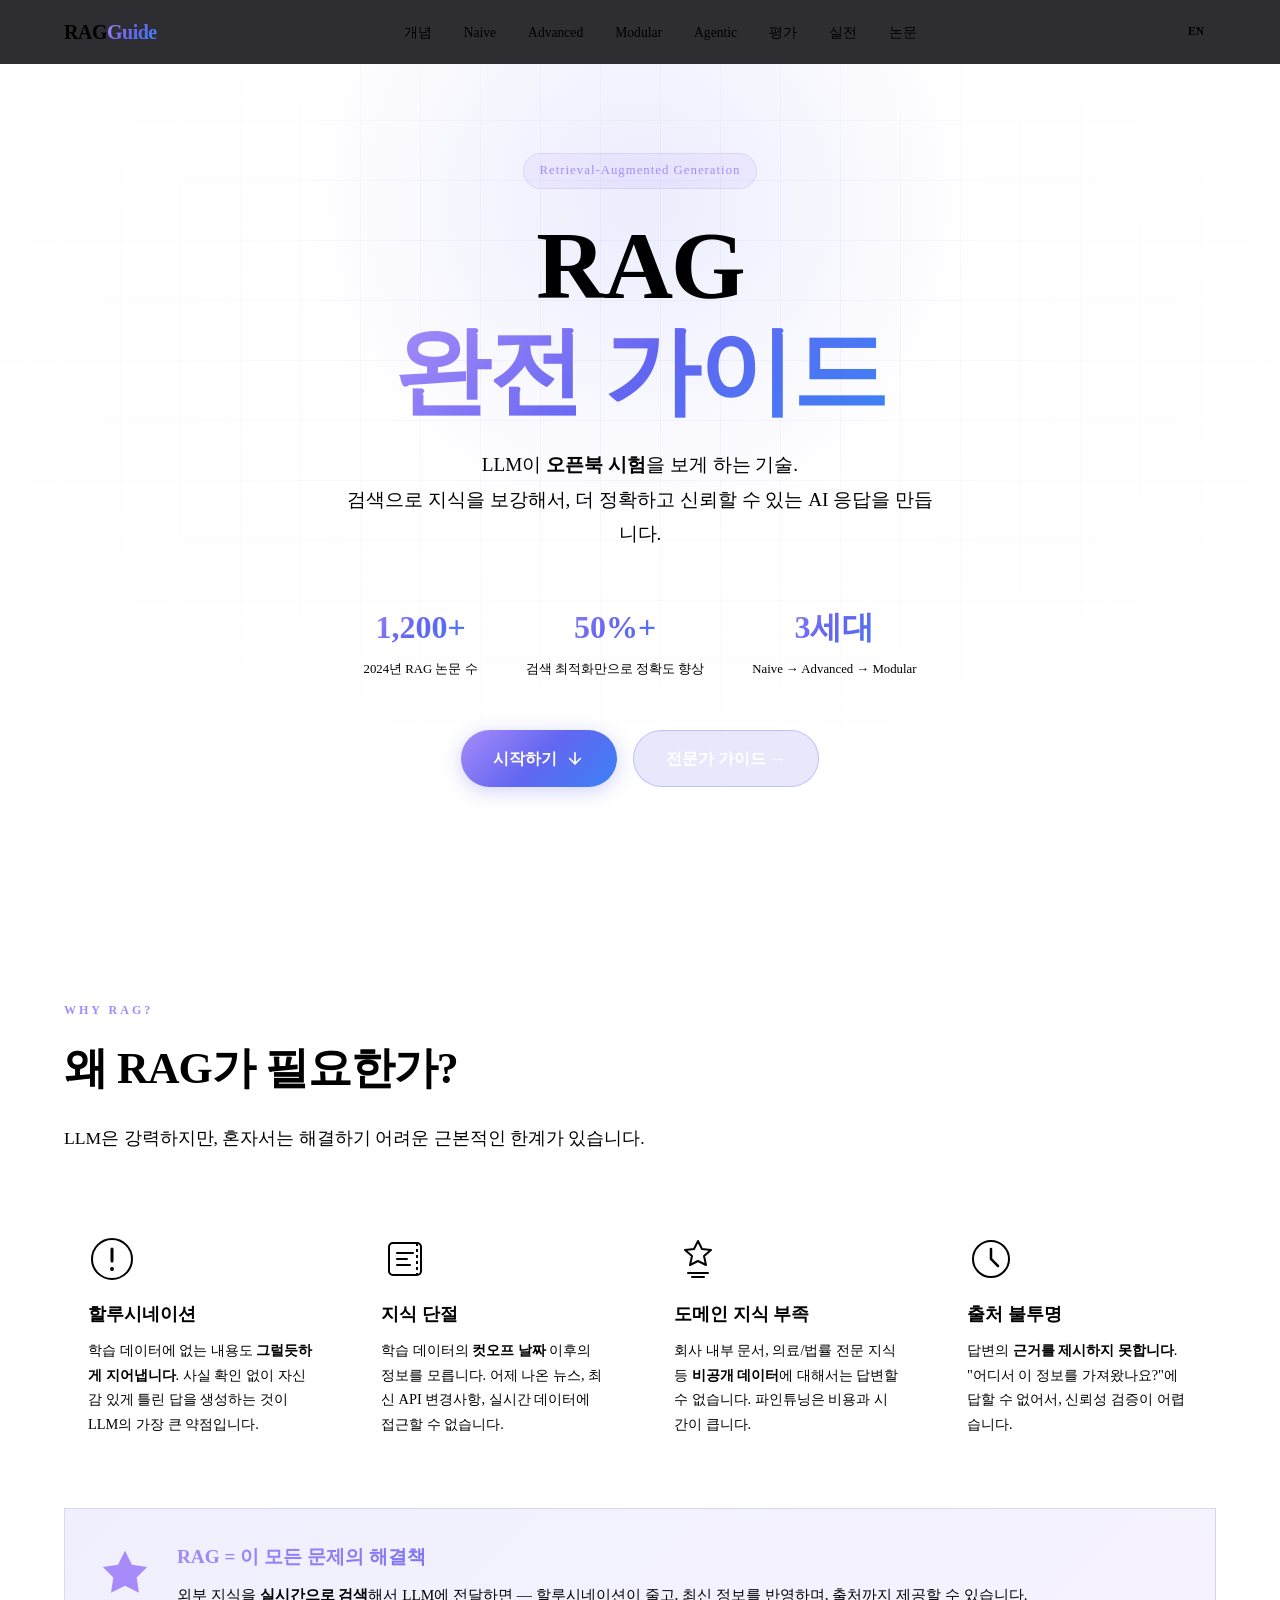
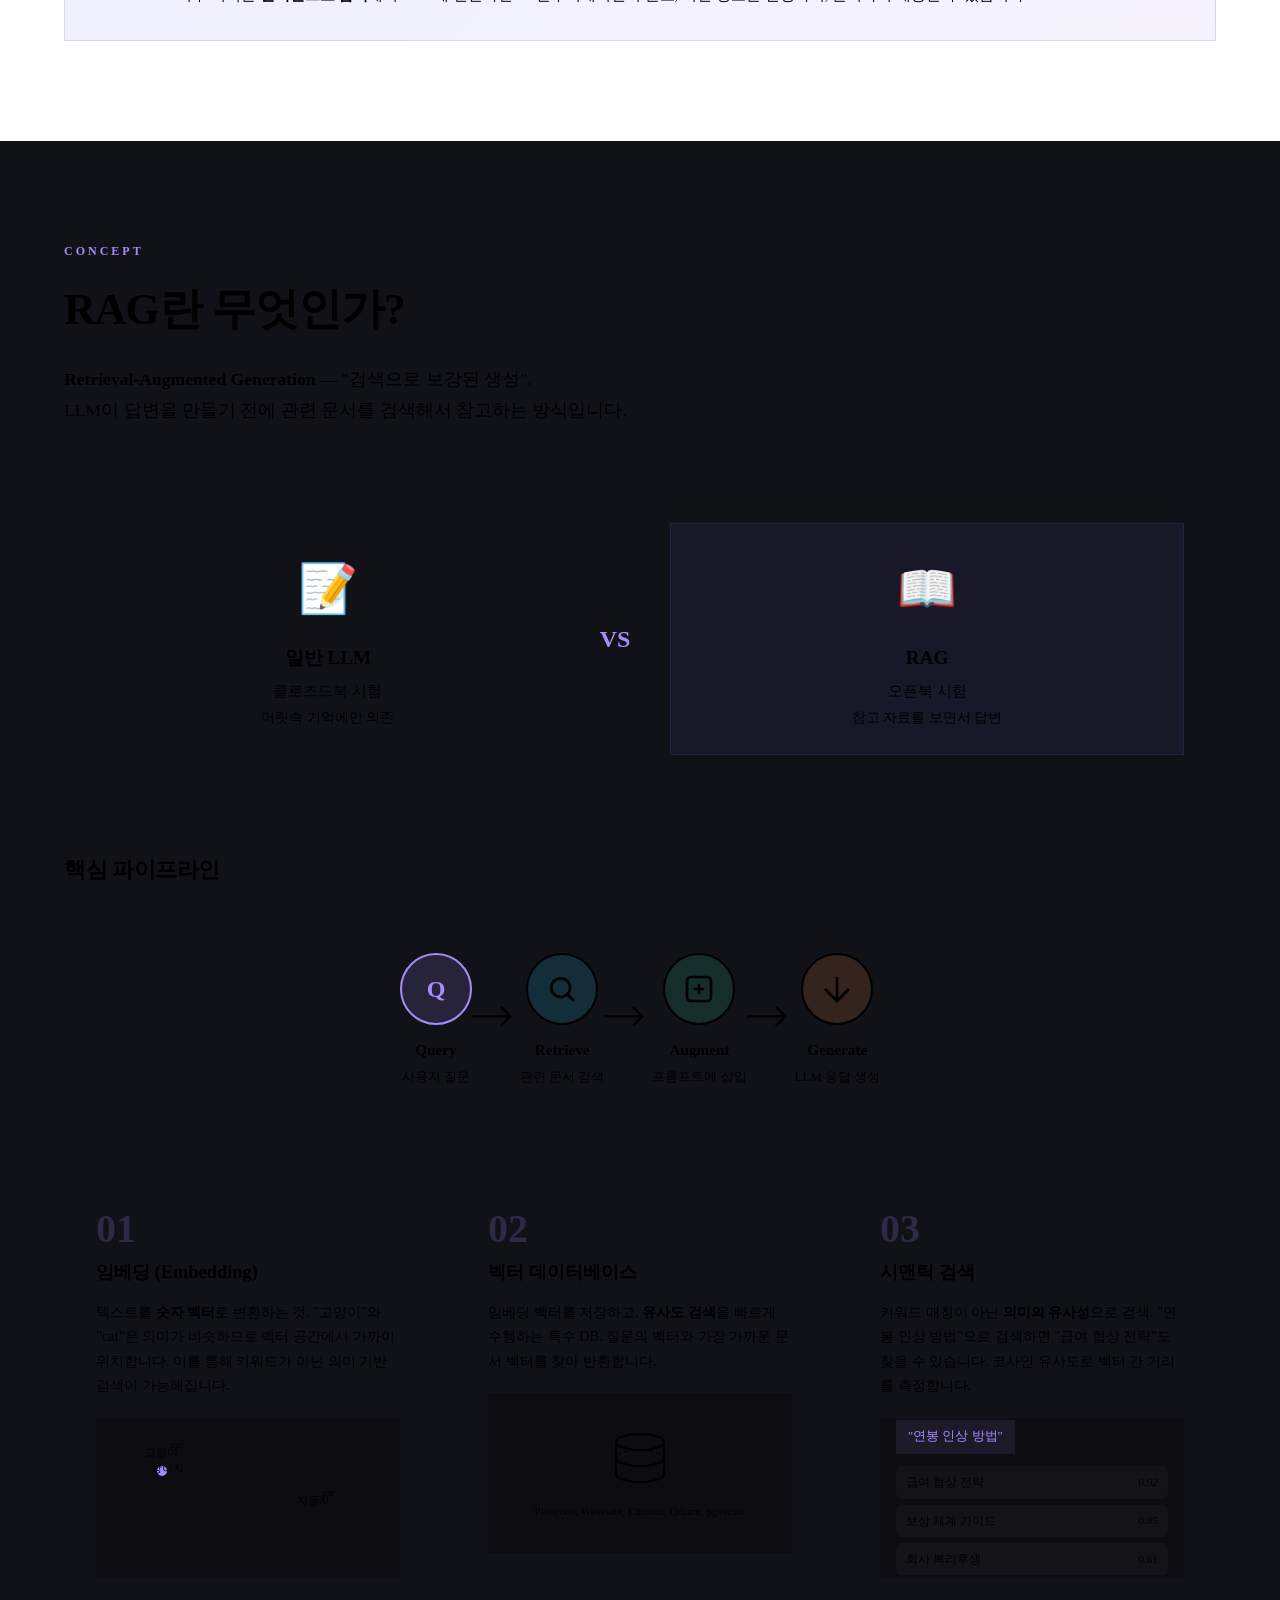
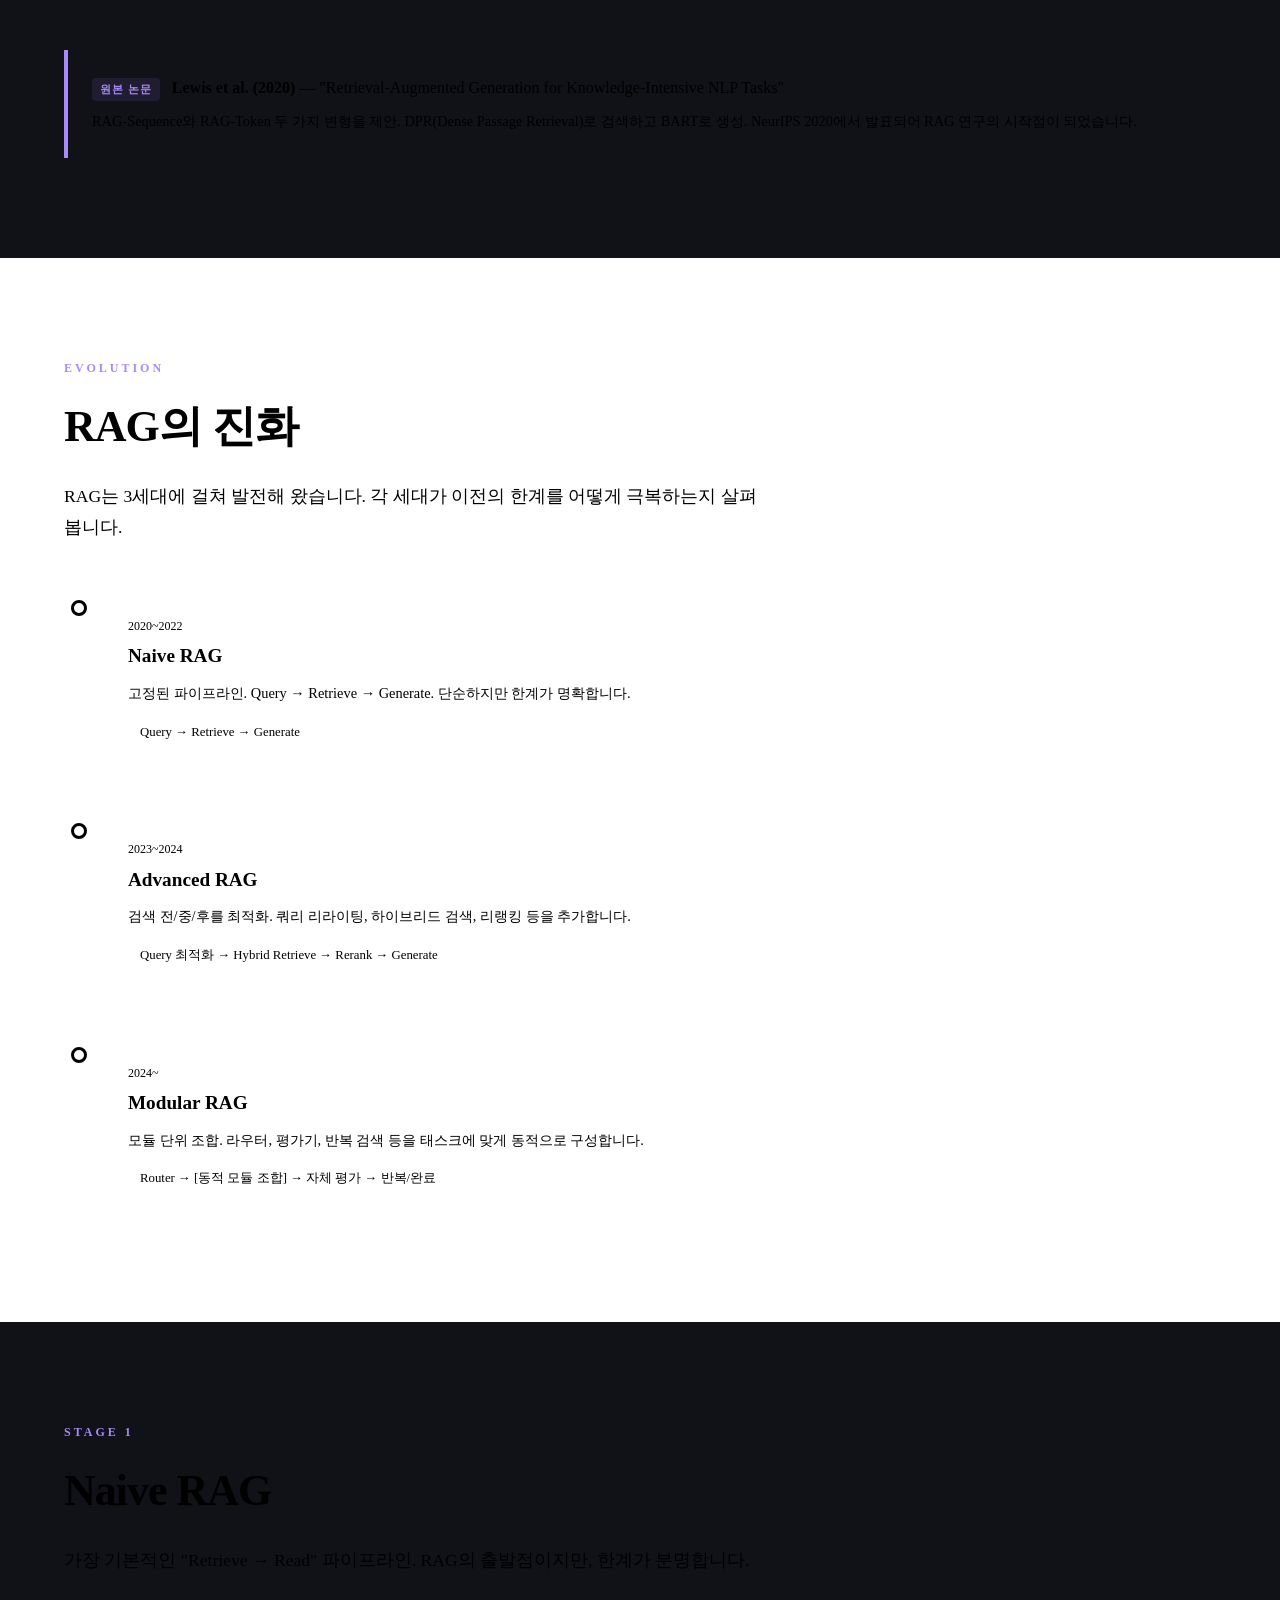
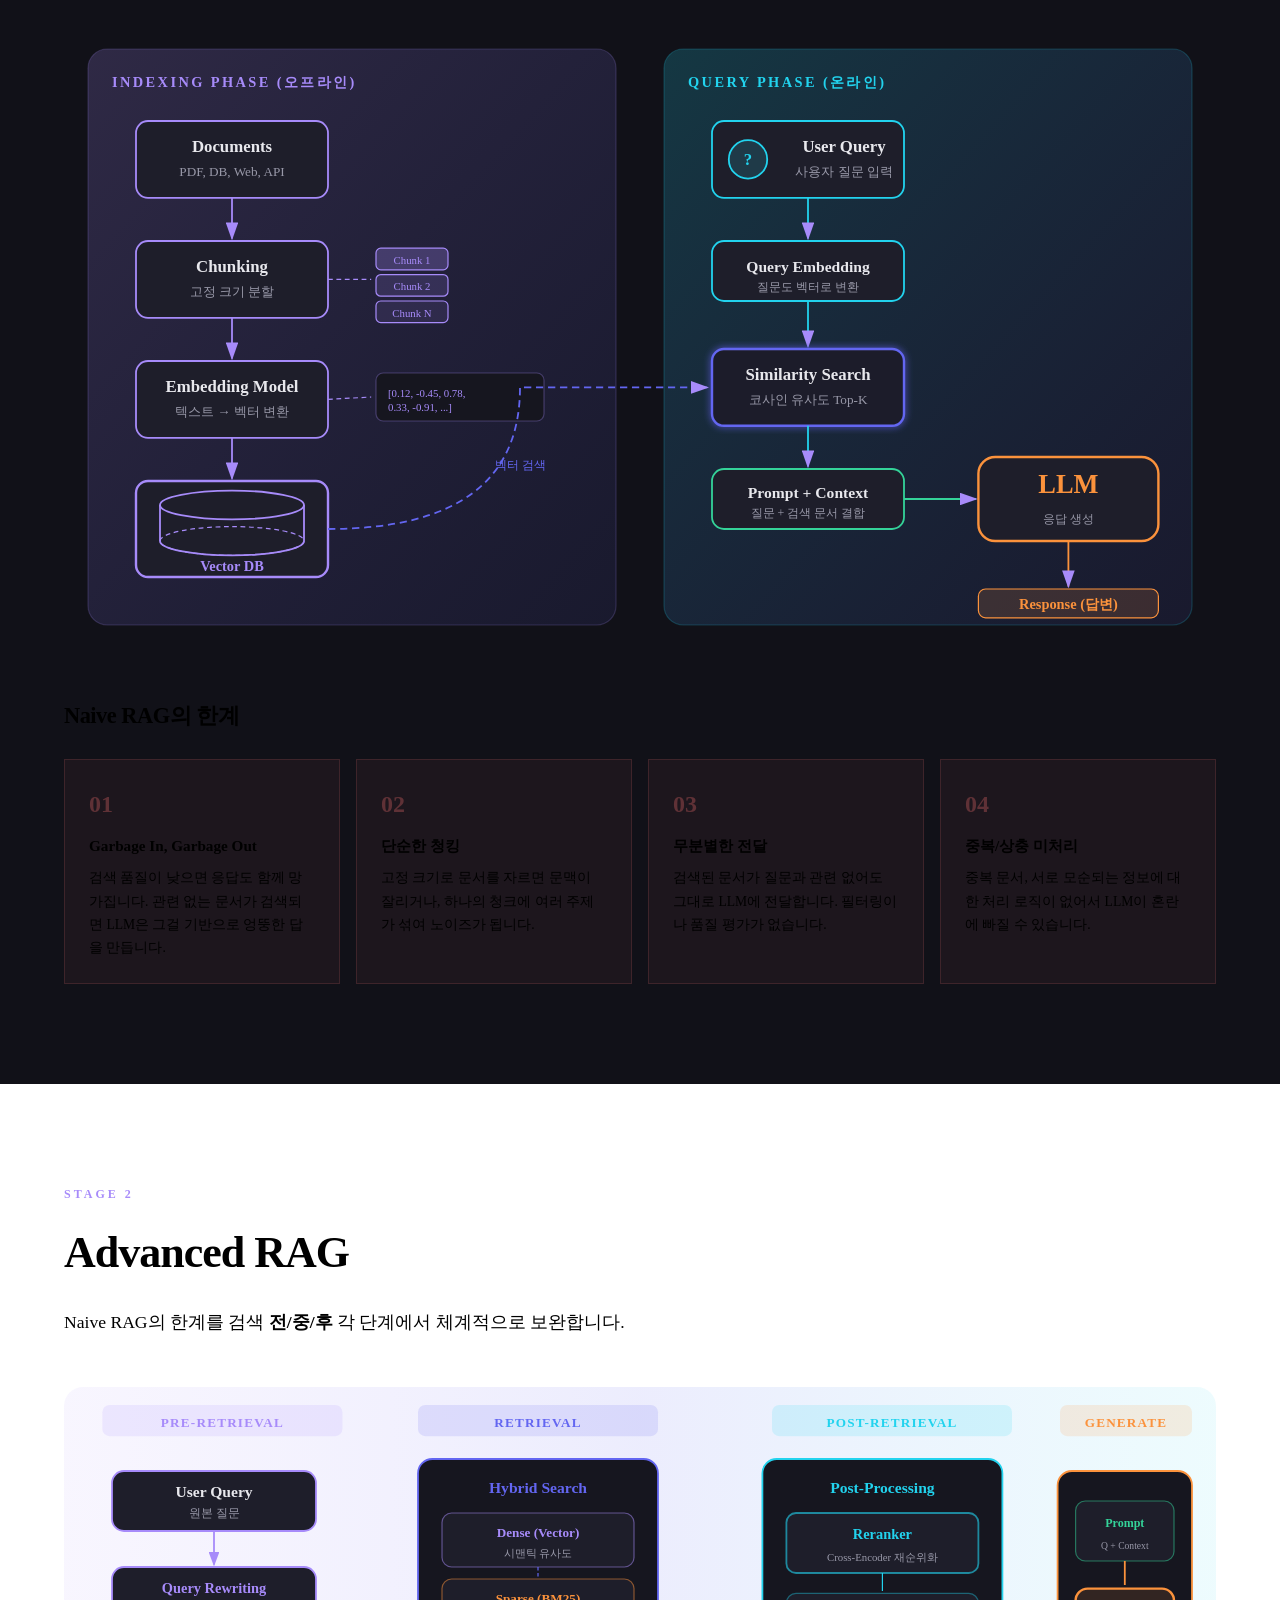
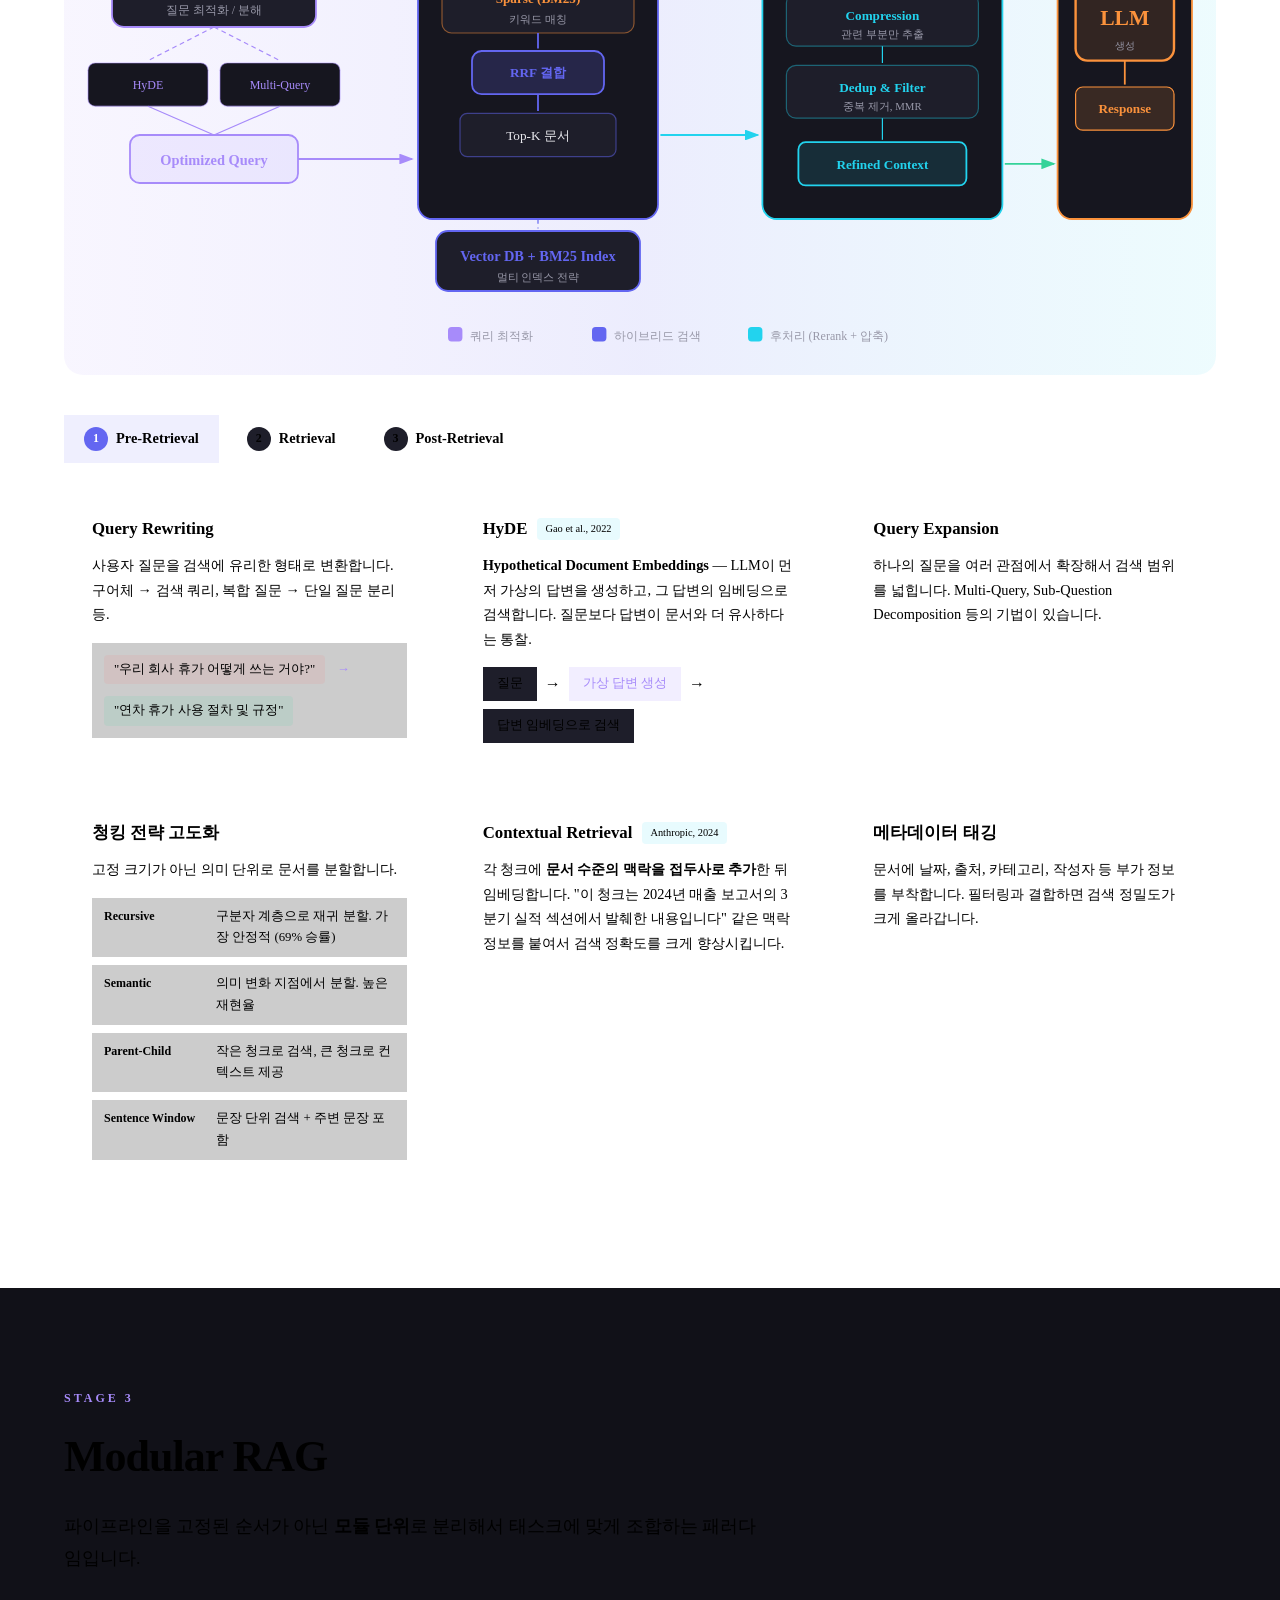
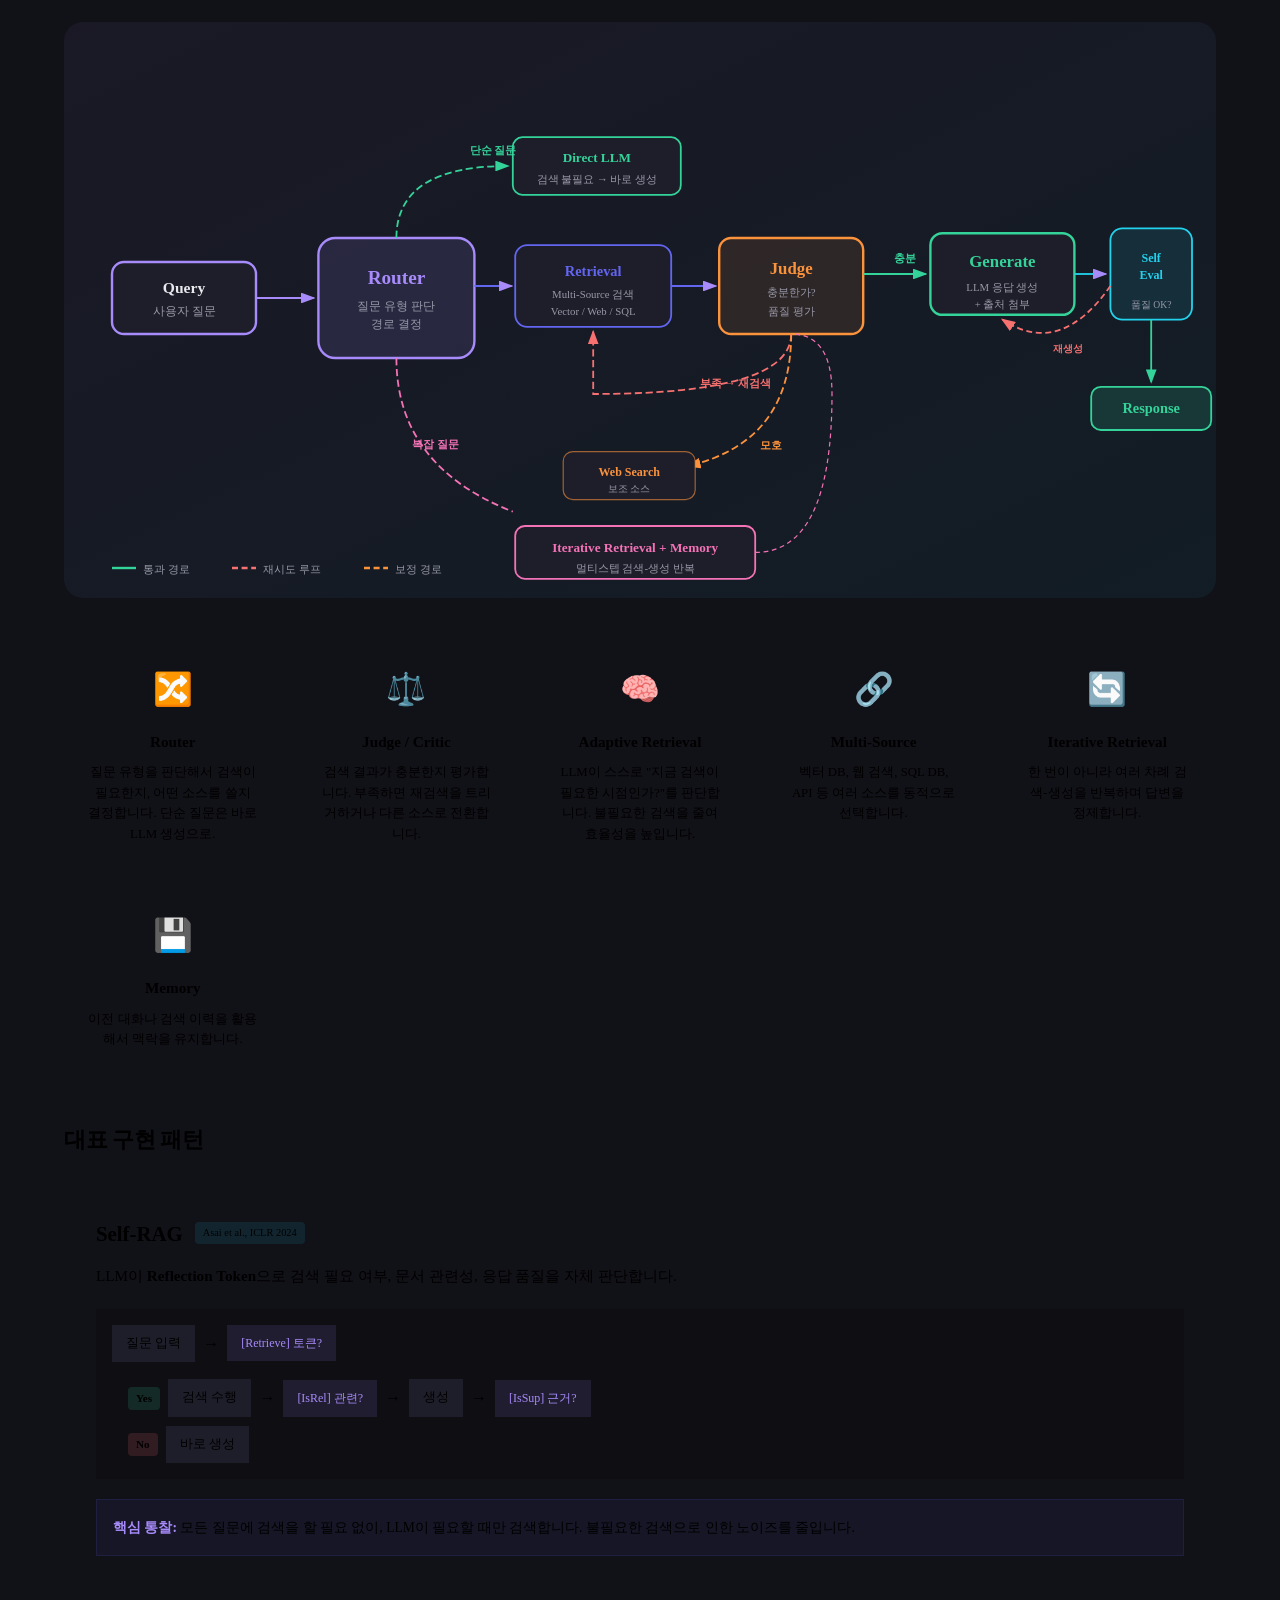
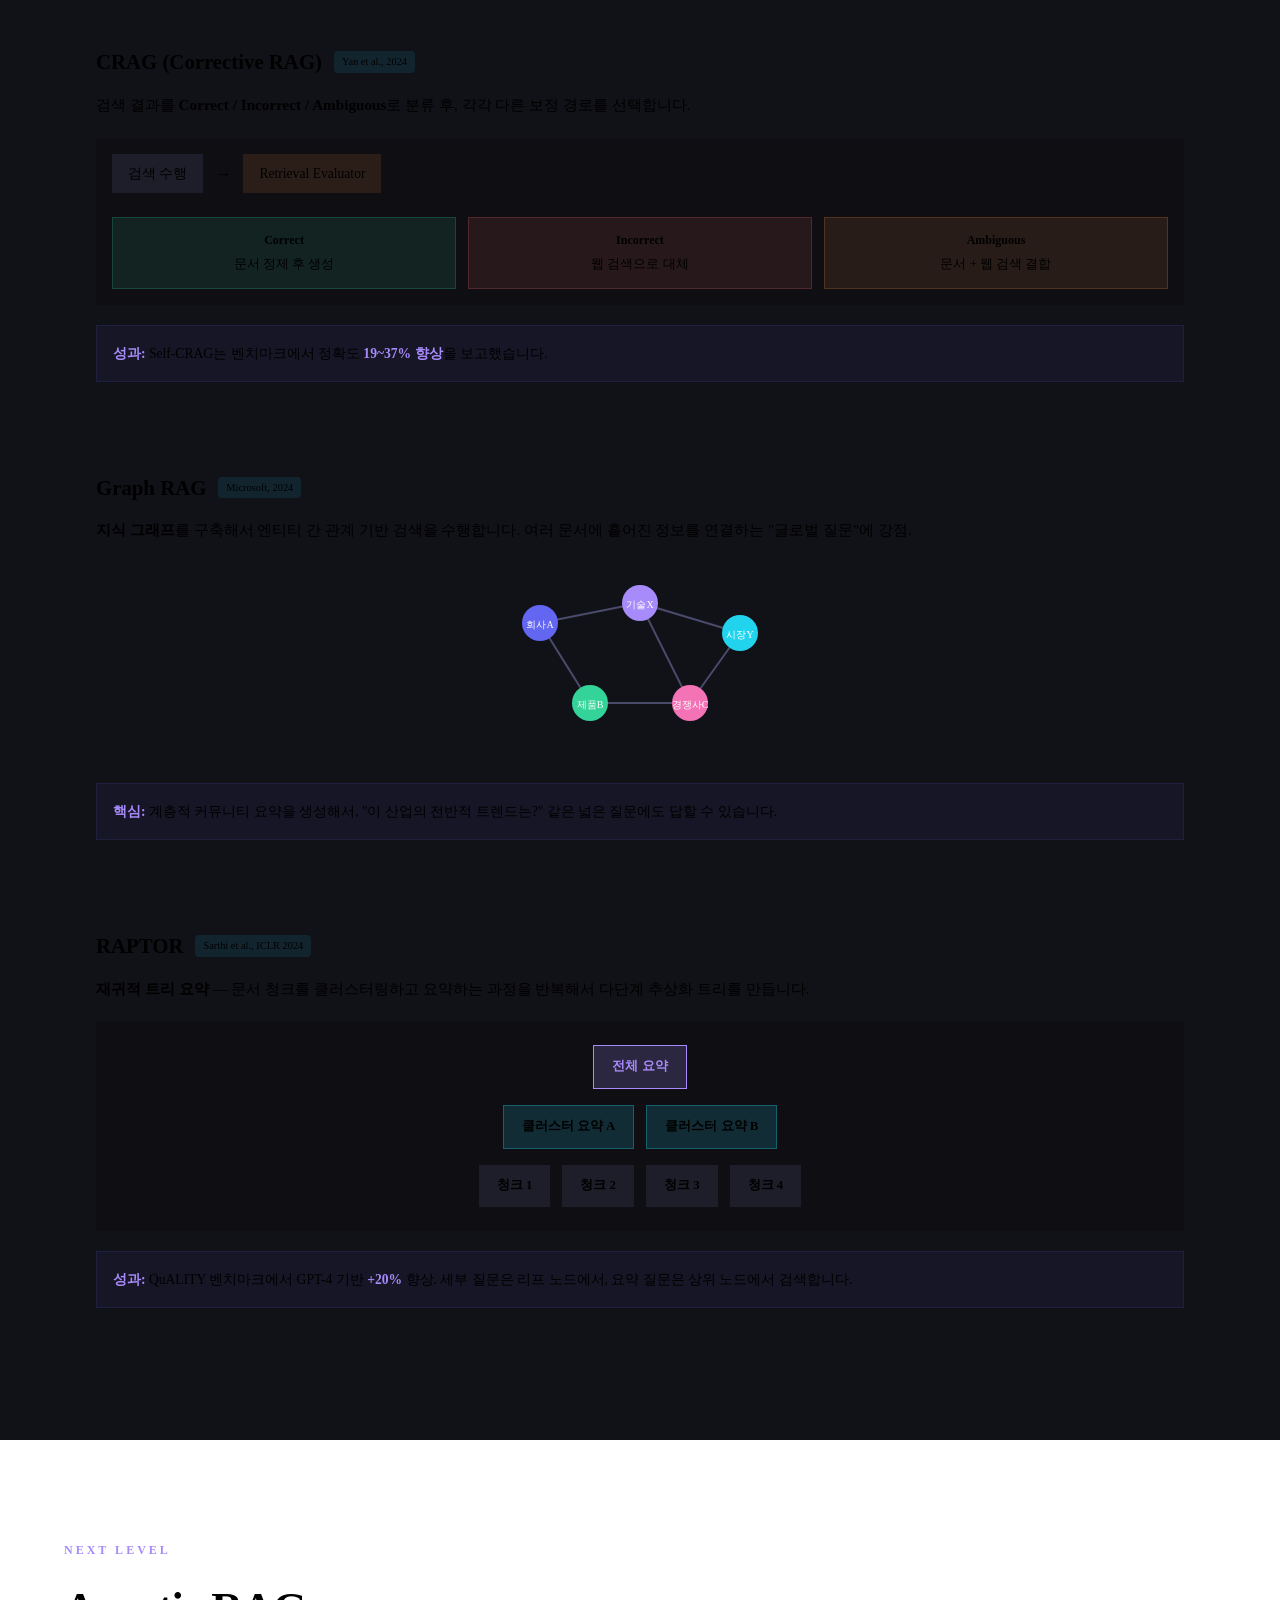
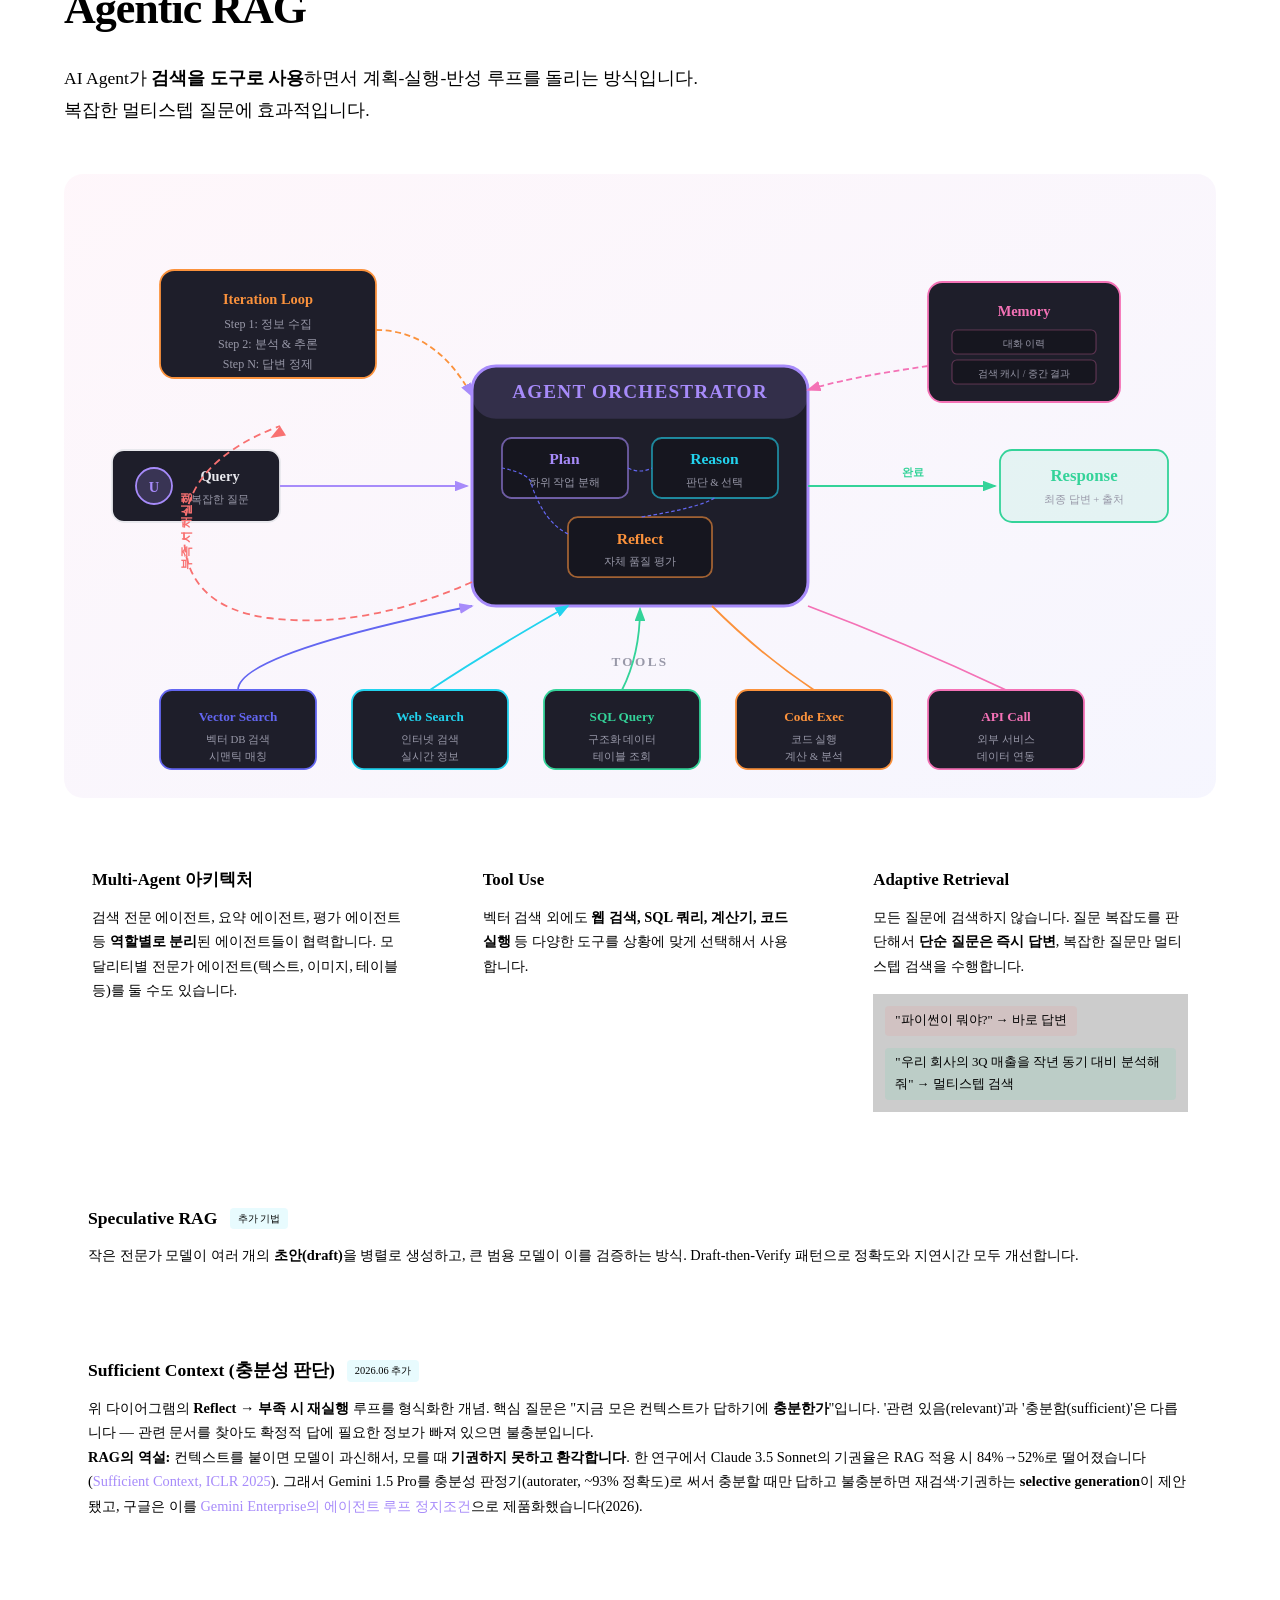
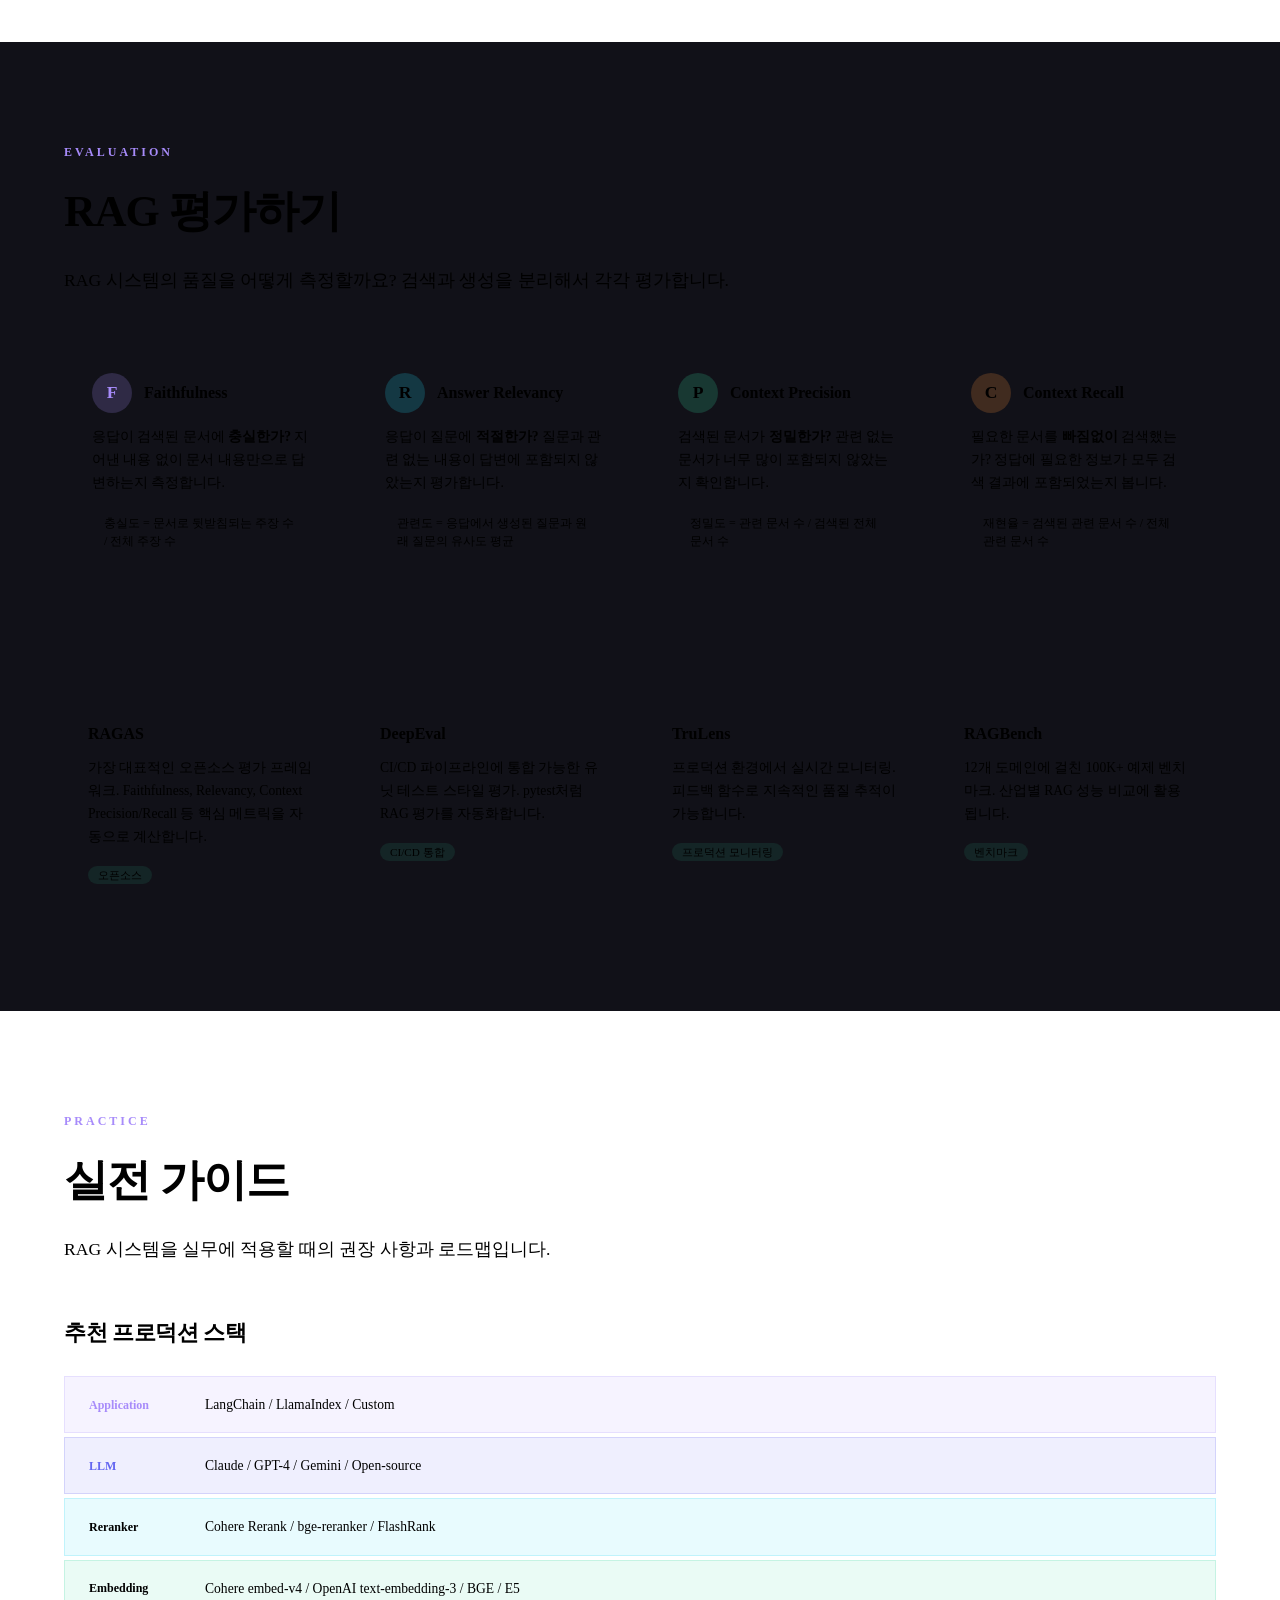
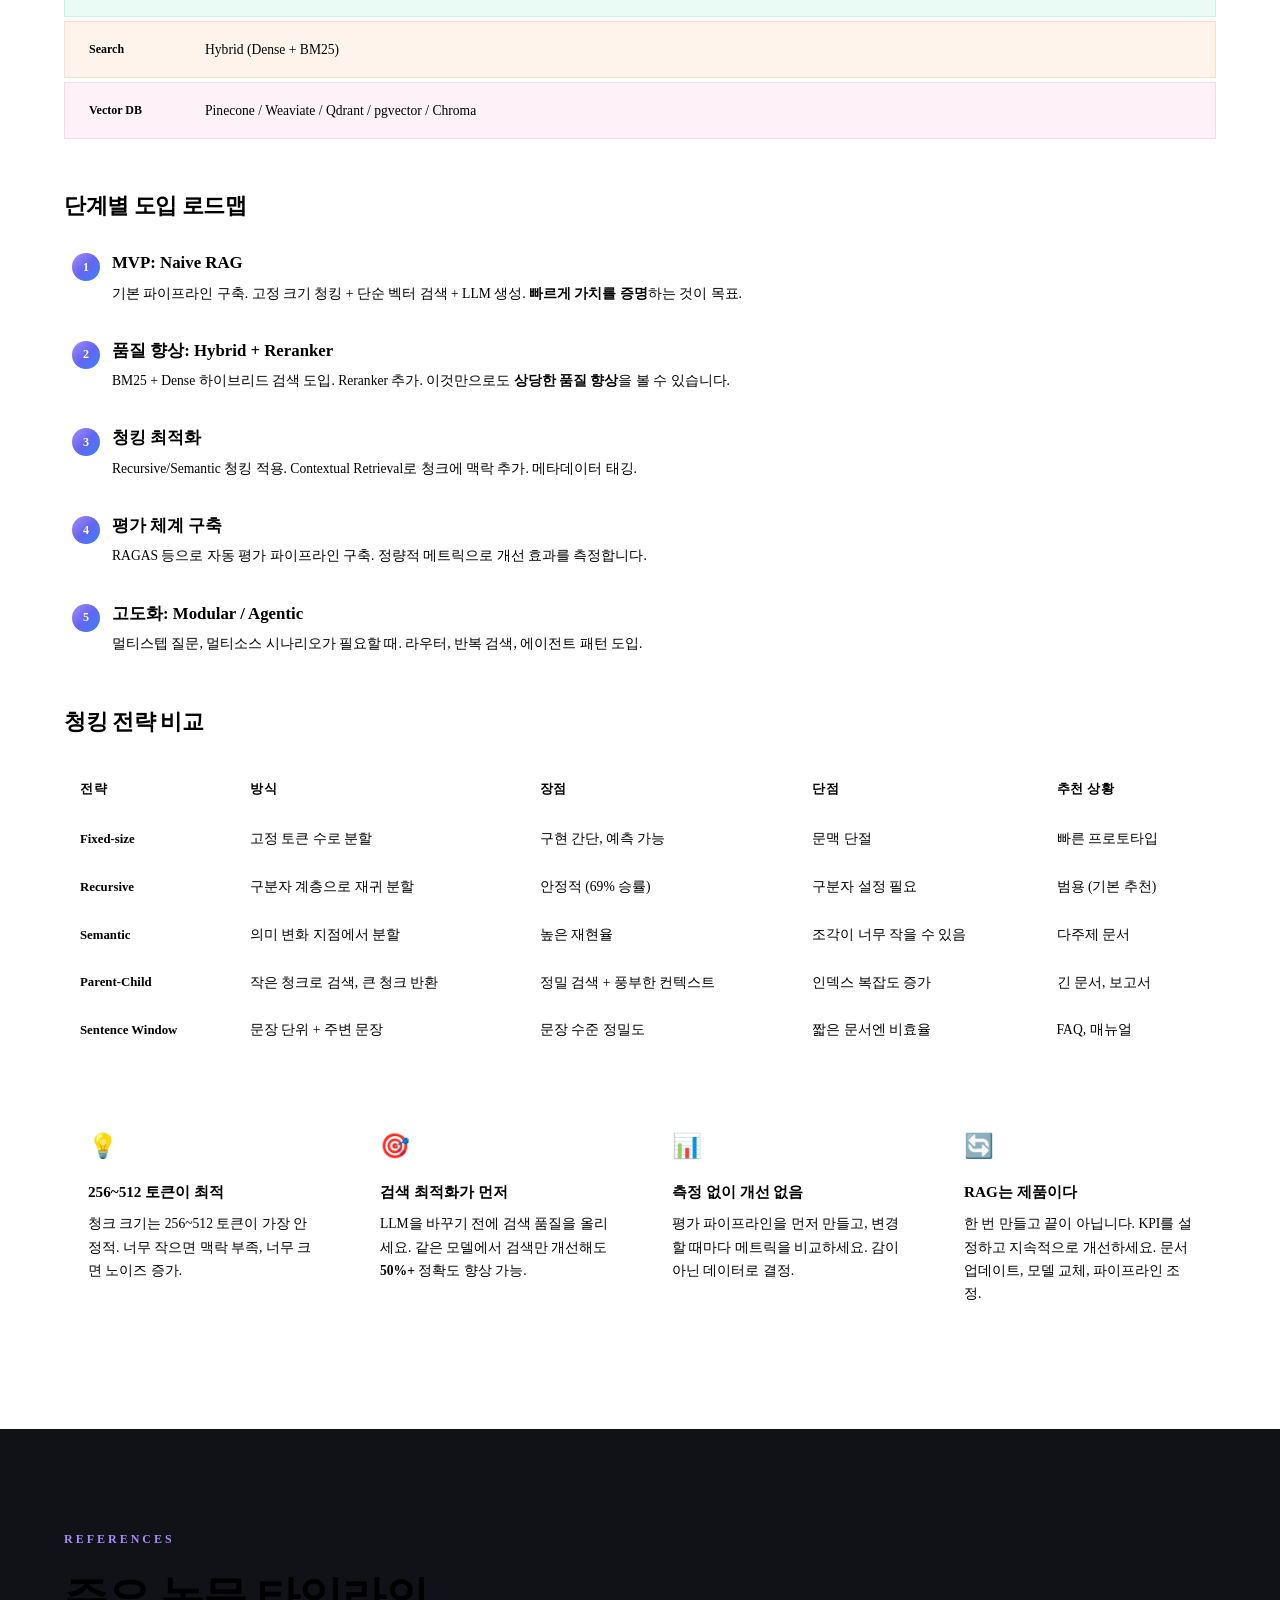
==== commit 71ca7849: "Sufficient Context 추가 (ko/en/expert) Agentic RAG 섹션에 Sufficient Context 카드(루프 정지조건·RAG 역설· selective" ====
--- a/index.html
+++ b/index.html
@@ -1264,6 +1264,16 @@
         <span class="paper-badge">추가 기법</span>
       </div>
       <p>작은 전문가 모델이 여러 개의 <strong>초안(draft)</strong>을 병렬로 생성하고, 큰 범용 모델이 이를 검증하는 방식. Draft-then-Verify 패턴으로 정확도와 지연시간 모두 개선합니다.</p>
+    </div>
+
+    <!-- Sufficient Context -->
+    <div class="bonus-technique reveal">
+      <div class="bonus-header">
+        <h4>Sufficient Context (충분성 판단)</h4>
+        <span class="paper-badge">2026.06 추가</span>
+      </div>
+      <p>위 다이어그램의 <strong>Reflect → 부족 시 재실행</strong> 루프를 형식화한 개념. 핵심 질문은 "지금 모은 컨텍스트가 답하기에 <strong>충분한가</strong>"입니다. '관련 있음(relevant)'과 '충분함(sufficient)'은 다릅니다 — 관련 문서를 찾아도 확정적 답에 필요한 정보가 빠져 있으면 불충분입니다.</p>
+      <p><strong>RAG의 역설:</strong> 컨텍스트를 붙이면 모델이 과신해서, 모를 때 <strong>기권하지 못하고 환각합니다</strong>. 한 연구에서 Claude 3.5 Sonnet의 기권율은 RAG 적용 시 84%→52%로 떨어졌습니다(<a href="https://arxiv.org/abs/2411.06037" target="_blank">Sufficient Context, ICLR 2025</a>). 그래서 Gemini 1.5 Pro를 충분성 판정기(autorater, ~93% 정확도)로 써서 충분할 때만 답하고 불충분하면 재검색·기권하는 <strong>selective generation</strong>이 제안됐고, 구글은 이를 <a href="https://research.google/blog/unlocking-dependable-responses-with-gemini-enterprise-agent-platforms-agentic-rag/" target="_blank">Gemini Enterprise의 에이전트 루프 정지조건</a>으로 제품화했습니다(2026).</p>
     </div>
   </div>
 </section>
@@ -1624,6 +1634,14 @@
       <div class="paper-item">
         <div class="paper-year">2025</div>
         <div class="paper-content">
+          <h4>Sufficient Context: A New Lens on RAG</h4>
+          <p class="paper-authors">Joren et al. — ICLR 2025</p>
+          <p>검색 품질을 '관련성'이 아니라 '충분성'으로 다시 봄. 충분 여부를 판정하는 autorater(Gemini 1.5 Pro, ~93% 정확도)와, 불충분하면 기권하는 selective generation 제안. RAG가 오히려 모델의 기권 능력을 떨어뜨린다는 역설을 규명.</p>
+        </div>
+      </div>
+      <div class="paper-item">
+        <div class="paper-year">2025</div>
+        <div class="paper-content">
           <h4>MCP (Model Context Protocol)</h4>
           <p class="paper-authors">Anthropic, 2025</p>
           <p>AI 모델과 외부 도구/데이터를 연결하는 오픈 표준 프로토콜. Agentic RAG의 도구 통합을 표준화.</p>
@@ -1655,7 +1673,7 @@
         <a href="https://www.linkedin.com/in/desty" target="_blank" style="opacity:0.7;transition:opacity 0.3s;">LinkedIn</a>
       </div>
       <div style="margin-top:12px;font-size:0.8rem;opacity:0.4;">Built by <a href="https://desty.github.io/" style="opacity:1;">desty</a></div>
-      <span class="footer-version" style="margin-top:8px;">v2026.04</span>
+      <span class="footer-version" style="margin-top:8px;">v2026.06</span>
     </div>
   </div>
 </footer>
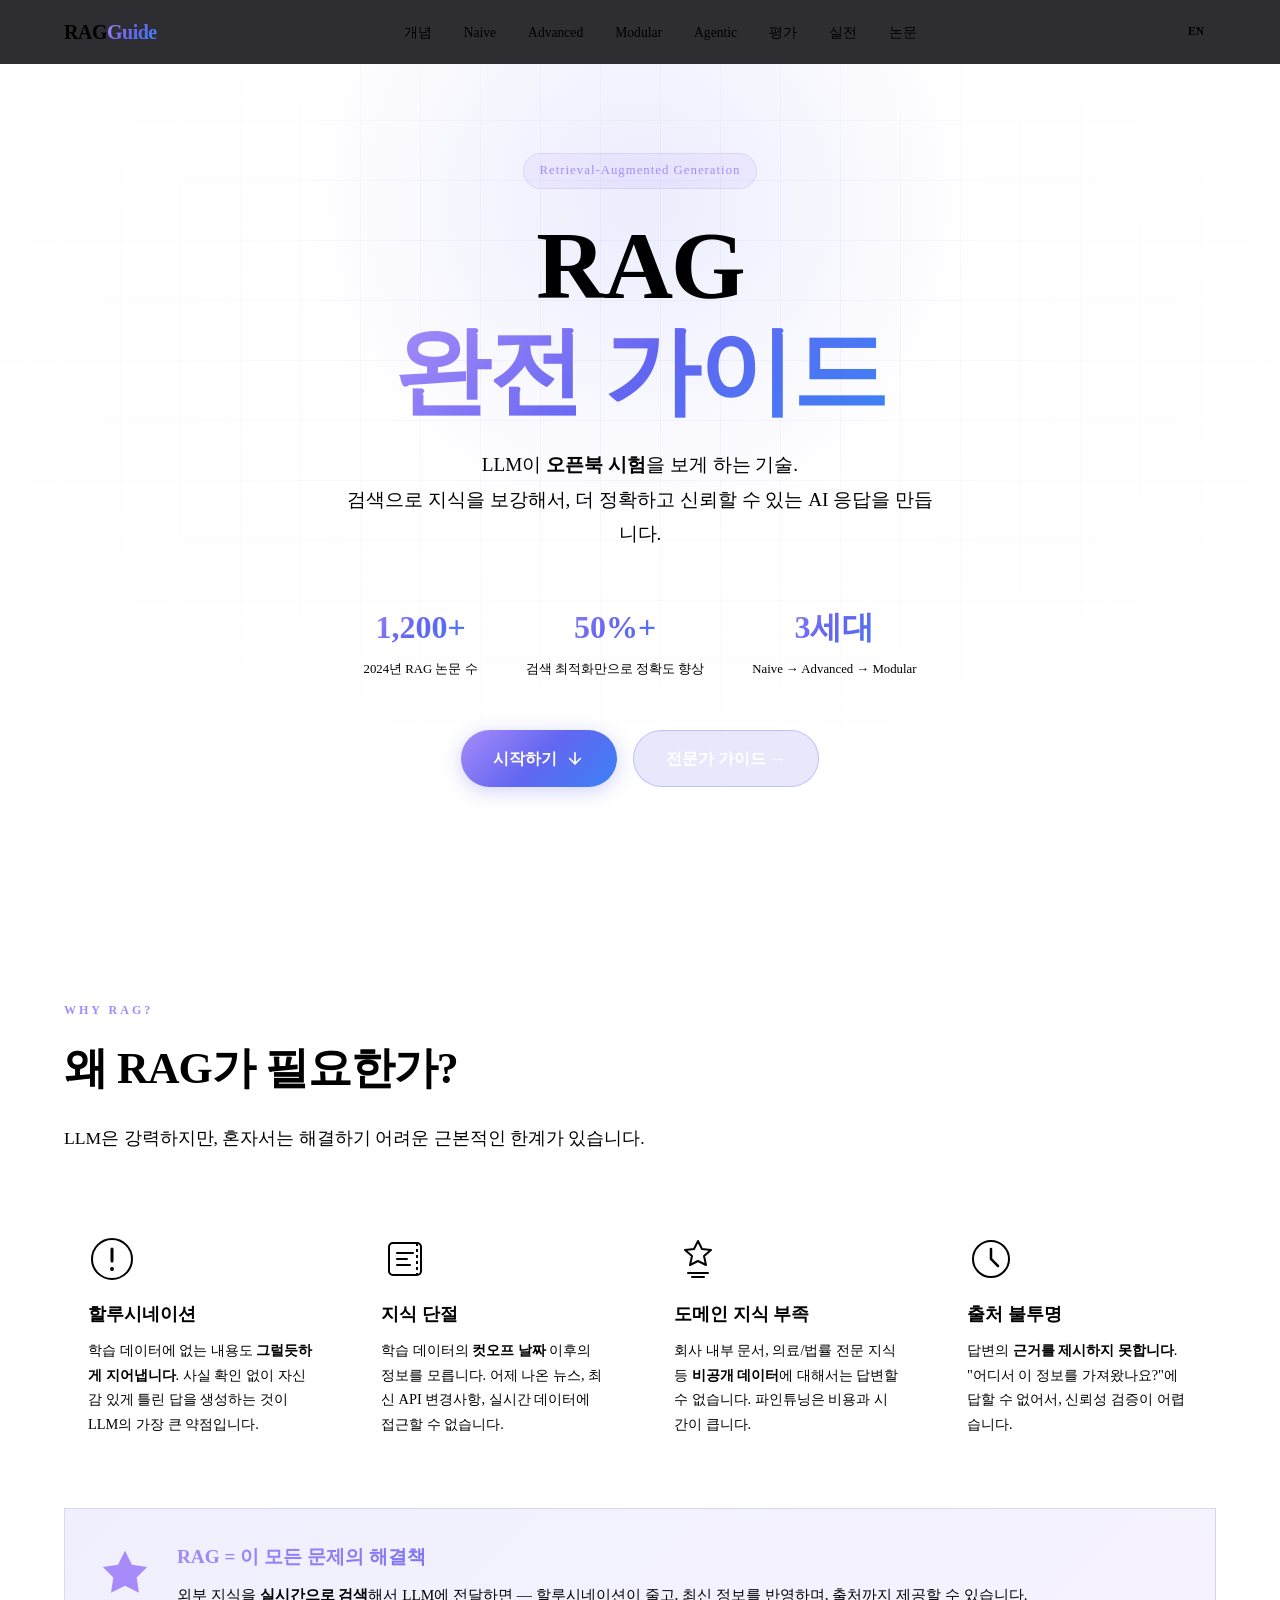
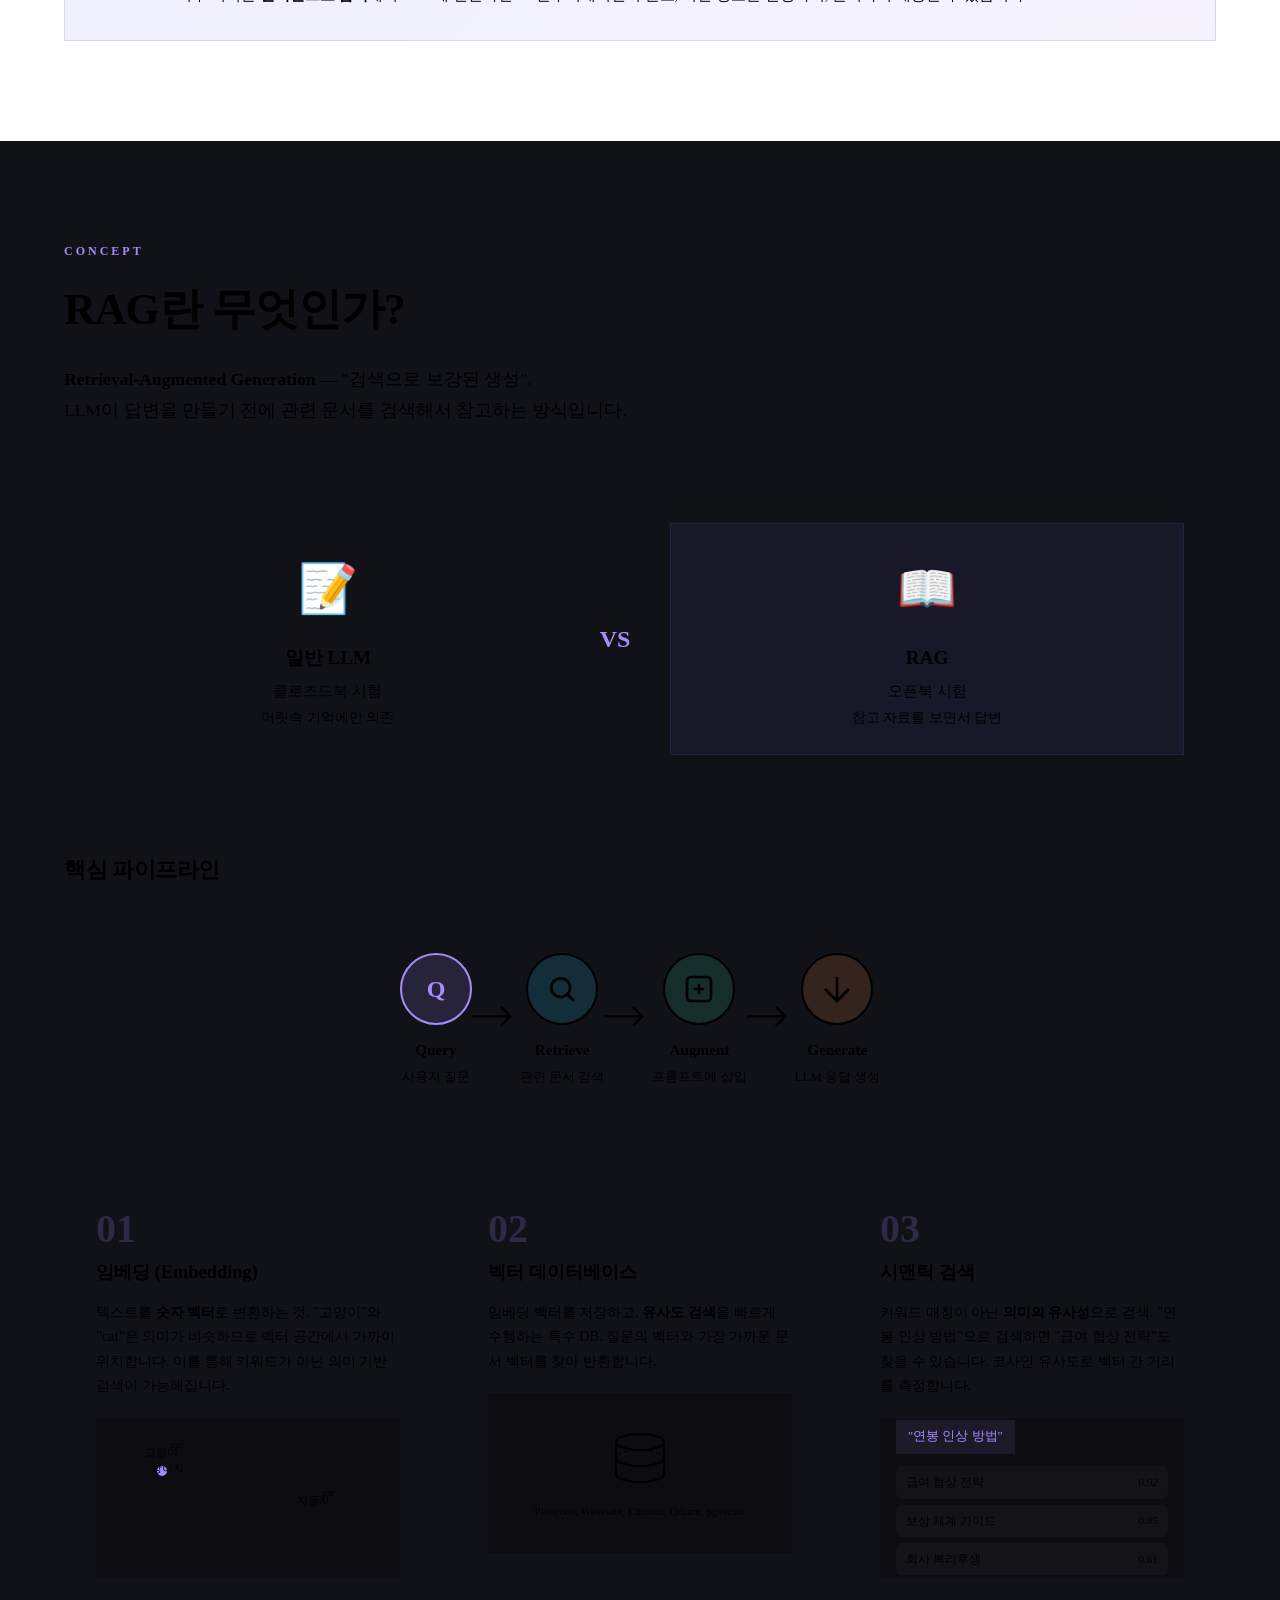
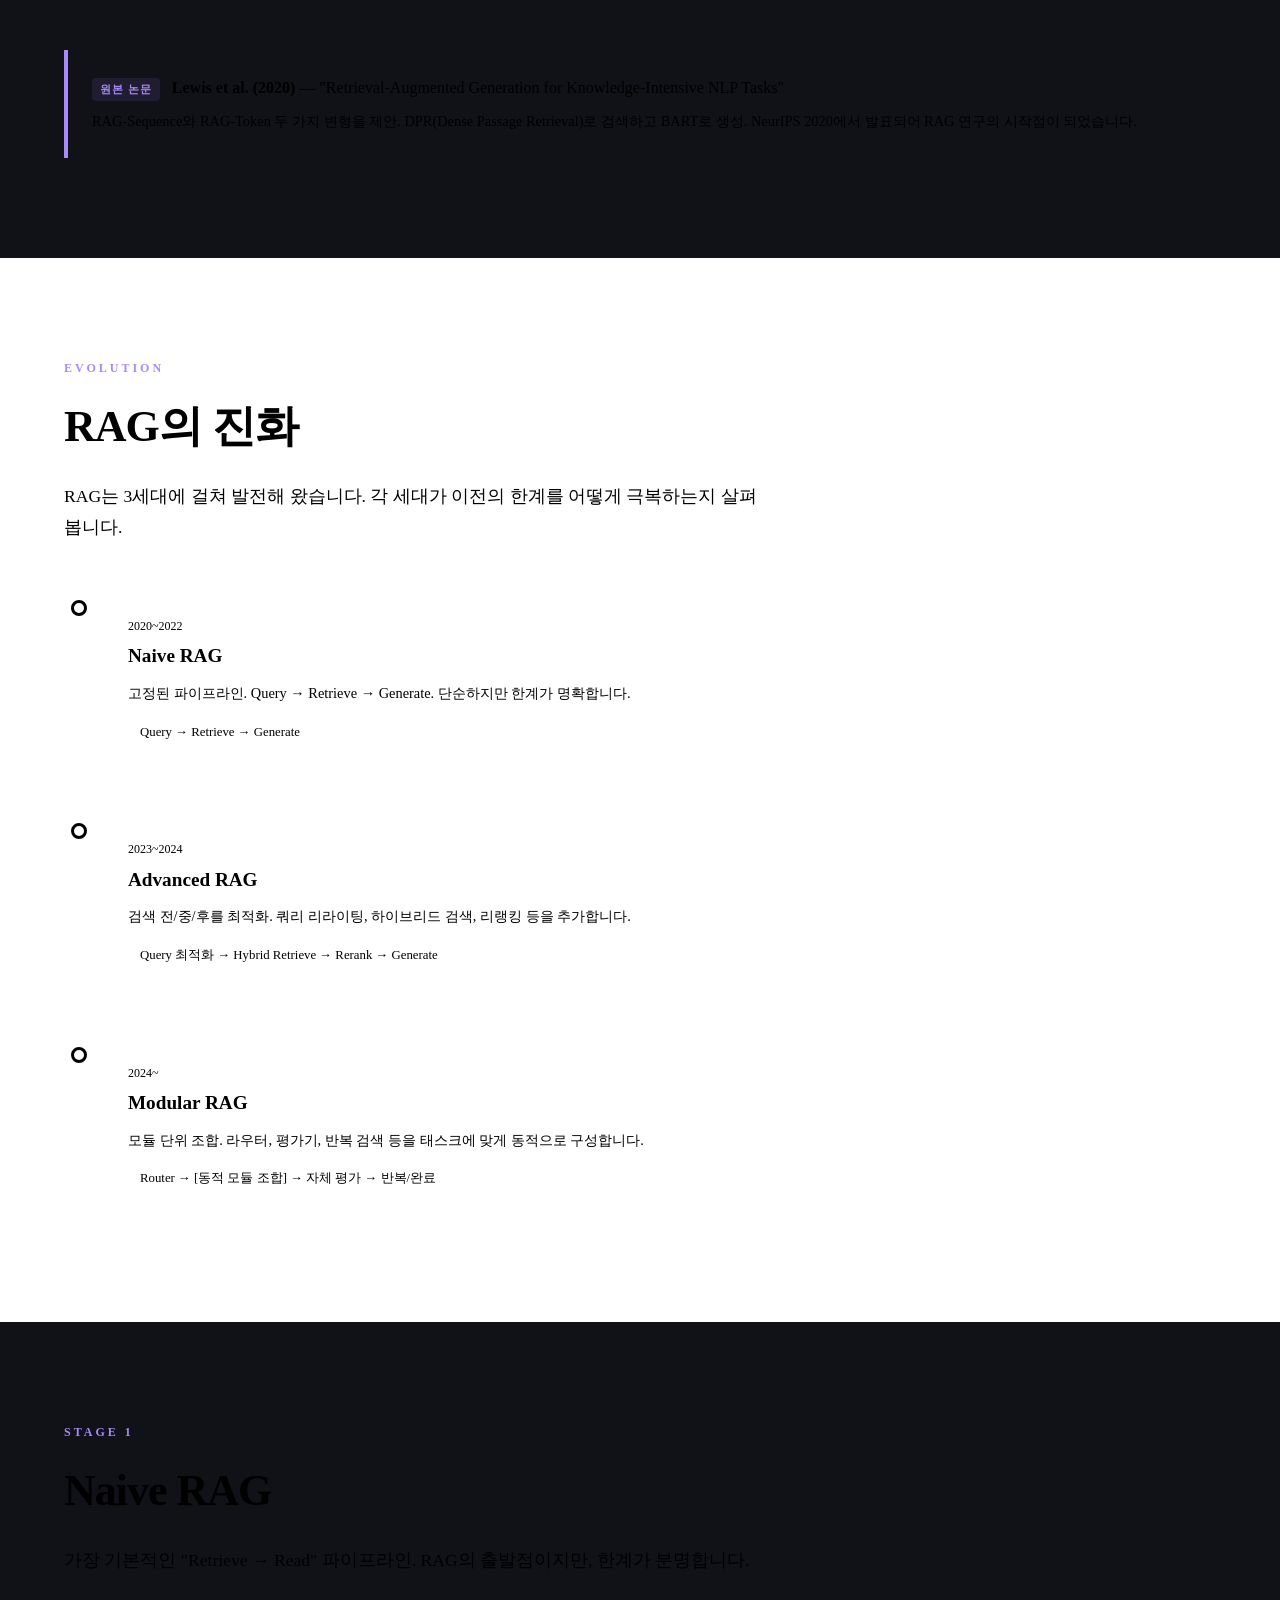
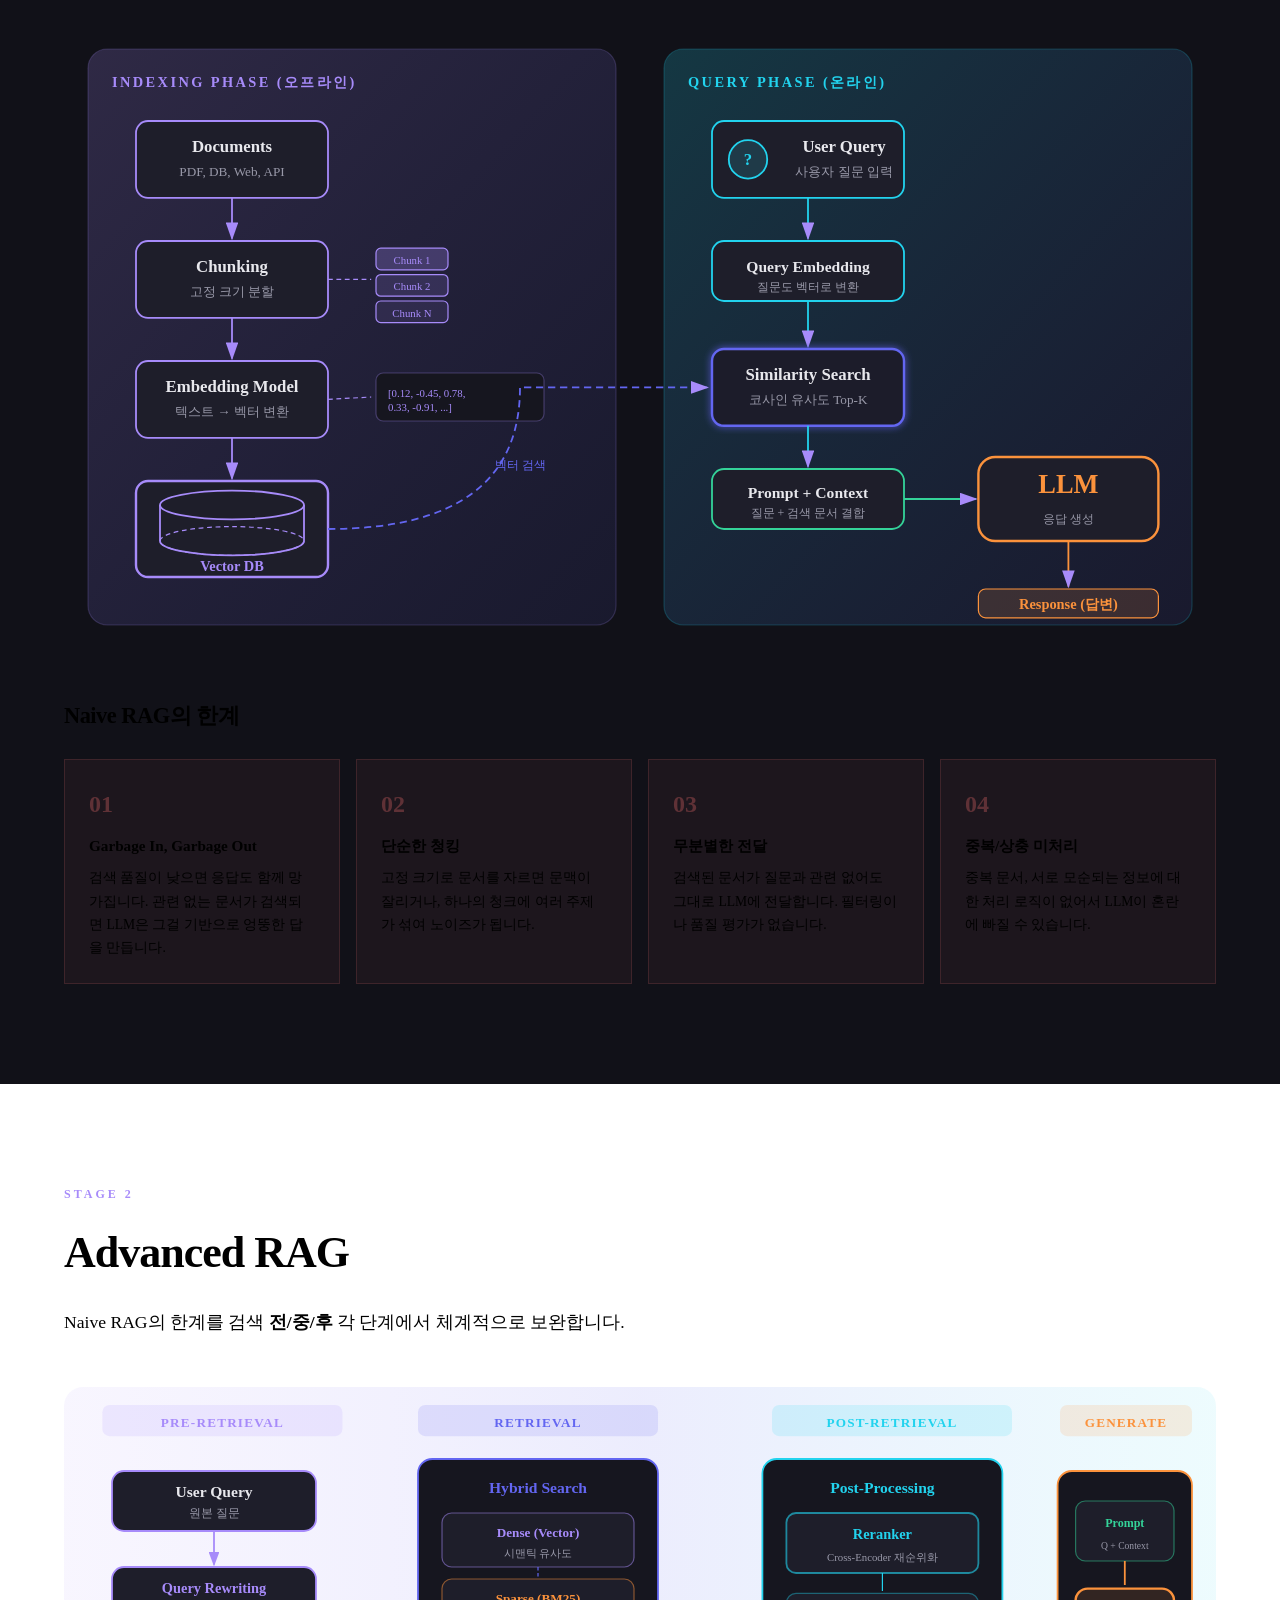
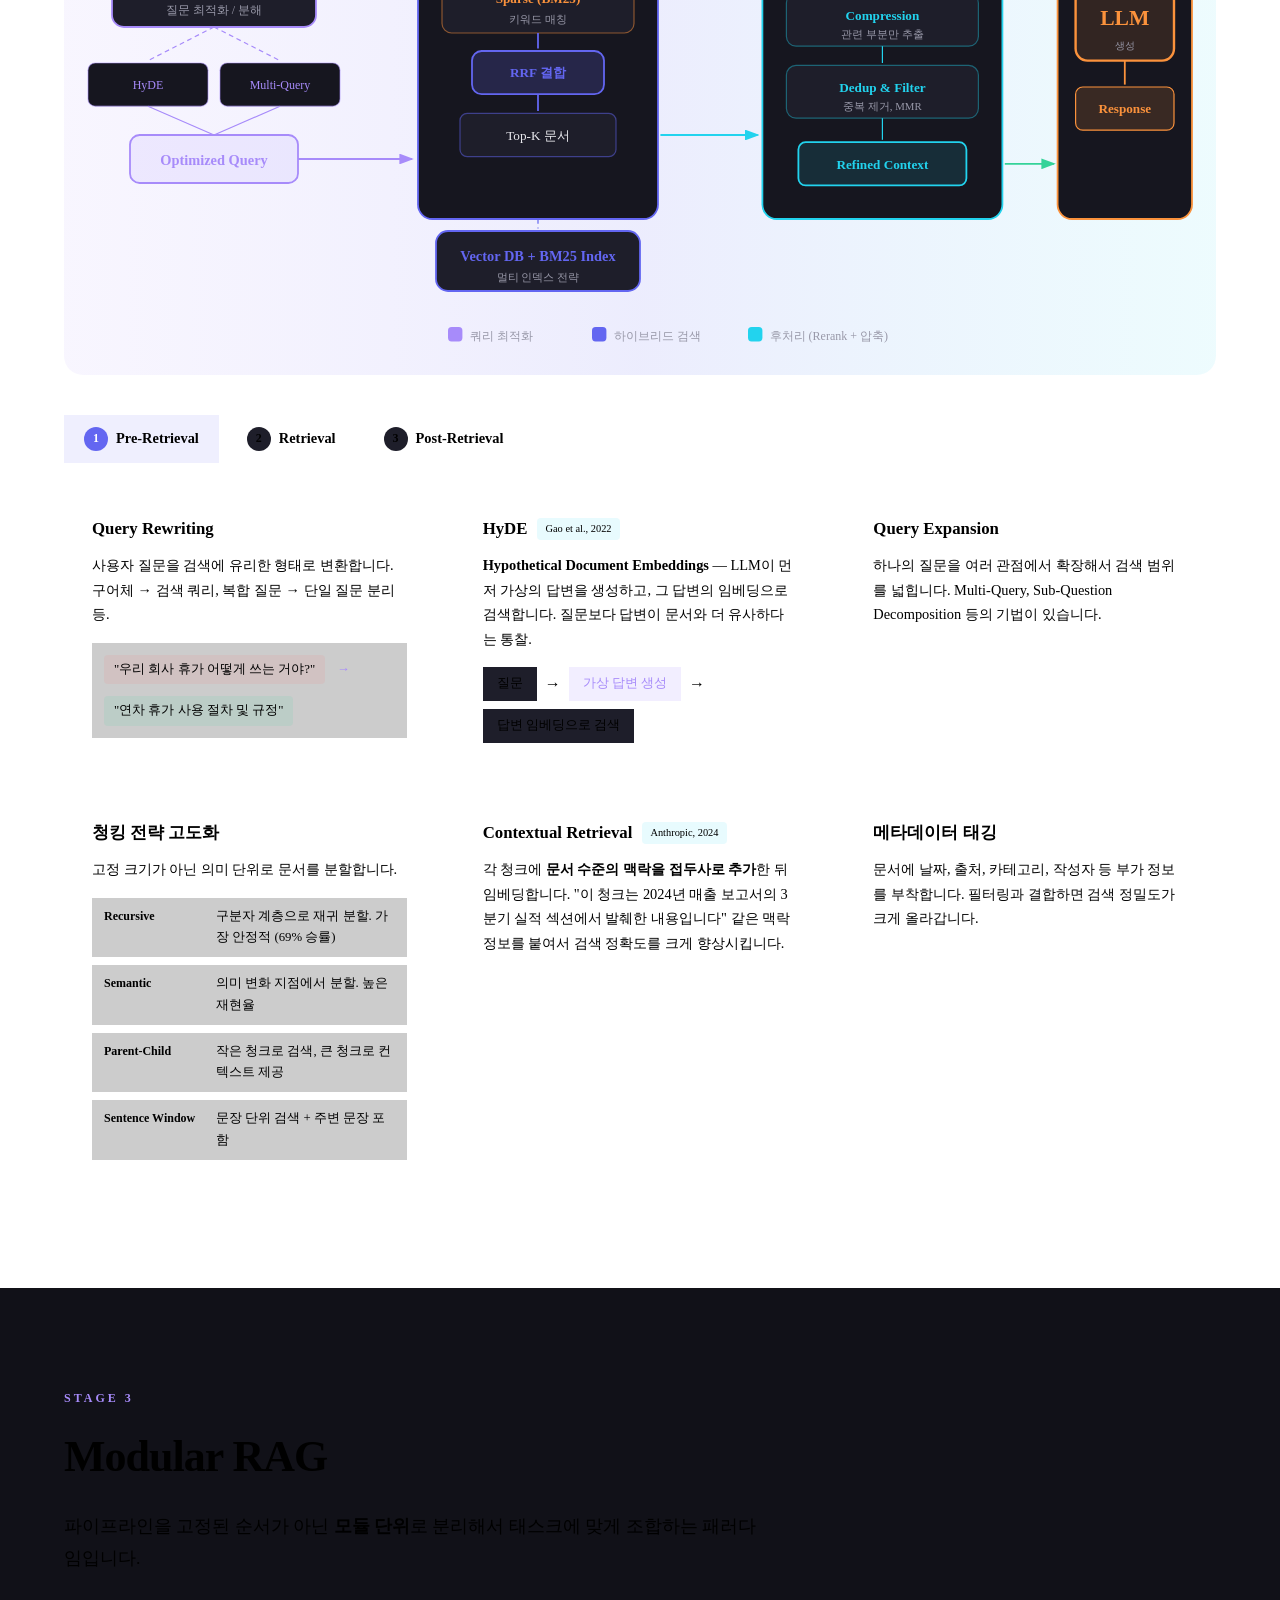
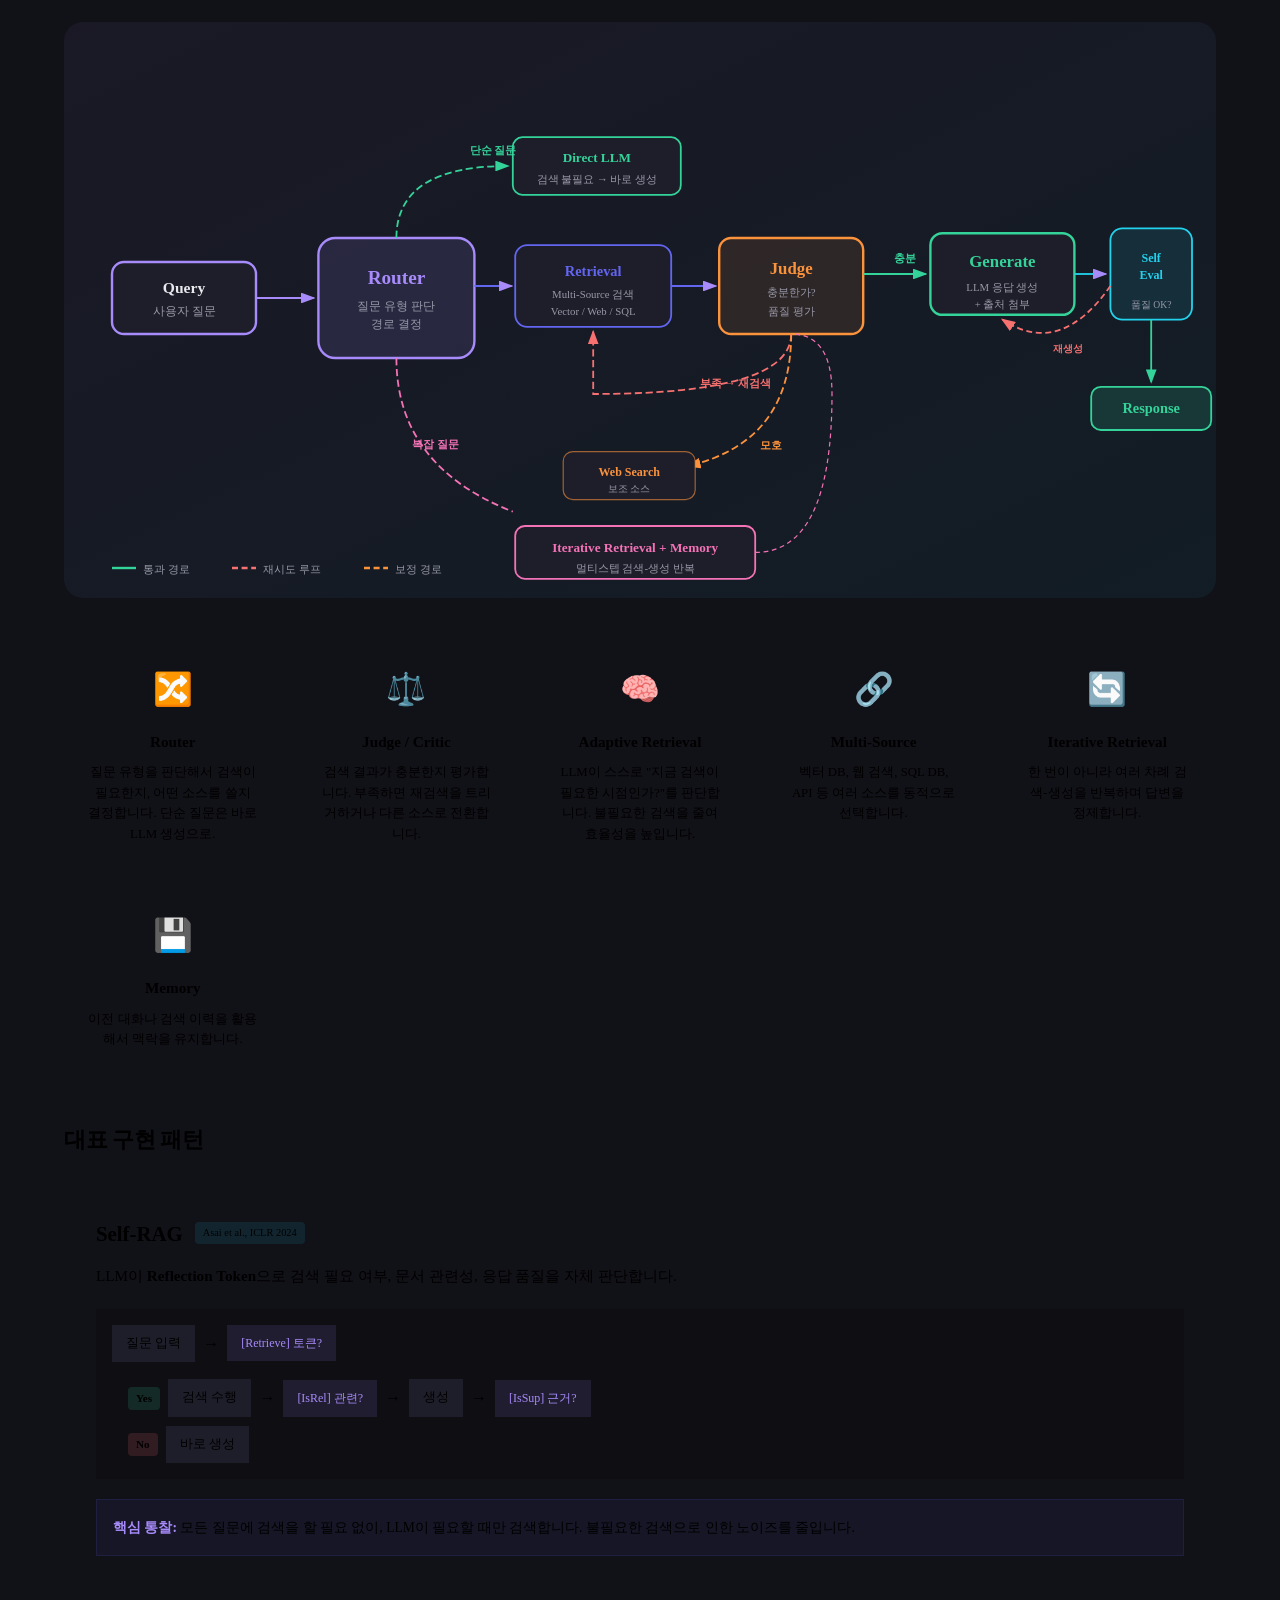
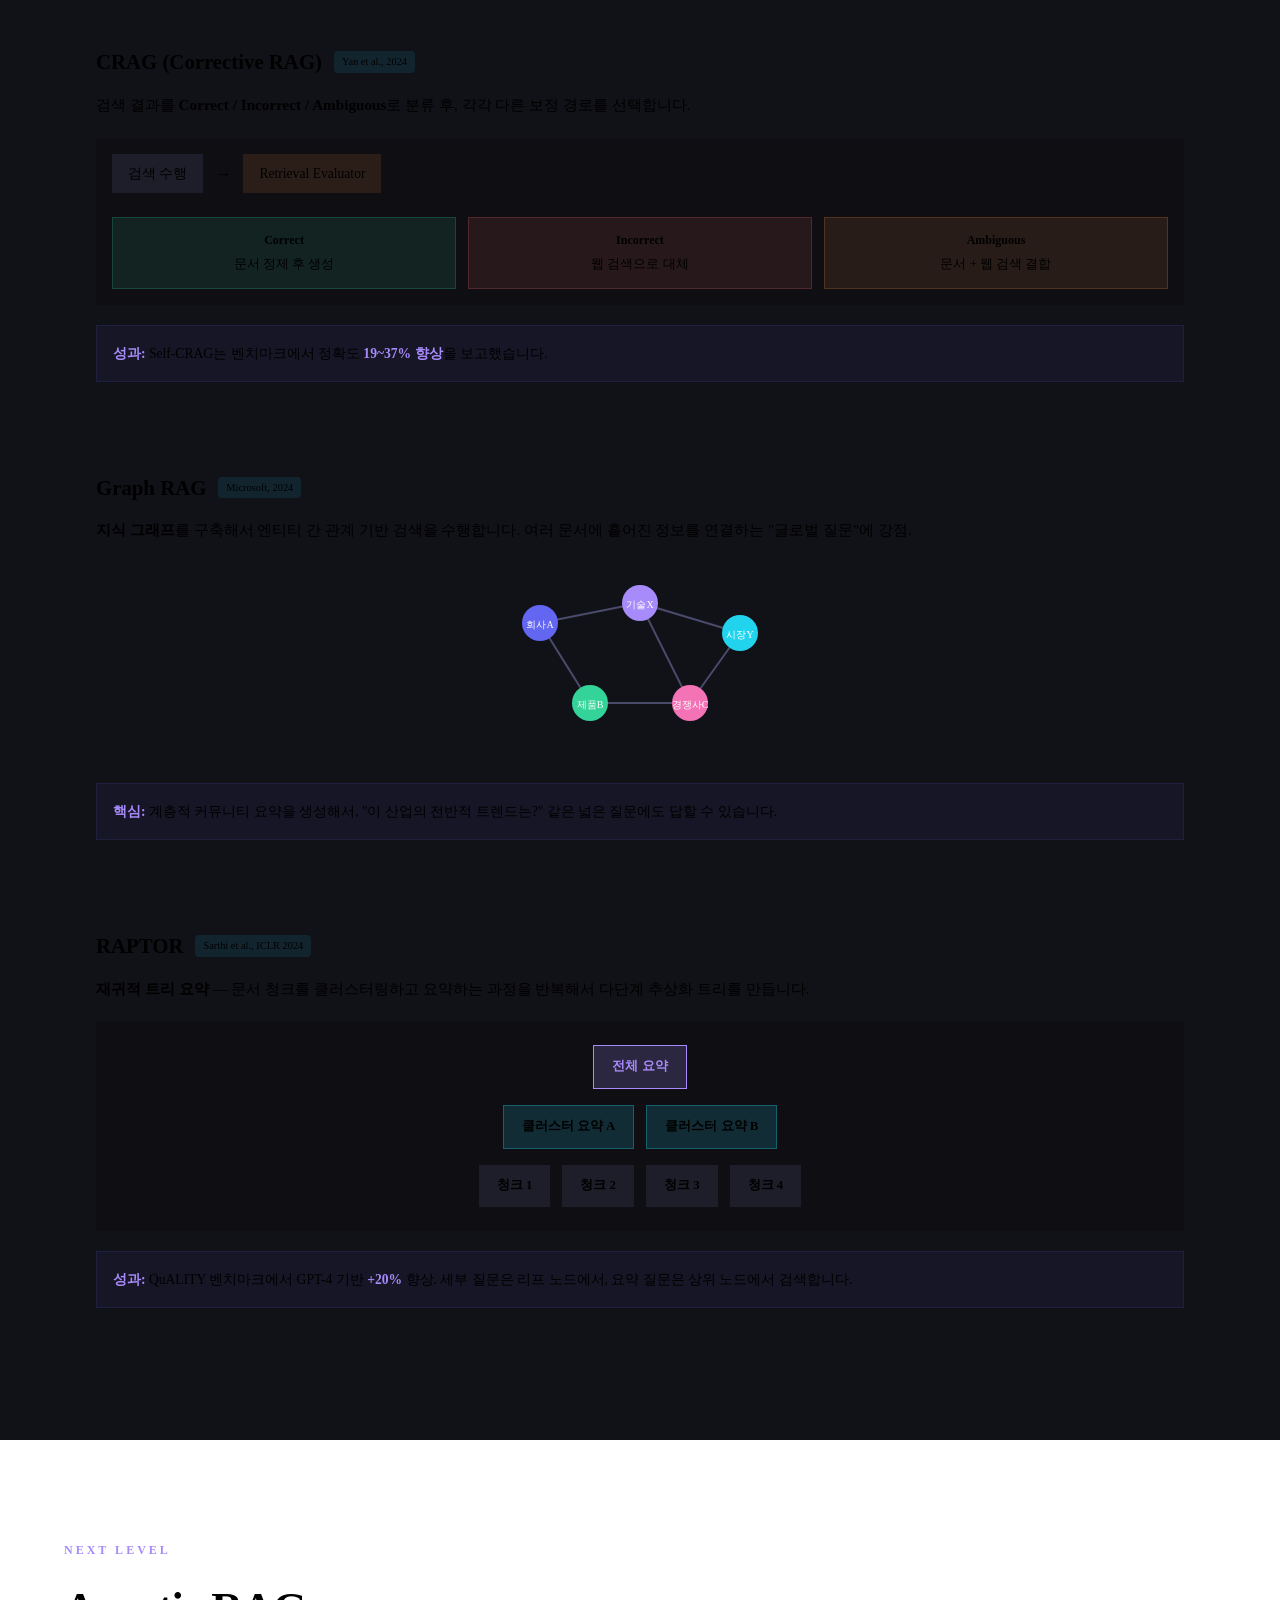
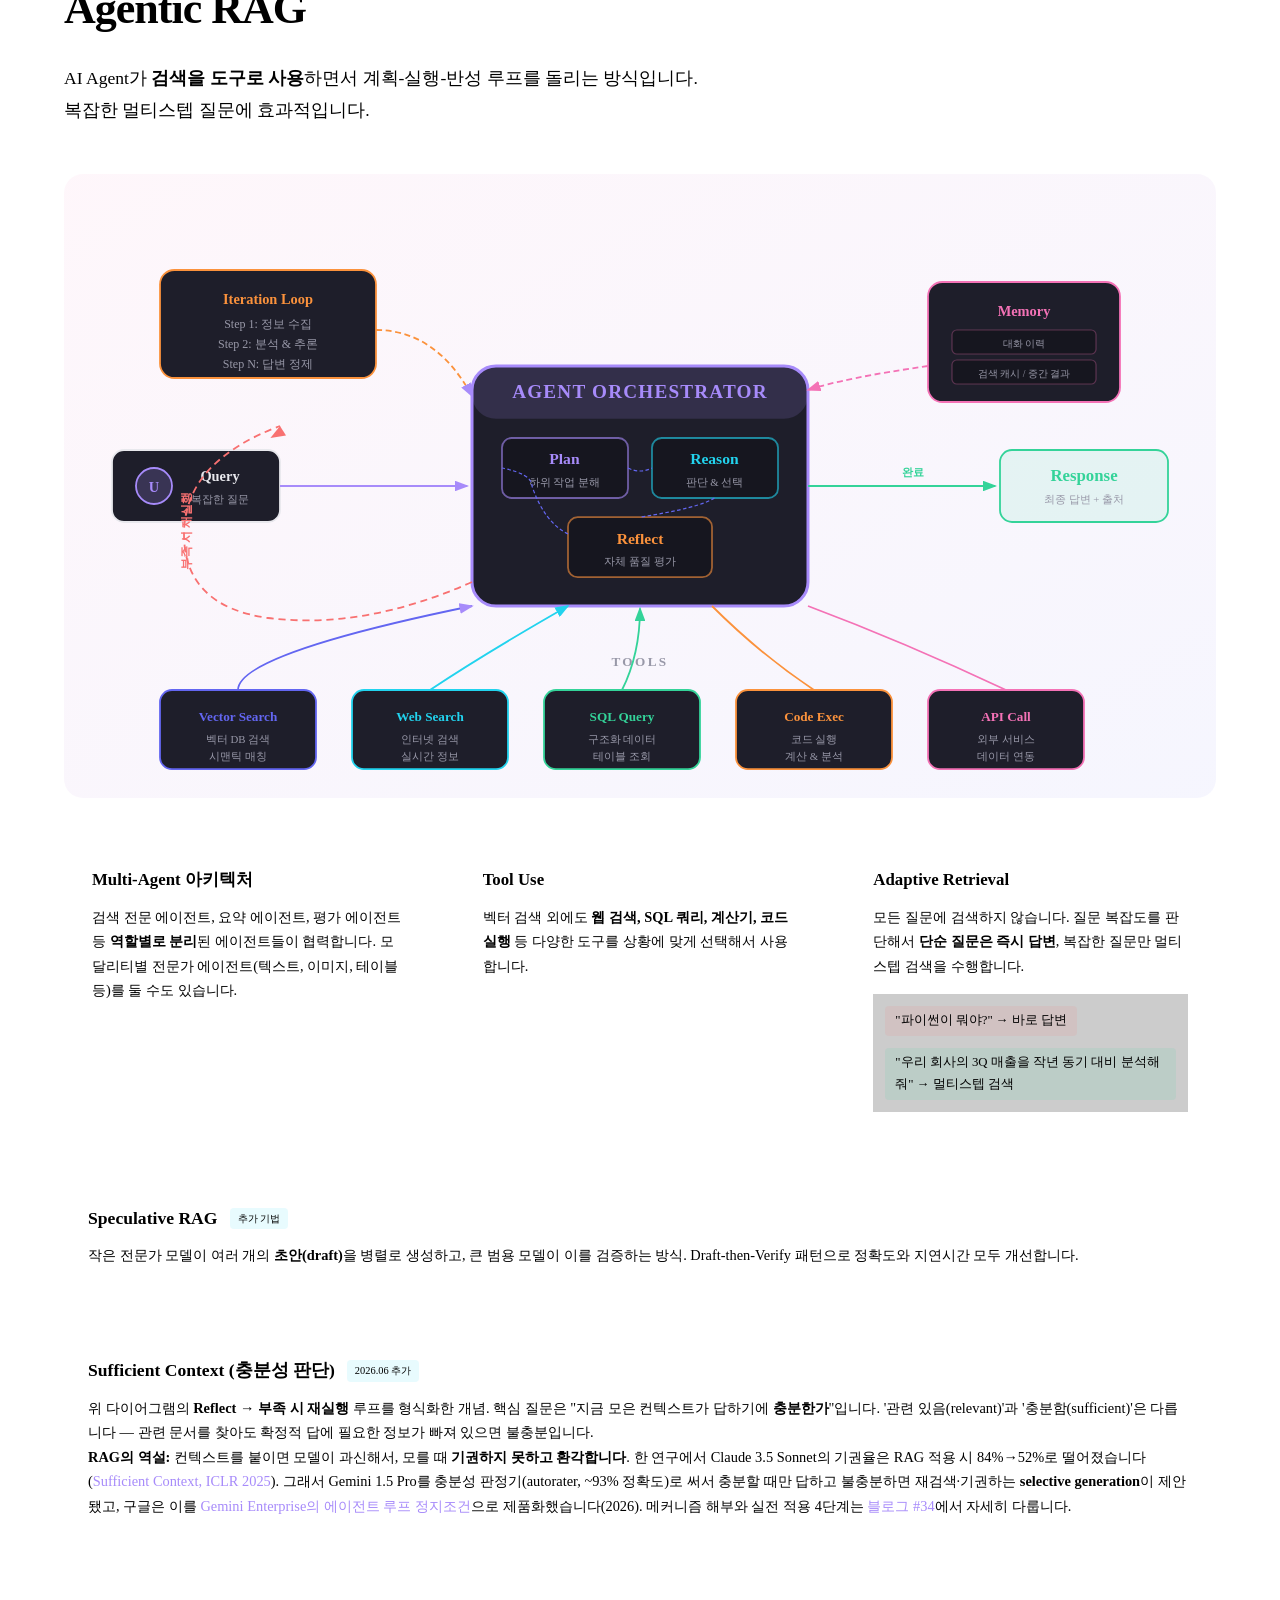
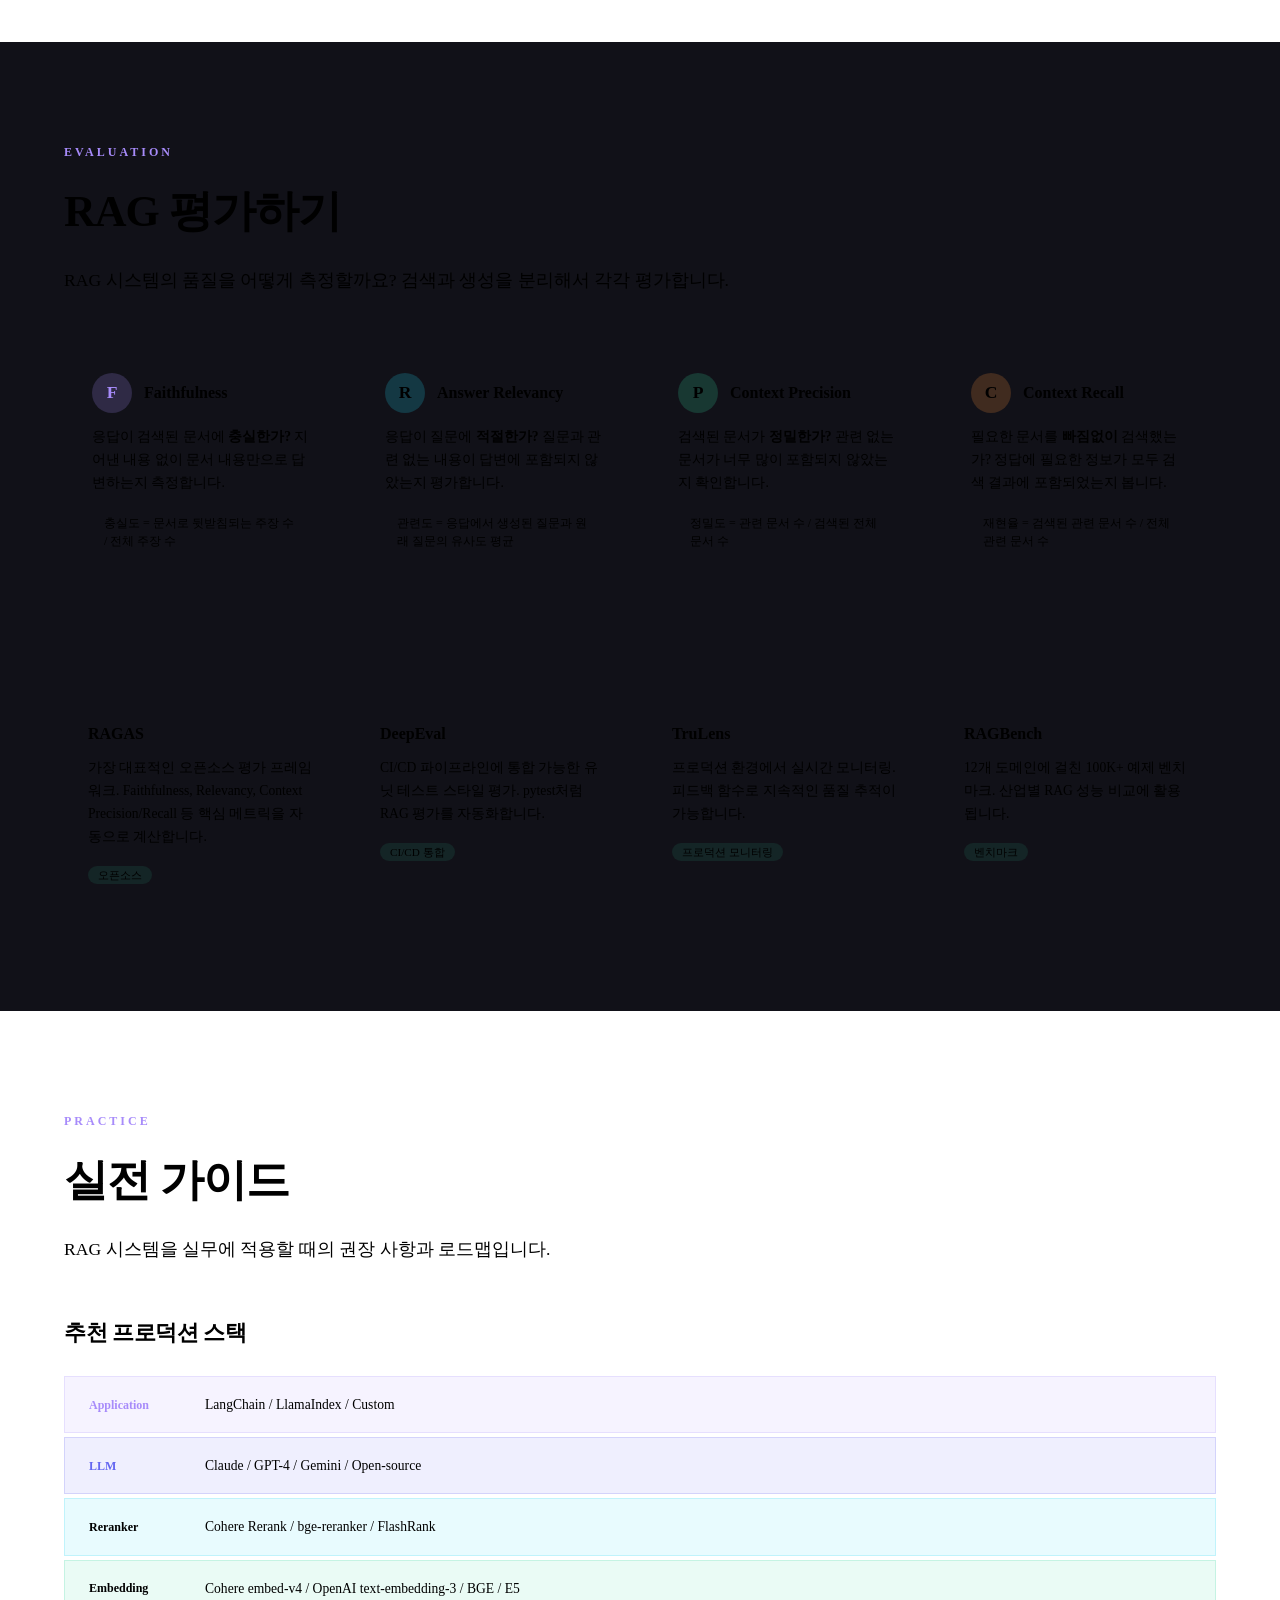
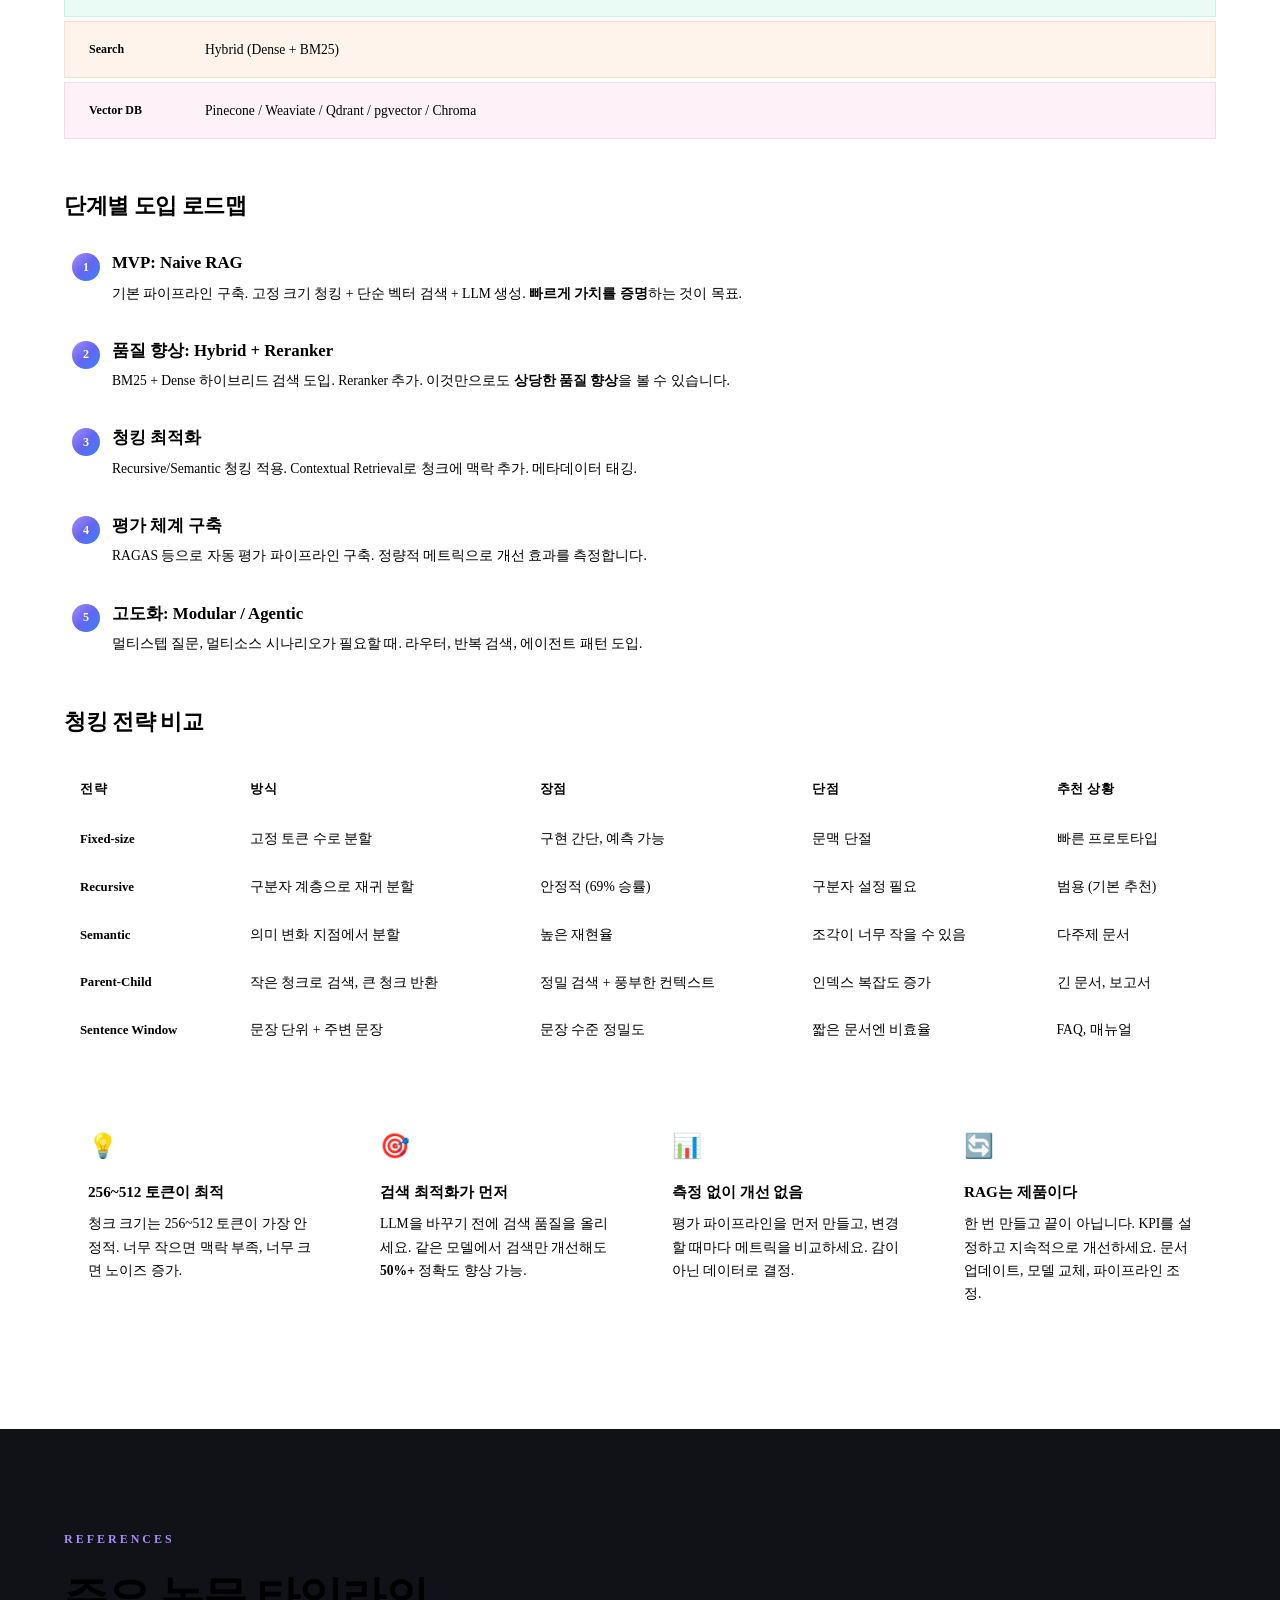
==== commit 456d1654: "Sufficient Context 카드: 블로그 #34 해설 글 링크 추가 (ko/en/expert) Co-Authored-By: Claude Fable 5 <noreply@ant" ====
--- a/index.html
+++ b/index.html
@@ -1273,7 +1273,7 @@
         <span class="paper-badge">2026.06 추가</span>
       </div>
       <p>위 다이어그램의 <strong>Reflect → 부족 시 재실행</strong> 루프를 형식화한 개념. 핵심 질문은 "지금 모은 컨텍스트가 답하기에 <strong>충분한가</strong>"입니다. '관련 있음(relevant)'과 '충분함(sufficient)'은 다릅니다 — 관련 문서를 찾아도 확정적 답에 필요한 정보가 빠져 있으면 불충분입니다.</p>
-      <p><strong>RAG의 역설:</strong> 컨텍스트를 붙이면 모델이 과신해서, 모를 때 <strong>기권하지 못하고 환각합니다</strong>. 한 연구에서 Claude 3.5 Sonnet의 기권율은 RAG 적용 시 84%→52%로 떨어졌습니다(<a href="https://arxiv.org/abs/2411.06037" target="_blank">Sufficient Context, ICLR 2025</a>). 그래서 Gemini 1.5 Pro를 충분성 판정기(autorater, ~93% 정확도)로 써서 충분할 때만 답하고 불충분하면 재검색·기권하는 <strong>selective generation</strong>이 제안됐고, 구글은 이를 <a href="https://research.google/blog/unlocking-dependable-responses-with-gemini-enterprise-agent-platforms-agentic-rag/" target="_blank">Gemini Enterprise의 에이전트 루프 정지조건</a>으로 제품화했습니다(2026).</p>
+      <p><strong>RAG의 역설:</strong> 컨텍스트를 붙이면 모델이 과신해서, 모를 때 <strong>기권하지 못하고 환각합니다</strong>. 한 연구에서 Claude 3.5 Sonnet의 기권율은 RAG 적용 시 84%→52%로 떨어졌습니다(<a href="https://arxiv.org/abs/2411.06037" target="_blank">Sufficient Context, ICLR 2025</a>). 그래서 Gemini 1.5 Pro를 충분성 판정기(autorater, ~93% 정확도)로 써서 충분할 때만 답하고 불충분하면 재검색·기권하는 <strong>selective generation</strong>이 제안됐고, 구글은 이를 <a href="https://research.google/blog/unlocking-dependable-responses-with-gemini-enterprise-agent-platforms-agentic-rag/" target="_blank">Gemini Enterprise의 에이전트 루프 정지조건</a>으로 제품화했습니다(2026). 메커니즘 해부와 실전 적용 4단계는 <a href="https://desty.github.io/blog/34-sufficient-context/" target="_blank">블로그 #34</a>에서 자세히 다룹니다.</p>
     </div>
   </div>
 </section>
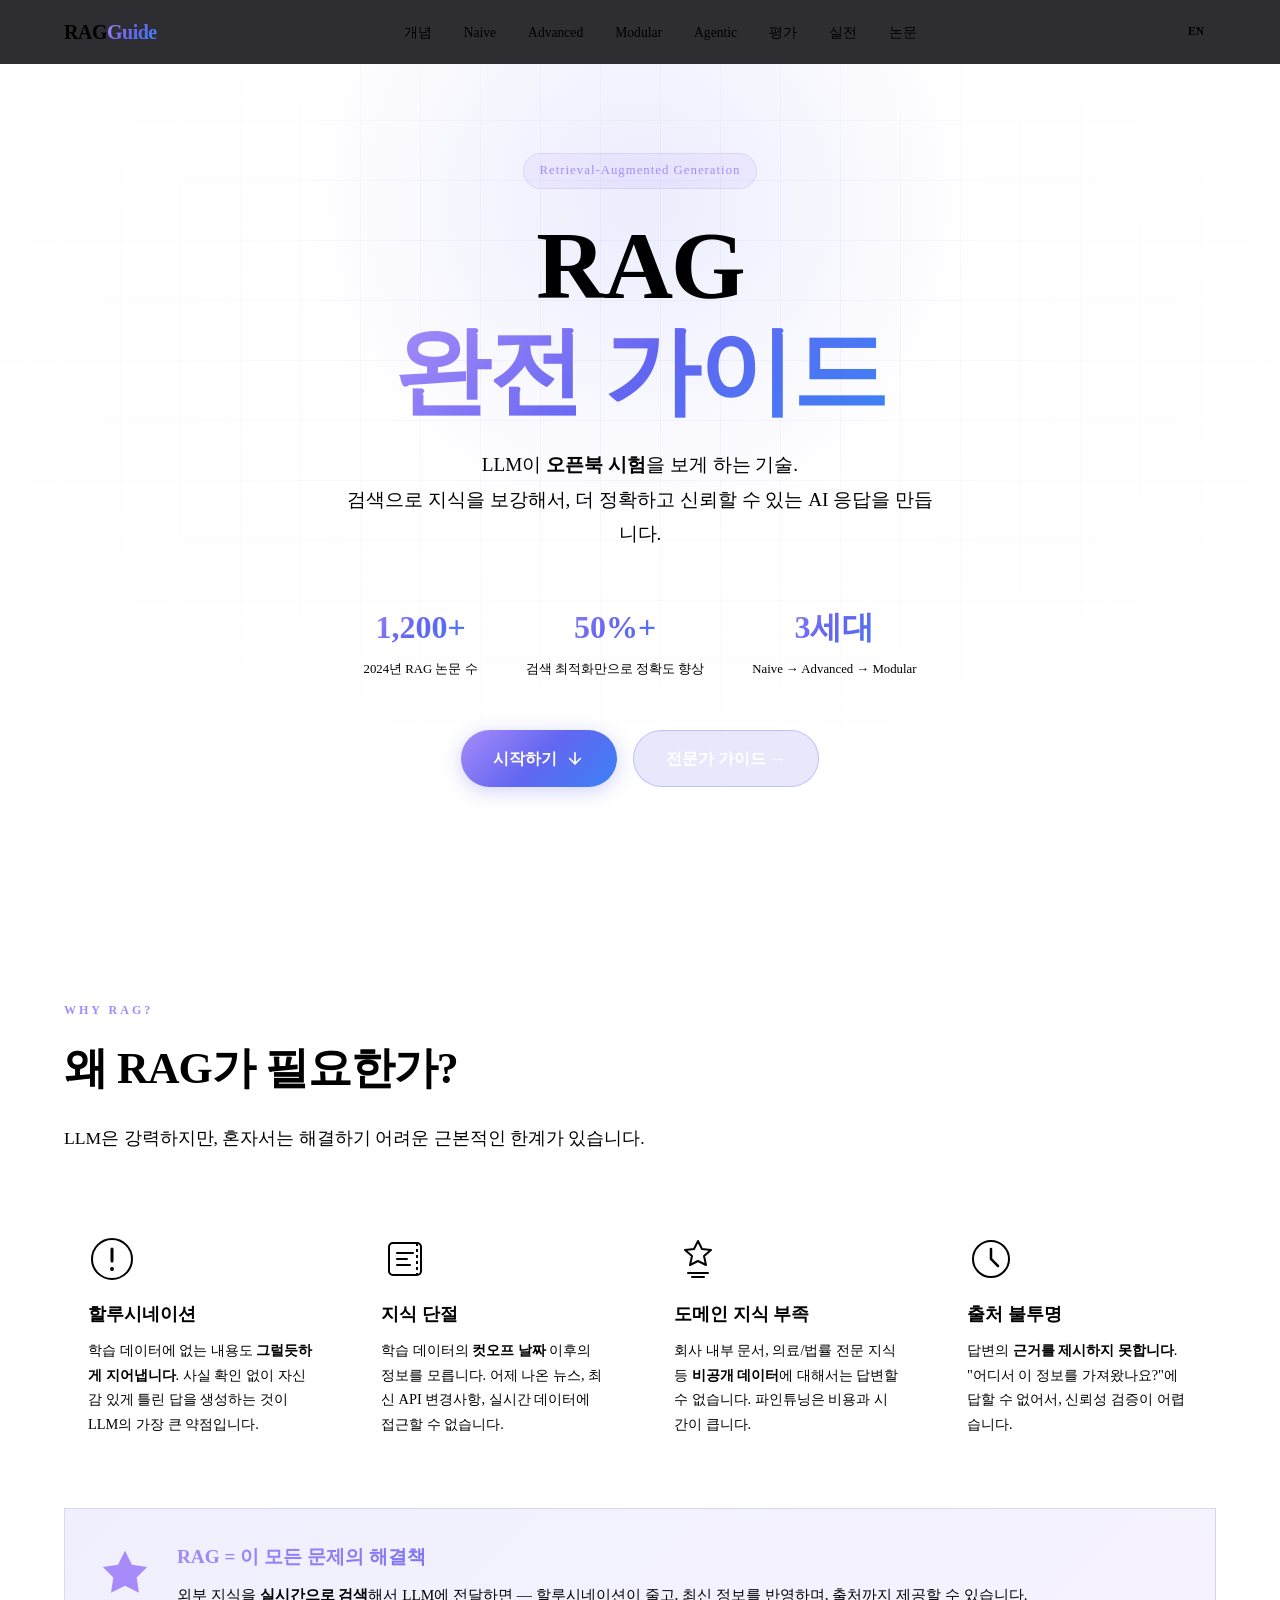
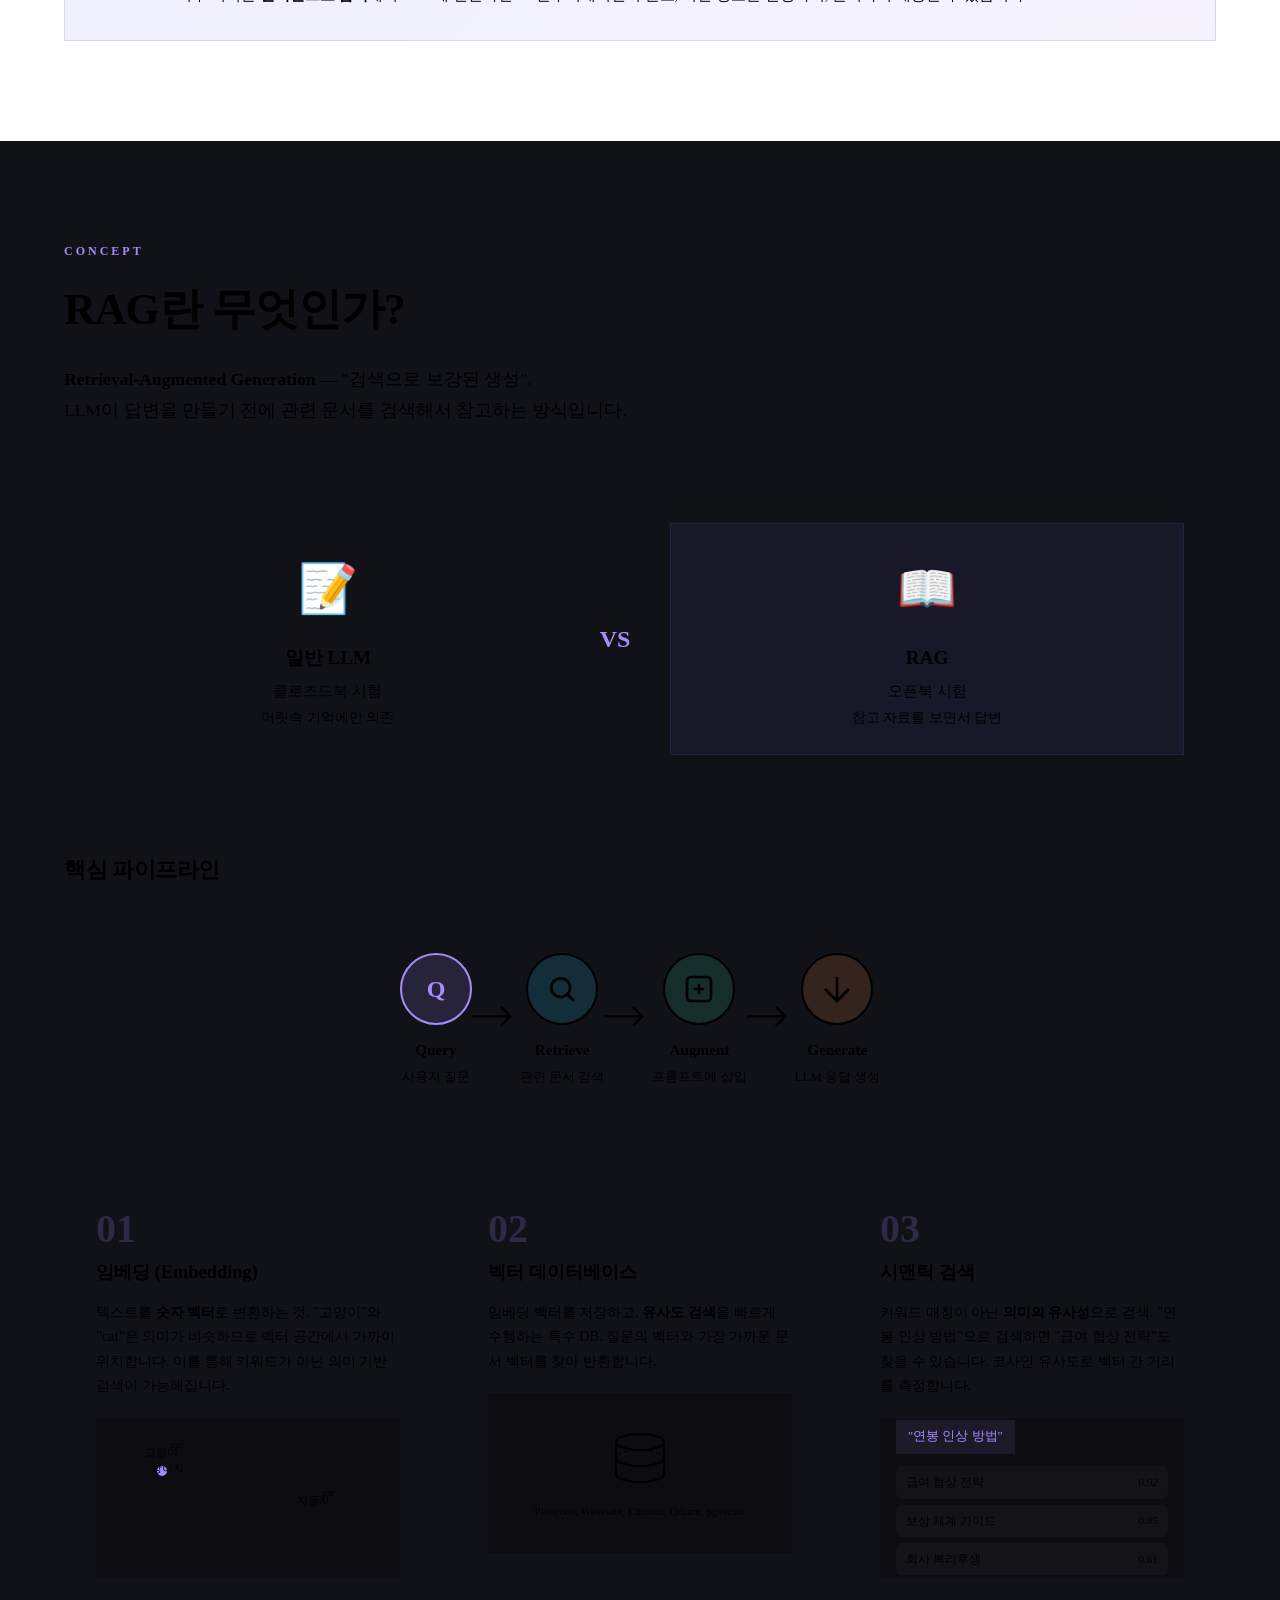
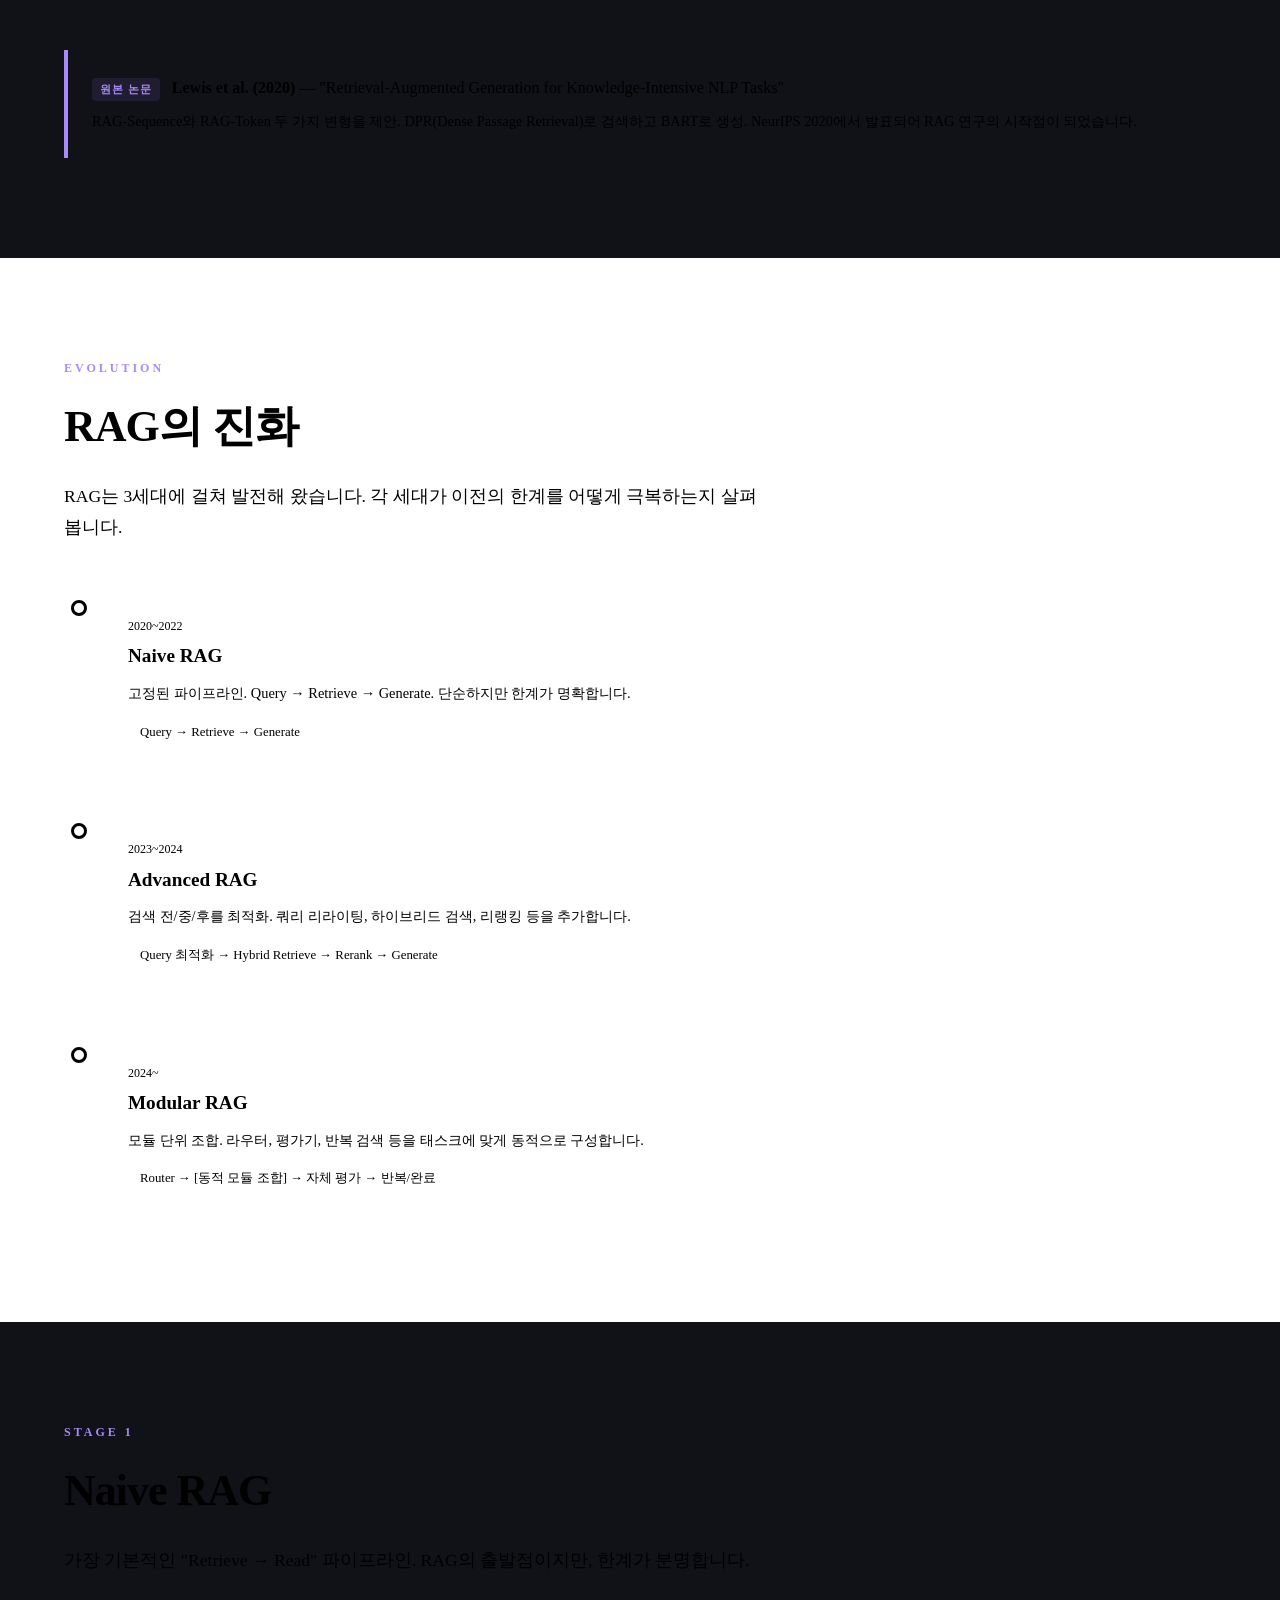
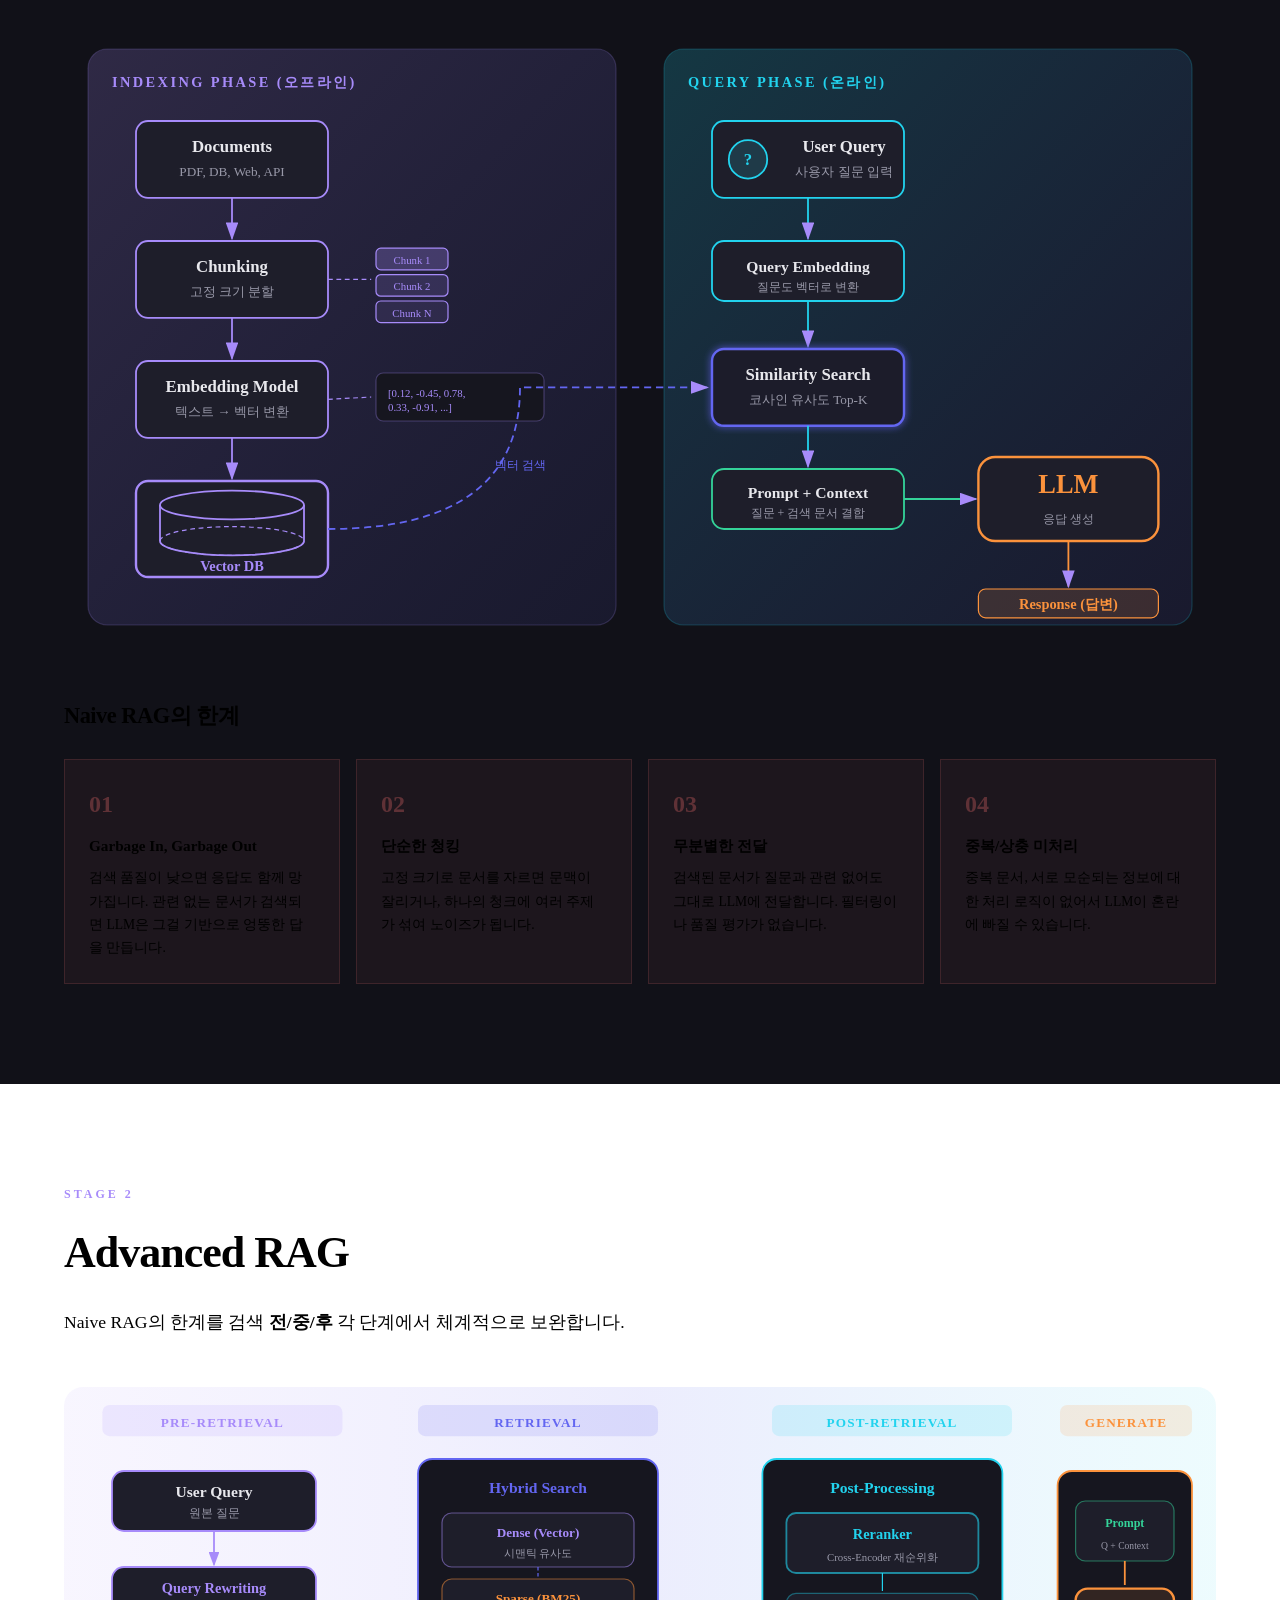
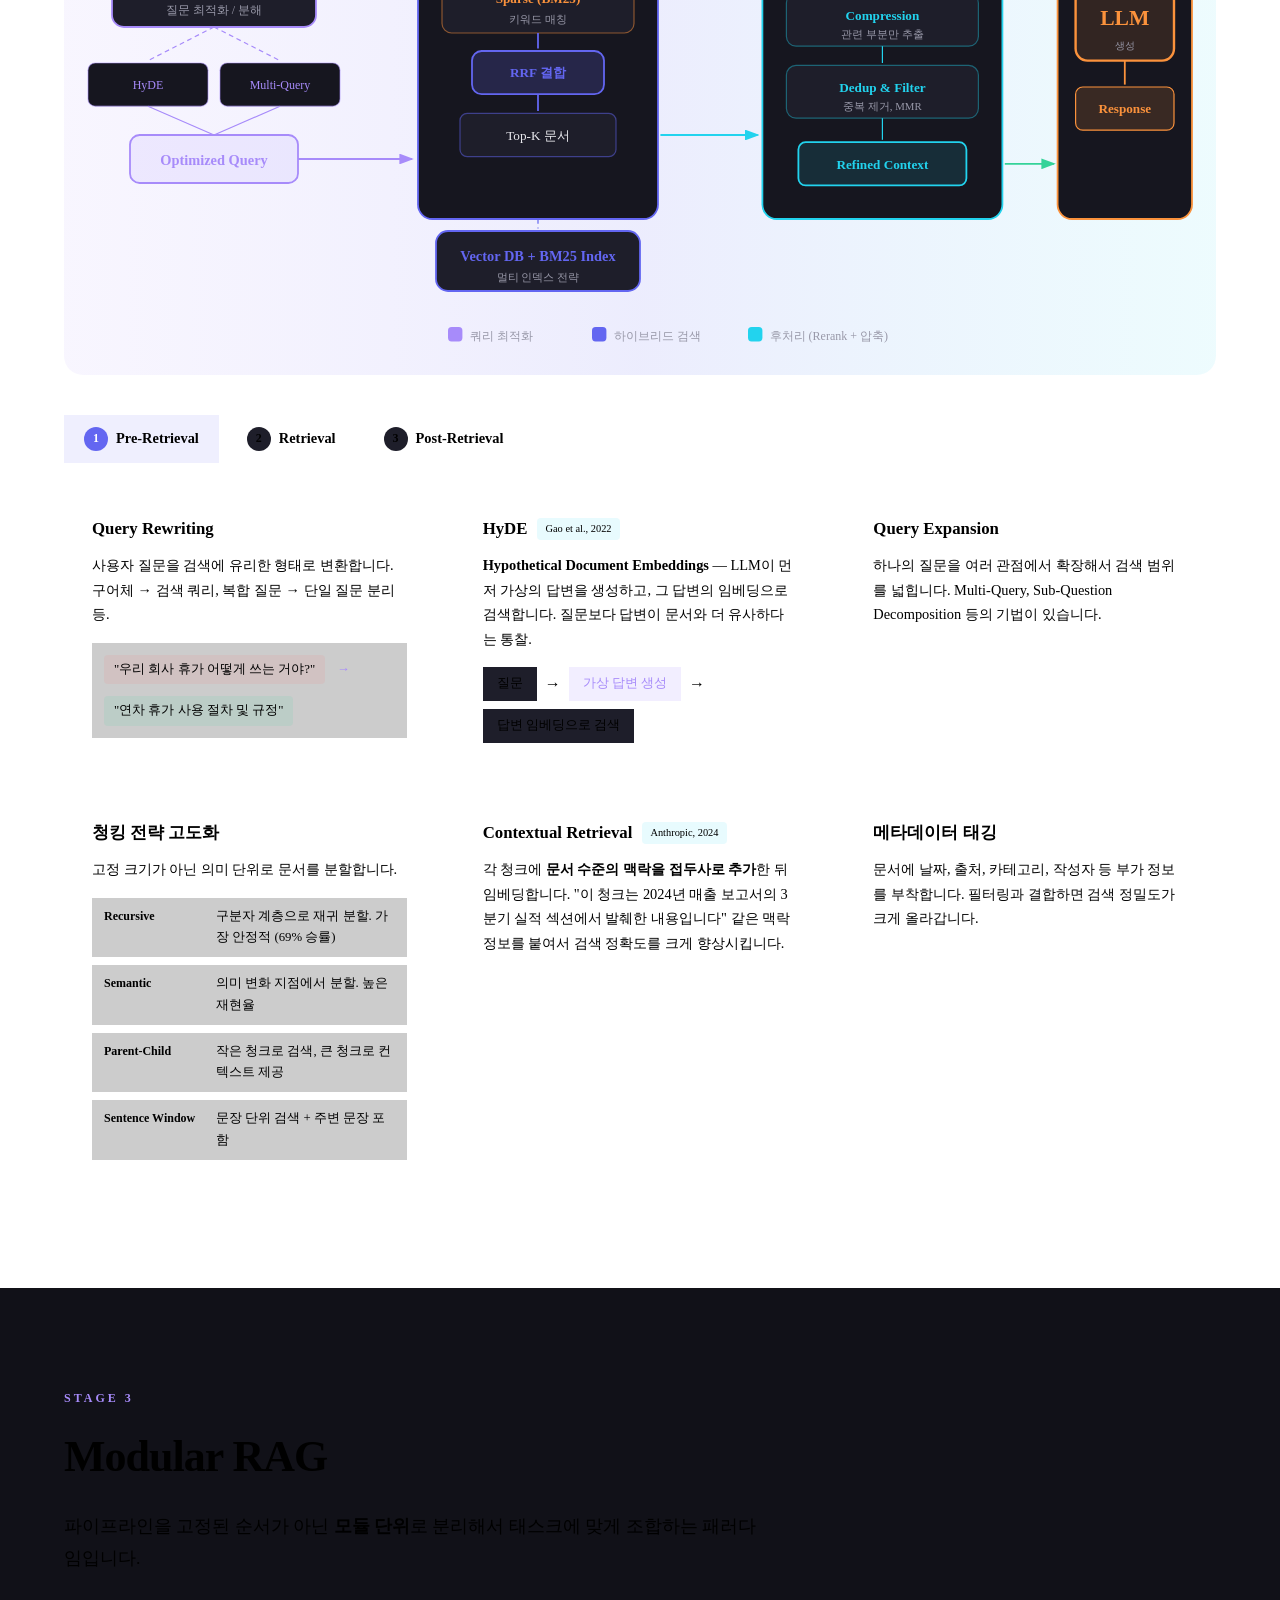
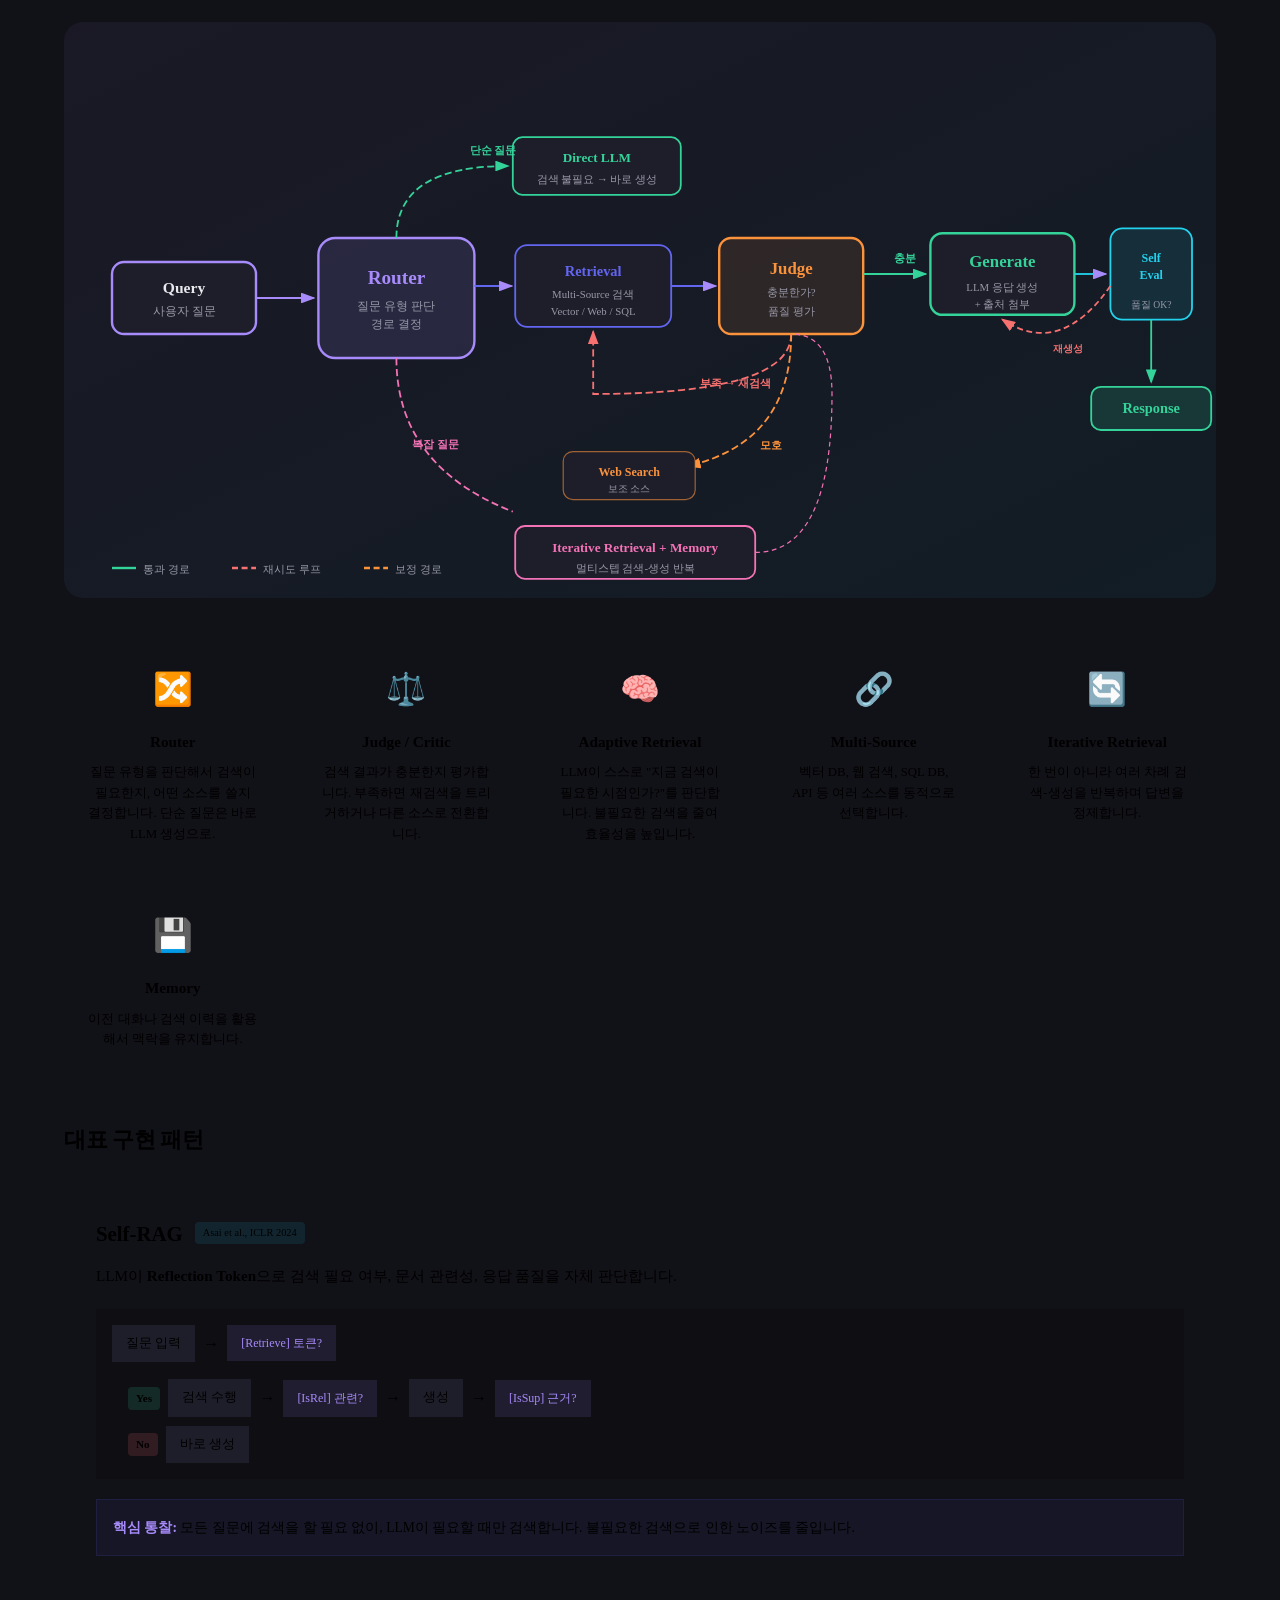
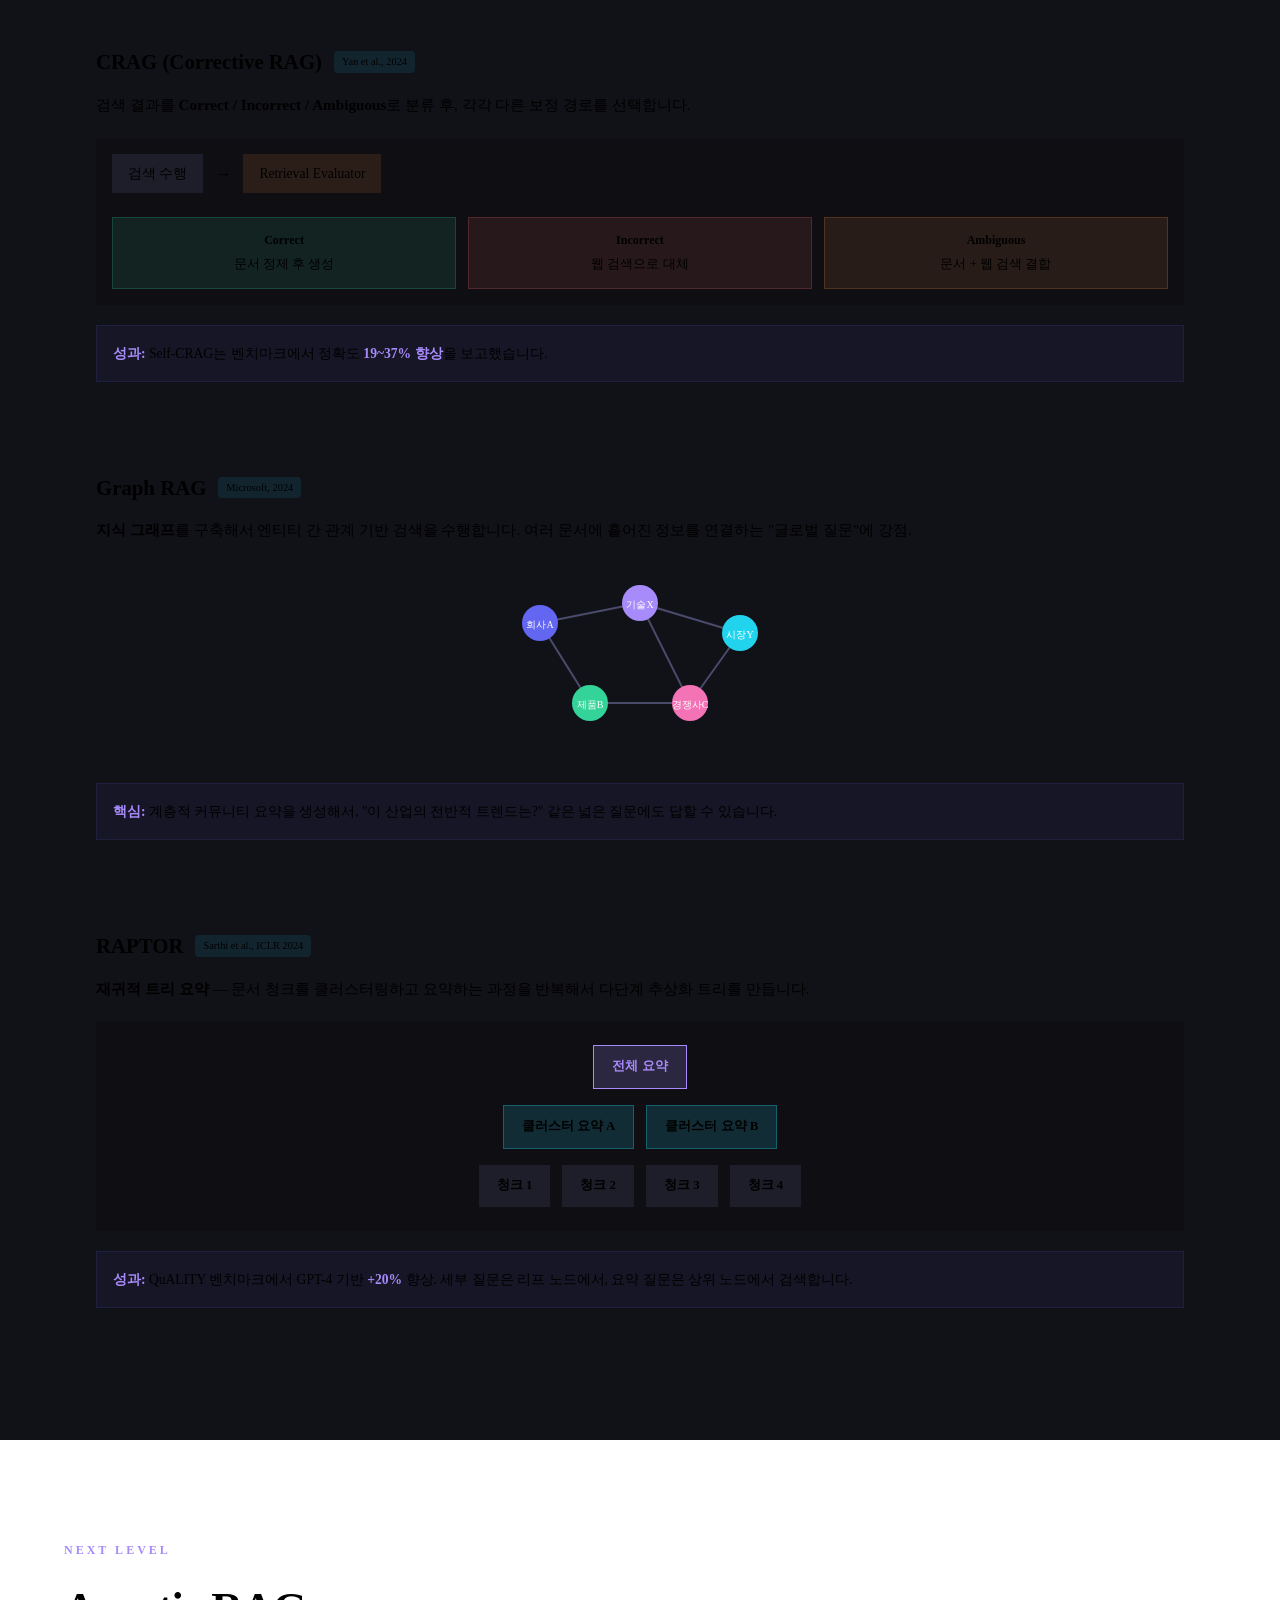
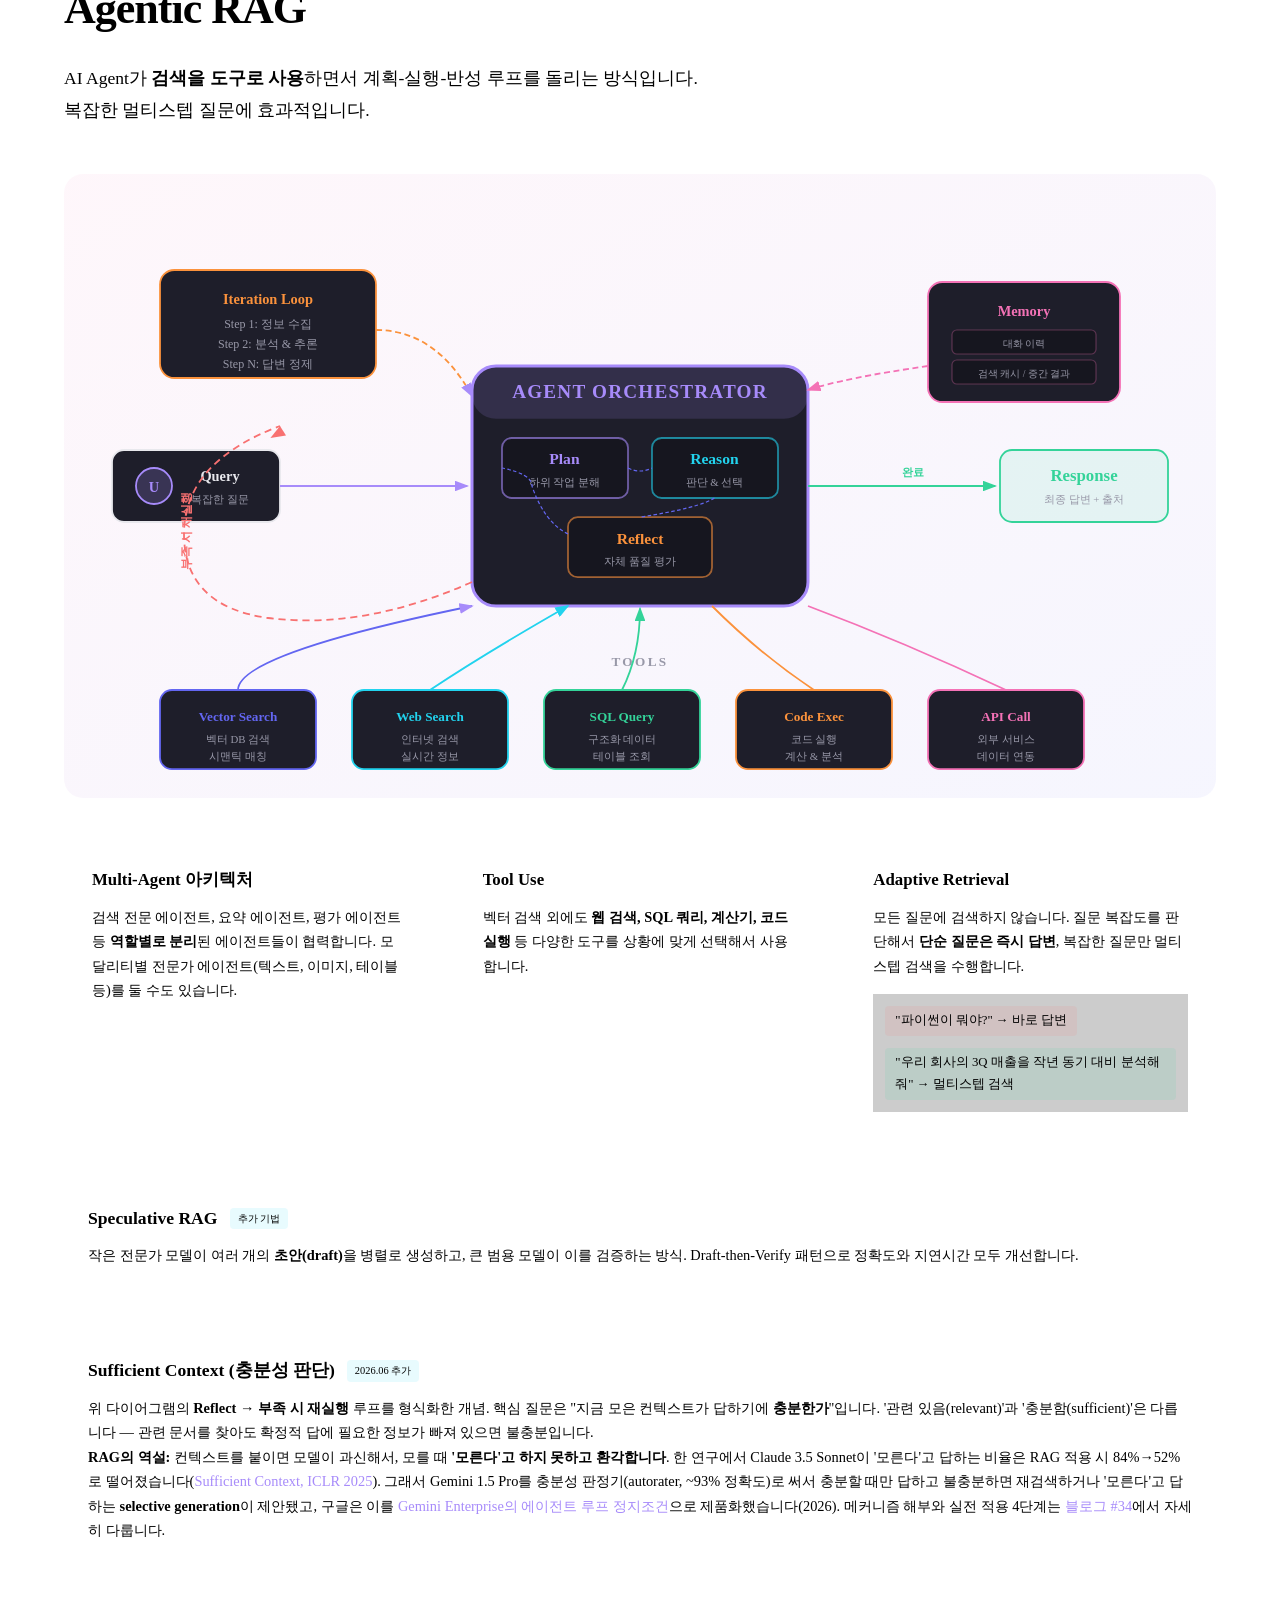
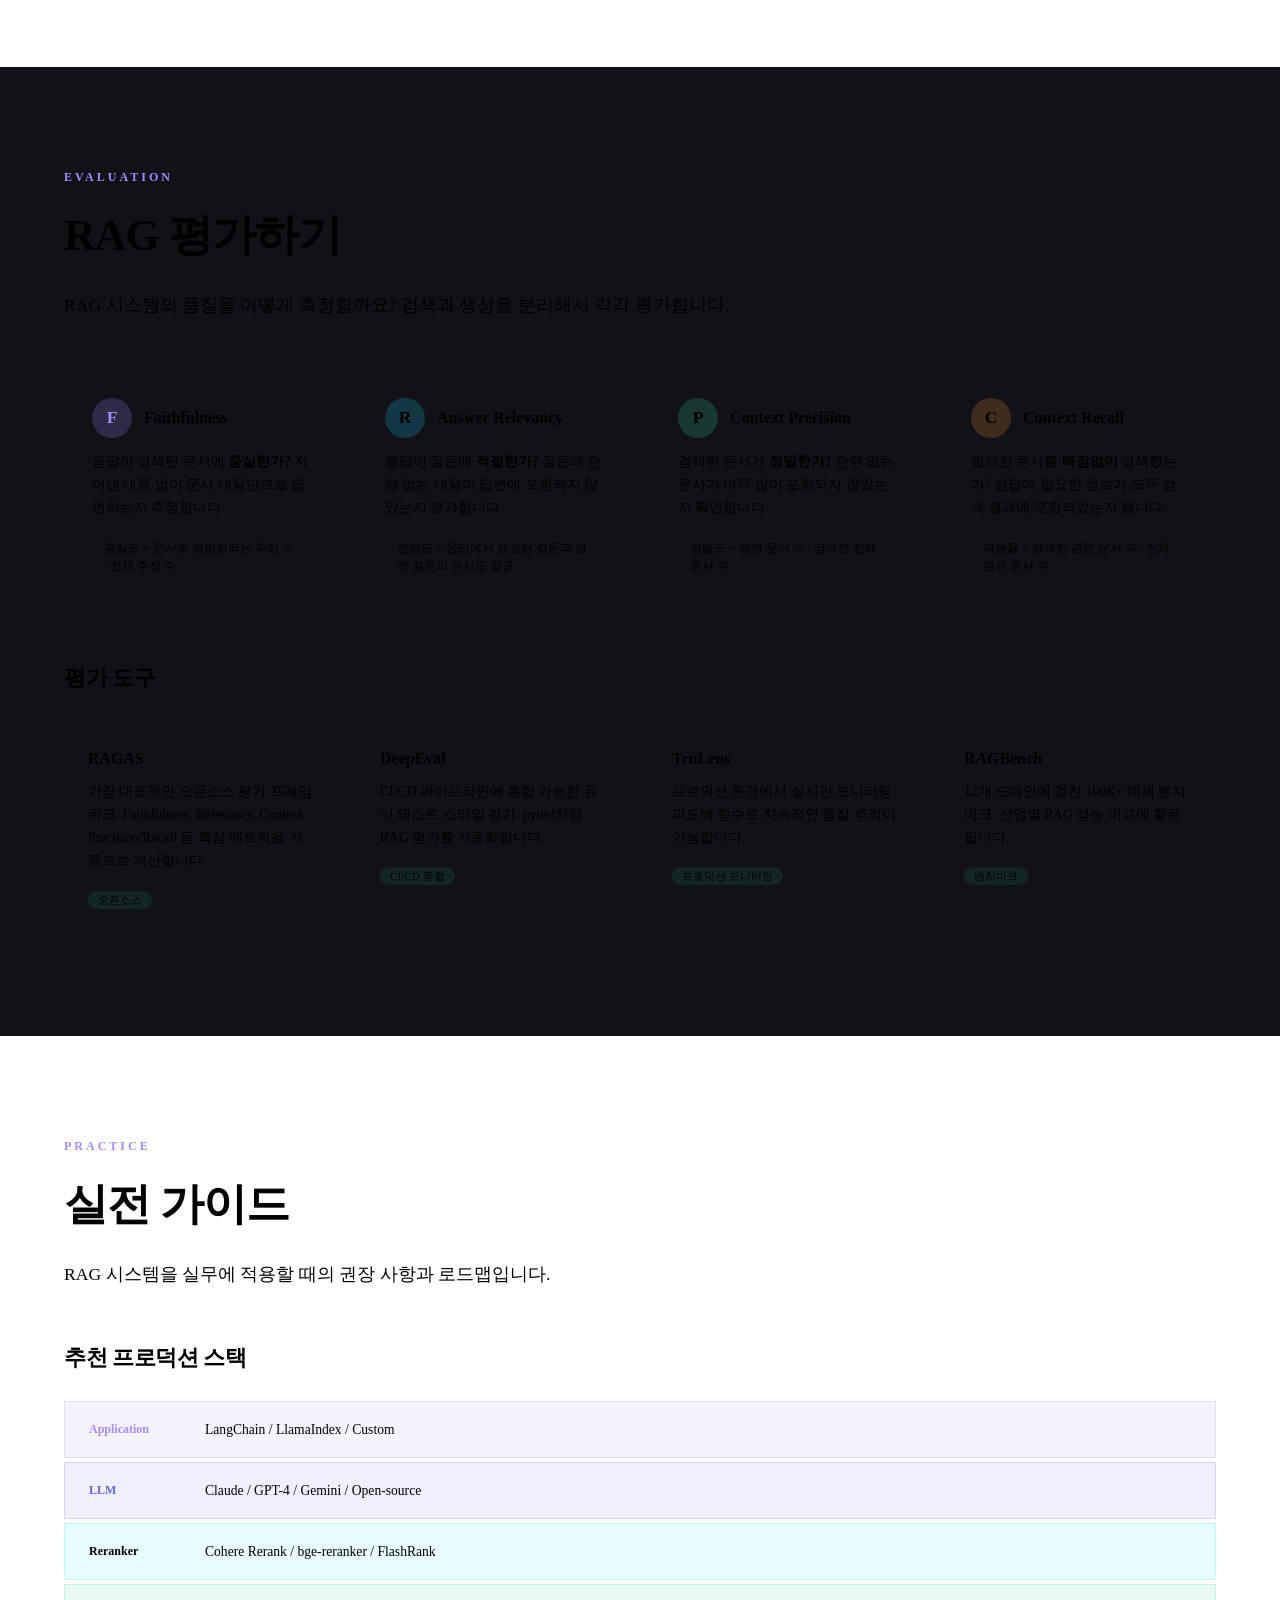
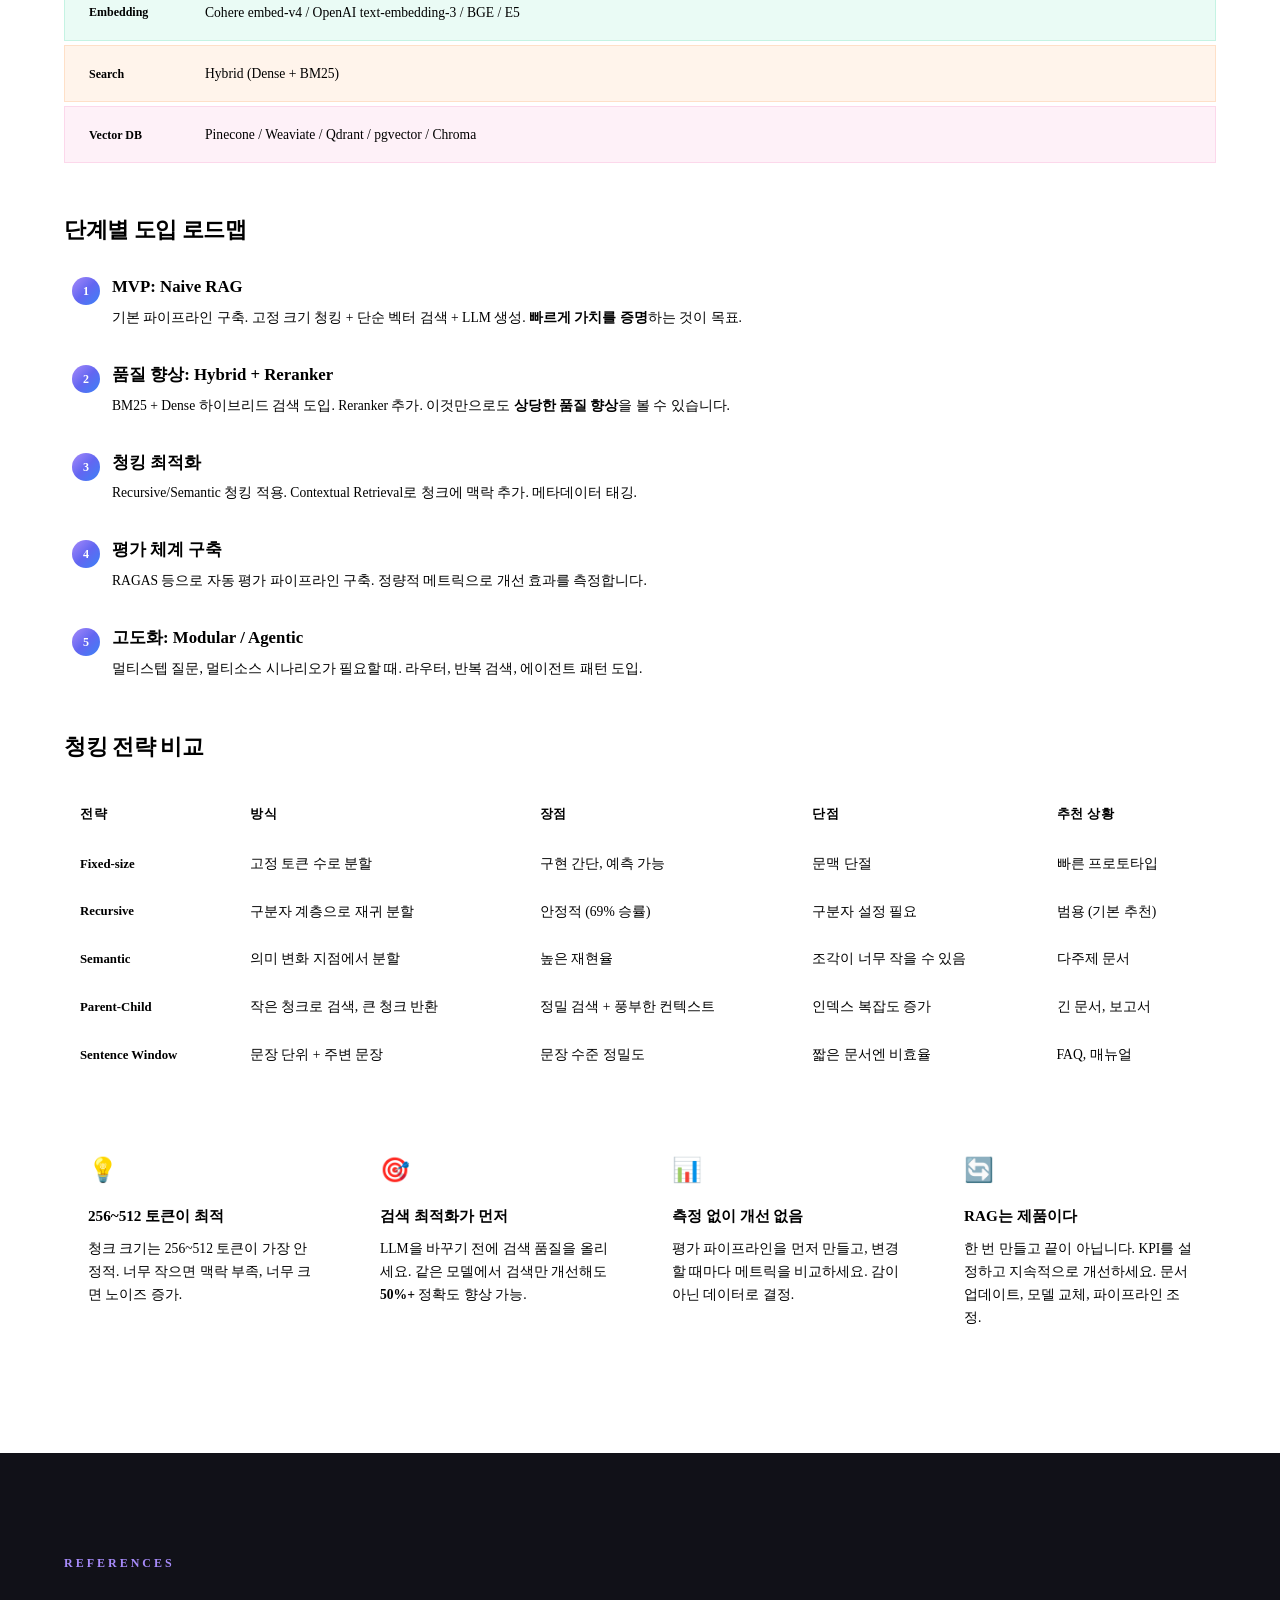
==== commit a3549cb3: "Sufficient Context: '기권' → '모른다' 응답으로 용어 교체 (ko/expert) Co-Authored-By: Claude Fable 5 <noreply@anth" ====
--- a/index.html
+++ b/index.html
@@ -1273,7 +1273,7 @@
         <span class="paper-badge">2026.06 추가</span>
       </div>
       <p>위 다이어그램의 <strong>Reflect → 부족 시 재실행</strong> 루프를 형식화한 개념. 핵심 질문은 "지금 모은 컨텍스트가 답하기에 <strong>충분한가</strong>"입니다. '관련 있음(relevant)'과 '충분함(sufficient)'은 다릅니다 — 관련 문서를 찾아도 확정적 답에 필요한 정보가 빠져 있으면 불충분입니다.</p>
-      <p><strong>RAG의 역설:</strong> 컨텍스트를 붙이면 모델이 과신해서, 모를 때 <strong>기권하지 못하고 환각합니다</strong>. 한 연구에서 Claude 3.5 Sonnet의 기권율은 RAG 적용 시 84%→52%로 떨어졌습니다(<a href="https://arxiv.org/abs/2411.06037" target="_blank">Sufficient Context, ICLR 2025</a>). 그래서 Gemini 1.5 Pro를 충분성 판정기(autorater, ~93% 정확도)로 써서 충분할 때만 답하고 불충분하면 재검색·기권하는 <strong>selective generation</strong>이 제안됐고, 구글은 이를 <a href="https://research.google/blog/unlocking-dependable-responses-with-gemini-enterprise-agent-platforms-agentic-rag/" target="_blank">Gemini Enterprise의 에이전트 루프 정지조건</a>으로 제품화했습니다(2026). 메커니즘 해부와 실전 적용 4단계는 <a href="https://desty.github.io/blog/34-sufficient-context/" target="_blank">블로그 #34</a>에서 자세히 다룹니다.</p>
+      <p><strong>RAG의 역설:</strong> 컨텍스트를 붙이면 모델이 과신해서, 모를 때 <strong>'모른다'고 하지 못하고 환각합니다</strong>. 한 연구에서 Claude 3.5 Sonnet이 '모른다'고 답하는 비율은 RAG 적용 시 84%→52%로 떨어졌습니다(<a href="https://arxiv.org/abs/2411.06037" target="_blank">Sufficient Context, ICLR 2025</a>). 그래서 Gemini 1.5 Pro를 충분성 판정기(autorater, ~93% 정확도)로 써서 충분할 때만 답하고 불충분하면 재검색하거나 '모른다'고 답하는 <strong>selective generation</strong>이 제안됐고, 구글은 이를 <a href="https://research.google/blog/unlocking-dependable-responses-with-gemini-enterprise-agent-platforms-agentic-rag/" target="_blank">Gemini Enterprise의 에이전트 루프 정지조건</a>으로 제품화했습니다(2026). 메커니즘 해부와 실전 적용 4단계는 <a href="https://desty.github.io/blog/34-sufficient-context/" target="_blank">블로그 #34</a>에서 자세히 다룹니다.</p>
     </div>
   </div>
 </section>
@@ -1636,7 +1636,7 @@
         <div class="paper-content">
           <h4>Sufficient Context: A New Lens on RAG</h4>
           <p class="paper-authors">Joren et al. — ICLR 2025</p>
-          <p>검색 품질을 '관련성'이 아니라 '충분성'으로 다시 봄. 충분 여부를 판정하는 autorater(Gemini 1.5 Pro, ~93% 정확도)와, 불충분하면 기권하는 selective generation 제안. RAG가 오히려 모델의 기권 능력을 떨어뜨린다는 역설을 규명.</p>
+          <p>검색 품질을 '관련성'이 아니라 '충분성'으로 다시 봄. 충분 여부를 판정하는 autorater(Gemini 1.5 Pro, ~93% 정확도)와, 불충분하면 '모른다'고 답하는 selective generation 제안. RAG가 오히려 모델이 모른다고 말하는 능력을 떨어뜨린다는 역설을 규명.</p>
         </div>
       </div>
       <div class="paper-item">
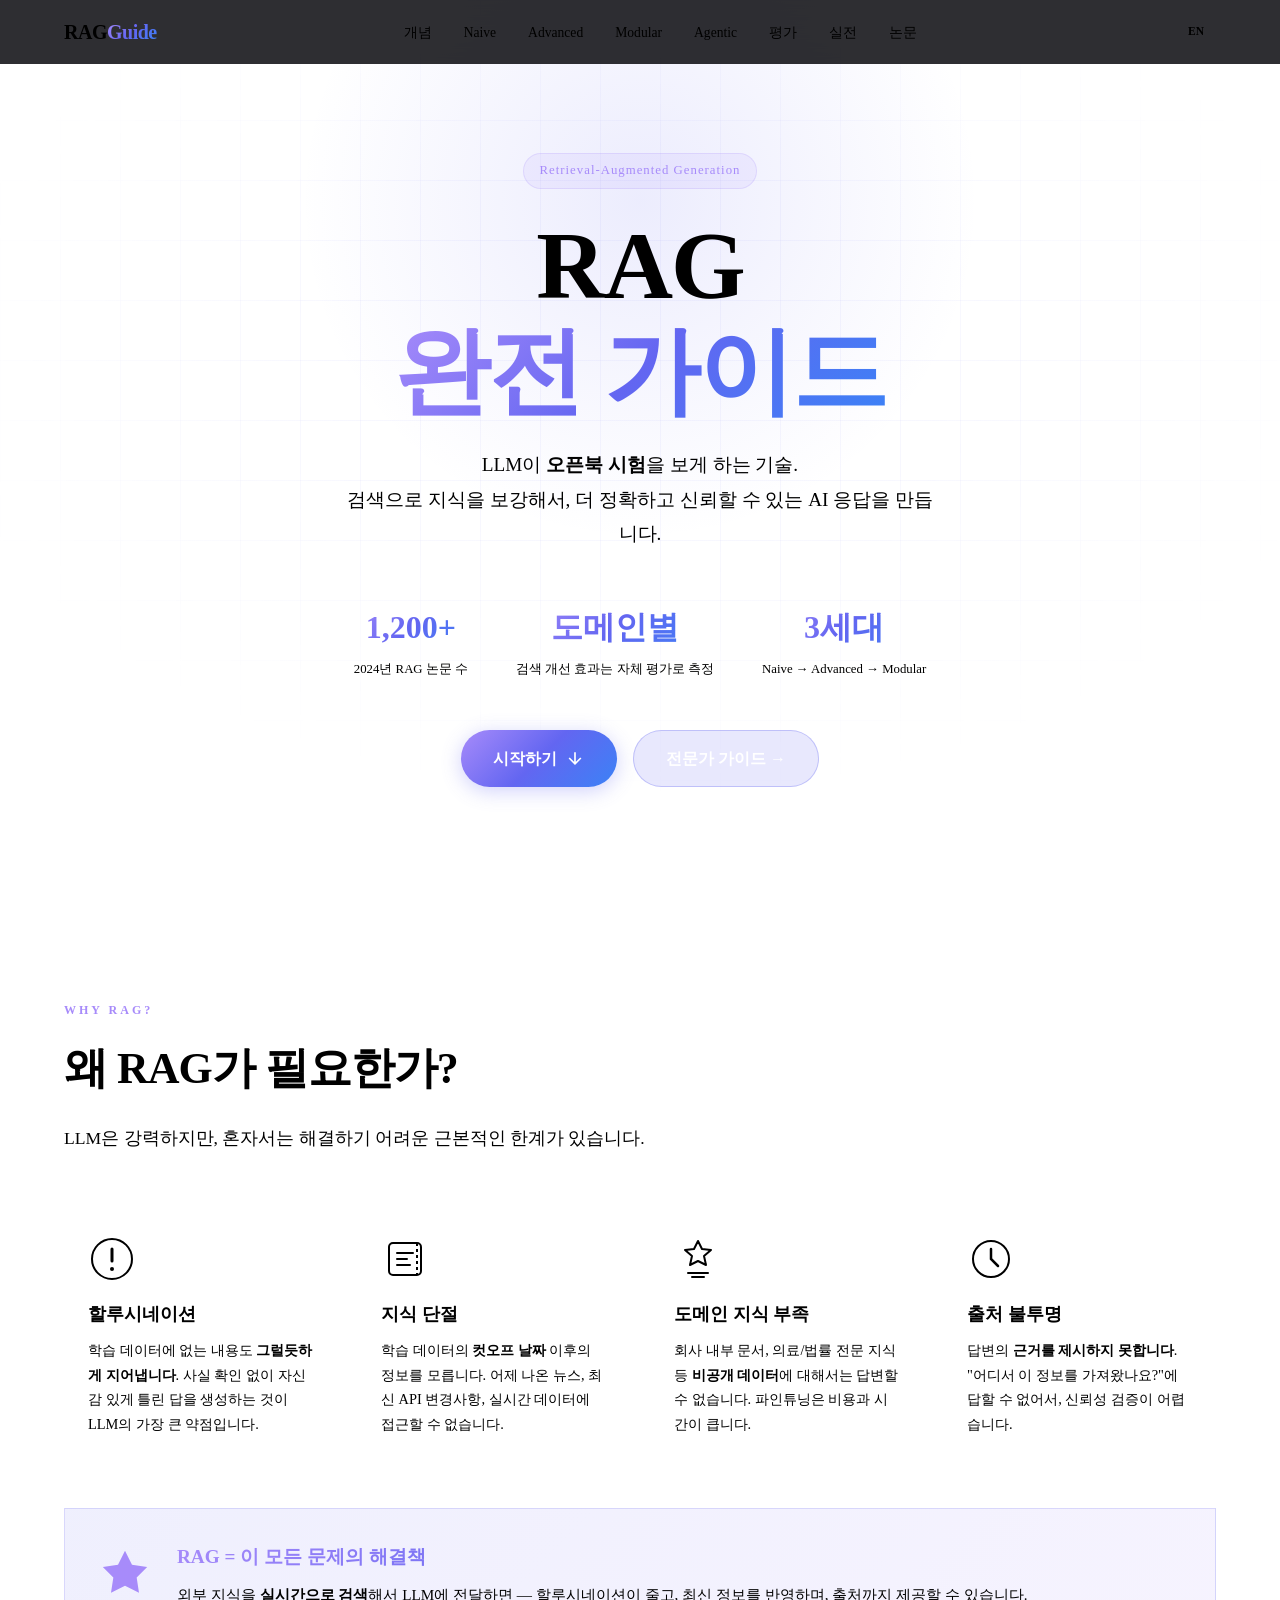
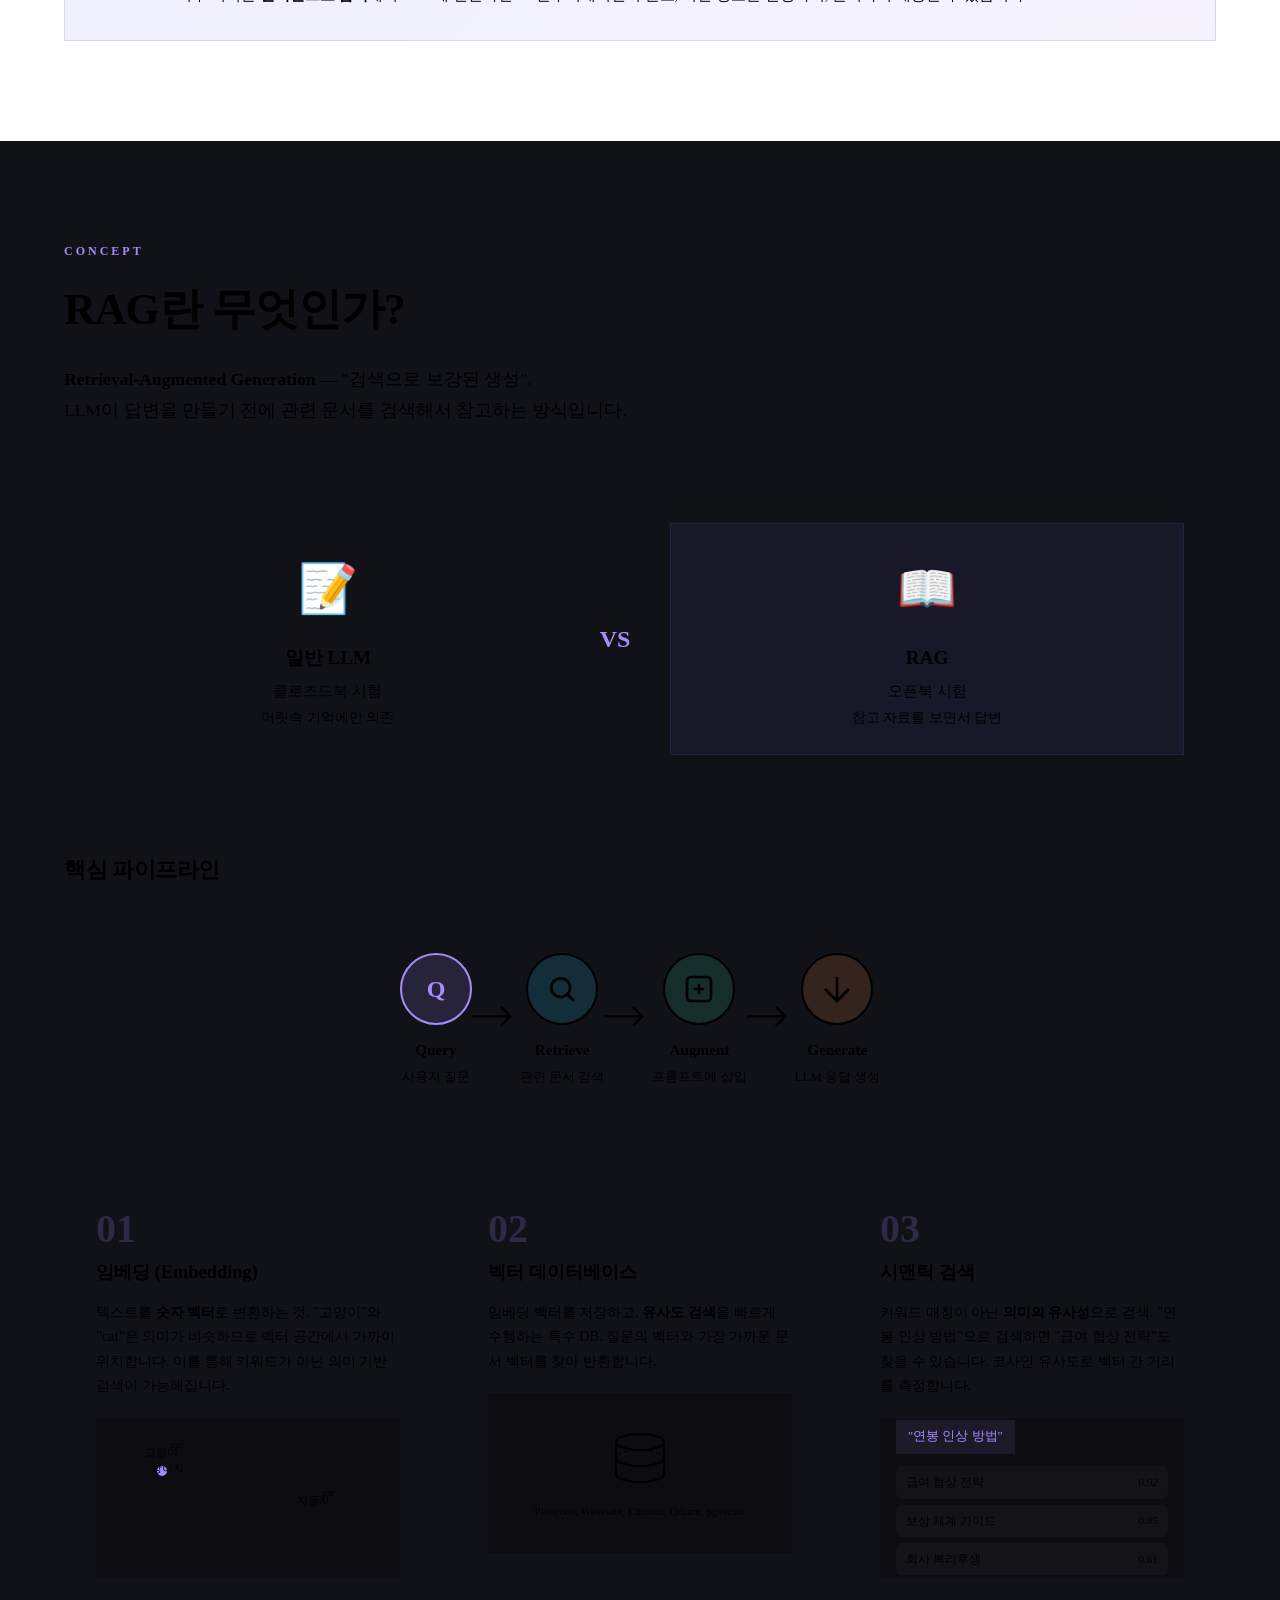
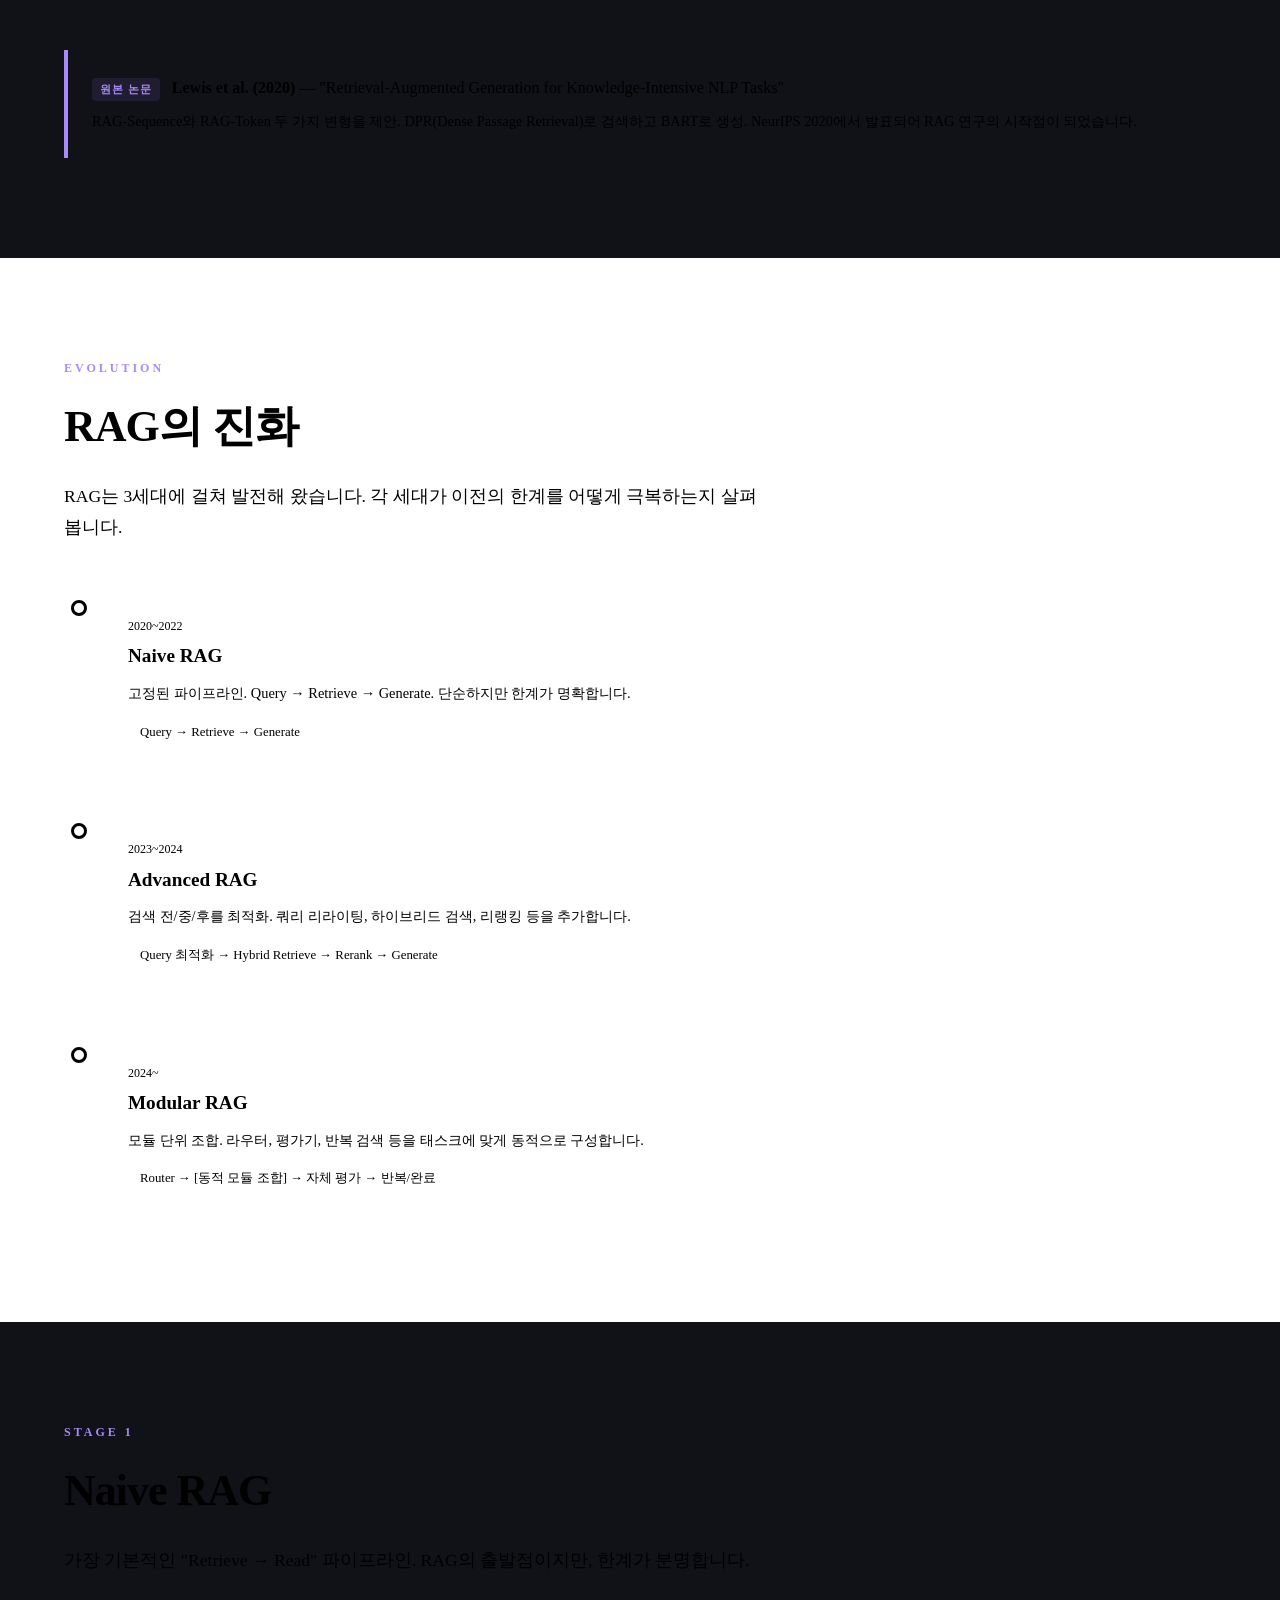
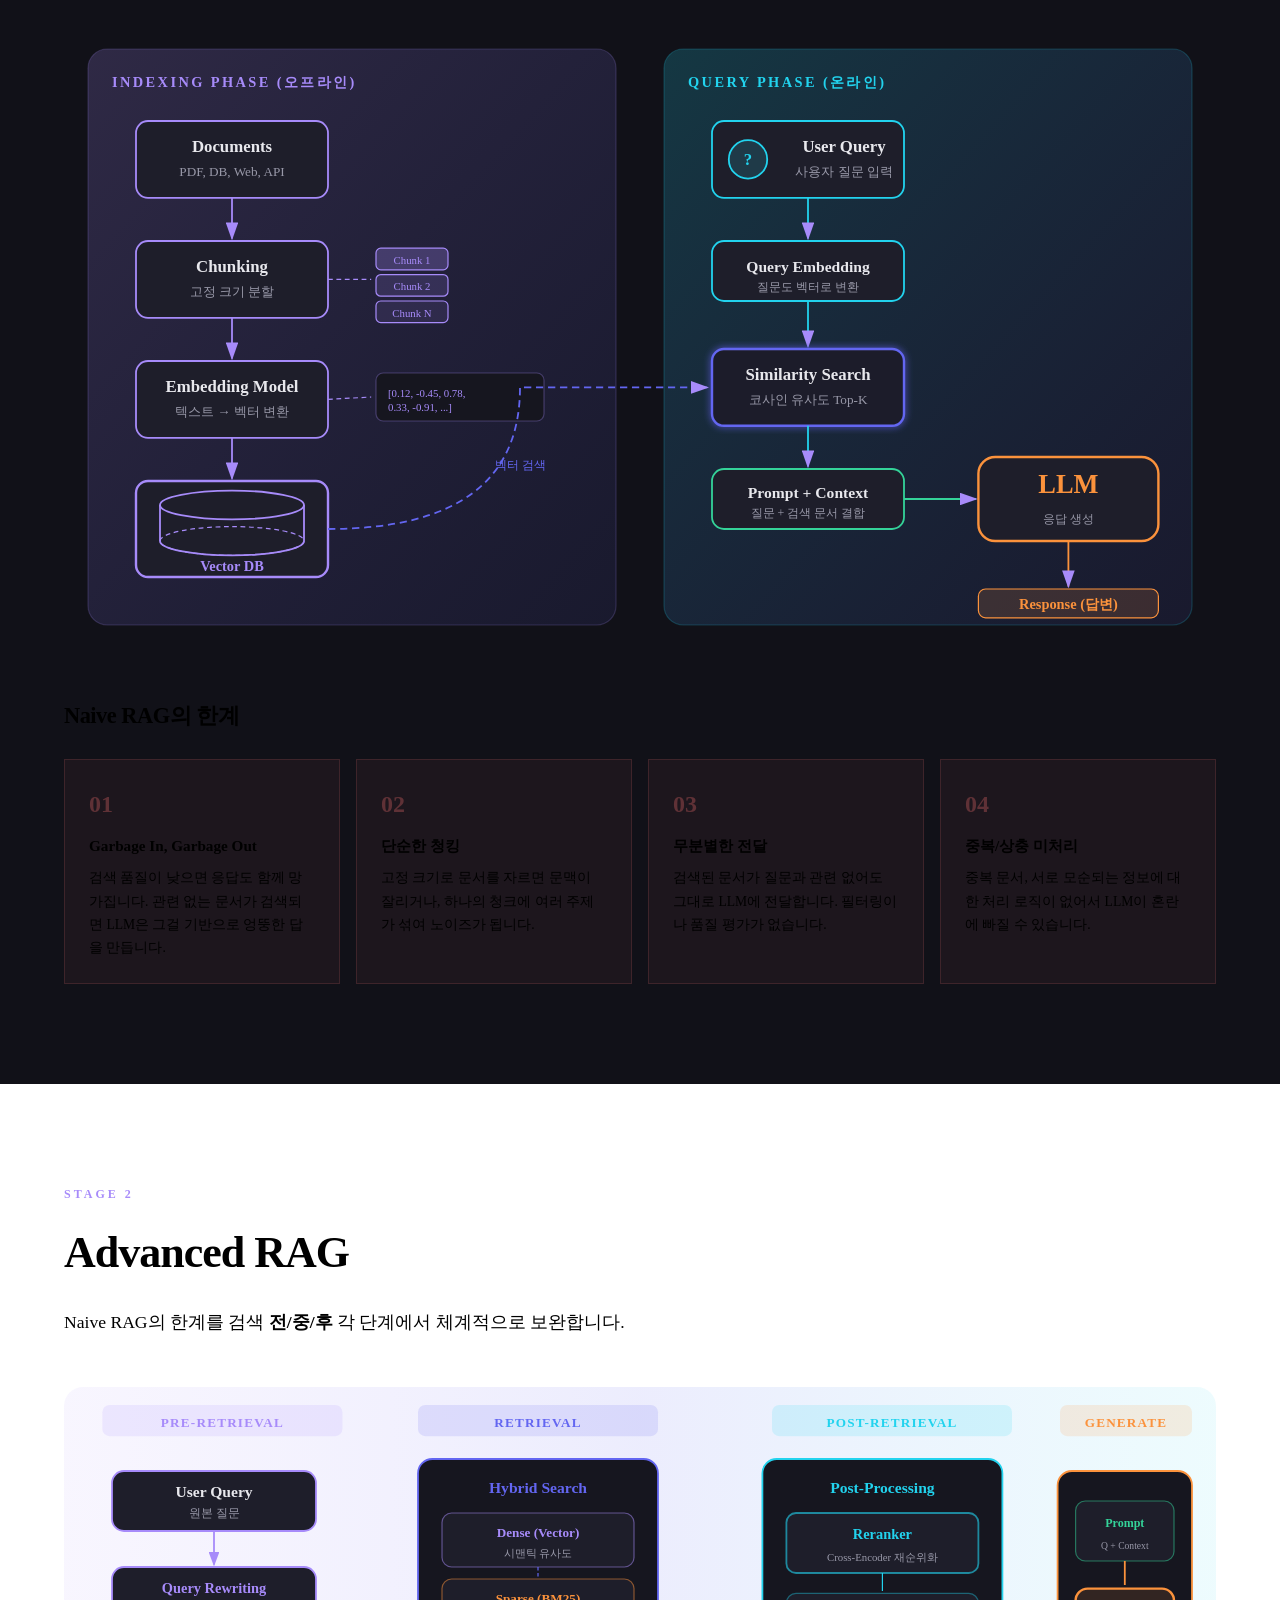
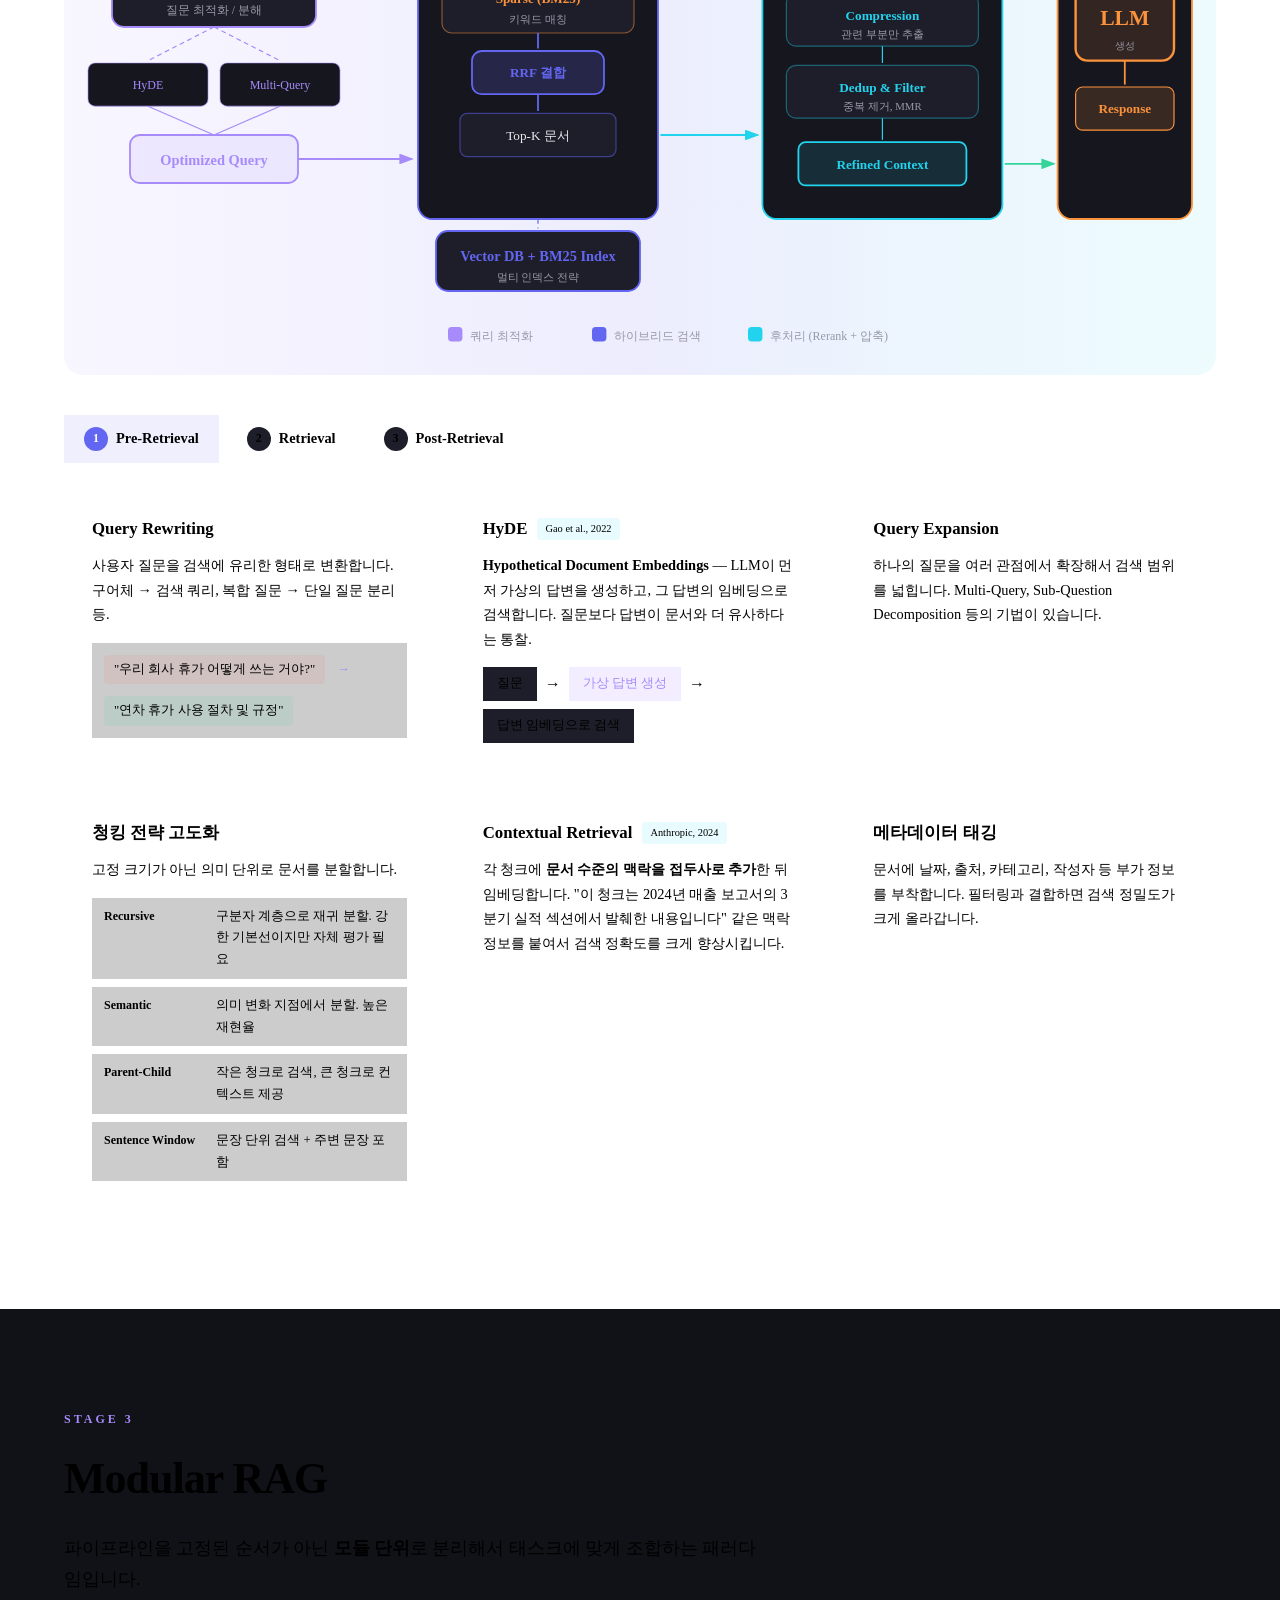
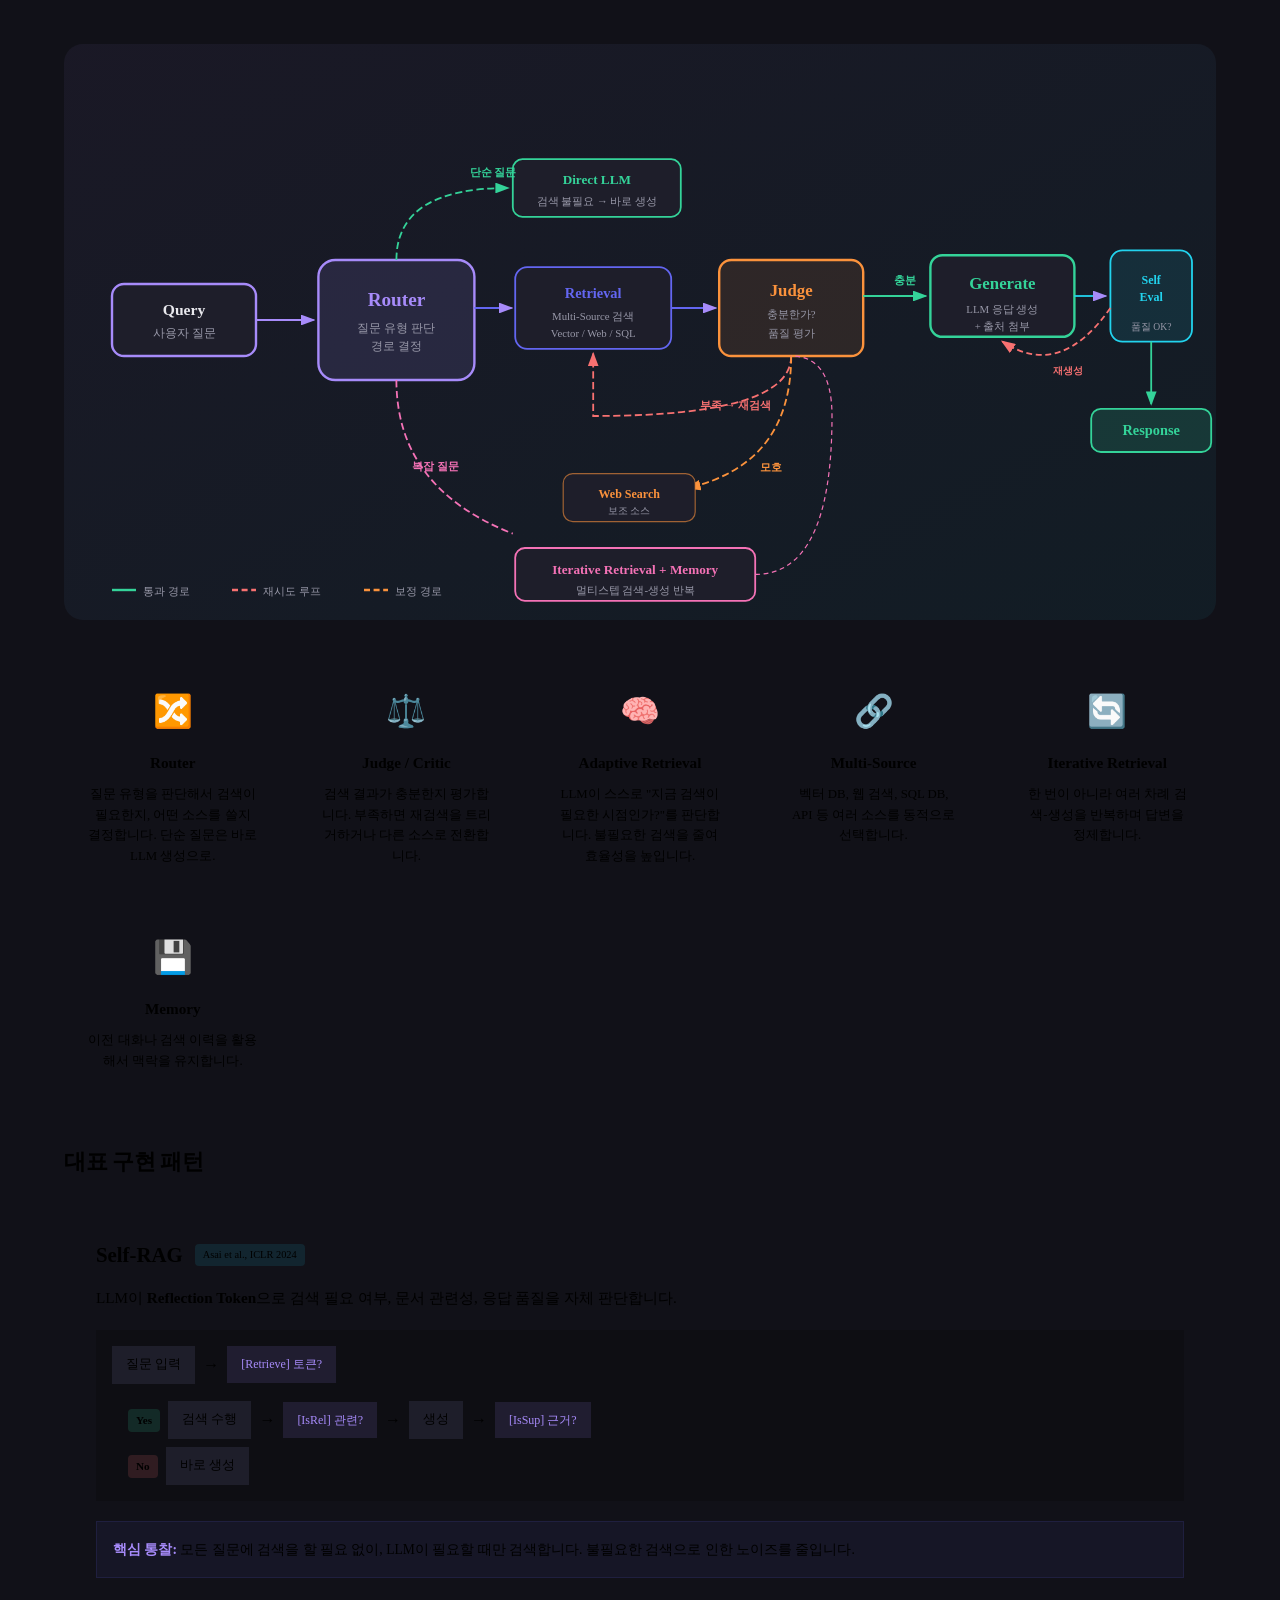
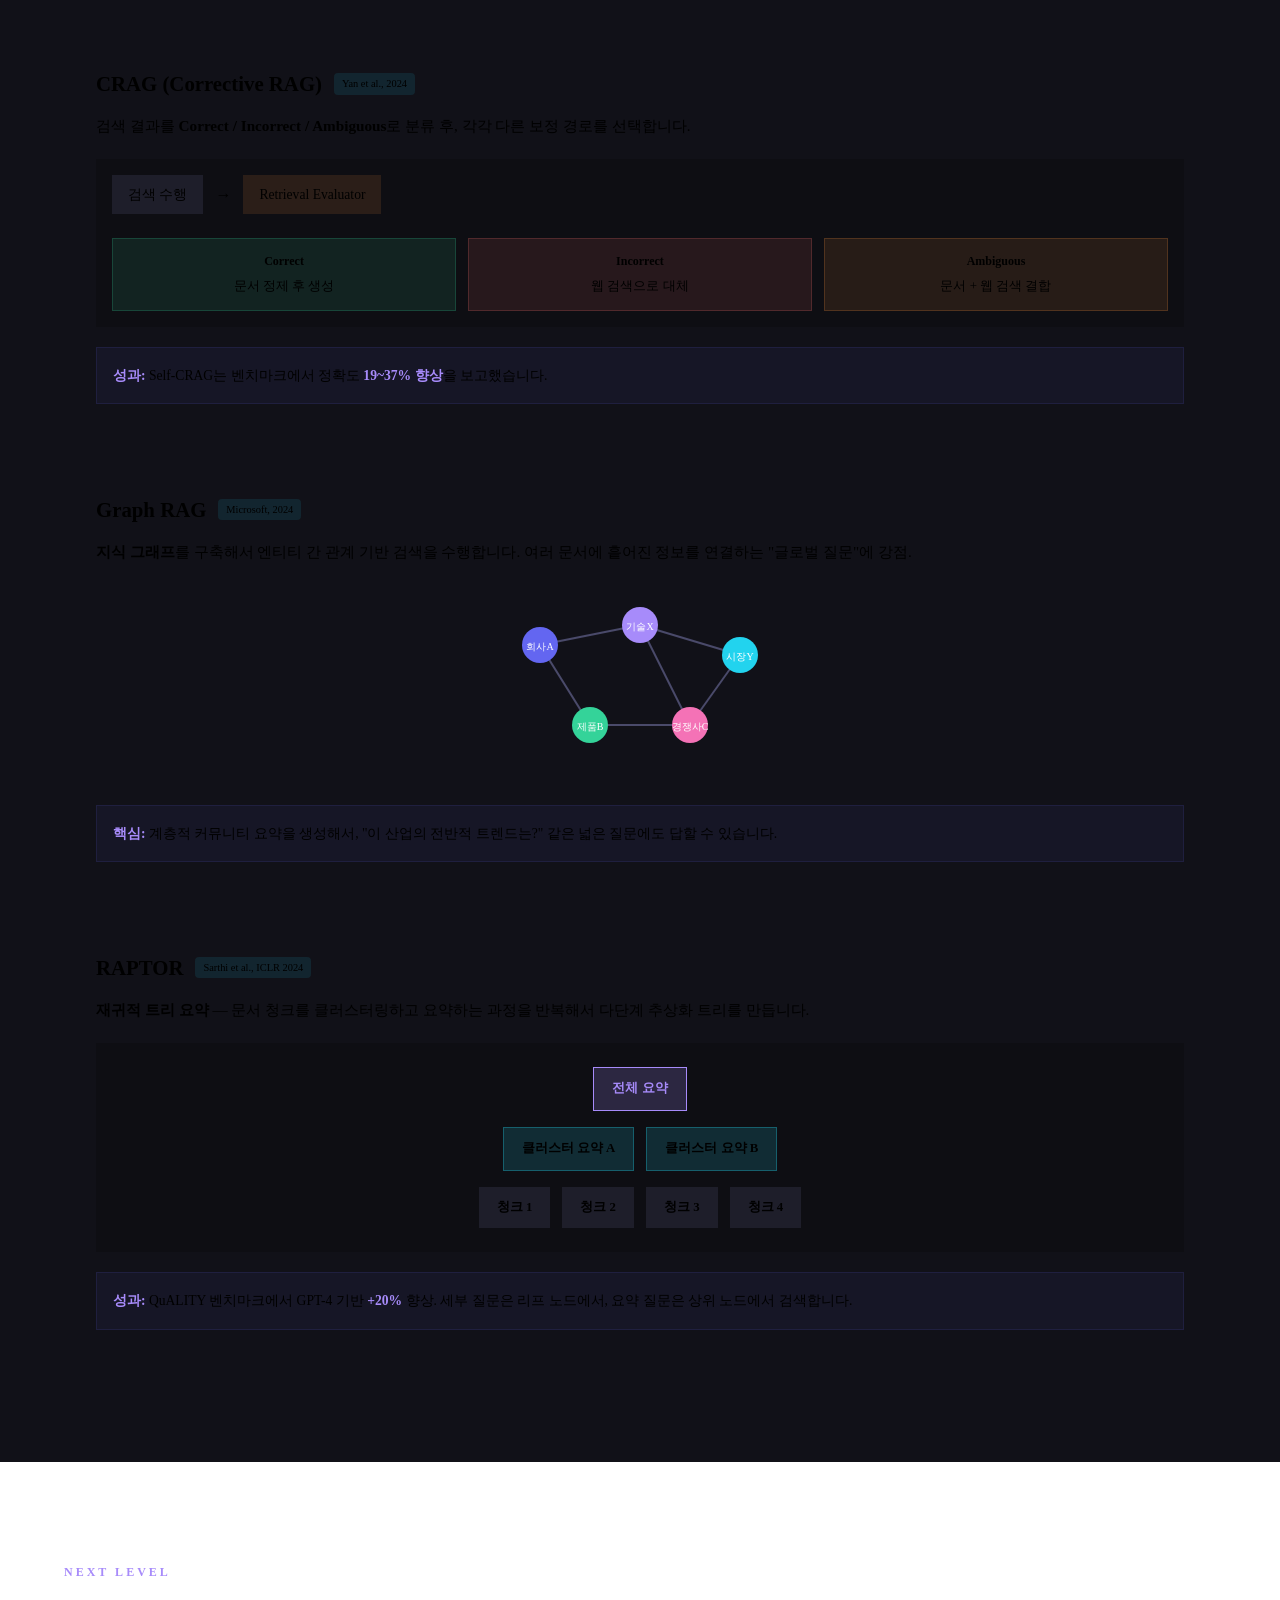
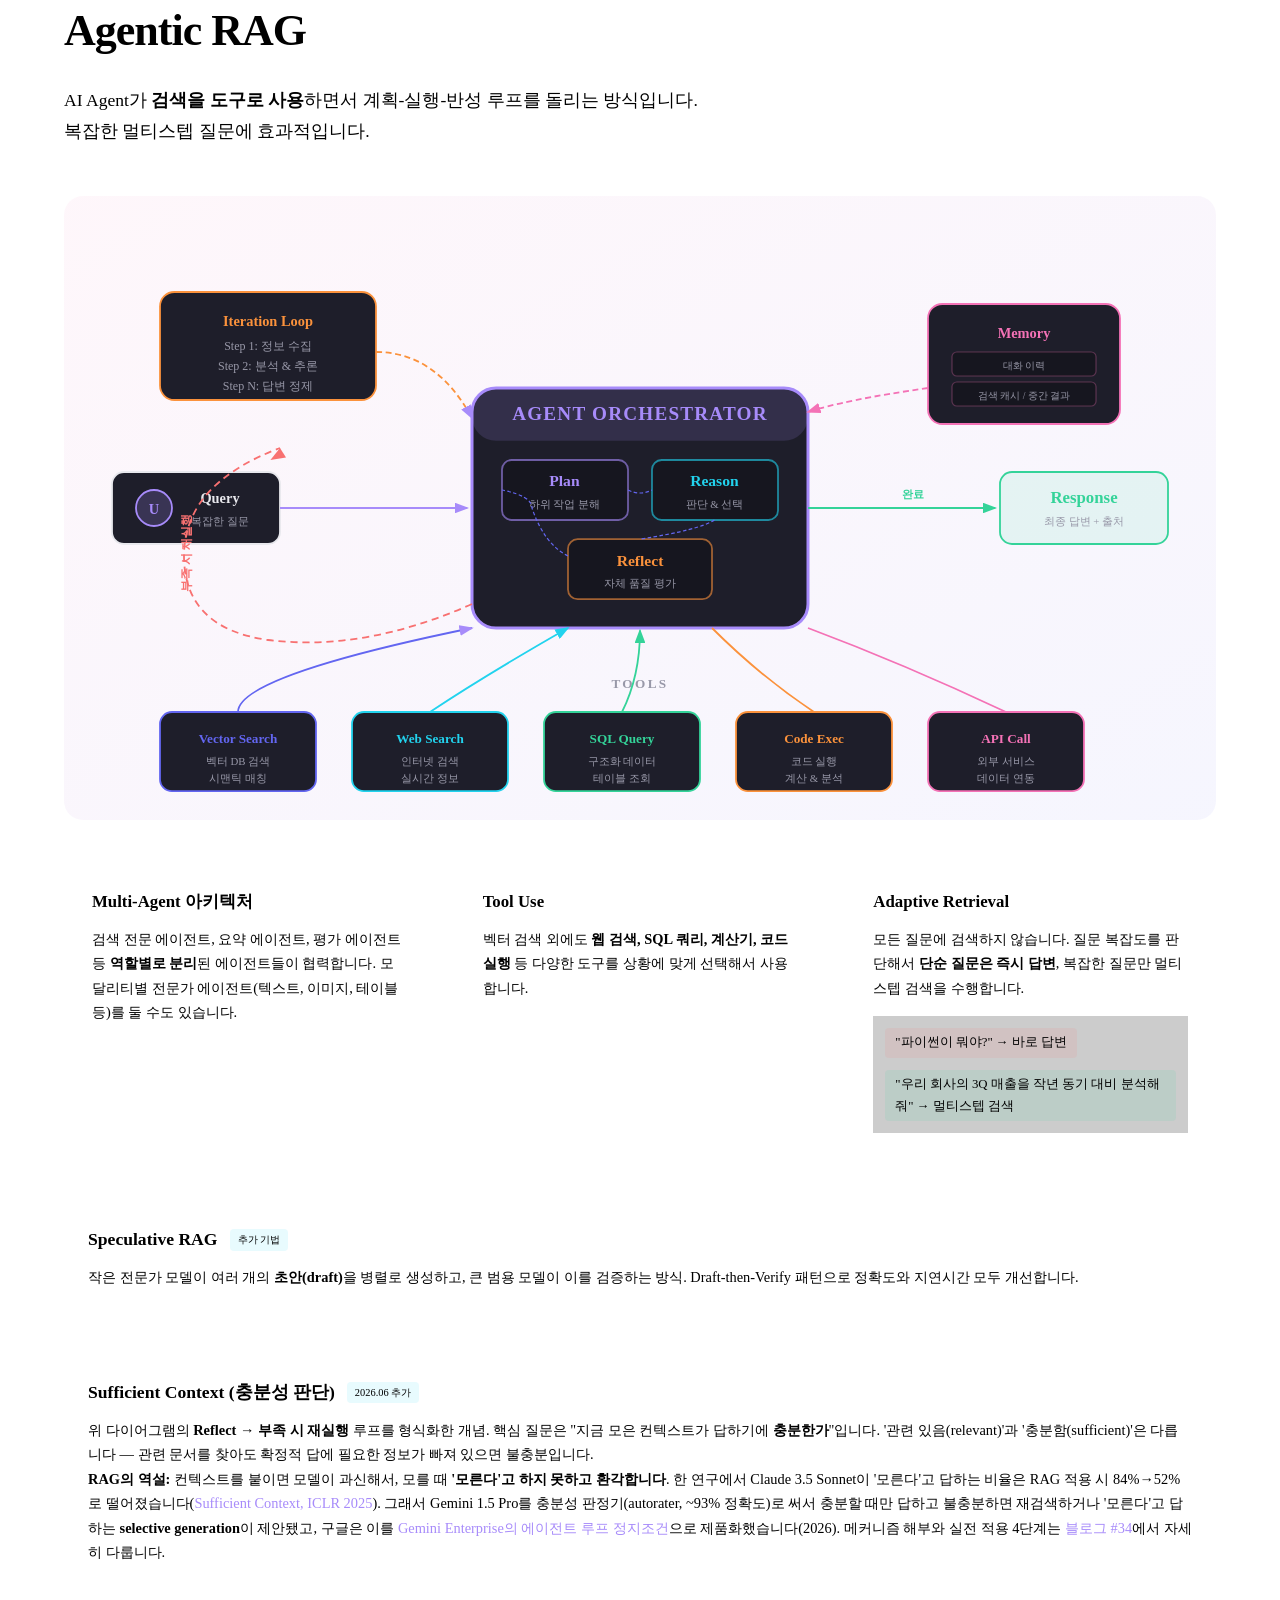
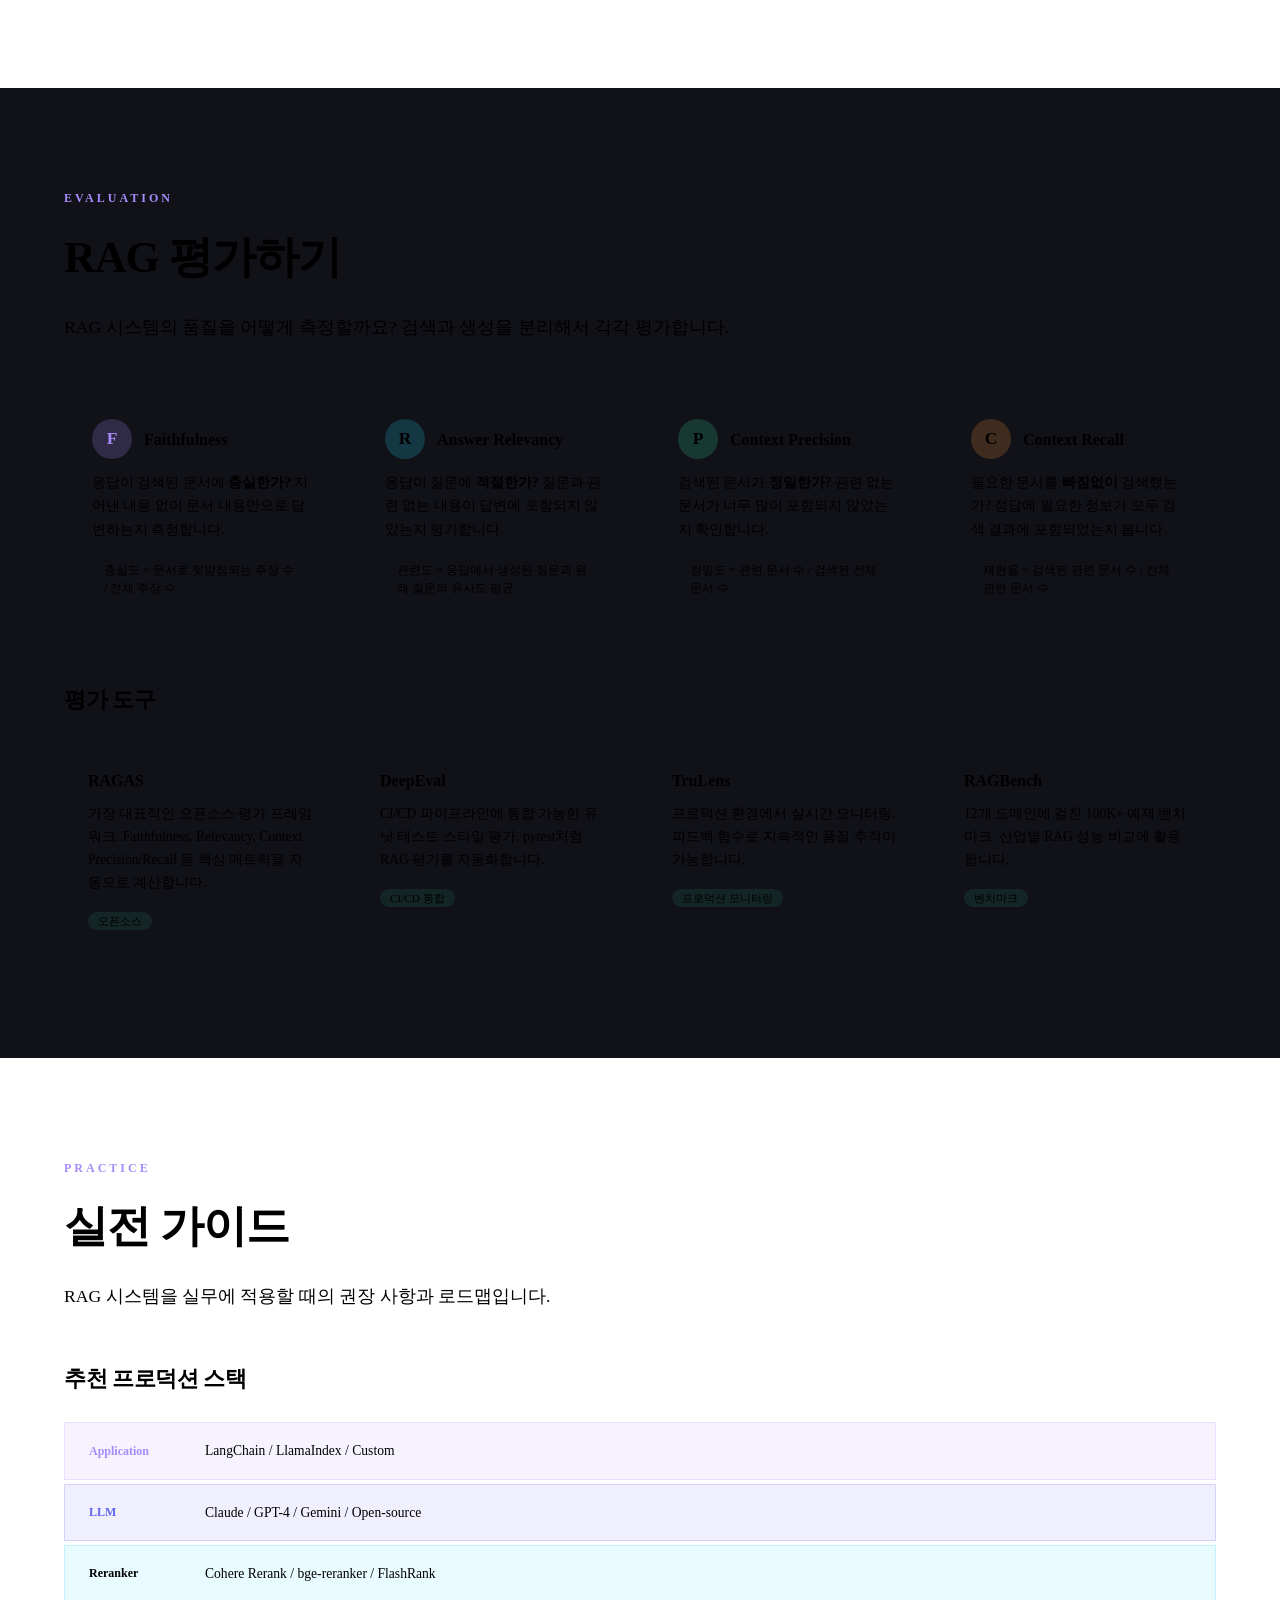
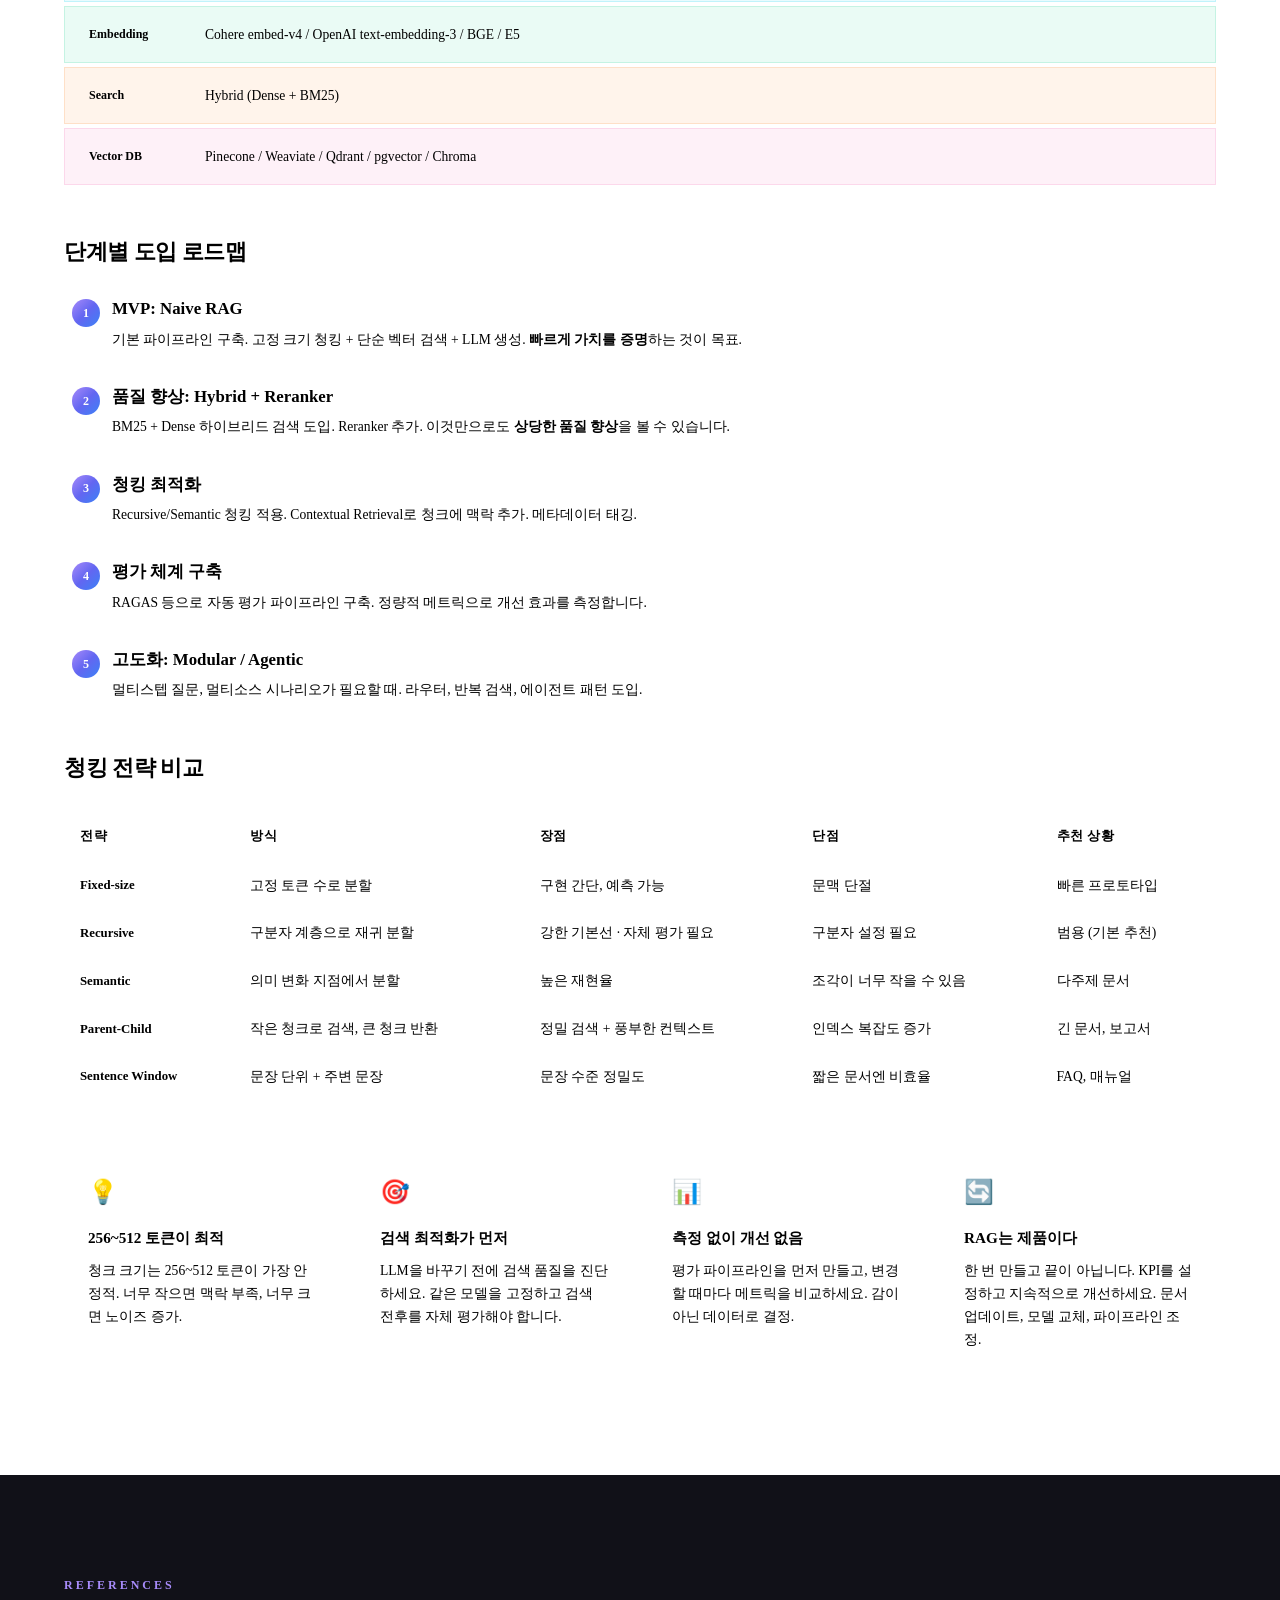
==== commit 1a30615b: "Scope RAG performance claims to their evidence" ====
--- a/index.html
+++ b/index.html
@@ -66,8 +66,8 @@
         <span class="stat-label">2024년 RAG 논문 수</span>
       </div>
       <div class="stat">
-        <span class="stat-number">50%+</span>
-        <span class="stat-label">검색 최적화만으로 정확도 향상</span>
+        <span class="stat-number">도메인별</span>
+        <span class="stat-label">검색 개선 효과는 자체 평가로 측정</span>
       </div>
       <div class="stat">
         <span class="stat-number">3세대</span>
@@ -695,7 +695,7 @@
             <div class="chunk-comparison">
               <div class="chunk-type">
                 <strong>Recursive</strong>
-                <span class="chunk-desc">구분자 계층으로 재귀 분할. 가장 안정적 (69% 승률)</span>
+                <span class="chunk-desc">구분자 계층으로 재귀 분할. 강한 기본선이지만 자체 평가 필요</span>
               </div>
               <div class="chunk-type">
                 <strong>Semantic</strong>
@@ -750,7 +750,7 @@
           </div>
           <div class="technique-card">
             <h4>Fine-tuned Embedding</h4>
-            <p>도메인 특화 데이터로 임베딩 모델을 추가 학습합니다. 일반 모델 대비 <strong>12~30%</strong> 성능 향상이 보고됩니다. 의료, 법률, 금융 등 전문 도메인에서 효과가 큽니다.</p>
+            <p>도메인 특화 데이터로 임베딩 모델을 추가 학습합니다. 개선 폭은 데이터와 평가 방식에 따라 크게 달라지므로 실제 도메인 평가셋에서 일반 모델과 비교해야 합니다.</p>
           </div>
           <div class="technique-card">
             <h4>Multi-Index 전략</h4>
@@ -789,7 +789,7 @@
                 <div class="rerank-item">문서 B <span class="score">0.45</span></div>
               </div>
             </div>
-            <p class="technique-note">MAP(Mean Average Precision) <strong>52% 향상</strong> 보고 — Cohere Rerank, bge-reranker, FlashRank 등</p>
+            <p class="technique-note">Cohere Rerank, bge-reranker, FlashRank 등을 후보로 두고 도입 전후의 MAP·nDCG·지연시간을 함께 측정하세요.</p>
           </div>
           <div class="technique-card">
             <h4>문서 압축 (Compression)</h4>
@@ -1471,7 +1471,7 @@
             <tr>
               <td><strong>Recursive</strong></td>
               <td>구분자 계층으로 재귀 분할</td>
-              <td>안정적 (69% 승률)</td>
+              <td>강한 기본선 · 자체 평가 필요</td>
               <td>구분자 설정 필요</td>
               <td>범용 (기본 추천)</td>
             </tr>
@@ -1511,7 +1511,7 @@
       <div class="tip-card">
         <div class="tip-icon">🎯</div>
         <h4>검색 최적화가 먼저</h4>
-        <p>LLM을 바꾸기 전에 검색 품질을 올리세요. 같은 모델에서 검색만 개선해도 <strong>50%+</strong> 정확도 향상 가능.</p>
+        <p>LLM을 바꾸기 전에 검색 품질을 진단하세요. 같은 모델을 고정하고 검색 전후를 자체 평가해야 합니다.</p>
       </div>
       <div class="tip-card">
         <div class="tip-icon">📊</div>
